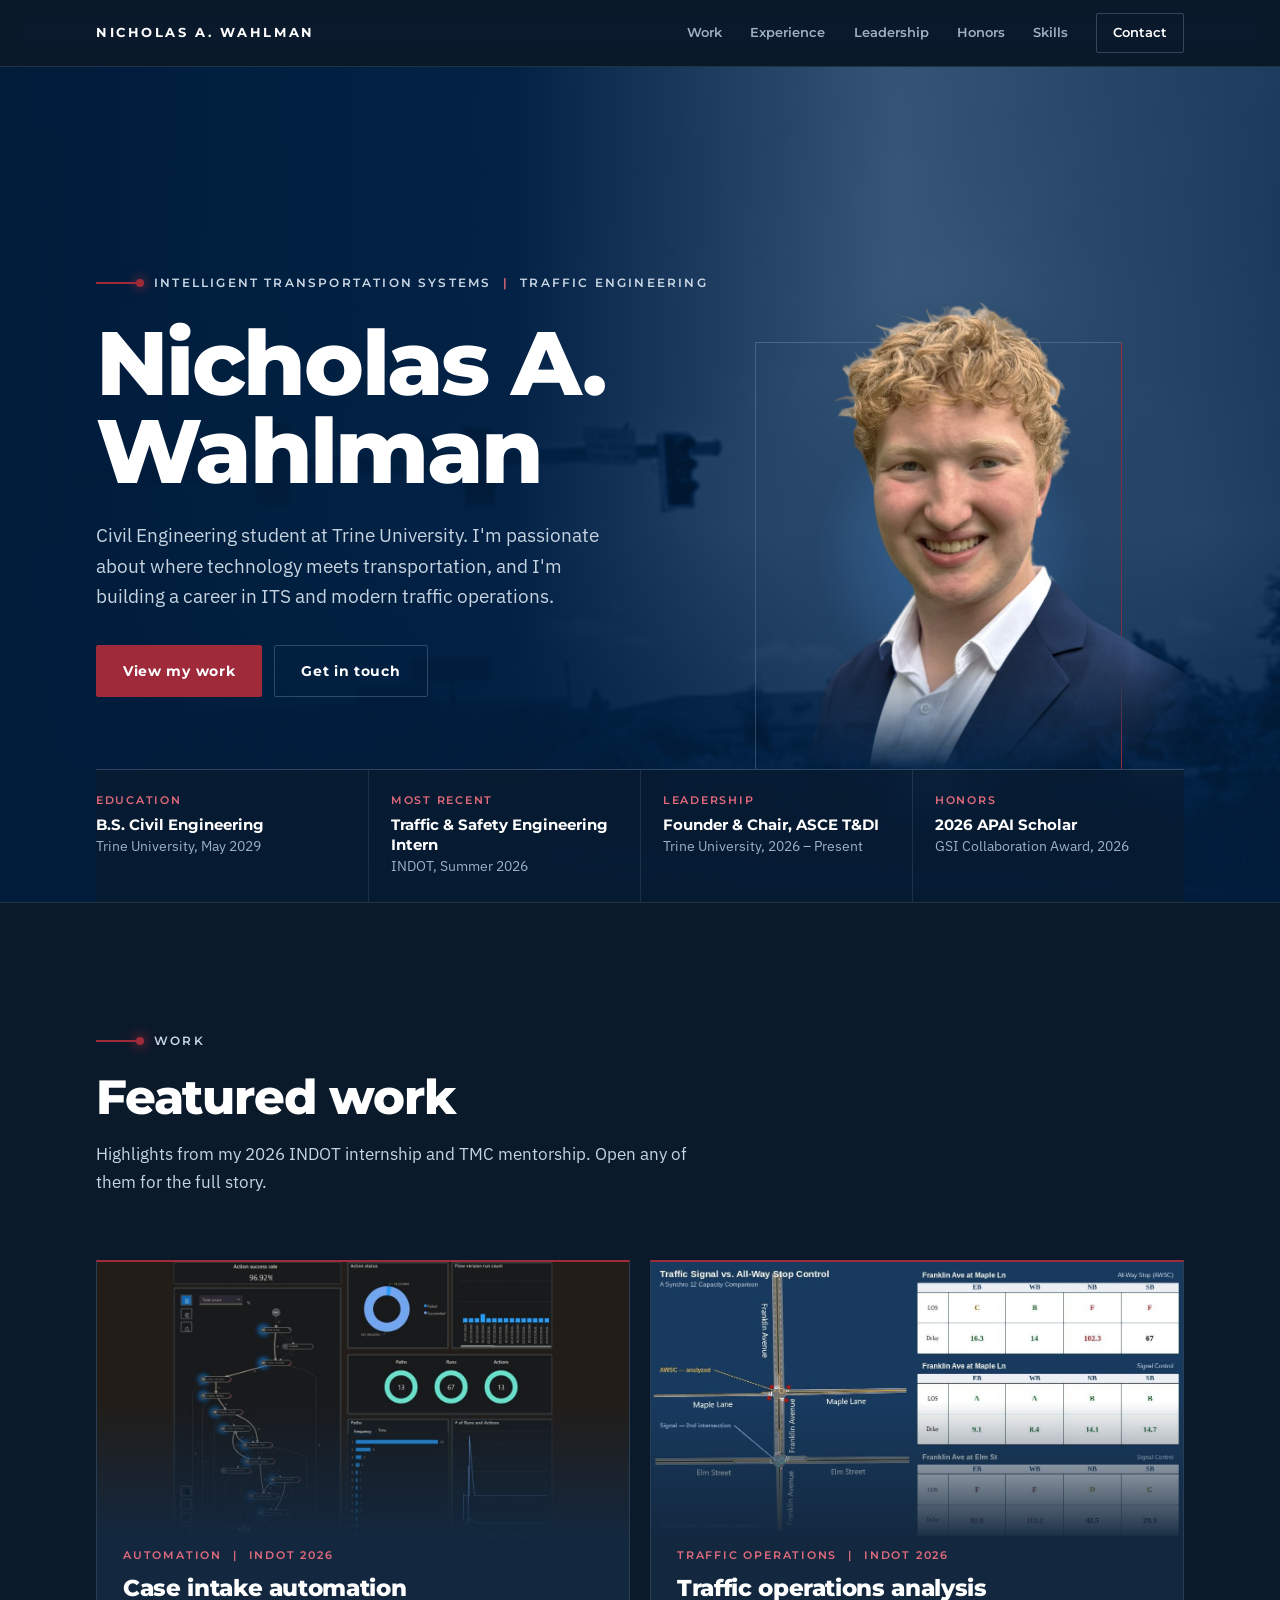
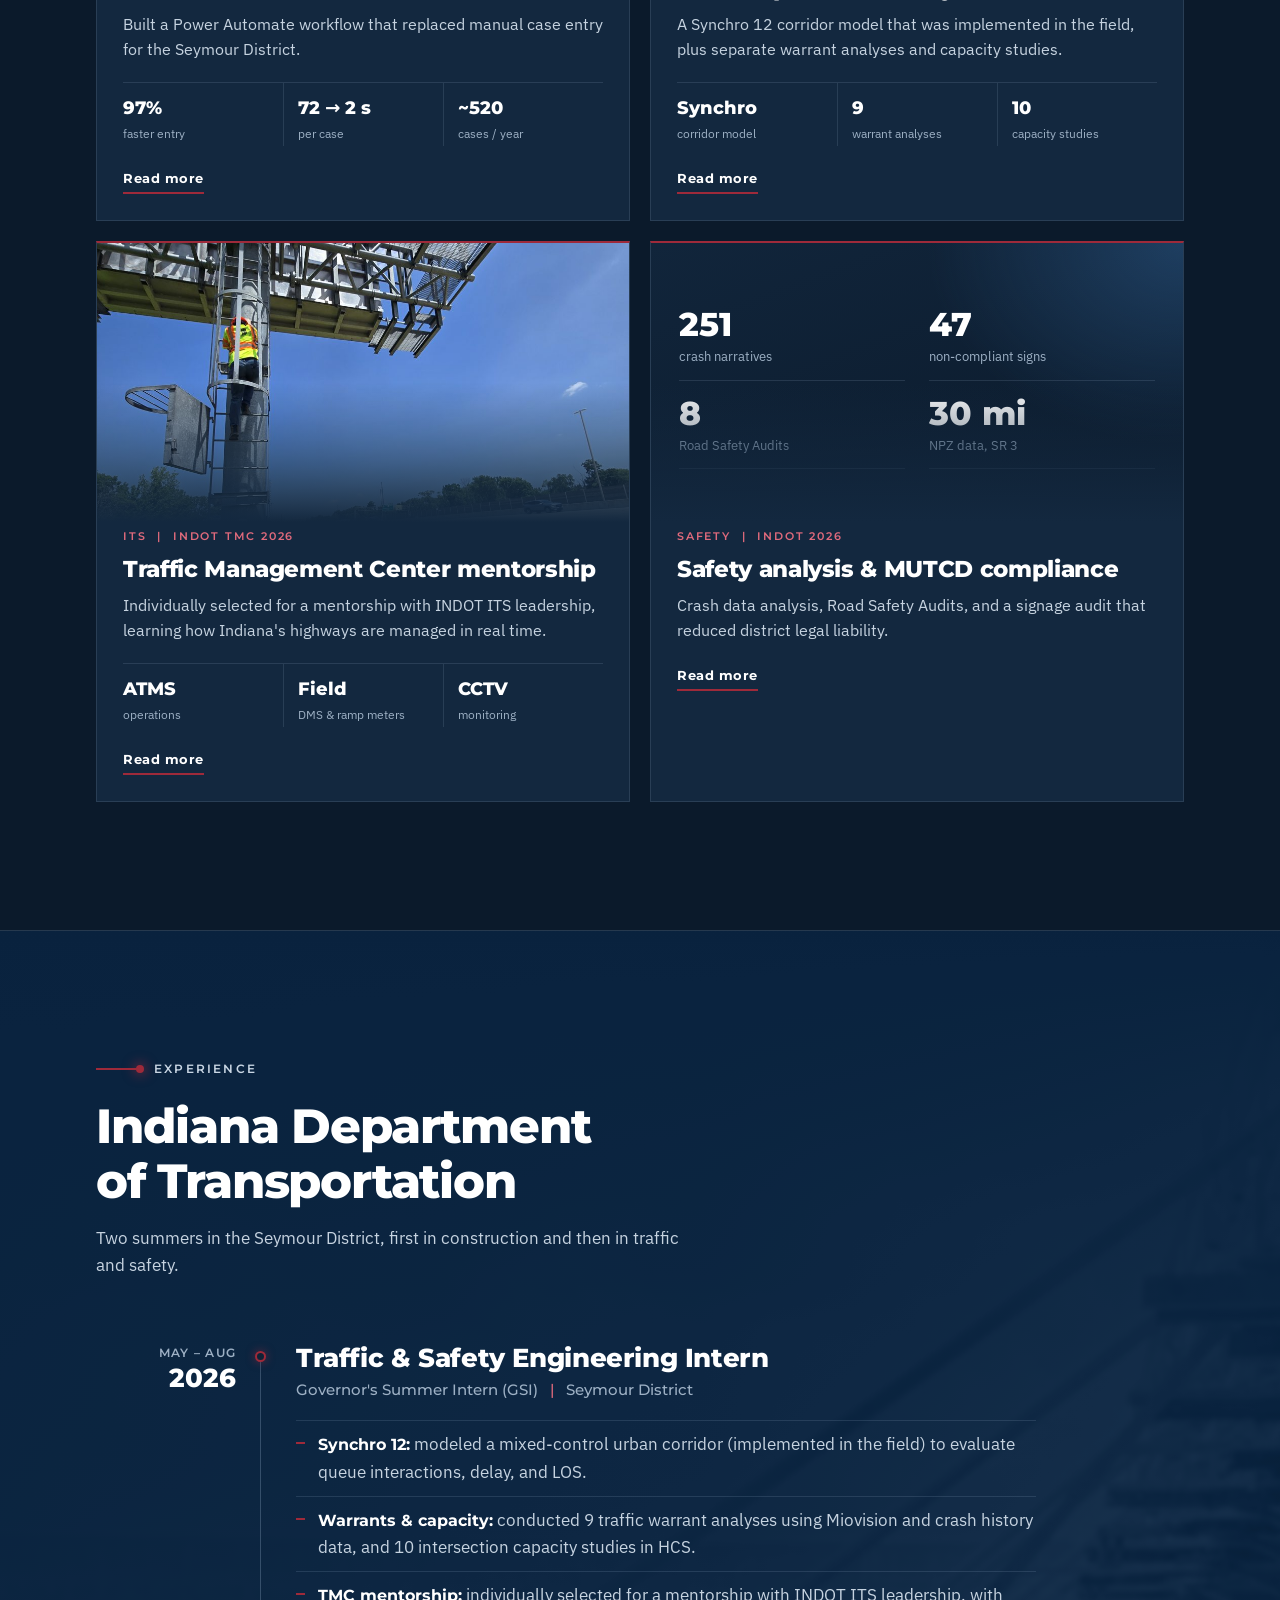
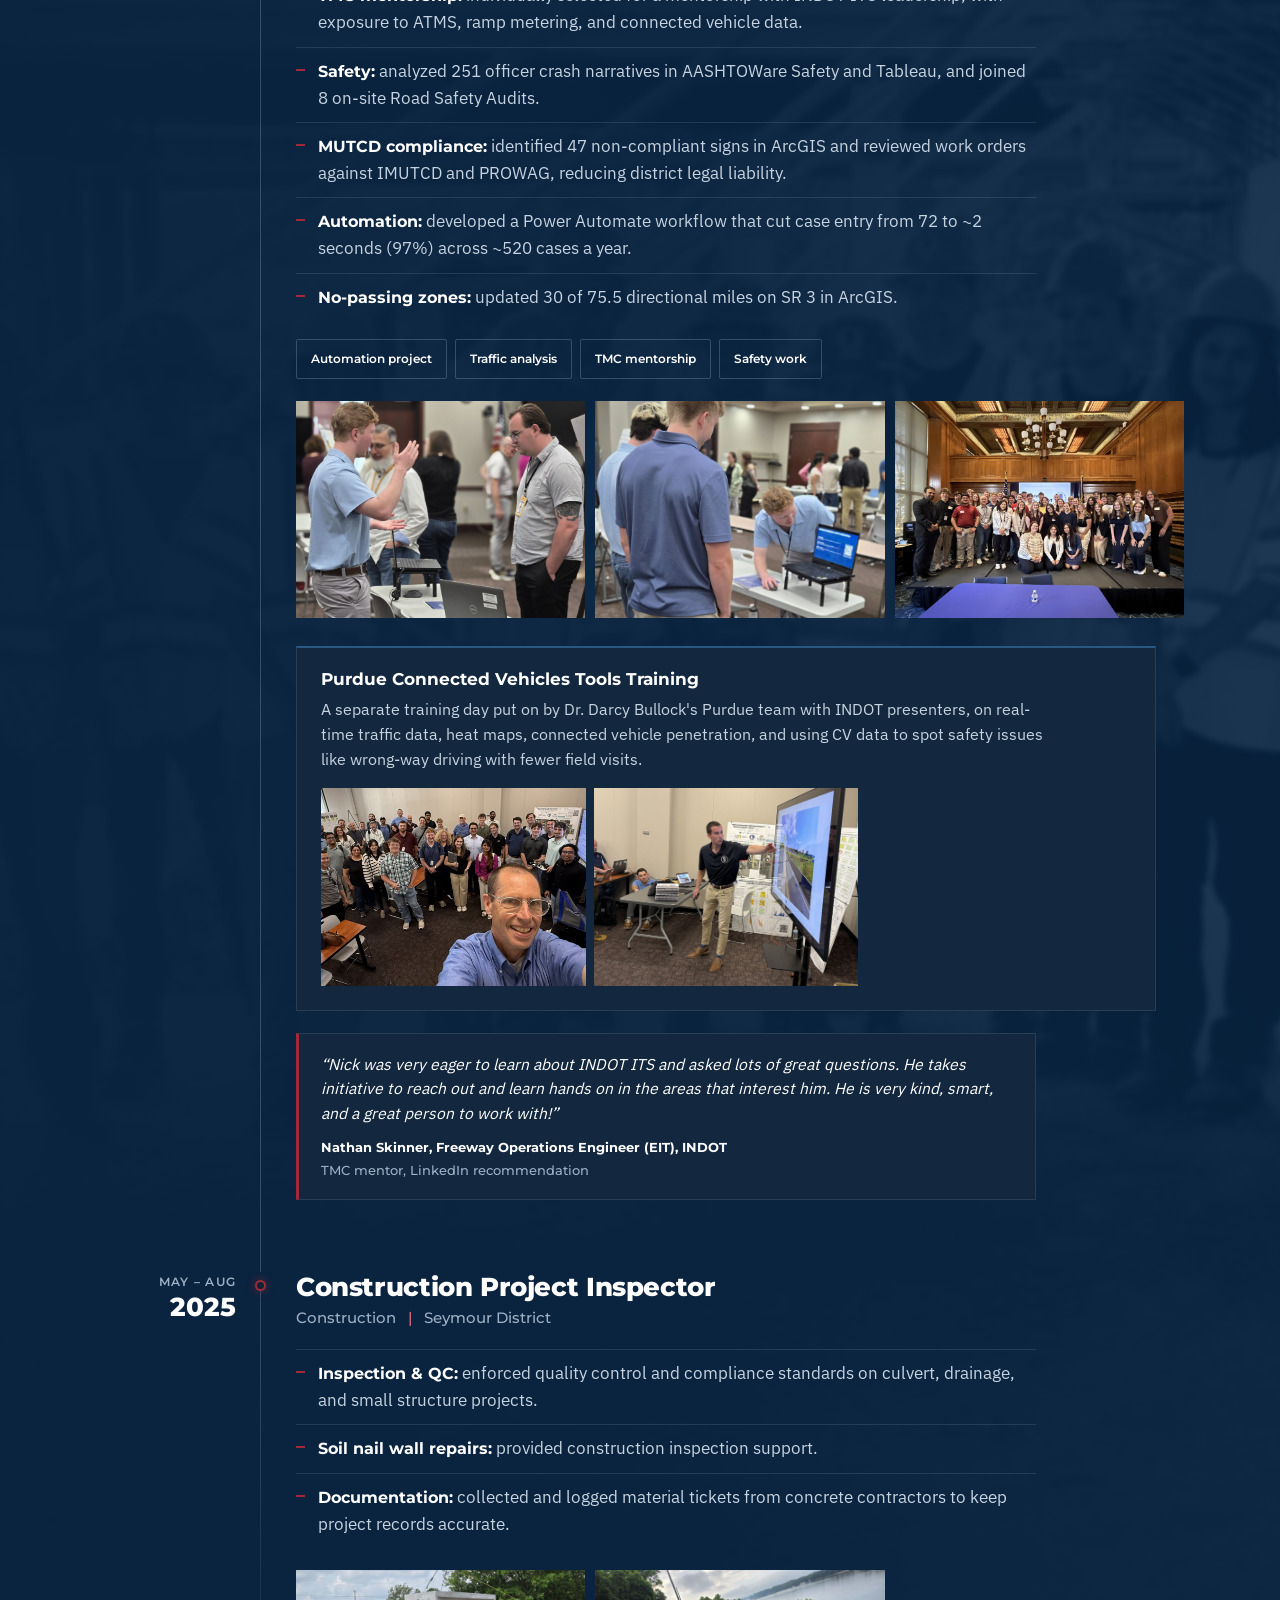
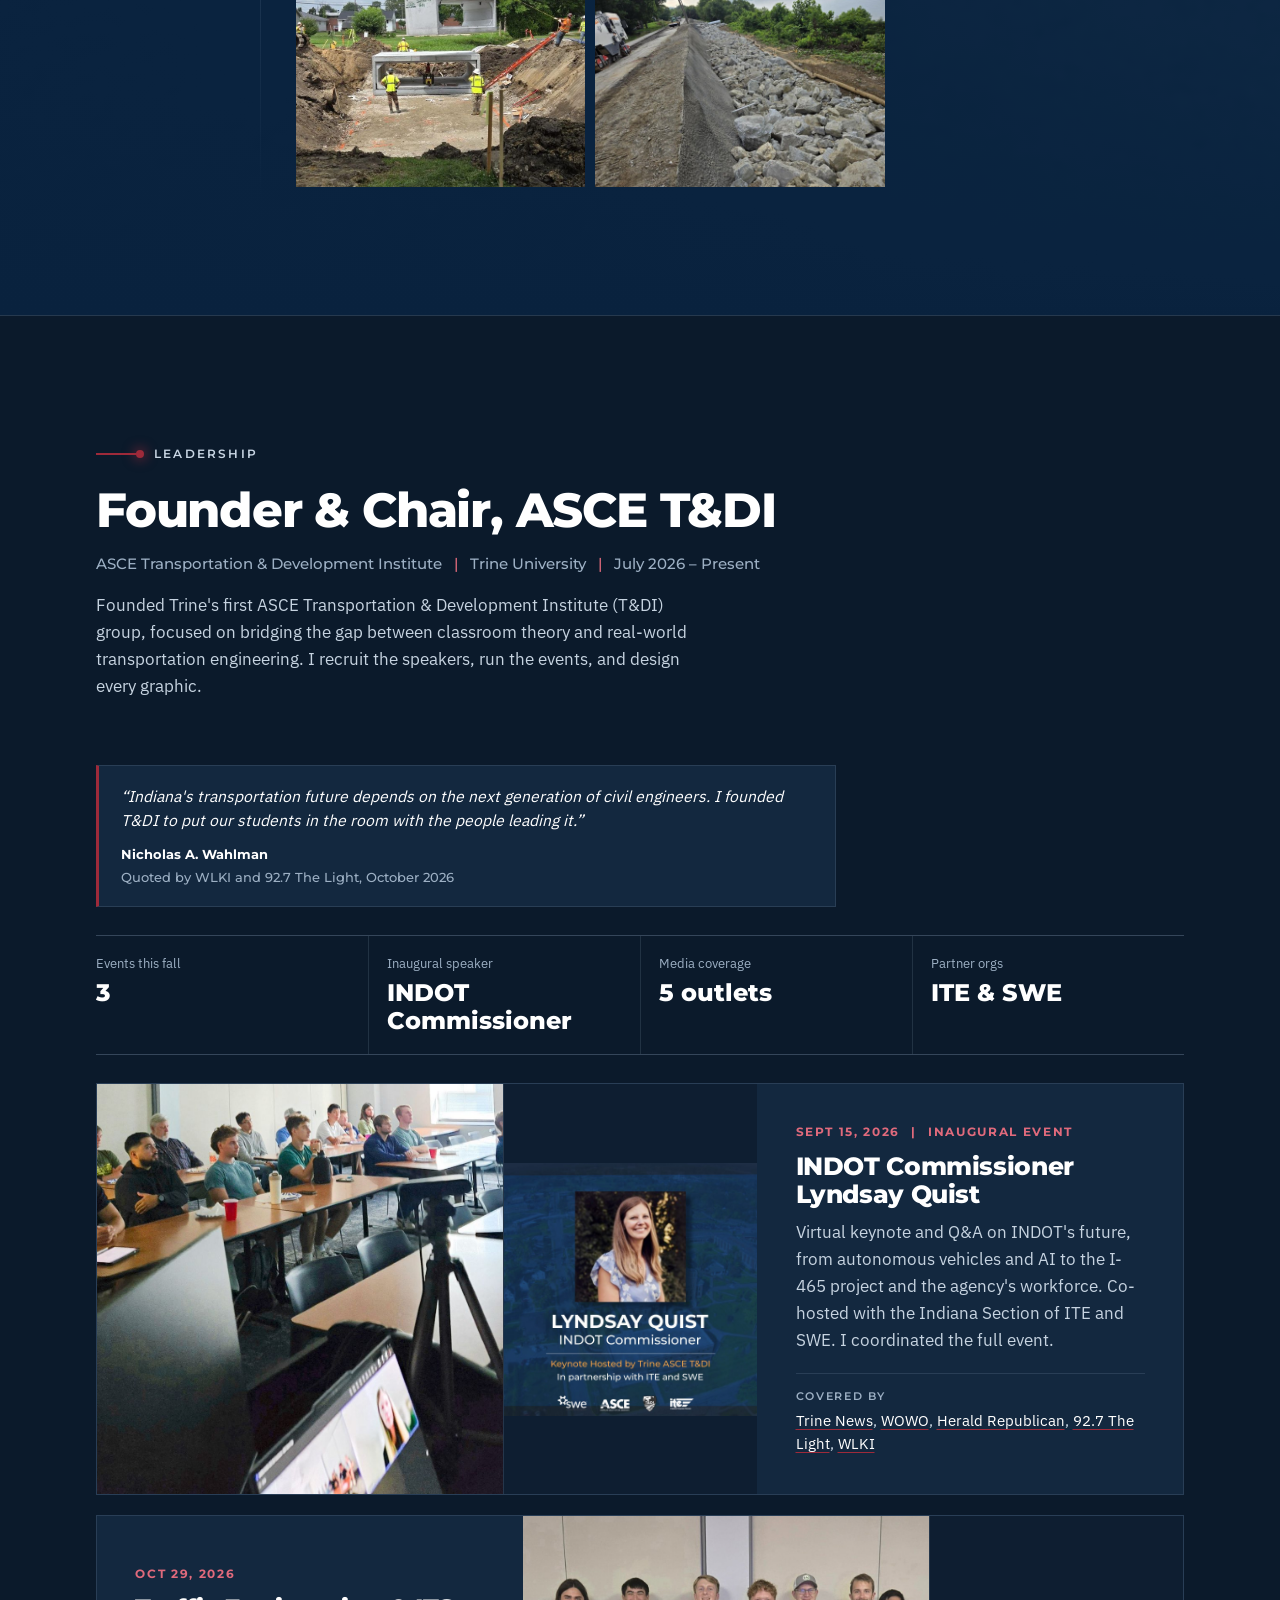
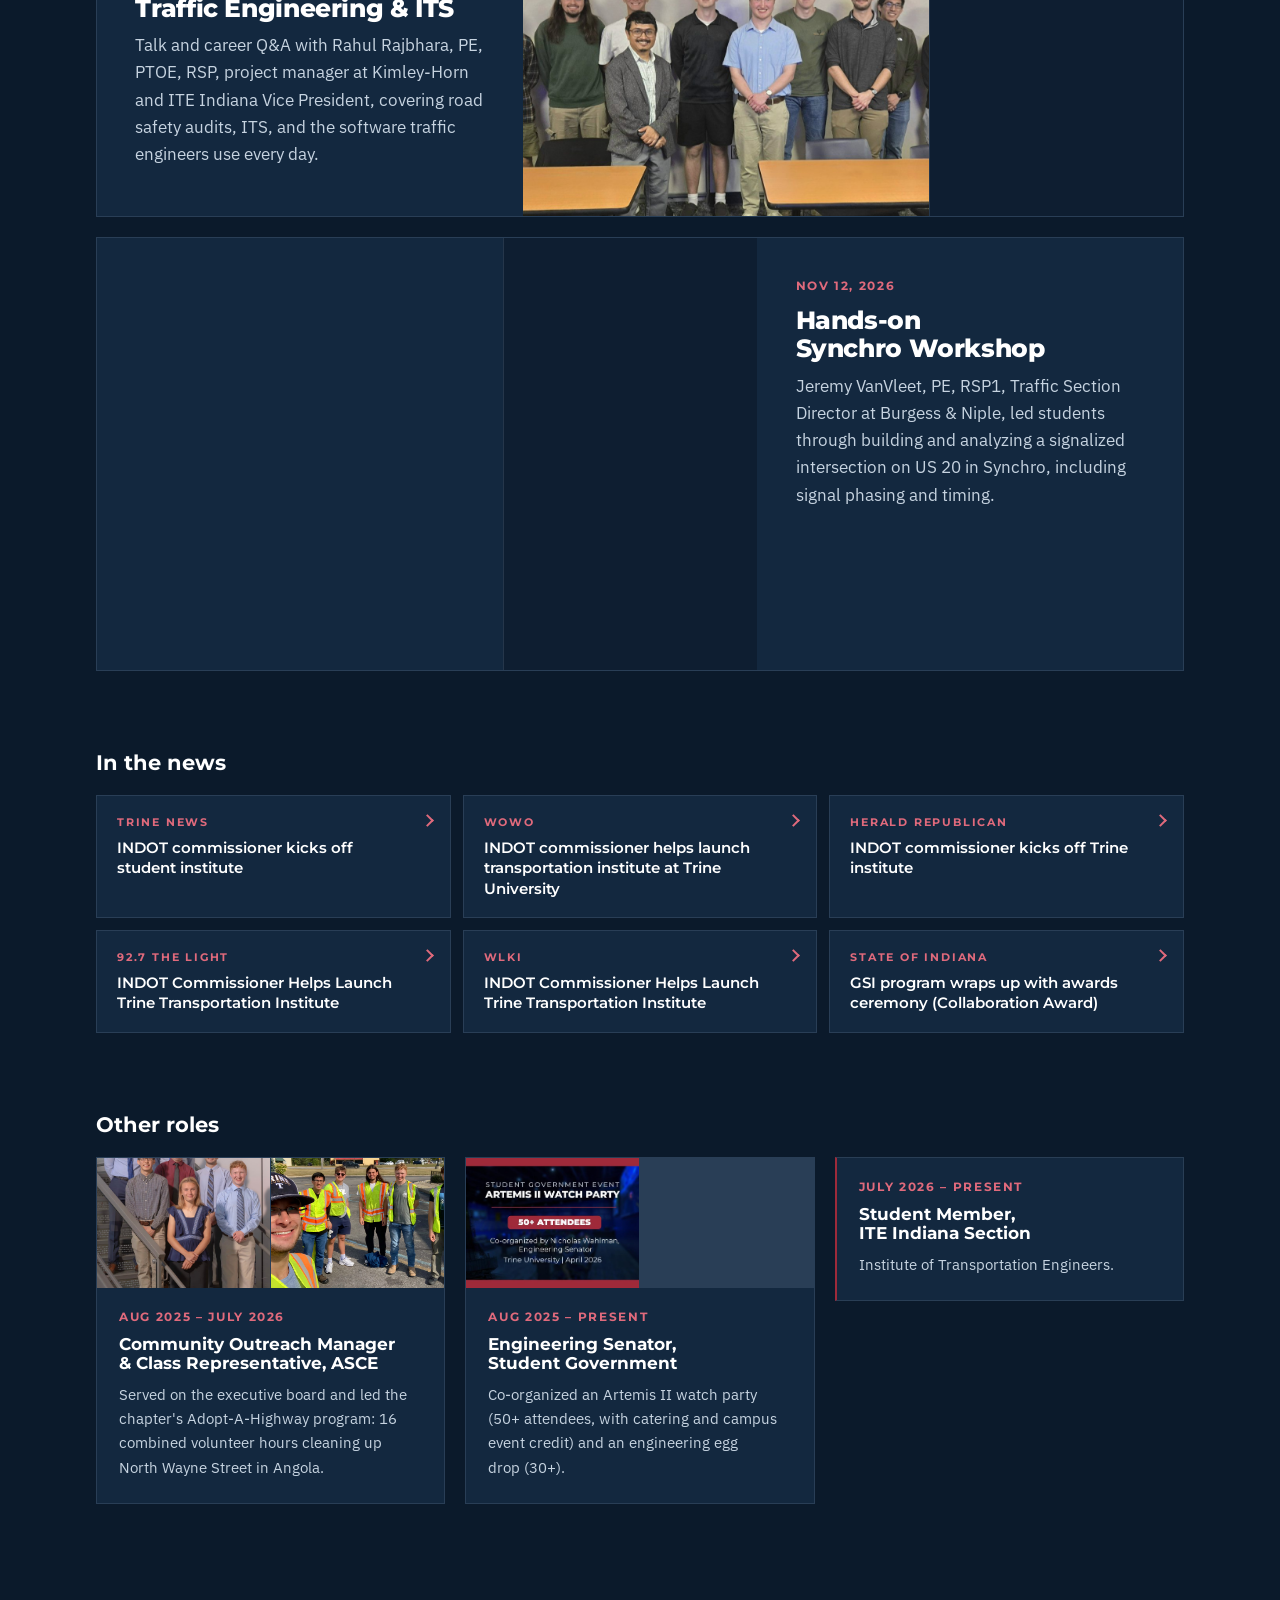
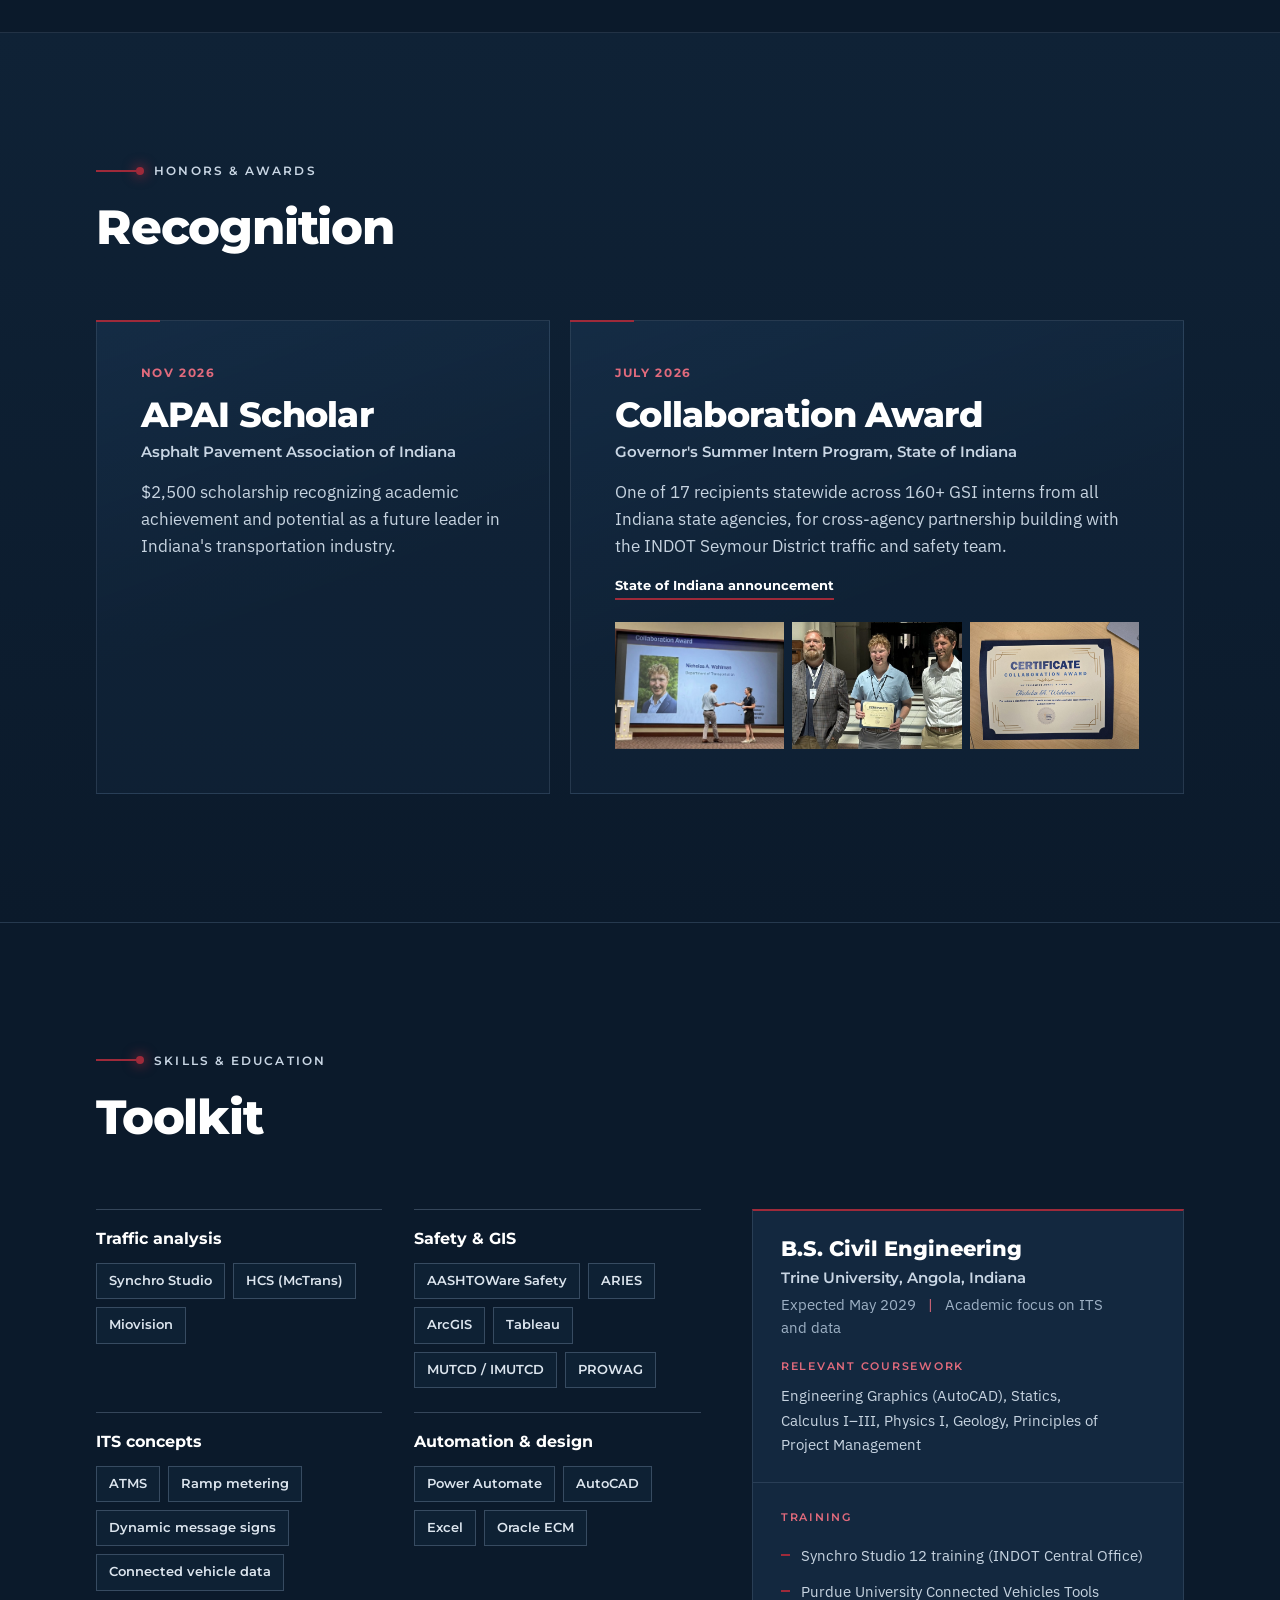
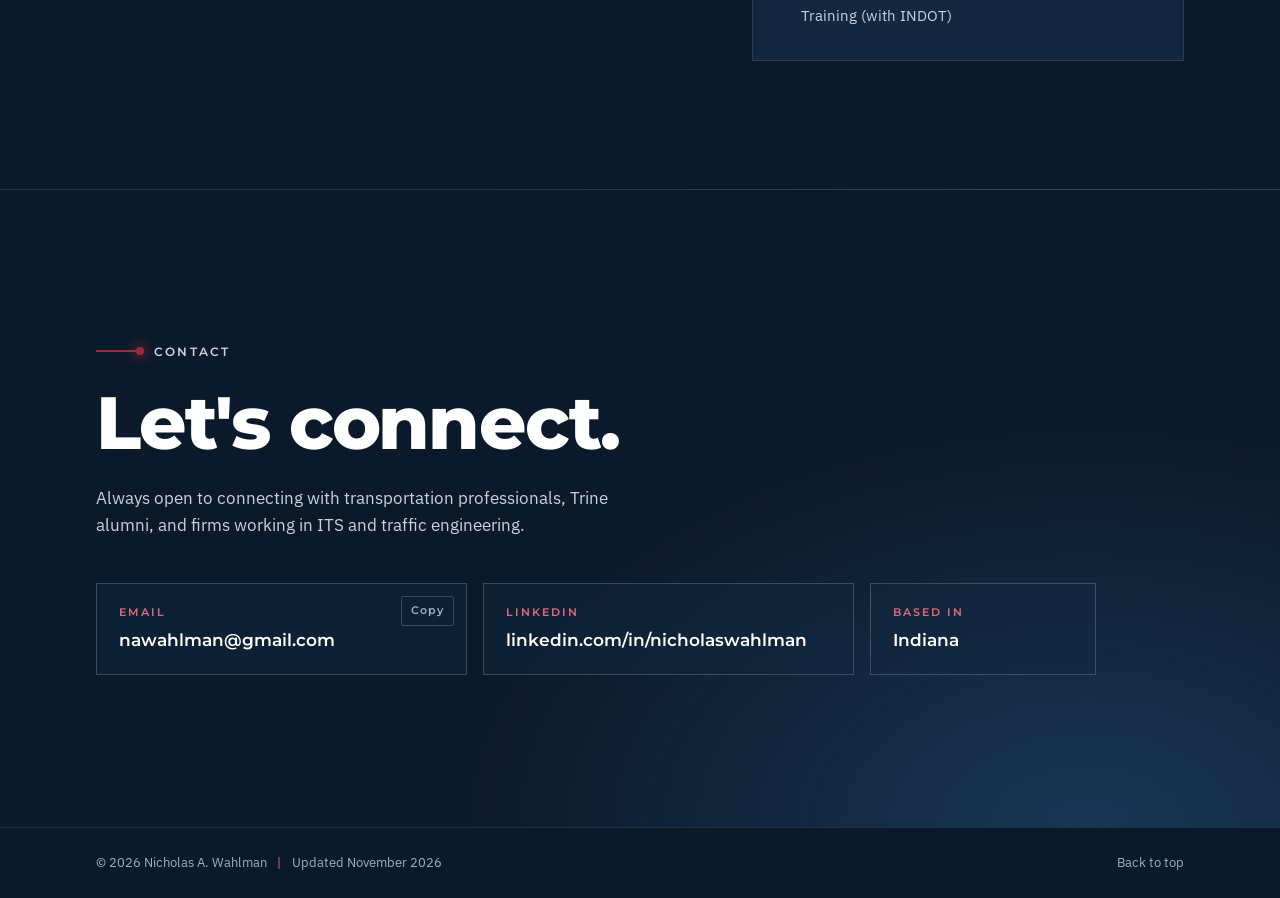
==== index.html @ faae8415 "Launch portfolio site" ====
<!DOCTYPE html>
<html lang="en">
<head>
<meta charset="utf-8">
<meta name="viewport" content="width=device-width, initial-scale=1">
<title>Nicholas A. Wahlman | ITS &amp; Traffic Engineering</title>
<meta name="description" content="Nicholas A. Wahlman: Civil Engineering student at Trine University focused on intelligent transportation systems and traffic engineering. Founder &amp; Chair of Trine ASCE T&amp;DI, former INDOT Traffic &amp; Safety GSI, 2026 APAI Scholar.">
<meta name="author" content="Nicholas A. Wahlman">
<link rel="canonical" href="https://nicholaswahlman.github.io/">
<meta property="og:type" content="profile">
<meta property="og:url" content="https://nicholaswahlman.github.io/">
<meta property="og:title" content="Nicholas A. Wahlman | ITS &amp; Traffic Engineering">
<meta property="og:description" content="Founder &amp; Chair, Trine ASCE T&amp;DI | Former INDOT Traffic &amp; Safety GSI | 2026 APAI Scholar">
<meta property="og:image" content="https://nicholaswahlman.github.io/img/og-image.jpg">
<meta property="og:image:width" content="1200">
<meta property="og:image:height" content="627">
<meta property="og:image:alt" content="Nicholas A. Wahlman, Intelligent Transportation Systems and Traffic Engineering">
<meta name="twitter:card" content="summary_large_image">
<meta name="theme-color" content="#0B1A2B">
<link rel="icon" href="favicon.svg" type="image/svg+xml">
<link rel="icon" href="favicon-32.png" sizes="32x32" type="image/png">
<link rel="apple-touch-icon" href="apple-touch-icon.png">
<link rel="preload" href="fonts/montserrat-latin-800-normal.woff2" as="font" type="font/woff2" crossorigin>
<link rel="preload" href="img/headshot-cutout.webp" as="image" fetchpriority="high">
<link rel="stylesheet" href="styles.css?v=9">
<script type="application/ld+json">
{
  "@context": "https://schema.org",
  "@type": "Person",
  "name": "Nicholas A. Wahlman",
  "jobTitle": "Civil Engineering Student",
  "alumniOf": { "@type": "CollegeOrUniversity", "name": "Trine University" },
  "knowsAbout": ["Intelligent Transportation Systems", "Traffic Engineering", "Traffic Signal Operations", "Transportation Safety"],
  "sameAs": ["https://www.linkedin.com/in/nicholaswahlman"]
}
</script>
</head>
<body>
<a class="skip" href="#main">Skip to content</a>

<header class="site-header">
  <div class="wrap header-inner">
    <a class="wordmark" href="#top" data-top>Nicholas A. Wahlman</a>
    <nav class="nav" id="site-nav" aria-label="Sections">
      <a href="#work">Work</a>
      <a href="#experience">Experience</a>
      <a href="#leadership">Leadership</a>
      <a href="#honors">Honors</a>
      <a href="#skills">Skills</a>
      <a href="#contact" class="nav-cta">Contact</a>
    </nav>
    <button class="menu-btn" type="button" aria-expanded="false" aria-controls="site-nav" aria-label="Open menu"><span></span><span></span></button>
  </div>
  <div class="progress" aria-hidden="true"><span></span></div>
</header>

<main id="main">
<span id="top" aria-hidden="true"></span>

<!-- ================= HERO ================= -->
<section class="hero" aria-label="Introduction">
  <div class="hero-bg" aria-hidden="true"></div>
  <div class="wrap hero-grid">
    <div class="hero-copy">
      <p class="kicker"><span class="rule" aria-hidden="true"></span><span>Intelligent Transportation Systems <span class="bar">|</span> Traffic Engineering</span></p>
      <h1>Nicholas A.<br>Wahlman</h1>
      <p class="hero-lead">Civil Engineering student at Trine University. I'm passionate about where technology meets transportation, and I'm building a career in ITS and modern traffic operations.</p>
      <div class="hero-actions">
        <a class="btn btn-solid" href="#work">View my work</a>
        <a class="btn btn-line" href="#contact">Get in touch</a>
      </div>
    </div>
    <div class="hero-portrait">
      <div class="glow" aria-hidden="true"></div>
      <img src="img/headshot-cutout.webp" alt="Nicholas A. Wahlman" fetchpriority="high" width="1000" height="1000">
    </div>
  </div>
  <div class="wrap">
    <dl class="snapshot">
      <div><dt>Education</dt><dd>B.S. Civil Engineering<span>Trine University, May 2029</span></dd></div>
      <div><dt>Most recent</dt><dd>Traffic &amp; Safety Engineering Intern<span>INDOT, Summer 2026</span></dd></div>
      <div><dt>Leadership</dt><dd>Founder &amp; Chair, ASCE T&amp;DI<span>Trine University, 2026 – Present</span></dd></div>
      <div><dt>Honors</dt><dd>2026 APAI Scholar<span>GSI Collaboration Award, 2026</span></dd></div>
    </dl>
  </div>
</section>

<!-- ================= FEATURED WORK ================= -->
<section id="work" class="section" aria-labelledby="work-title">
  <div class="wrap">
    <header class="sec-head">
      <p class="kicker"><span class="rule" aria-hidden="true"></span><span>Work</span></p>
      <h2 id="work-title">Featured work</h2>
      <p class="sec-lead">Highlights from my 2026 INDOT internship and TMC mentorship. Open any of them for the full story.</p>
    </header>

    <div class="projects">
      <article class="project">
        <button class="project-hit" type="button" data-case="case-automation" aria-label="Open: Case intake automation"></button>
        <div class="project-media"><img src="img/power-automate.jpg" alt="" loading="lazy" decoding="async" width="1280" height="670"></div>
        <div class="project-body">
          <p class="tag">Automation <span class="sep">|</span> INDOT 2026</p>
          <h3>Case intake automation</h3>
          <p>Built a Power Automate workflow that replaced manual case entry for the Seymour District.</p>
          <ul class="metrics">
            <li><b>97%</b><span>faster entry</span></li>
            <li><b>72 → 2 s</b><span>per case</span></li>
            <li><b>~520</b><span>cases / year</span></li>
          </ul>
          <span class="read">Read more</span>
        </div>
      </article>

      <article class="project">
        <button class="project-hit" type="button" data-case="case-synchro" aria-label="Open: Traffic operations analysis"></button>
        <div class="project-media"><img src="img/synchro-comparison.jpg" alt="" loading="lazy" decoding="async" width="1200" height="627"></div>
        <div class="project-body">
          <p class="tag">Traffic operations <span class="sep">|</span> INDOT 2026</p>
          <h3>Traffic operations analysis</h3>
          <p>A Synchro 12 corridor model that was implemented in the field, plus separate warrant analyses and capacity studies.</p>
          <ul class="metrics">
            <li><b>Synchro</b><span>corridor model</span></li>
            <li><b>9</b><span>warrant analyses</span></li>
            <li><b>10</b><span>capacity studies</span></li>
          </ul>
          <span class="read">Read more</span>
        </div>
      </article>

      <article class="project">
        <button class="project-hit" type="button" data-case="case-tmc" aria-label="Open: Traffic Management Center mentorship"></button>
        <div class="project-media"><img src="img/dms-climb.jpg" alt="" loading="lazy" decoding="async" style="object-position:50% 35%" width="1050" height="1400"></div>
        <div class="project-body">
          <p class="tag">ITS <span class="sep">|</span> INDOT TMC 2026</p>
          <h3>Traffic Management Center mentorship</h3>
          <p>Individually selected for a mentorship with INDOT ITS leadership, learning how Indiana's highways are managed in real time.</p>
          <ul class="metrics">
            <li><b>ATMS</b><span>operations</span></li>
            <li><b>Field</b><span>DMS &amp; ramp meters</span></li>
            <li><b>CCTV</b><span>monitoring</span></li>
          </ul>
          <span class="read">Read more</span>
        </div>
      </article>

      <article class="project">
        <button class="project-hit" type="button" data-case="case-safety" aria-label="Open: Safety analysis and MUTCD compliance"></button>
        <div class="project-media stat-media" aria-hidden="true">
          <div class="stat-grid">
            <div><b>251</b><span>crash narratives</span></div>
            <div><b>47</b><span>non-compliant signs</span></div>
            <div><b>8</b><span>Road Safety Audits</span></div>
            <div><b>30 mi</b><span>NPZ data, SR 3</span></div>
          </div>
        </div>
        <div class="project-body">
          <p class="tag">Safety <span class="sep">|</span> INDOT 2026</p>
          <h3>Safety analysis &amp; MUTCD compliance</h3>
          <p>Crash data analysis, Road Safety Audits, and a signage audit that reduced district legal liability.</p>
          <span class="read">Read more</span>
        </div>
      </article>
    </div>
  </div>
</section>

<!-- ================= EXPERIENCE ================= -->
<section id="experience" class="section band" aria-labelledby="exp-title">
  <div class="band-bg bg-construction" aria-hidden="true"></div>
  <div class="wrap">
    <header class="sec-head">
      <p class="kicker"><span class="rule" aria-hidden="true"></span><span>Experience</span></p>
      <h2 id="exp-title">Indiana Department of Transportation</h2>
      <p class="sec-lead">Two summers in the Seymour District, first in construction and then in traffic and safety.</p>
    </header>

    <ol class="timeline">
      <li class="job">
        <div class="job-when"><span>May – Aug</span><b>2026</b></div>
        <div class="job-body">
          <h3>Traffic &amp; Safety Engineering Intern</h3>
          <p class="job-org">Governor's Summer Intern (GSI) <span class="sep">|</span> Seymour District</p>
          <ul class="bullets">
            <li><strong>Synchro 12:</strong> modeled a mixed-control urban corridor (implemented in the field) to evaluate queue interactions, delay, and LOS.</li>
            <li><strong>Warrants &amp; capacity:</strong> conducted 9 traffic warrant analyses using Miovision and crash history data, and 10 intersection capacity studies in HCS.</li>
            <li><strong>TMC mentorship:</strong> individually selected for a mentorship with INDOT ITS leadership, with exposure to ATMS, ramp metering, and connected vehicle data.</li>
            <li><strong>Safety:</strong> analyzed 251 officer crash narratives in AASHTOWare Safety and Tableau, and joined 8 on-site Road Safety Audits.</li>
            <li><strong>MUTCD compliance:</strong> identified 47 non-compliant signs in ArcGIS and reviewed work orders against IMUTCD and PROWAG, reducing district legal liability.</li>
            <li><strong>Automation:</strong> developed a Power Automate workflow that cut case entry from 72 to ~2 seconds (97%) across ~520 cases a year.</li>
            <li><strong>No-passing zones:</strong> updated 30 of 75.5 directional miles on SR 3 in ArcGIS.</li>
          </ul>
          <div class="job-links">
            <button type="button" data-case="case-automation">Automation project</button>
            <button type="button" data-case="case-synchro">Traffic analysis</button>
            <button type="button" data-case="case-tmc">TMC mentorship</button>
            <button type="button" data-case="case-safety">Safety work</button>
          </div>
          <div class="gallery g3">
            <img data-zoom src="img/gsi-poster-talk.jpg" alt="Presenting my summer work at the 2026 GSI poster session" loading="lazy" decoding="async" width="1600" height="1308">
            <img data-zoom src="img/gsi-poster-booth.jpg" alt="Walking visitors through my work at the 2026 GSI poster session" loading="lazy" decoding="async" width="1379" height="1400">
            <img data-zoom src="img/gsi-intern-day.jpg" alt="State of Indiana GSI all-intern day, 2026" loading="lazy" decoding="async" width="1800" height="1350">
          </div>
          <div class="sub-item">
            <h4>Purdue Connected Vehicles Tools Training</h4>
            <p>A separate training day put on by Dr. Darcy Bullock's Purdue team with INDOT presenters, on real-time traffic data, heat maps, connected vehicle penetration, and using CV data to spot safety issues like wrong-way driving with fewer field visits.</p>
            <div class="gallery g3 tight">
              <img data-zoom src="img/cv-training-group.jpg" alt="Group photo at the Purdue Connected Vehicles Tools Training with INDOT" loading="lazy" decoding="async" width="1800" height="773">
              <img data-zoom src="img/cv-training-talk.jpg" alt="An INDOT presenter at the Connected Vehicles Tools Training" loading="lazy" decoding="async" width="1800" height="879">
              <img data-zoom src="img/cv-training-room.jpg" alt="Attendees at the Connected Vehicles Tools Training" loading="lazy" decoding="async" width="1800" height="961">
            </div>
          </div>
          <blockquote class="quote quote-wide"><p>Nick was very eager to learn about INDOT ITS and asked lots of great questions. He takes initiative to reach out and learn hands on in the areas that interest him. He is very kind, smart, and a great person to work with!</p><footer>Nathan Skinner, Freeway Operations Engineer (EIT), INDOT <span>TMC mentor, LinkedIn recommendation</span></footer></blockquote>
        </div>
      </li>
      <li class="job">
        <div class="job-when"><span>May – Aug</span><b>2025</b></div>
        <div class="job-body">
          <h3>Construction Project Inspector</h3>
          <p class="job-org">Construction <span class="sep">|</span> Seymour District</p>
          <ul class="bullets">
            <li><strong>Inspection &amp; QC:</strong> enforced quality control and compliance standards on culvert, drainage, and small structure projects.</li>
            <li><strong>Soil nail wall repairs:</strong> provided construction inspection support.</li>
            <li><strong>Documentation:</strong> collected and logged material tickets from concrete contractors to keep project records accurate.</li>
          </ul>
          <div class="gallery g3">
            <img data-zoom src="img/box-culvert.jpg" alt="Precast box culvert being set during a culvert replacement" loading="lazy" decoding="async" width="750" height="1000">
            <img data-zoom src="img/soil-nail-wall.jpg" alt="Soil nail wall repair site along the river" loading="lazy" decoding="async" width="1200" height="900">
            <img data-zoom src="img/intern-site-visit.jpg" alt="INDOT interns on a bridge construction site visit" loading="lazy" decoding="async" width="1200" height="889">
          </div>
        </div>
      </li>
    </ol>
  </div>
</section>

<!-- ================= LEADERSHIP ================= -->
<section id="leadership" class="section" aria-labelledby="lead-title">
  <div class="wrap">
    <header class="sec-head">
      <p class="kicker"><span class="rule" aria-hidden="true"></span><span>Leadership</span></p>
      <h2 id="lead-title">Founder &amp; Chair, ASCE T&amp;DI</h2>
      <p class="sec-meta">ASCE Transportation &amp; Development Institute <span class="sep">|</span> Trine University <span class="sep">|</span> <span class="nw">July 2026 – Present</span></p>
      <p class="sec-lead">Founded Trine's first ASCE Transportation &amp; Development Institute (T&amp;DI) group, focused on bridging the gap between classroom theory and real-world transportation engineering. I recruit the speakers, run the events, and design every graphic.</p>
    </header>

    <blockquote class="quote quote-wide tdi-quote"><p>Indiana's transportation future depends on the next generation of civil engineers. I founded T&amp;DI to put our students in the room with the people leading it.</p><footer>Nicholas A. Wahlman <span>Quoted by WLKI and 92.7 The Light, October 2026</span></footer></blockquote>

    <dl class="tdi-stats">
      <div><dt>Events this fall</dt><dd>3</dd></div>
      <div><dt>Inaugural speaker</dt><dd>INDOT Commissioner</dd></div>
      <div><dt>Media coverage</dt><dd>5 outlets</dd></div>
      <div><dt>Partner orgs</dt><dd>ITE &amp; SWE</dd></div>
    </dl>

    <ol class="events">
      <li class="ev">
        <div class="ev-media">
          <img data-zoom class="ev-photo" src="img/quist-keynote-room.jpg" alt="Students from ASCE, ITE, and SWE watching Commissioner Quist's virtual keynote" loading="lazy" decoding="async" width="1400" height="975">
          <img data-zoom class="ev-graphic" src="img/quist-keynote-graphic.jpg" alt="Event graphic I designed for the Commissioner Quist keynote" loading="lazy" decoding="async" width="1080" height="1080">
        </div>
        <div class="ev-body">
          <p class="ev-date">Sept 15, 2026 <span class="sep">|</span> Inaugural event</p>
          <h3>INDOT Commissioner Lyndsay Quist</h3>
          <p>Virtual keynote and Q&amp;A on INDOT's future, from autonomous vehicles and AI to the I-465 project and the agency's workforce. Co-hosted with the Indiana Section of ITE and SWE. I coordinated the full event.</p>
          <p class="press"><span>Covered by</span><a href="https://www.trine.edu/news/2026/tdi.aspx" target="_blank" rel="noopener">Trine News</a>, <a href="https://wowo.com/indot-commissioner-helps-launch-transportation-institute-at-trine-university/" target="_blank" rel="noopener">WOWO</a>, <a href="https://www.kpcnews.com/heraldrepublican/article_b4b8d0f8-5b84-4414-874f-38b83996ad5f.html" target="_blank" rel="noopener">Herald Republican</a>, <a href="http://www.927thelight.com/view_article.php?id=5484" target="_blank" rel="noopener">92.7 The Light</a>, <a href="https://www.wlki.com/view_article.php?id=5484" target="_blank" rel="noopener">WLKI</a></p>
        </div>
      </li>
      <li class="ev">
        <div class="ev-media">
          <img data-zoom class="ev-photo" src="img/kimley-horn-group.jpg" alt="Trine students with Rahul Rajbhara of Kimley-Horn after his talk" loading="lazy" decoding="async" width="1440" height="766">
          <img data-zoom class="ev-graphic" src="img/kimley-horn-graphic.jpg" alt="Event graphic I designed for Traffic Engineering &amp; ITS" loading="lazy" decoding="async" width="1080" height="1080">
        </div>
        <div class="ev-body">
          <p class="ev-date">Oct 29, 2026</p>
          <h3>Traffic Engineering &amp; ITS</h3>
          <p>Talk and career Q&amp;A with Rahul Rajbhara, PE, PTOE, RSP, project manager at Kimley-Horn and ITE Indiana Vice President, covering road safety audits, ITS, and the software traffic engineers use every day.</p>
        </div>
      </li>
      <li class="ev">
        <div class="ev-media">
          <img data-zoom class="ev-photo" src="img/synchro-workshop-teaching.jpg" alt="Jeremy VanVleet of Burgess &amp; Niple teaching traffic signal phasing in Trine's computer lab" loading="lazy" decoding="async" width="1237" height="920">
          <img data-zoom class="ev-graphic" src="img/synchro-workshop-graphic.jpg" alt="Event graphic I designed for the Synchro workshop" loading="lazy" decoding="async" width="1080" height="1080">
        </div>
        <div class="ev-body">
          <p class="ev-date">Nov 12, 2026</p>
          <h3>Hands-on Synchro Workshop</h3>
          <p>Jeremy VanVleet, PE, RSP1, Traffic Section Director at Burgess &amp; Niple, led students through building and analyzing a signalized intersection on US 20 in Synchro, including signal phasing and timing.</p>
          <div class="ev-more">
            <img data-zoom src="img/synchro-signal-heads.jpg" alt="Jeremy VanVleet explaining traffic signal head arrangements" loading="lazy" decoding="async" width="1340" height="726">
            <img data-zoom src="img/synchro-workshop-group.jpg" alt="Workshop attendees with Jeremy VanVleet" loading="lazy" decoding="async" width="1400" height="714">
          </div>
        </div>
      </li>
    </ol>

    <div class="news">
      <h3 class="sub-head">In the news</h3>
      <ul class="news-list">
        <li><a href="https://www.trine.edu/news/2026/tdi.aspx" target="_blank" rel="noopener"><span class="src">Trine News</span><span class="hl">INDOT commissioner kicks off student institute</span></a></li>
        <li><a href="https://wowo.com/indot-commissioner-helps-launch-transportation-institute-at-trine-university/" target="_blank" rel="noopener"><span class="src">WOWO</span><span class="hl">INDOT commissioner helps launch transportation institute at Trine University</span></a></li>
        <li><a href="https://www.kpcnews.com/heraldrepublican/article_b4b8d0f8-5b84-4414-874f-38b83996ad5f.html" target="_blank" rel="noopener"><span class="src">Herald Republican</span><span class="hl">INDOT commissioner kicks off Trine institute</span></a></li>
        <li><a href="http://www.927thelight.com/view_article.php?id=5484" target="_blank" rel="noopener"><span class="src">92.7 The Light</span><span class="hl">INDOT Commissioner Helps Launch Trine Transportation Institute</span></a></li>
        <li><a href="https://www.wlki.com/view_article.php?id=5484" target="_blank" rel="noopener"><span class="src">WLKI</span><span class="hl">INDOT Commissioner Helps Launch Trine Transportation Institute</span></a></li>
        <li><a href="https://www.in.gov/spd/employee-resources/the-torch/employee-central-home/gsi-program-wraps-up-with-awards-ceremony" target="_blank" rel="noopener"><span class="src">State of Indiana</span><span class="hl">GSI program wraps up with awards ceremony (Collaboration Award)</span></a></li>
      </ul>
    </div>

    <h3 class="sub-head">Other roles</h3>
    <div class="roles">
      <article class="role">
        <div class="role-media">
          <img data-zoom src="img/asce-eboard.jpg" alt="Trine ASCE executive board, 2025" loading="lazy" decoding="async" width="969" height="1400">
          <img data-zoom src="img/adopt-a-highway.jpg" alt="Trine ASCE members at an Adopt-A-Highway cleanup" loading="lazy" decoding="async" width="1600" height="957">
        </div>
        <div class="role-body">
          <p class="ev-date">Aug 2025 – July 2026</p>
          <h4>Community Outreach Manager &amp; Class Representative, ASCE</h4>
          <p>Served on the executive board and led the chapter's Adopt-A-Highway program: 16 combined volunteer hours cleaning up North Wayne Street in Angola.</p>
        </div>
      </article>
      <article class="role">
        <div class="role-media">
          <img data-zoom src="img/artemis-watch-party.jpg" alt="Artemis II watch party graphic, 50+ attendees" loading="lazy" decoding="async" width="1200" height="626">
          <img data-zoom src="img/egg-drop.jpg" alt="Students building entries at the engineering egg drop" loading="lazy" decoding="async" width="1600" height="900">
        </div>
        <div class="role-body">
          <p class="ev-date">Aug 2025 – Present</p>
          <h4>Engineering Senator, Student Government</h4>
          <p>Co-organized an Artemis II watch party (50+ attendees, with catering and campus event credit) and an engineering egg drop (30+).</p>
        </div>
      </article>
      <article class="role role-text">
        <div class="role-body">
          <p class="ev-date">July 2026 – Present</p>
          <h4>Student Member, ITE Indiana Section</h4>
          <p>Institute of Transportation Engineers.</p>
        </div>
      </article>
    </div>
  </div>
</section>

<!-- ================= HONORS ================= -->
<section id="honors" class="section band band-plain" aria-labelledby="honors-title">
  <div class="wrap">
    <header class="sec-head">
      <p class="kicker"><span class="rule" aria-hidden="true"></span><span>Honors &amp; Awards</span></p>
      <h2 id="honors-title">Recognition</h2>
    </header>
    <div class="honors">
      <article class="award">
        <p class="award-year">Nov 2026</p>
        <h3>APAI Scholar</h3>
        <p class="award-org">Asphalt Pavement Association of Indiana</p>
        <p>$2,500 scholarship recognizing academic achievement and potential as a future leader in Indiana's transportation industry.</p>
      </article>
      <article class="award">
        <p class="award-year">July 2026</p>
        <h3>Collaboration Award</h3>
        <p class="award-org">Governor's Summer Intern Program, State of Indiana</p>
        <p>One of 17 recipients statewide across 160+ GSI interns from all Indiana state agencies, for cross-agency partnership building with the INDOT Seymour District traffic and safety team.</p>
        <a class="ext" href="https://www.in.gov/spd/employee-resources/the-torch/employee-central-home/gsi-program-wraps-up-with-awards-ceremony" target="_blank" rel="noopener">State of Indiana announcement</a>
        <div class="gallery g3 tight">
          <img data-zoom src="img/collab-award-ceremony.jpg" alt="Accepting the Collaboration Award at the GSI ceremony" loading="lazy" decoding="async" width="1439" height="637">
          <img data-zoom src="img/collab-award-team.jpg" alt="With my INDOT Seymour District supervisors after the award" loading="lazy" decoding="async" width="1600" height="926">
          <img data-zoom src="img/collab-award-certificate.jpg" alt="Collaboration Award certificate" loading="lazy" decoding="async" width="1400" height="987">
        </div>
      </article>
    </div>
  </div>
</section>

<!-- ================= SKILLS + EDUCATION ================= -->
<section id="skills" class="section" aria-labelledby="skills-title">
  <div class="wrap">
    <header class="sec-head">
      <p class="kicker"><span class="rule" aria-hidden="true"></span><span>Skills &amp; Education</span></p>
      <h2 id="skills-title">Toolkit</h2>
    </header>
    <div class="skills-grid">
      <div class="skill-groups">
        <div class="sg"><h3>Traffic analysis</h3><ul class="chips"><li>Synchro Studio</li><li>HCS (McTrans)</li><li>Miovision</li></ul></div>
        <div class="sg"><h3>Safety &amp; GIS</h3><ul class="chips"><li>AASHTOWare Safety</li><li>ARIES</li><li>ArcGIS</li><li>Tableau</li><li>MUTCD / IMUTCD</li><li>PROWAG</li></ul></div>
        <div class="sg"><h3>ITS concepts</h3><ul class="chips"><li>ATMS</li><li>Ramp metering</li><li>Dynamic message signs</li><li>Connected vehicle data</li></ul></div>
        <div class="sg"><h3>Automation &amp; design</h3><ul class="chips"><li>Power Automate</li><li>AutoCAD</li><li>Excel</li><li>Oracle ECM</li></ul></div>
      </div>
      <aside class="edu">
        <div class="edu-block">
          <h3>B.S. Civil Engineering</h3>
          <p class="edu-org">Trine University, Angola, Indiana</p>
          <p class="edu-date">Expected May 2029 <span class="sep">|</span> Academic focus on ITS and data</p>
          <p class="edu-label">Relevant coursework</p>
          <p class="edu-list">Engineering Graphics (AutoCAD), Statics, Calculus I–III, Physics I, Geology, Principles of Project Management</p>
        </div>
        <div class="edu-block">
          <p class="edu-label">Training</p>
          <ul class="edu-train">
            <li>Synchro Studio 12 training (INDOT Central Office)</li>
            <li>Purdue University Connected Vehicles Tools Training (with INDOT)</li>
          </ul>
        </div>
      </aside>
    </div>
  </div>
</section>

<!-- ================= CONTACT ================= -->
<section id="contact" class="contact" aria-labelledby="contact-title">
  <div class="wrap">
    <p class="kicker"><span class="rule" aria-hidden="true"></span><span>Contact</span></p>
    <h2 id="contact-title">Let's connect.</h2>
    <p class="contact-lead">Always open to connecting with transportation professionals, Trine alumni, and firms working in ITS and traffic engineering.</p>
    <div class="contact-links">
      <div class="cl">
        <span class="cl-label">Email</span>
        <a href="mailto:nawahlman@gmail.com">nawahlman@gmail.com</a>
        <button type="button" class="copy" data-copy="nawahlman@gmail.com">Copy</button>
      </div>
      <div class="cl">
        <span class="cl-label">LinkedIn</span>
        <a href="https://www.linkedin.com/in/nicholaswahlman" target="_blank" rel="noopener">linkedin.com/in/nicholaswahlman</a>
      </div>
      <div class="cl">
        <span class="cl-label">Based in</span>
        <span class="cl-text">Indiana</span>
      </div>
    </div>
  </div>
</section>
</main>

<footer class="site-footer">
  <div class="wrap">
    <span>© 2026 Nicholas A. Wahlman <span class="sep">|</span> Updated November 2026</span>
    <a href="#top" data-top>Back to top</a>
  </div>
</footer>

<!-- ================= CASE STUDIES (open in a panel) ================= -->
<dialog class="case" id="case-automation" aria-labelledby="ca-title">
  <div class="case-inner">
    <button class="case-close" type="button" aria-label="Close">&times;</button>
    <p class="kicker"><span class="rule" aria-hidden="true"></span><span>Project <span class="bar">|</span> Automation</span></p>
    <h2 id="ca-title" tabindex="-1">Case intake automation</h2>
    <p class="case-meta">INDOT Seymour District <span class="sep">|</span> Traffic &amp; Safety GSI <span class="sep">|</span> Summer 2026</p>
    <figure class="case-hero"><img data-zoom src="img/power-automate.jpg" alt="Power Automate run analytics for my case intake workflow: 67 runs, 96.9% action success rate" loading="lazy" decoding="async" width="1280" height="670"><figcaption>Run analytics from the live workflow: 67 runs, 96.9% action success rate.</figcaption></figure>
    <div class="case-grid">
      <div class="case-text">
        <h3>The problem</h3>
        <p>Every incoming case had to be typed into the district's records by hand, field by field. At about 72 seconds a case and roughly 520 cases a year, that was a lot of repetitive work.</p>
        <h3>What I did</h3>
        <ul class="bullets">
          <li>Built a Microsoft Power Automate workflow that takes each incoming case, pulls out the key fields (requester, county, road, city, location, and dates), and adds it to the district's tracking table automatically.</li>
        </ul>
        <h3>The result</h3>
        <p>Entry time dropped from 72 seconds to about 2 seconds per case, a 97% reduction. The workflow has been live since July 24, 2026, and keeps running and gathering data as case volume grows. In the run analytics shown, it completed 67 runs with a 96.9% action success rate.</p>
      </div>
      <aside class="case-side">
        <dl>
          <div><dt>Before</dt><dd>72 sec / case</dd></div>
          <div><dt>After</dt><dd>~2 sec / case</dd></div>
          <div><dt>Reduction</dt><dd>97%</dd></div>
          <div><dt>Volume</dt><dd>~520 cases / yr</dd></div>
          <div><dt>Live since</dt><dd class="small">July 24, 2026</dd></div>
          <div><dt>Tools</dt><dd class="small">Microsoft Power Automate</dd></div>
        </dl>
      </aside>
    </div>
    <nav class="case-nav" aria-label="More projects"><button type="button" data-case="case-synchro">Next: Traffic operations analysis</button></nav>
  </div>
</dialog>

<dialog class="case" id="case-synchro" aria-labelledby="cs-title">
  <div class="case-inner">
    <button class="case-close" type="button" aria-label="Close">&times;</button>
    <p class="kicker"><span class="rule" aria-hidden="true"></span><span>Project <span class="bar">|</span> Traffic operations</span></p>
    <h2 id="cs-title" tabindex="-1">Traffic operations analysis</h2>
    <p class="case-meta">INDOT Seymour District <span class="sep">|</span> Traffic &amp; Safety GSI <span class="sep">|</span> Summer 2026</p>
    <figure class="case-hero"><img data-zoom src="img/synchro-comparison.jpg" alt="Example Synchro 12 model comparing signal and all-way stop control, LOS and delay by approach" loading="lazy" decoding="async" width="1200" height="627"><figcaption>Example model I built independently to show my approach. Street names, location, and volumes are changed for confidentiality, and it is not an actual project recommendation.</figcaption></figure>
    <div class="case-grid">
      <div class="case-text">
        <p class="case-intro">Three separate pieces of traffic operations work from my internship.</p>
        <h3>Corridor model in Synchro 12</h3>
        <p>An urban corridor in the district mixed signal and stop control, so delay and queues at one intersection affected the next. I modeled the corridor in Synchro 12 to evaluate queue interactions, delay, and level of service (LOS). The work was implemented in the field.</p>
        <h3>Traffic warrant analyses</h3>
        <p>Conducted 9 traffic warrant analyses using Miovision volume data and crash history.</p>
        <figure class="inline-fig"><img data-zoom src="img/miovision-unit.jpg" alt="A Miovision traffic data collection unit mounted at a study intersection" loading="lazy" decoding="async" width="1400" height="1050"><figcaption>A Miovision unit collecting traffic volumes at an intersection.</figcaption></figure>
        <h3>Intersection capacity studies</h3>
        <p>Completed 10 intersection capacity studies in HCS 2026 using Miovision data, including all-way stop conversions.</p>
        <h3>Training</h3>
        <p>Took the Synchro Studio 12 training put on by INDOT Central Office, covering model calibration, simulation evaluation, and innovative intersection modeling.</p>
        <h3>About the example above</h3>
        <p>Project data is confidential, so I built a separate example model on my own, coding the geometry, lane configurations, and signal timing myself. In it, all-way stop control left the critical approach at LOS F with 102 seconds of delay. Signal control cut that delay by 86% to 14 seconds (LOS B). It shows my analytical approach only.</p>
      </div>
      <aside class="case-side">
        <dl>
          <div><dt>Corridor model</dt><dd class="small">Implemented in the field</dd></div>
          <div><dt>Warrant analyses</dt><dd>9</dd></div>
          <div><dt>Capacity studies</dt><dd>10</dd></div>
          <div><dt>Example model</dt><dd class="small">86% less delay with signal control (LOS F to B)</dd></div>
          <div><dt>Tools</dt><dd class="small">Synchro 12, HCS 2026, Miovision</dd></div>
        </dl>
      </aside>
    </div>
    <nav class="case-nav" aria-label="More projects"><button type="button" data-case="case-tmc">Next: TMC mentorship</button></nav>
  </div>
</dialog>

<dialog class="case" id="case-tmc" aria-labelledby="ct-title">
  <div class="case-inner">
    <button class="case-close" type="button" aria-label="Close">&times;</button>
    <p class="kicker"><span class="rule" aria-hidden="true"></span><span>Mentorship <span class="bar">|</span> ITS</span></p>
    <h2 id="ct-title" tabindex="-1">Traffic Management Center mentorship</h2>
    <p class="case-meta">INDOT TMC <span class="sep">|</span> Alongside my GSI internship <span class="sep">|</span> Summer 2026</p>
    <div class="case-mosaic">
      <img data-zoom class="m1" src="img/dms-climb.jpg" alt="Climbing the ladder into a dynamic message sign over the interstate" loading="lazy" decoding="async" width="1050" height="1400">
      <img data-zoom class="m2" src="img/dms-inside.jpg" alt="Inside the walk-in housing of a dynamic message sign" loading="lazy" decoding="async" width="1050" height="1400">
      <img data-zoom class="m3" src="img/tmc-operators.jpg" alt="Operator workstations at INDOT's Traffic Management Center" loading="lazy" decoding="async" width="1600" height="955">
      <img data-zoom class="m4" src="img/ramp-meter.jpg" alt="A ramp meter in operation" loading="lazy" decoding="async" width="1600" height="1200">
    </div>
    <div class="case-grid">
      <div class="case-text">
        <h3>The opportunity</h3>
        <p>Separately from my internship, I was individually selected for a mentorship with senior ITS leadership at INDOT's Traffic Management Center (TMC) in Indianapolis, mentored by Hillary Lowther, Ed Cox, and Nathan Skinner.</p>
        <h3>What I learned</h3>
        <ul class="bullets">
          <li><strong>Real-time operations:</strong> saw how the TMC runs day to day, including ATMS platforms (Castle Rock CARS-X and Parsons iNET), CCTV monitoring, dynamic message signs, and ramp metering.</li>
          <li><strong>Field visits:</strong> climbed into a dynamic message sign, saw a ramp meter's vaults and wiring up close, and toured conduit and fiber optic networks.</li>
          <li><strong>Emerging tech:</strong> learned how Dynamic Shoulder Lanes work and about INDOT's plans for them on I-80/94 (80/94 FlexRoad).</li>
          <li><strong>CARS-Y:</strong> was given credentialed access to INDOT's construction and road closure platform and created a practice entry to learn how it works.</li>
        </ul>
        <h3>Why it matters</h3>
        <p>This mentorship is where I saw what ITS work looks like up close, and it's the direction I want to take my career: using data and roadside technology to keep traffic moving safely.</p>
      </div>
      <aside class="case-side">
        <dl>
          <div><dt>Format</dt><dd class="small">Mentorship alongside my GSI internship</dd></div>
          <div><dt>Exposure</dt><dd class="small">ATMS, CCTV, DMS, ramp metering</dd></div>
        </dl>
        <blockquote class="quote"><p>Nick was very eager to learn about INDOT ITS and asked lots of great questions. He takes initiative to reach out and learn hands on in the areas that interest him.</p><footer>Nathan Skinner, Freeway Operations Engineer (EIT), INDOT <span>Mentor, via LinkedIn</span></footer></blockquote>
        <figure class="side-photo"><img data-zoom src="img/tmc-mentorship.jpg" alt="With members of the INDOT TMC team" loading="lazy" decoding="async" width="1800" height="754"><figcaption>With the INDOT TMC team</figcaption></figure>
      </aside>
    </div>
    <nav class="case-nav" aria-label="More projects"><button type="button" data-case="case-safety">Next: Safety analysis &amp; MUTCD compliance</button></nav>
  </div>
</dialog>

<dialog class="case" id="case-safety" aria-labelledby="csa-title">
  <div class="case-inner">
    <button class="case-close" type="button" aria-label="Close">&times;</button>
    <p class="kicker"><span class="rule" aria-hidden="true"></span><span>Project <span class="bar">|</span> Safety</span></p>
    <h2 id="csa-title" tabindex="-1">Safety analysis &amp; MUTCD compliance</h2>
    <p class="case-meta">INDOT Seymour District <span class="sep">|</span> Traffic &amp; Safety GSI <span class="sep">|</span> Summer 2026</p>
    <div class="case-statband">
      <div><b>251</b><span>officer crash narratives analyzed</span></div>
      <div><b>8</b><span>on-site Road Safety Audits</span></div>
      <div><b>47</b><span>non-compliant signs identified</span></div>
      <div><b>30 mi</b><span>of SR 3 no-passing zone data updated (of 75.5)</span></div>
    </div>
    <div class="case-grid">
      <div class="case-text">
        <h3>The problem</h3>
        <p>Crash numbers alone don't explain why crashes happen, and signs that don't meet the MUTCD (the national standard for traffic signs and markings) create legal liability for the district. The district's no-passing zone data on SR 3 was also out of date.</p>
        <h3>What I did</h3>
        <ul class="bullets">
          <li><strong>Crash narratives:</strong> analyzed 251 officer crash narratives in AASHTOWare Safety and Tableau, alongside the ARIES crash database, to find crash patterns behind the numbers.</li>
          <li><strong>Road Safety Audits:</strong> participated in 8 on-site audits on high-priority corridors.</li>
          <li><strong>Signage audit:</strong> reviewed corridor signage in ArcGIS and identified 47 non-compliant signs, and performed quality reviews of local and consultant work orders against IMUTCD and PROWAG standards.</li>
          <li><strong>No-passing zones:</strong> updated 30 of 75.5 directional miles on SR 3 in ArcGIS Event Editor.</li>
        </ul>
        <h3>The result</h3>
        <p>A list of non-compliant signs for the district to correct, current no-passing zone data on SR 3, and crash patterns to back up audit findings.</p>
      </div>
      <aside class="case-side">
        <dl>
          <div><dt>Tools</dt><dd class="small">AASHTOWare Safety, ARIES, Tableau, ArcGIS, ArcGIS Event Editor</dd></div>
          <div><dt>Standards</dt><dd class="small">MUTCD, IMUTCD, PROWAG</dd></div>
        </dl>
      </aside>
    </div>
    <nav class="case-nav" aria-label="More projects"><button type="button" data-case="case-automation">Next: Case intake automation</button></nav>
  </div>
</dialog>

<script src="main.js?v=9" defer></script>
</body>
</html>
---- styles.css ----
/* =========================================================
   Nicholas A. Wahlman — portfolio
   Brand: navy #193A5F, burgundy #9E2A3A, Montserrat
   ========================================================= */

/* ---------- Fonts (self-hosted for speed and privacy) ---------- */
@font-face { font-family: "Montserrat"; font-weight: 500; font-display: swap; src: url(fonts/montserrat-latin-500-normal.woff2) format("woff2"); }
@font-face { font-family: "Montserrat"; font-weight: 600; font-display: swap; src: url(fonts/montserrat-latin-600-normal.woff2) format("woff2"); }
@font-face { font-family: "Montserrat"; font-weight: 700; font-display: swap; src: url(fonts/montserrat-latin-700-normal.woff2) format("woff2"); }
@font-face { font-family: "Montserrat"; font-weight: 800; font-display: swap; src: url(fonts/montserrat-latin-800-normal.woff2) format("woff2"); }
@font-face { font-family: "IBM Plex Sans"; font-weight: 400; font-display: swap; src: url(fonts/ibm-plex-sans-latin-400-normal.woff2) format("woff2"); }
@font-face { font-family: "IBM Plex Sans"; font-weight: 500; font-display: swap; src: url(fonts/ibm-plex-sans-latin-500-normal.woff2) format("woff2"); }
@font-face { font-family: "IBM Plex Sans"; font-weight: 600; font-display: swap; src: url(fonts/ibm-plex-sans-latin-600-normal.woff2) format("woff2"); }

/* ---------- Tokens ---------- */
:root {
  --bg:        #0B1A2B;
  --bg-2:      #0F2236;
  --panel:     #13283F;
  --panel-2:   #172F4A;
  --navy:      #193A5F;
  --navy-lit:  #2B5785;
  --line:      rgba(173, 196, 222, .14);
  --line-2:    rgba(173, 196, 222, .26);
  --text:      #E9EEF4;
  --text-2:    #C6D3E0;
  --muted:     #9DB0C4;
  --burgundy:  #9E2A3A;
  --burgundy-h:#B53447;
  --burgundy-t:#E06A7C;   /* readable burgundy for small text on dark */

  --display: "Montserrat", "Segoe UI", system-ui, sans-serif;
  --body:    "IBM Plex Sans", "Segoe UI", system-ui, sans-serif;

  --wrap: 1200px;
  --gutter: clamp(20px, 5vw, 56px);
  --section: clamp(84px, 10vw, 136px);
  --header-h: 66px;
}

/* ---------- Base ---------- */
*, *::before, *::after { box-sizing: border-box; }
html { scroll-behavior: smooth; scroll-padding-top: calc(var(--header-h) + 8px); -webkit-text-size-adjust: 100%; }
body { margin: 0; background: var(--bg); color: var(--text); font-family: var(--body); font-size: 17px; line-height: 1.6; -webkit-font-smoothing: antialiased; text-rendering: optimizeLegibility; }
img { display: block; max-width: 100%; height: auto; }
a { color: var(--text); }
button { font: inherit; color: inherit; }
:focus-visible { outline: 2px solid var(--burgundy-t); outline-offset: 3px; }
h1, h2, h3, h4 { font-family: var(--display); margin: 0; line-height: 1.15; color: #fff; text-wrap: balance; }
p, figure, ul, ol, dl, dd { margin: 0; }
p { text-wrap: pretty; }
.wrap { max-width: var(--wrap); margin: 0 auto; padding: 0 var(--gutter); position: relative; }
.sep { color: var(--burgundy-t); margin: 0 .55em; }
.nw { white-space: nowrap; }
.skip { position: absolute; left: -9999px; top: 8px; background: #fff; color: #000; padding: 10px 16px; z-index: 200; font-weight: 600; }
.skip:focus { left: 8px; }

/* Kicker: the banner motif (red line, dot, letterspaced label) */
.kicker { display: flex; align-items: center; gap: 14px; font-family: var(--display); font-weight: 600; font-size: .76rem; letter-spacing: .18em; text-transform: uppercase; color: #C9D6E4; }
.kicker .rule { position: relative; width: 44px; height: 2px; background: var(--burgundy); flex: none; }
.kicker .rule::after { content: ""; position: absolute; right: -4px; top: -3px; width: 8px; height: 8px; border-radius: 50%; background: var(--burgundy); box-shadow: 0 0 12px 2px rgba(158, 42, 58, .65); }
.kicker .bar { color: var(--burgundy-t); margin: 0 .5em; }

/* ---------- Header ---------- */
.site-header { position: sticky; top: 0; z-index: 60; border-bottom: 1px solid var(--line); isolation: isolate; }
.site-header::before { content: ""; position: absolute; inset: 0; z-index: -1; background: rgba(11, 26, 43, .86); backdrop-filter: blur(12px) saturate(1.3); -webkit-backdrop-filter: blur(12px) saturate(1.3); }
.header-inner { display: flex; align-items: center; justify-content: space-between; height: var(--header-h); }
.wordmark { font-family: var(--display); font-weight: 700; font-size: .8rem; letter-spacing: .2em; text-transform: uppercase; text-decoration: none; color: #fff; padding: 12px 0; }
.nav { display: flex; gap: clamp(14px, 2.2vw, 30px); align-items: center; }
.nav a { position: relative; font-family: var(--display); font-weight: 600; font-size: .84rem; color: var(--muted); text-decoration: none; padding: 8px 0; transition: color .15s; }
.nav a::after { content: ""; position: absolute; left: 0; right: 0; bottom: 0; height: 2px; background: var(--burgundy); transform: scaleX(0); transform-origin: left; transition: transform .25s ease; }
.nav a:hover { color: #fff; }
.nav a.is-active { color: #fff; }
.nav a.is-active::after { transform: scaleX(1); }
.nav .nav-cta { color: #fff; padding: 8px 16px; border: 1px solid var(--line-2); border-radius: 2px; }
.nav .nav-cta::after { display: none; }
.nav .nav-cta:hover, .nav .nav-cta.is-active { border-color: var(--burgundy); background: rgba(158, 42, 58, .18); }
.progress { position: absolute; left: 0; right: 0; bottom: -1px; height: 2px; }
.progress span { display: block; height: 100%; width: 100%; background: var(--burgundy); transform: scaleX(0); transform-origin: left; }
.menu-btn { display: none; }

/* ---------- Hero ---------- */
.hero { position: relative; overflow: hidden; background: var(--bg); border-bottom: 1px solid var(--line); }
.hero-bg { position: absolute; inset: 0;
  background:
    linear-gradient(90deg, var(--bg) 0%, rgba(11,26,43,.97) 40%, rgba(11,26,43,.62) 70%, rgba(11,26,43,.8) 100%),
    linear-gradient(0deg, var(--bg) 0%, rgba(11,26,43,0) 45%),
    url(img/bg-hero.jpg) 100% 42% / max(140%, 1700px) auto no-repeat; }
.hero-bg::after { content: ""; position: absolute; inset: 0; background: var(--navy); mix-blend-mode: color; opacity: .9; }
.hero-grid { position: relative; z-index: 1; display: grid; grid-template-columns: 1.4fr 1fr; gap: 24px; align-items: end; min-height: min(78vh, 720px); }
.hero-copy { padding: clamp(64px, 11vh, 128px) 0 clamp(48px, 8vh, 88px); }
.hero h1 { margin-top: 26px; font-weight: 800; font-size: clamp(2.9rem, 7vw, 5.6rem); letter-spacing: -.03em; line-height: .98; }
.hero-lead { margin-top: 26px; max-width: 46ch; font-size: clamp(1.04rem, 1.5vw, 1.18rem); color: var(--text-2); }
.hero-actions { display: flex; flex-wrap: wrap; gap: 12px; margin-top: 34px; }
.btn { display: inline-block; font-family: var(--display); font-weight: 700; font-size: .86rem; letter-spacing: .05em; padding: 14px 26px; text-decoration: none; border-radius: 2px; transition: background-color .15s, border-color .15s; }
.btn-solid { background: var(--burgundy); color: #fff; border: 1px solid var(--burgundy); }
.btn-solid:hover { background: var(--burgundy-h); border-color: var(--burgundy-h); }
.btn-line { color: #fff; border: 1px solid var(--line-2); }
.btn-line:hover { border-color: #fff; }

.hero-portrait { position: relative; align-self: end; justify-self: end; width: 112%; max-width: 600px; margin-right: -4%; pointer-events: none; }
.hero-portrait img { position: relative; z-index: 1; width: 100%;
  -webkit-mask-image: linear-gradient(to bottom, #000 80%, transparent 100%), linear-gradient(to left, transparent 0%, #000 14%); -webkit-mask-composite: source-in;
  mask-image: linear-gradient(to bottom, #000 80%, transparent 100%), linear-gradient(to left, transparent 0%, #000 14%); mask-composite: intersect; }
.glow { position: absolute; left: 0; right: 0; top: 4%; bottom: -10%; background: radial-gradient(closest-side, rgba(52, 104, 158, .75), rgba(25, 58, 95, .4) 55%, transparent 100%); }
.hero-portrait::before { content: ""; position: absolute; left: 10%; right: 16%; top: 14%; bottom: 0; border: 1px solid var(--line-2); border-bottom: 0; border-right-color: var(--burgundy); }

/* snapshot: the facts recruiters look for first */
.snapshot { position: relative; z-index: 2; display: grid; grid-template-columns: repeat(4, 1fr); border-top: 1px solid var(--line-2); background: rgba(11, 26, 43, .55); backdrop-filter: blur(6px); -webkit-backdrop-filter: blur(6px); }
.snapshot > div { padding: 22px 22px 26px 0; }
.snapshot > div + div { padding-left: 22px; border-left: 1px solid var(--line); }
.snapshot dt { font-family: var(--display); font-weight: 600; font-size: .68rem; letter-spacing: .16em; text-transform: uppercase; color: var(--burgundy-t); }
.snapshot dd { margin-top: 6px; font-family: var(--display); font-weight: 700; font-size: .95rem; color: #fff; line-height: 1.3; }
.snapshot dd span { display: block; margin-top: 3px; font-family: var(--body); font-weight: 400; font-size: .86rem; color: var(--muted); }

/* ---------- Sections ---------- */
.section { padding: var(--section) 0; position: relative; }
.band { background: var(--bg-2); border-top: 1px solid var(--line); border-bottom: 1px solid var(--line); overflow: hidden; }
.band-plain { background: linear-gradient(180deg, var(--bg-2), var(--bg)); }
.band-bg { position: absolute; inset: 0; opacity: .45; pointer-events: none; }
.band-bg::after { content: ""; position: absolute; inset: 0; background: var(--navy); mix-blend-mode: color; }
.bg-construction { background: linear-gradient(90deg, rgba(15,34,54,.97) 0%, rgba(15,34,54,.93) 55%, rgba(15,34,54,.8) 100%), linear-gradient(0deg, var(--bg-2) 0%, transparent 40%), linear-gradient(180deg, var(--bg-2) 0%, transparent 25%), url(img/bg-construction.jpg) center / cover; }
.sec-head { max-width: 780px; margin-bottom: clamp(40px, 5.5vw, 64px); }
.sec-head h2 { margin-top: 20px; font-weight: 800; font-size: clamp(2rem, 4.2vw, 3rem); letter-spacing: -.025em; }
.sec-meta { margin-top: 14px; font-family: var(--display); font-weight: 500; font-size: .92rem; color: var(--muted); }
.sec-lead { margin-top: 16px; font-size: 1.06rem; color: var(--text-2); max-width: 62ch; }
.sub-head { margin: clamp(56px, 7vw, 80px) 0 20px; font-size: 1.3rem; font-weight: 700; }

/* ---------- Featured projects ---------- */
.projects { display: grid; grid-template-columns: repeat(2, minmax(0, 1fr)); gap: 20px; }
.project { position: relative; display: flex; flex-direction: column; background: var(--panel); border: 1px solid var(--line); border-top: 2px solid var(--burgundy); transition: border-color .2s, transform .2s, background-color .2s; }
.project:hover { border-color: var(--line-2); border-top-color: var(--burgundy-h); background: var(--panel-2); }
.project-hit { position: absolute; inset: 0; z-index: 2; background: transparent; border: 0; cursor: pointer; }
.project-hit:focus-visible { outline-offset: -3px; }
.project-media { position: relative; aspect-ratio: 16 / 8.4; overflow: hidden; background: #0A1626; }
.project-media img { width: 100%; height: 100%; object-fit: cover; transition: transform .5s ease; }
.project:hover .project-media img { transform: scale(1.03); }
.project-media::after { content: ""; position: absolute; inset: 0; background: linear-gradient(0deg, var(--panel) 0%, transparent 50%); pointer-events: none; transition: opacity .2s; }
.project:hover .project-media::after { opacity: .85; }
.stat-media { background: radial-gradient(80% 120% at 100% 0%, rgba(43,87,133,.55), transparent 60%), linear-gradient(160deg, #11253B, #0B1A2B); display: flex; align-items: center; }
.stat-grid { width: 100%; display: grid; grid-template-columns: 1fr 1fr; padding: 22px 28px; gap: 4px 24px; }
.stat-grid div { padding: 10px 0; border-bottom: 1px solid var(--line); }
.stat-grid b { display: block; font-family: var(--display); font-weight: 800; font-size: clamp(1.6rem, 2.6vw, 2.2rem); color: #fff; line-height: 1.1; }
.stat-grid span { font-size: .8rem; color: var(--muted); }
.project-body { position: relative; padding: 6px 26px 26px; display: flex; flex-direction: column; flex: 1; }
.tag { font-family: var(--display); font-weight: 600; font-size: .7rem; letter-spacing: .16em; text-transform: uppercase; color: var(--burgundy-t); }
.project h3 { margin-top: 10px; font-size: clamp(1.25rem, 2vw, 1.45rem); font-weight: 800; letter-spacing: -.015em; }
.project-body > p:not(.tag) { margin-top: 10px; color: var(--text-2); font-size: .98rem; }
.metrics { list-style: none; padding: 0; margin-top: 20px; display: grid; grid-template-columns: repeat(3, 1fr); border-top: 1px solid var(--line); }
.metrics li { padding: 14px 10px 0 0; }
.metrics li + li { padding-left: 14px; border-left: 1px solid var(--line); }
.metrics b { display: block; overflow-wrap: anywhere; font-family: var(--display); font-weight: 800; font-size: 1.15rem; color: #fff; line-height: 1.2; }
.metrics span { font-size: .78rem; color: var(--muted); }
.read { margin-top: 22px; align-self: flex-start; font-family: var(--display); font-weight: 700; font-size: .82rem; letter-spacing: .04em; color: #fff; padding-bottom: 3px; border-bottom: 2px solid var(--burgundy); }
.project:hover .read { border-bottom-color: #fff; }

/* ---------- Experience timeline ---------- */
.timeline { list-style: none; padding: 0; position: relative; }
.job { display: grid; grid-template-columns: 140px 1fr; gap: clamp(20px, 4vw, 48px); padding-bottom: clamp(48px, 6vw, 72px); position: relative; }
.job:last-child { padding-bottom: 0; }
.job::before { content: ""; position: absolute; left: calc(140px + clamp(20px, 4vw, 48px) / 2); top: 12px; bottom: 0; width: 1px; background: var(--line-2); }
.job:last-child::before { bottom: auto; height: 100%; background: linear-gradient(var(--line-2), transparent); }
.job::after { content: ""; position: absolute; left: calc(140px + clamp(20px, 4vw, 48px) / 2 - 5px); top: 8px; width: 11px; height: 11px; border-radius: 50%; background: var(--bg-2); border: 2px solid var(--burgundy); box-shadow: 0 0 10px rgba(158,42,58,.6); }
.job-when { text-align: right; font-family: var(--display); padding-top: 0; }
.job-when span { display: block; font-weight: 600; font-size: .78rem; letter-spacing: .1em; text-transform: uppercase; color: var(--muted); }
.job-when b { display: block; font-weight: 800; font-size: 1.6rem; color: #fff; line-height: 1.2; }
.job-body { padding-left: clamp(4px, 1vw, 12px); }
.job h3 { font-size: clamp(1.3rem, 2.2vw, 1.6rem); font-weight: 800; letter-spacing: -.015em; }
.job-org { margin-top: 6px; font-family: var(--display); font-weight: 500; font-size: .92rem; color: var(--muted); }
.bullets { list-style: none; padding: 0; margin-top: 18px; }
.bullets li { position: relative; padding: 10px 0 10px 22px; border-top: 1px solid var(--line); color: var(--text-2); max-width: 74ch; }
.bullets li::before { content: ""; position: absolute; left: 0; top: 21px; width: 9px; height: 2px; background: var(--burgundy); }
.bullets strong { font-family: var(--display); font-weight: 700; color: #fff; font-size: .95em; }
.job-links { margin-top: 18px; display: flex; flex-wrap: wrap; gap: 8px; }
.job-links button { cursor: pointer; background: transparent; border: 1px solid var(--line-2); color: #fff; font-family: var(--display); font-weight: 600; font-size: .78rem; padding: 9px 14px; border-radius: 2px; transition: border-color .15s, background-color .15s; }
.job-links button:hover { border-color: var(--burgundy); background: rgba(158,42,58,.15); }
.gallery { display: grid; gap: 10px; margin-top: 22px; }
.gallery.g3 { grid-template-columns: repeat(3, 1fr); }
.gallery img { width: 100%; aspect-ratio: 4 / 3; object-fit: cover; }

/* ---------- T&DI ---------- */
.tdi-stats { display: grid; grid-template-columns: repeat(4, 1fr); border-top: 1px solid var(--line-2); border-bottom: 1px solid var(--line-2); margin-bottom: 28px; }
.tdi-stats div { padding: 18px 18px 18px 0; }
.tdi-stats div + div { padding-left: 18px; border-left: 1px solid var(--line); }
.tdi-stats dt { font-size: .8rem; color: var(--muted); }
.tdi-stats dd { margin-top: 4px; font-family: var(--display); font-weight: 800; font-size: clamp(1.1rem, 2vw, 1.5rem); color: #fff; line-height: 1.2; }
.events { list-style: none; padding: 0; display: grid; gap: 20px; }
.ev { display: grid; grid-template-columns: 1.55fr 1fr; background: var(--panel); border: 1px solid var(--line); }
.ev:nth-child(even) { grid-template-columns: 1fr 1.55fr; }
.ev:nth-child(even) .ev-media { order: 2; }
.ev-media { display: grid; grid-template-columns: 1.6fr 1fr; grid-template-rows: minmax(0,1fr); min-height: 300px; }
.ev-media img { min-height: 0; }
.ev-media img { width: 100%; height: 100%; object-fit: cover; }
.ev-graphic { border-left: 1px solid var(--line); object-fit: contain !important; background: #0E1E31; }
.ev-body { padding: clamp(24px, 3vw, 40px); display: flex; flex-direction: column; justify-content: center; }
.ev-date { font-family: var(--display); font-weight: 700; font-size: .74rem; letter-spacing: .14em; text-transform: uppercase; color: var(--burgundy-t); }
.ev h3 { margin-top: 10px; font-size: clamp(1.25rem, 2vw, 1.55rem); font-weight: 800; letter-spacing: -.015em; }
.ev-body > p:not(.ev-date) { margin-top: 10px; color: var(--text-2); }
.press { margin-top: 18px !important; padding-top: 14px; border-top: 1px solid var(--line); font-size: .92rem; }
.press span { display: block; font-family: var(--display); font-weight: 600; font-size: .68rem; letter-spacing: .16em; text-transform: uppercase; color: var(--muted); margin-bottom: 4px; }
.ev-more { margin-top: 16px; display: grid; grid-template-columns: 1fr 1fr; gap: 8px; }
.ev-more img { width: 100%; aspect-ratio: 16 / 10; object-fit: cover; }

.roles { display: grid; grid-template-columns: 1fr 1fr 1fr; gap: 20px; align-items: start; }
.role { background: var(--panel); border: 1px solid var(--line); }
.role-media { display: grid; grid-template-columns: 1fr 1fr; gap: 1px; background: var(--line); }
.role-media img { width: 100%; aspect-ratio: 4 / 3; object-fit: cover; }
.role-body { padding: 20px 22px 24px; }
.role h4 { margin-top: 8px; font-size: 1.06rem; font-weight: 700; }
.role-body p:not(.ev-date) { margin-top: 8px; color: var(--text-2); font-size: .95rem; }
.role-text { border-left: 2px solid var(--burgundy); }

/* ---------- Honors ---------- */
.honors { display: grid; grid-template-columns: 1fr 1.35fr; gap: 20px; align-items: stretch; }
.award { padding: clamp(28px, 3.4vw, 44px); border: 1px solid var(--line); background: linear-gradient(160deg, rgba(43,87,133,.22), rgba(19,40,63,.4) 55%); position: relative; }
.award::before { content: ""; position: absolute; left: -1px; top: -1px; width: 64px; height: 2px; background: var(--burgundy); }
.award-year { font-family: var(--display); font-weight: 700; font-size: .74rem; letter-spacing: .14em; text-transform: uppercase; color: var(--burgundy-t); }
.award h3 { margin-top: 12px; font-size: clamp(1.6rem, 3vw, 2.2rem); font-weight: 800; letter-spacing: -.02em; }
.award-org { margin-top: 6px; font-family: var(--display); font-weight: 600; font-size: .92rem; color: #C9D6E4; }
.award > p:not(.award-year):not(.award-org) { margin-top: 14px; color: var(--text-2); }
.gallery.tight { gap: 8px; margin-top: 22px; }

/* ---------- Skills ---------- */
.skills-grid { display: grid; grid-template-columns: 1.4fr 1fr; gap: clamp(28px, 4vw, 56px); align-items: start; }
.skill-groups { display: grid; grid-template-columns: 1fr 1fr; gap: 0 32px; }
.sg { padding: 20px 0 24px; border-top: 1px solid var(--line-2); }
.sg h3 { font-size: 1rem; font-weight: 700; }
.chips { list-style: none; padding: 0; margin-top: 14px; display: flex; flex-wrap: wrap; gap: 8px; }
.chips li { font-family: var(--display); font-weight: 600; font-size: .8rem; padding: 7px 12px; border: 1px solid var(--line-2); color: #DCE5EE; background: rgba(19,40,63,.5); }
.edu { background: var(--panel); border: 1px solid var(--line); border-top: 2px solid var(--burgundy); }
.edu-block { padding: 26px 28px; }
.edu-block + .edu-block { border-top: 1px solid var(--line); }
.edu h3 { font-size: 1.3rem; font-weight: 800; }
.edu-org { margin-top: 6px; font-family: var(--display); font-weight: 600; font-size: .92rem; color: #C9D6E4; }
.edu-date { margin-top: 2px; color: var(--muted); font-size: .92rem; }
.edu-label { margin-top: 18px; font-family: var(--display); font-weight: 600; font-size: .68rem; letter-spacing: .16em; text-transform: uppercase; color: var(--burgundy-t); }
.edu-block:not(:first-child) .edu-label { margin-top: 0; }
.edu-list { margin-top: 8px; color: var(--text-2); font-size: .95rem; }
.edu-train { list-style: none; padding: 0; margin-top: 10px; }
.edu-train li { position: relative; padding: 6px 0 6px 20px; color: var(--text-2); font-size: .95rem; }
.edu-train li::before { content: ""; position: absolute; left: 0; top: 17px; width: 9px; height: 2px; background: var(--burgundy); }

/* ---------- Contact ---------- */
.contact { padding: clamp(96px, 12vw, 152px) 0; background: radial-gradient(70% 90% at 85% 100%, rgba(43, 87, 133, .45), transparent 70%), var(--bg); border-top: 1px solid var(--line); }
.contact h2 { margin-top: 20px; font-weight: 800; font-size: clamp(2.6rem, 6.5vw, 4.6rem); letter-spacing: -.03em; }
.contact-lead { margin-top: 18px; max-width: 54ch; color: var(--text-2); font-size: 1.08rem; }
.contact-links { margin-top: 44px; display: grid; grid-template-columns: 1.15fr 1.15fr .7fr; gap: 16px; max-width: 1000px; }
.cl { position: relative; padding: 20px 22px; border: 1px solid var(--line-2); background: rgba(19,40,63,.45); }
.cl-label { display: block; font-family: var(--display); font-weight: 600; font-size: .68rem; letter-spacing: .18em; text-transform: uppercase; color: var(--burgundy-t); margin-bottom: 6px; }
.cl a, .cl-text { font-family: var(--display); font-weight: 600; font-size: clamp(.95rem, 1.5vw, 1.04rem); color: #fff; text-decoration: none; overflow-wrap: anywhere; }
.cl a::after { content: ""; position: absolute; inset: 0; }
.cl:has(a):hover { border-color: var(--burgundy); background: rgba(158, 42, 58, .1); }
.copy { position: absolute; z-index: 1; right: 12px; top: 12px; cursor: pointer; background: transparent; border: 1px solid var(--line-2); color: var(--muted); font-family: var(--display); font-weight: 600; font-size: .7rem; letter-spacing: .08em; padding: 5px 9px; border-radius: 2px; }
.copy:hover { color: #fff; border-color: #fff; }

.site-footer { border-top: 1px solid var(--line); color: var(--muted); font-size: .84rem; }
.site-footer .wrap { display: flex; justify-content: space-between; align-items: center; gap: 12px; padding-top: 14px; padding-bottom: 14px; }
.site-footer a { color: var(--muted); text-decoration: none; padding: 10px 0; }
.site-footer a:hover { color: #fff; }

/* ---------- Toast ---------- */
.toast { position: fixed; left: 50%; bottom: 28px; transform: translate(-50%, 20px); opacity: 0; z-index: 300; background: #fff; color: var(--bg); font-family: var(--display); font-weight: 700; font-size: .86rem; padding: 12px 18px; border-left: 4px solid var(--burgundy); transition: opacity .2s, transform .2s; pointer-events: none; }
.toast.show { opacity: 1; transform: translate(-50%, 0); }

/* ---------- Zoomable images + lightbox ---------- */
img[data-zoom] { cursor: zoom-in; transition: filter .2s; }
img[data-zoom]:hover { filter: brightness(1.1); }
img[data-zoom]:focus-visible { outline: 2px solid var(--burgundy-t); outline-offset: -2px; }
html.no-scroll { overflow: hidden; }
.lightbox { border: 0; padding: 0; margin: 0; width: 100vw; height: 100dvh; max-width: none; max-height: none; background: transparent; color: var(--text); }
.lightbox::backdrop { background: rgba(6, 13, 22, .94); backdrop-filter: blur(6px); }
.lightbox[open] { display: flex; align-items: center; justify-content: center; }
.lb-figure { max-width: min(1200px, 88vw); display: flex; flex-direction: column; align-items: center; }
.lb-img { max-width: 100%; max-height: 76dvh; width: auto; height: auto; object-fit: contain; box-shadow: 0 30px 80px rgba(0,0,0,.5); animation: pop-in .2s ease-out; }
.lb-cap { margin-top: 16px; width: 100%; display: flex; justify-content: space-between; gap: 24px; padding-top: 12px; border-top: 1px solid var(--line); }
.lb-text { font-size: .98rem; color: #DCE5EE; max-width: 70ch; }
.lb-count { font-family: var(--display); font-weight: 600; font-size: .78rem; letter-spacing: .14em; color: var(--muted); white-space: nowrap; padding-top: 3px; }
.lb-btn { position: fixed; background: rgba(19, 40, 63, .75); color: #fff; border: 1px solid var(--line-2); width: 48px; height: 48px; font-size: 1.6rem; line-height: 1; cursor: pointer; display: grid; place-items: center; transition: border-color .15s, background-color .15s; }
.lb-btn:hover { border-color: var(--burgundy); background: rgba(158, 42, 58, .3); }
.lb-close { top: 18px; right: 18px; }
.lb-prev { left: 18px; top: 50%; transform: translateY(-50%); }
.lb-next { right: 18px; top: 50%; transform: translateY(-50%); }
.lightbox.single .lb-prev, .lightbox.single .lb-next, .lightbox.single .lb-count { display: none; }

/* ---------- Case study panel ---------- */
dialog.case { border: 0; padding: 0; margin: 0 0 0 auto; height: 100dvh; max-height: none; width: min(980px, 100vw); max-width: 100vw; background: var(--bg); color: var(--text); border-left: 1px solid var(--line-2); box-shadow: -40px 0 80px rgba(0,0,0,.45); }
dialog.case[open] { animation: slide-in .28s cubic-bezier(.2,.7,.2,1); }
dialog.case::backdrop { background: rgba(6, 13, 22, .72); backdrop-filter: blur(3px); }
.case-inner { position: relative; padding: clamp(28px, 5vw, 56px); }
.case-close { position: sticky; top: 0; float: right; margin: -8px -8px 0 0; z-index: 3; width: 44px; height: 44px; cursor: pointer; background: rgba(19,40,63,.9); border: 1px solid var(--line-2); color: #fff; font-size: 1.5rem; line-height: 1; }
.case-close:hover { border-color: var(--burgundy); }
.case h2:focus { outline: none; }
.case h2 { margin-top: 18px; font-size: clamp(1.8rem, 4vw, 2.6rem); font-weight: 800; letter-spacing: -.025em; }
.case-meta { margin-top: 10px; font-family: var(--display); font-weight: 500; font-size: .9rem; color: var(--muted); }
.case-hero { margin-top: 28px; }
.case-hero img { width: 100%; border: 1px solid var(--line); }
.case-hero figcaption, .side-photo figcaption { margin-top: 10px; font-size: .84rem; color: var(--muted); }
.case-mosaic { margin-top: 28px; display: grid; grid-template-columns: 1fr 1fr 1.5fr; grid-template-rows: repeat(2, minmax(0, 1fr)); gap: 8px; height: clamp(320px, 46vw, 460px); }
.case-mosaic img { width: 100%; height: 100%; min-height: 0; object-fit: cover; }
.case-mosaic .m1 { grid-row: 1 / 3; } .case-mosaic .m2 { grid-row: 1 / 3; }
.case-statband { margin-top: 28px; display: grid; grid-template-columns: repeat(4, 1fr); background: linear-gradient(160deg, rgba(43,87,133,.3), rgba(19,40,63,.5)); border: 1px solid var(--line); border-top: 2px solid var(--burgundy); }
.case-statband div { padding: 22px 20px; }
.case-statband div + div { border-left: 1px solid var(--line); }
.case-statband b { display: block; font-family: var(--display); font-weight: 800; font-size: clamp(1.4rem, 3vw, 2.1rem); color: #fff; line-height: 1.1; }
.case-statband span { display: block; margin-top: 6px; font-size: .82rem; color: var(--muted); }
.case-grid { margin-top: 36px; display: grid; grid-template-columns: 1.6fr 1fr; gap: clamp(24px, 4vw, 48px); align-items: start; }
.case-text h3 { font-size: 1.1rem; font-weight: 800; margin-top: 30px; }
.case-text h3:first-child { margin-top: 0; }
.case-text > p { margin-top: 10px; color: var(--text-2); }
.case-text .bullets { margin-top: 12px; }
.case-side { position: sticky; top: 64px; }
.case-side dl { border-top: 2px solid var(--burgundy); background: var(--panel); border-left: 1px solid var(--line); border-right: 1px solid var(--line); border-bottom: 1px solid var(--line); }
.case-side dl div { padding: 14px 18px; }
.case-side dl div + div { border-top: 1px solid var(--line); }
.case-side dt { font-size: .76rem; color: var(--muted); }
.case-side dd { margin-top: 2px; font-family: var(--display); font-weight: 800; font-size: 1.15rem; color: #fff; }
.case-side dd.small { font-weight: 600; font-size: .92rem; }
.side-photo { margin-top: 16px; }
.side-photo img { width: 100%; aspect-ratio: 16 / 10; object-fit: cover; }
.case-nav { margin-top: 48px; padding-top: 22px; border-top: 1px solid var(--line); display: flex; justify-content: flex-end; }
.case-nav button { cursor: pointer; background: transparent; border: 0; border-bottom: 2px solid var(--burgundy); color: #fff; font-family: var(--display); font-weight: 700; font-size: .92rem; padding: 6px 0; }
.case-nav button:hover { border-bottom-color: #fff; }

@keyframes pop-in { from { opacity: 0; transform: scale(.985); } to { opacity: 1; transform: none; } }
@keyframes slide-in { from { transform: translateX(40px); opacity: 0; } to { transform: none; opacity: 1; } }

/* ---------- Responsive ---------- */
@media (max-width: 1040px) {
  .snapshot { grid-template-columns: 1fr 1fr; }
  .snapshot > div:nth-child(3) { padding-left: 0; border-left: 0; }
  .snapshot > div:nth-child(n+3) { border-top: 1px solid var(--line); }
  .ev, .ev:nth-child(even) { grid-template-columns: 1fr; }
  .ev:nth-child(even) .ev-media { order: 0; }
  .roles { grid-template-columns: 1fr 1fr; }
  .honors, .skills-grid { grid-template-columns: 1fr; }
}
@media (max-width: 860px) {
  .menu-btn { display: grid; place-content: center; gap: 6px; width: 44px; height: 44px; margin-right: -10px; background: transparent; border: 0; cursor: pointer; }
  .menu-btn span { display: block; width: 22px; height: 2px; background: #fff; transition: transform .2s; }
  .menu-btn[aria-expanded="true"] span:first-child { transform: translateY(4px) rotate(45deg); }
  .menu-btn[aria-expanded="true"] span:last-child { transform: translateY(-4px) rotate(-45deg); }
  .nav { position: fixed; top: calc(var(--header-h) + 1px); left: 0; right: 0; bottom: 0; overflow-y: auto; flex-direction: column; align-items: stretch; justify-content: flex-start; gap: 0; padding: 8px var(--gutter) 32px; background: var(--bg); border-bottom: 1px solid var(--line-2); transform: translateY(-8px); opacity: 0; visibility: hidden; transition: opacity .2s, transform .2s, visibility .2s; }
  .nav.open { transform: none; opacity: 1; visibility: visible; }
  .nav a { font-size: 1.05rem; padding: 15px 0; border-bottom: 1px solid var(--line); }
  .nav a::after { bottom: -1px; }
  .nav .nav-cta { margin-top: 16px; text-align: center; padding: 14px; border-bottom: 1px solid var(--line-2); }
  .projects { grid-template-columns: minmax(0, 1fr); }
  .case-grid { grid-template-columns: 1fr; }
  .case-side { position: static; }
  .case-statband { grid-template-columns: 1fr 1fr; }
  .case-statband div:nth-child(3) { border-left: 0; }
  .case-statband div:nth-child(n+3) { border-top: 1px solid var(--line); }
  .contact-links { grid-template-columns: 1fr; max-width: 520px; }
}
@media (max-width: 760px) {
  body { font-size: 16px; }
  .kicker { font-size: .68rem; letter-spacing: .14em; gap: 10px; }
  .kicker .rule { width: 28px; }
  .hero .kicker .bar { display: block; height: 0; overflow: hidden; margin: 0; }
  .hero-grid { grid-template-columns: 1fr; min-height: 0; }
  .hero-portrait { order: -1; width: 100%; max-width: 340px; margin: 20px auto 0; justify-self: center; }
  .hero-copy { padding: 4px 0 40px; }
  .snapshot { grid-template-columns: 1fr; margin: 0 calc(var(--gutter) * -1); padding: 0 var(--gutter); }
  .snapshot > div, .snapshot > div + div { padding: 14px 0; border-left: 0; }
  .snapshot > div + div { border-top: 1px solid var(--line); }
  .snapshot dd { display: flex; flex-wrap: wrap; justify-content: space-between; gap: 2px 12px; }
  .snapshot dd span { margin-top: 0; }
  .job { grid-template-columns: 1fr; gap: 10px; padding-left: 22px; }
  .job::before { left: 4px; top: 10px; }
  .job::after { left: -1px; top: 6px; }
  .job-when { text-align: left; display: flex; align-items: baseline; gap: 10px; }
  .job-when b { font-size: 1.2rem; }
  .job-body { padding-left: 0; }
  .gallery.g3 { grid-template-columns: 1fr 1fr; }
  .gallery.g3 img:first-child { grid-column: 1 / -1; aspect-ratio: 16 / 9; }
  .tdi-stats { grid-template-columns: 1fr 1fr; }
  .tdi-stats div:nth-child(3) { padding-left: 0; border-left: 0; }
  .tdi-stats div:nth-child(n+3) { border-top: 1px solid var(--line); }
  .ev-media { grid-template-columns: 1fr; min-height: 0; }
  .ev-media img { aspect-ratio: 16 / 10; height: auto; }
  .ev-graphic { display: none; }
  .roles, .skill-groups { grid-template-columns: 1fr; }
  .metrics b { font-size: .95rem; }
  .metrics li + li { padding-left: 10px; }
  .stat-grid { padding: 16px 20px; }
  .case-mosaic { grid-template-columns: 1fr 1fr; grid-template-rows: 220px 150px 150px; height: auto; }
  .case-mosaic .m1, .case-mosaic .m2 { grid-row: 1; }
  .case-mosaic .m3 { grid-column: 1 / -1; grid-row: 2; }
  .case-mosaic .m4 { grid-column: 1 / -1; grid-row: 3; }
  .sec-meta .sep, .job-org .sep, .case-meta .sep, .ev-date .sep, .site-footer .sep { display: block; height: 0; overflow: hidden; margin: 0; }
  .lb-figure { max-width: 94vw; }
  .lb-prev, .lb-next { top: auto; bottom: 16px; transform: none; }
  .lb-prev { left: 16px; } .lb-next { right: 16px; }
  .lb-close { top: 12px; right: 12px; }
  .site-footer .wrap { flex-direction: column; align-items: flex-start; gap: 0; }
}
@media (prefers-reduced-motion: reduce) {
  html { scroll-behavior: auto; }
  *, *::before, *::after { animation: none !important; transition: none !important; }
}

/* ---------- Print: clean, ink-friendly ---------- */
@media print {
  body { background: #fff; color: #000; font-size: 11pt; }
  .site-header, .hero-bg, .band-bg, .hero-portrait, .gallery, .ev-media, .role-media, .project-media, .hero-actions, .job-links, .copy, .site-footer a, dialog, .skip { display: none !important; }
  .hero, .band, .contact, .section { background: none !important; border: 0; padding: 18pt 0; }
  h1, h2, h3, h4, .snapshot dd, .metrics b, .stat-grid b, .tdi-stats dd, .bullets strong { color: #000 !important; }
  p, li, dd span, .sec-lead, .hero-lead, .bullets li { color: #222 !important; }
  .project, .ev, .role, .award, .edu, .cl { background: none !important; border: 1px solid #ccc; break-inside: avoid; }
}

.site-header:has(.nav.open)::before { background: var(--bg); }

/* ---------- Recommendation quote ---------- */
.quote { margin: 18px 0 0; padding: 18px 20px 18px 22px; background: var(--panel); border: 1px solid var(--line); border-left: 3px solid var(--burgundy); }
.quote p { font-size: .98rem; line-height: 1.55; color: #fff; font-style: italic; }
.quote p::before { content: "\201C"; } .quote p::after { content: "\201D"; }
.quote footer { margin-top: 12px; font-family: var(--display); font-weight: 700; font-size: .82rem; color: #fff; }
.quote footer span { display: block; margin-top: 2px; font-weight: 500; color: var(--muted); }
.quote-wide { margin-top: 22px; max-width: 74ch; }
.case-text .gallery { margin-top: 14px; }
.case-text .gallery img { aspect-ratio: 4 / 3; }
.press a { color: #fff; text-decoration-color: var(--burgundy); text-underline-offset: 3px; }
.press a:hover { text-decoration-color: #fff; }

/* ---------- In the news ---------- */
.news-list { list-style: none; padding: 0; display: grid; grid-template-columns: repeat(3, minmax(0, 1fr)); gap: 12px; }
.news-list a { position: relative; display: flex; flex-direction: column; gap: 6px; height: 100%; padding: 18px 44px 18px 20px; background: var(--panel); border: 1px solid var(--line); text-decoration: none; transition: border-color .15s, background-color .15s; }
.news-list a::after { content: ""; position: absolute; right: 18px; top: 20px; width: 9px; height: 9px; border-top: 2px solid var(--burgundy-t); border-right: 2px solid var(--burgundy-t); transform: rotate(45deg); transition: transform .15s; }
.news-list a:hover { border-color: var(--burgundy); background: var(--panel-2); }
.news-list a:hover::after { transform: translateX(3px) rotate(45deg); }
.news-list .src { font-family: var(--display); font-weight: 700; font-size: .7rem; letter-spacing: .16em; text-transform: uppercase; color: var(--burgundy-t); }
.news-list .hl { font-family: var(--display); font-weight: 600; font-size: .95rem; color: #fff; line-height: 1.35; }
.ext { display: inline-block; margin-top: 14px; font-family: var(--display); font-weight: 700; font-size: .84rem; color: #fff; text-decoration: none; border-bottom: 2px solid var(--burgundy); padding-bottom: 2px; }
.ext:hover { border-bottom-color: #fff; }
@media (max-width: 1040px) { .news-list { grid-template-columns: repeat(2, minmax(0, 1fr)); } }
@media (max-width: 640px) { .news-list { grid-template-columns: minmax(0, 1fr); } }

.tdi-quote { margin: 0 0 28px; }

.case-intro { margin-bottom: 4px; color: var(--muted) !important; font-style: italic; }
.sub-item { margin-top: 28px; padding: 22px 24px 24px; background: var(--panel); border: 1px solid var(--line); border-top: 2px solid var(--navy-lit); max-width: 860px; }
.sub-item h4 { font-size: 1.05rem; font-weight: 700; }
.sub-item > p { margin-top: 8px; color: var(--text-2); font-size: .97rem; max-width: 74ch; }
.sub-item .gallery { margin-top: 16px; }

.inline-fig { margin-top: 14px; max-width: 420px; }
.inline-fig img { width: 100%; aspect-ratio: 4 / 3; object-fit: cover; }
.inline-fig figcaption { margin-top: 8px; font-size: .84rem; color: var(--muted); }
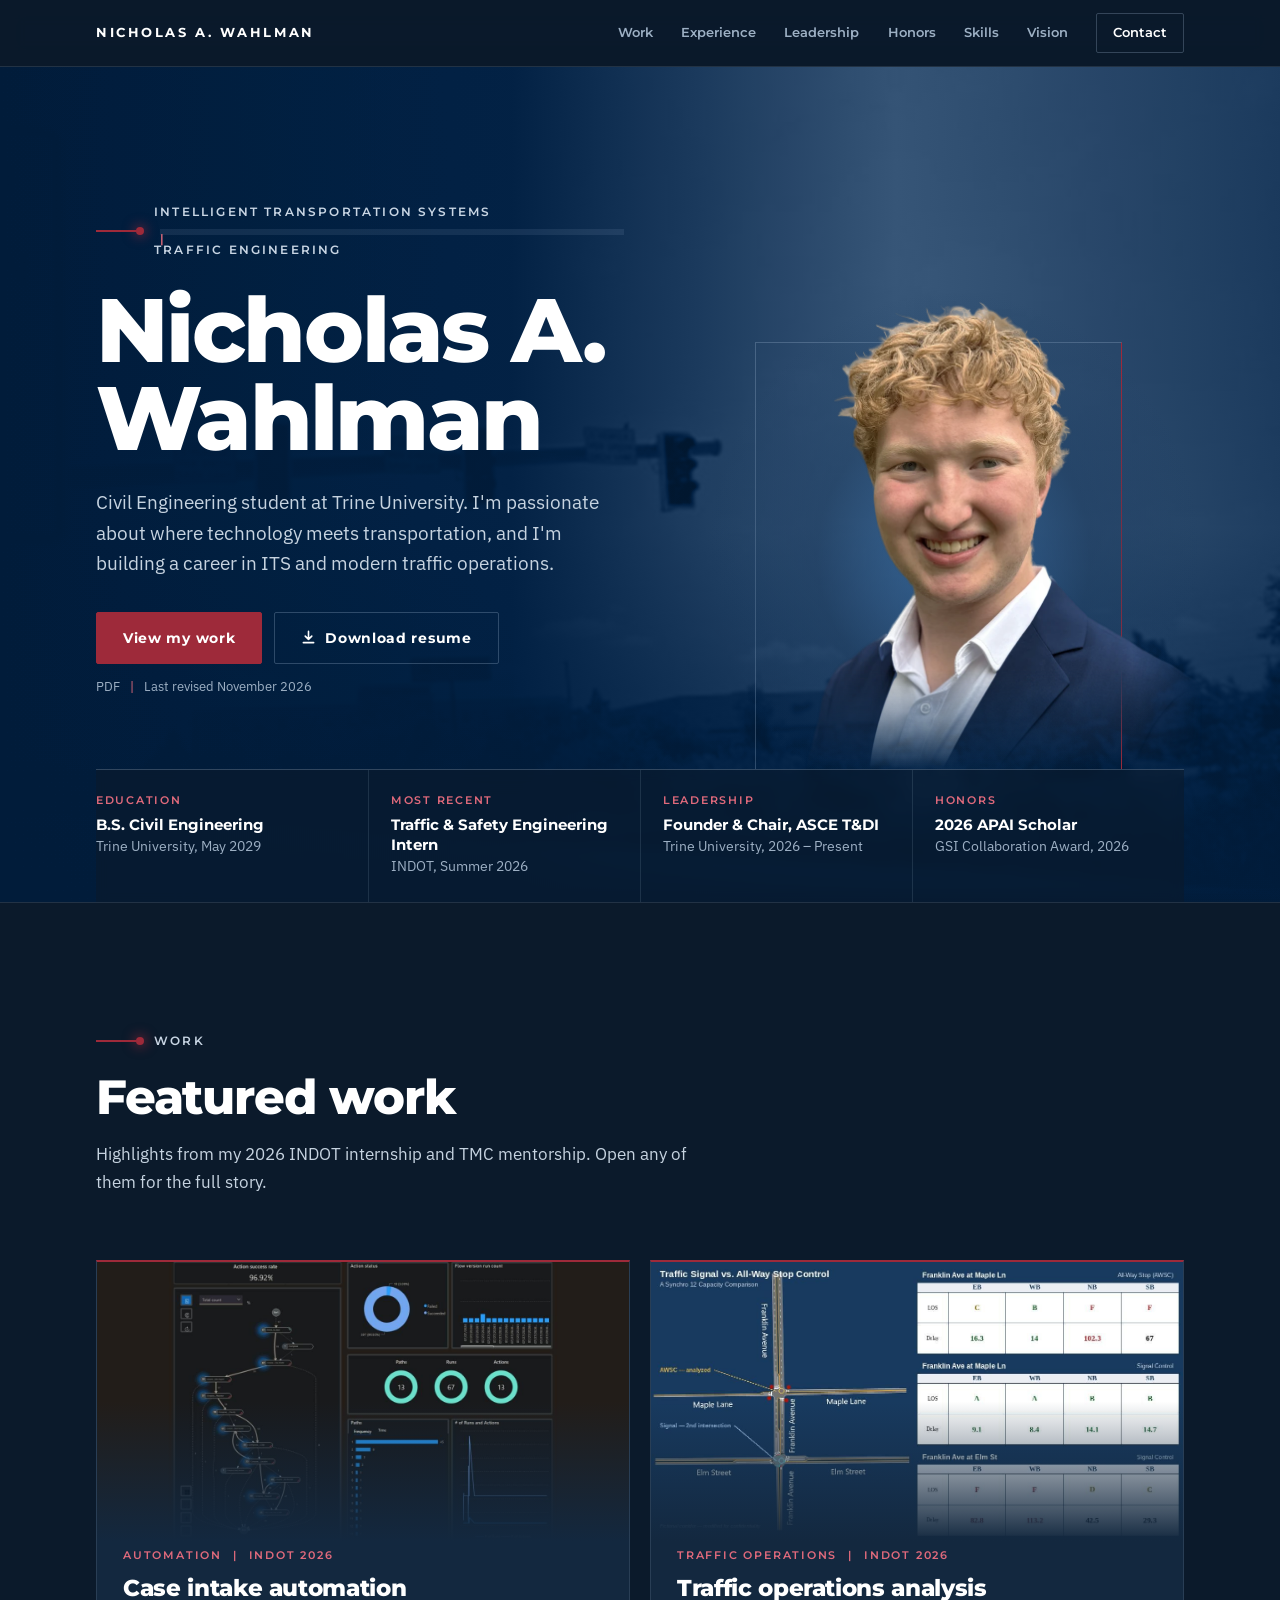
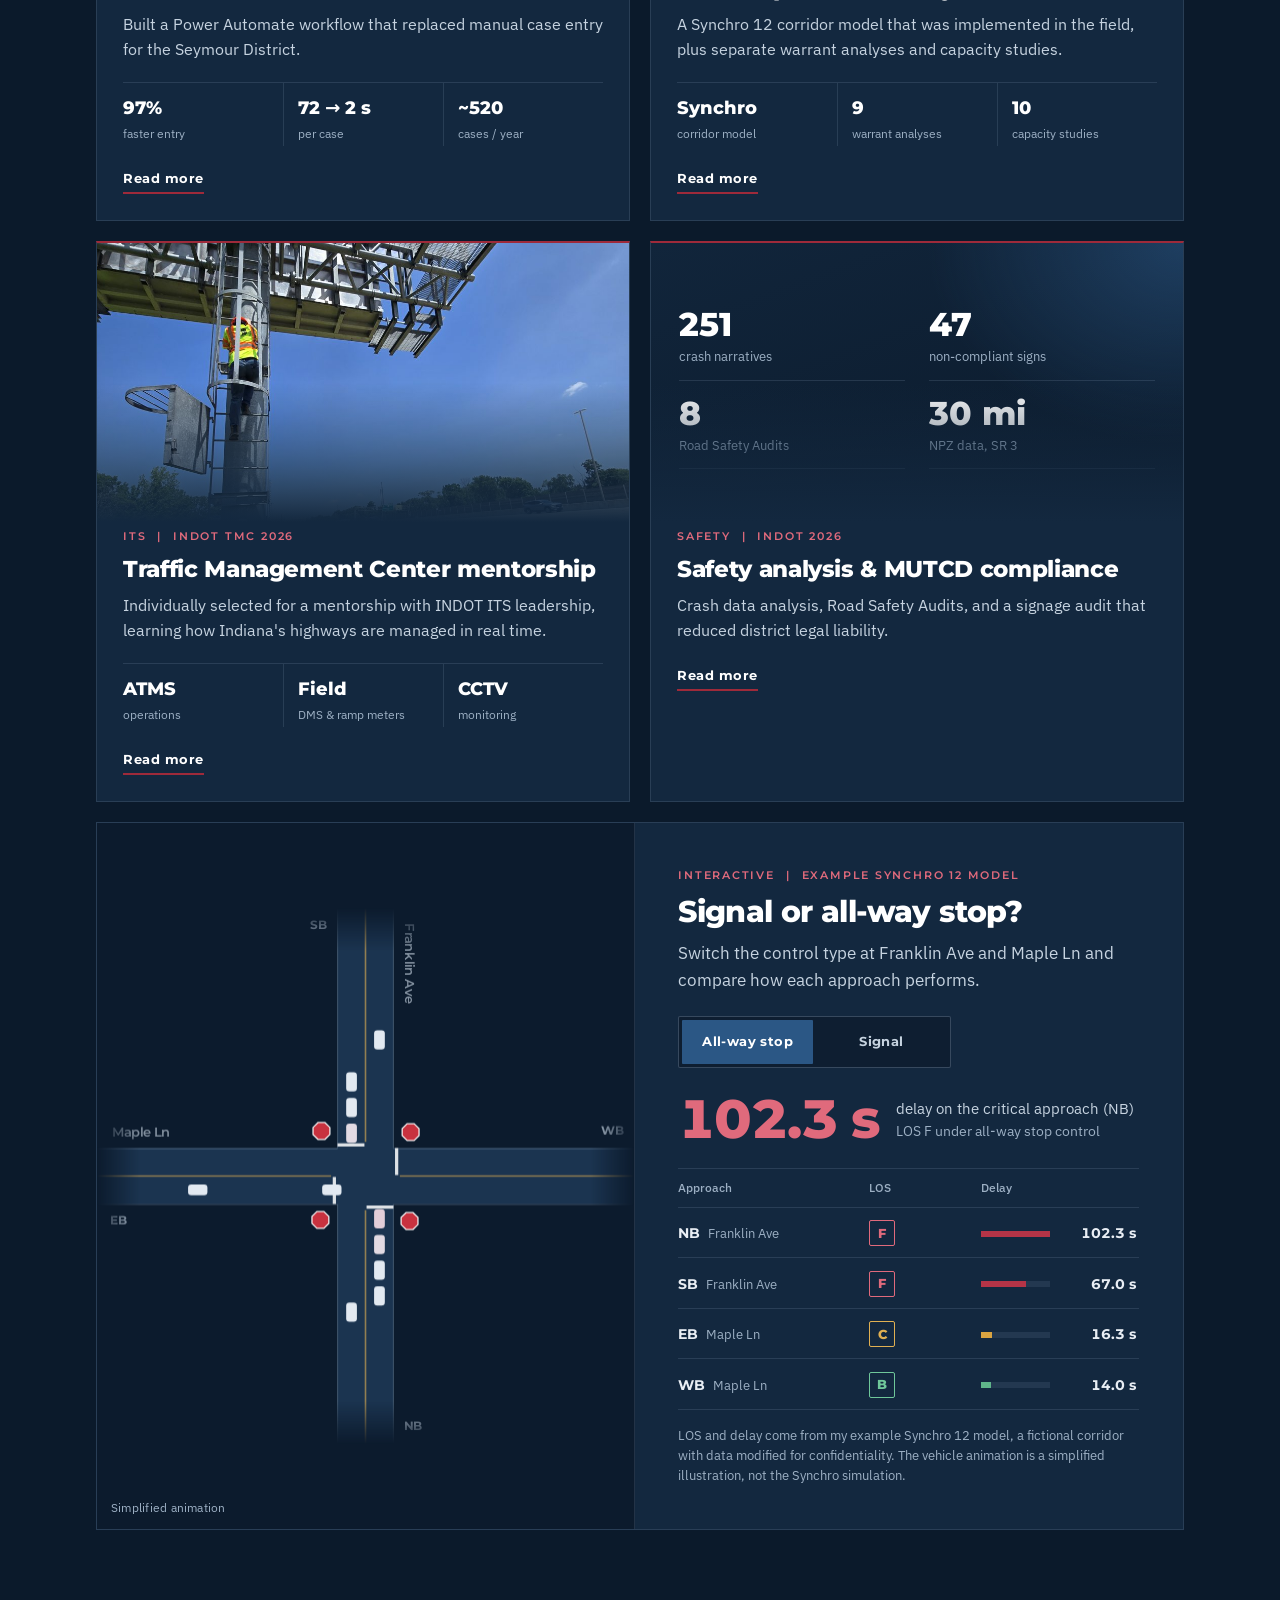
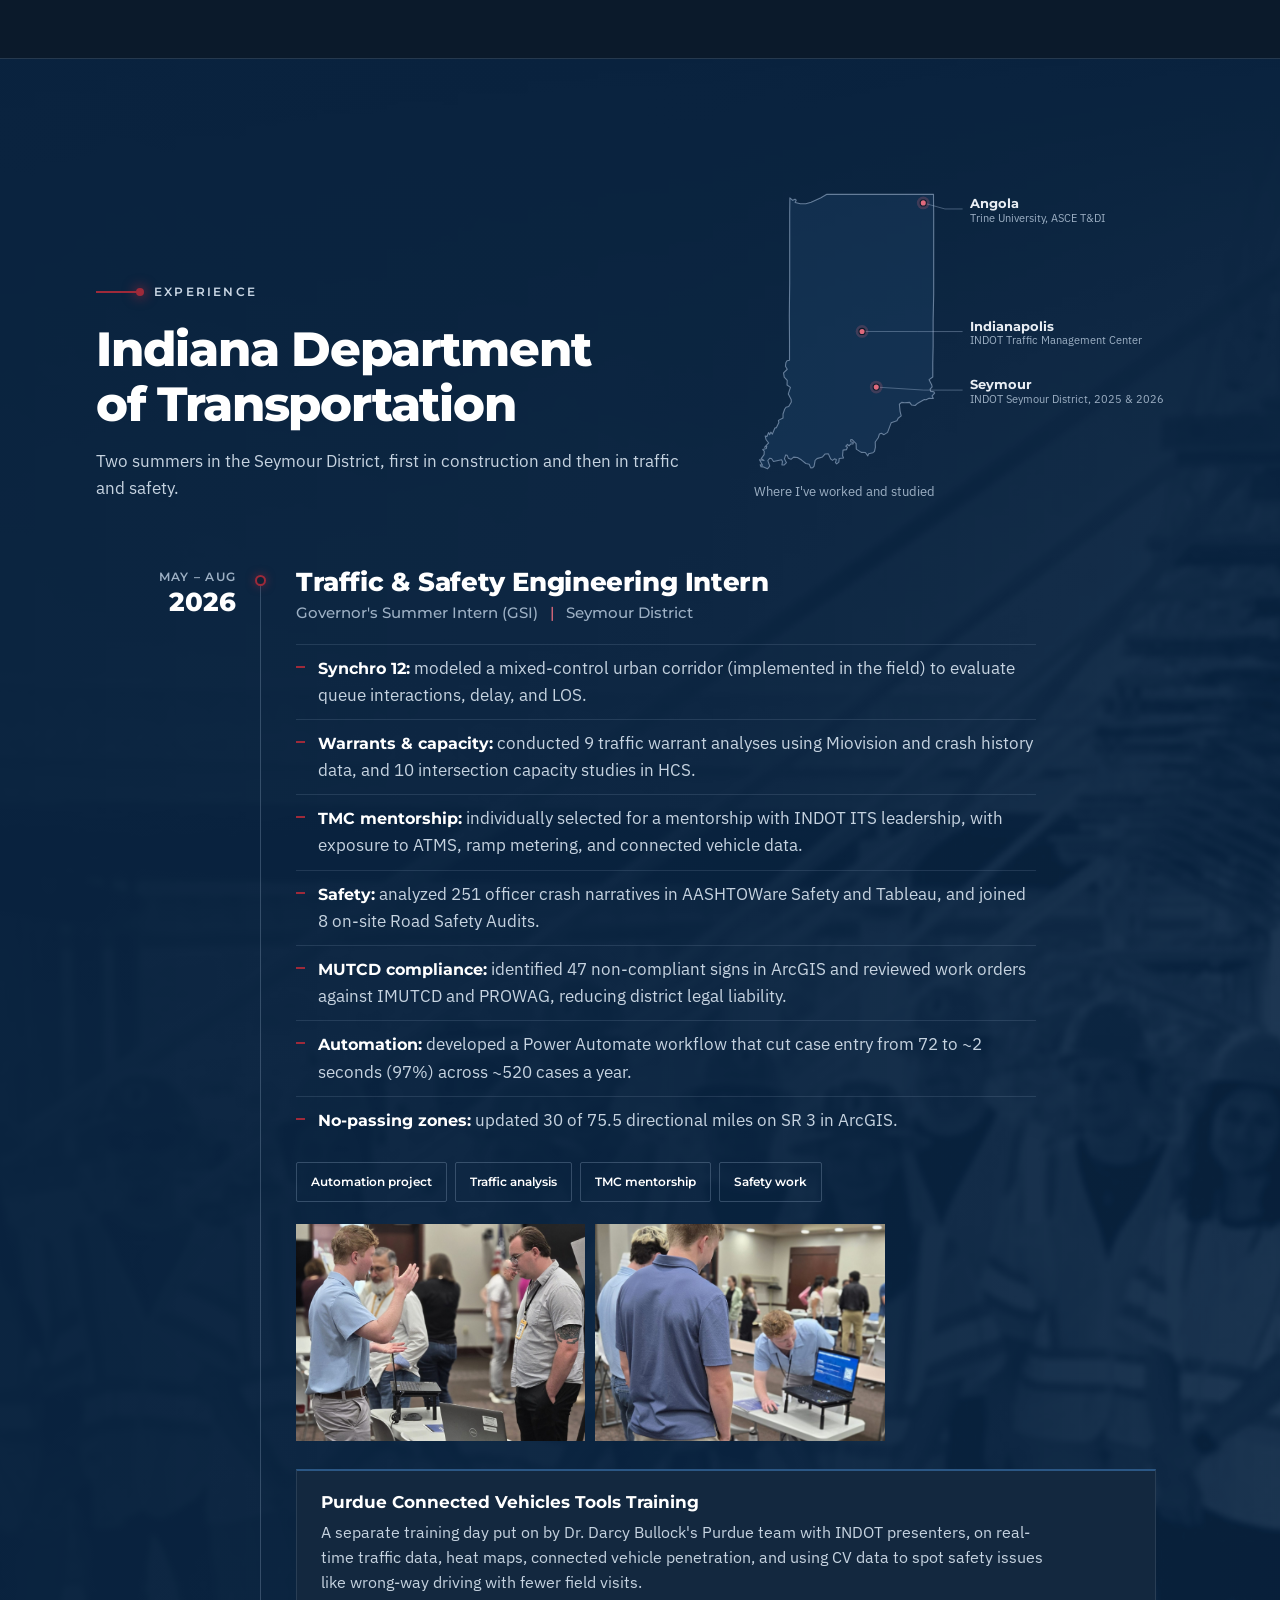
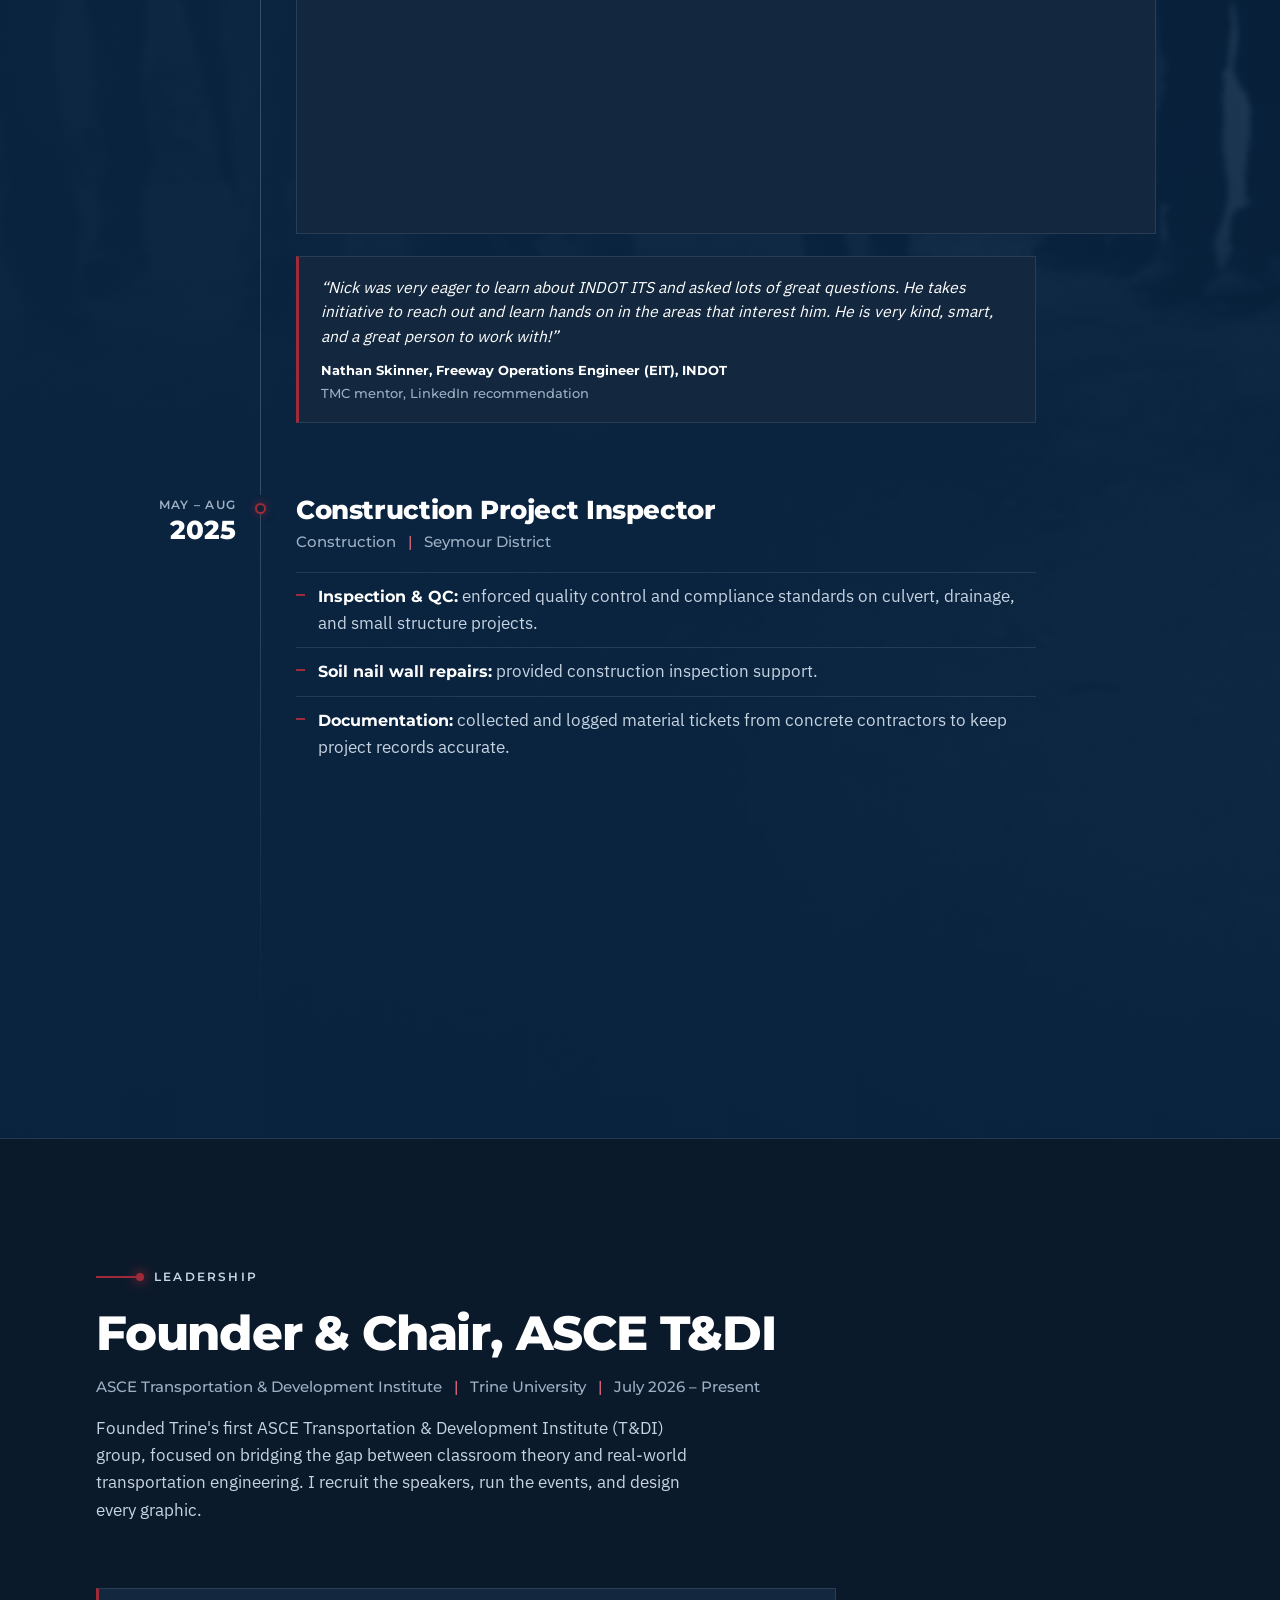
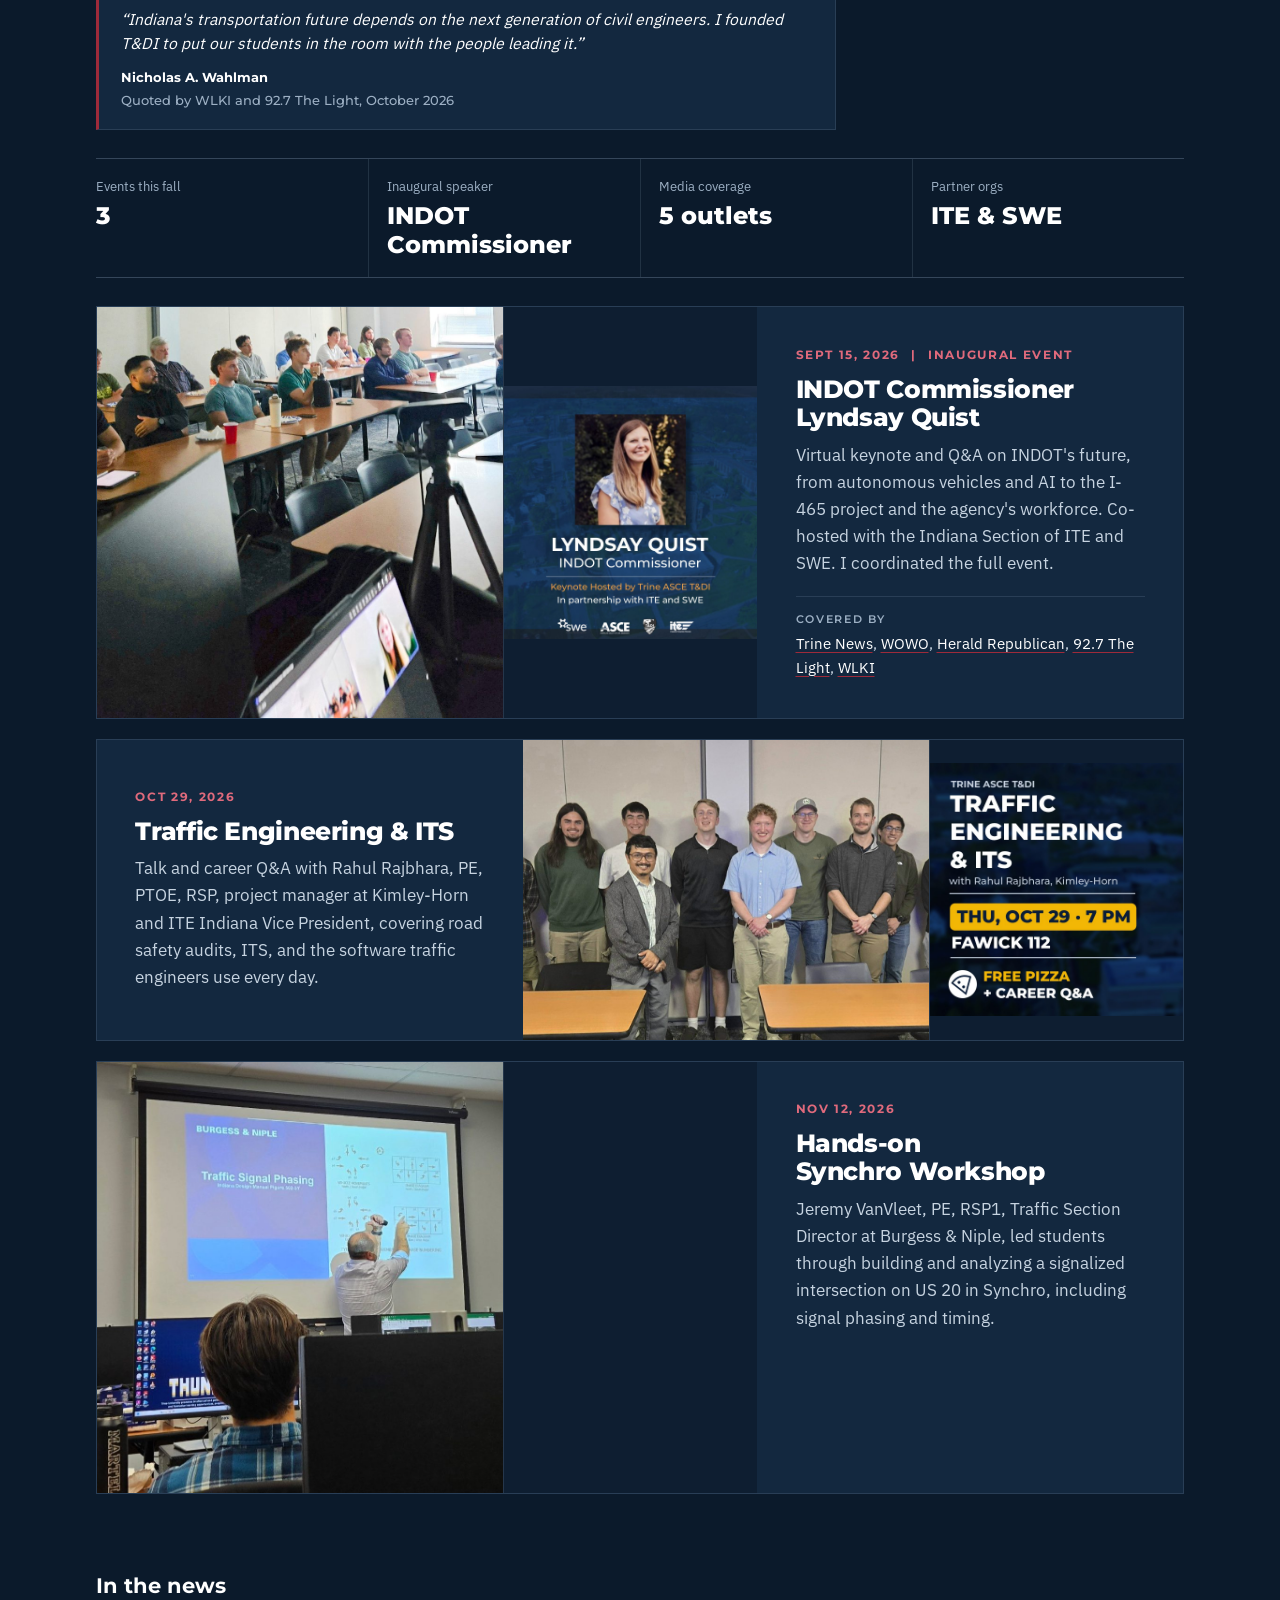
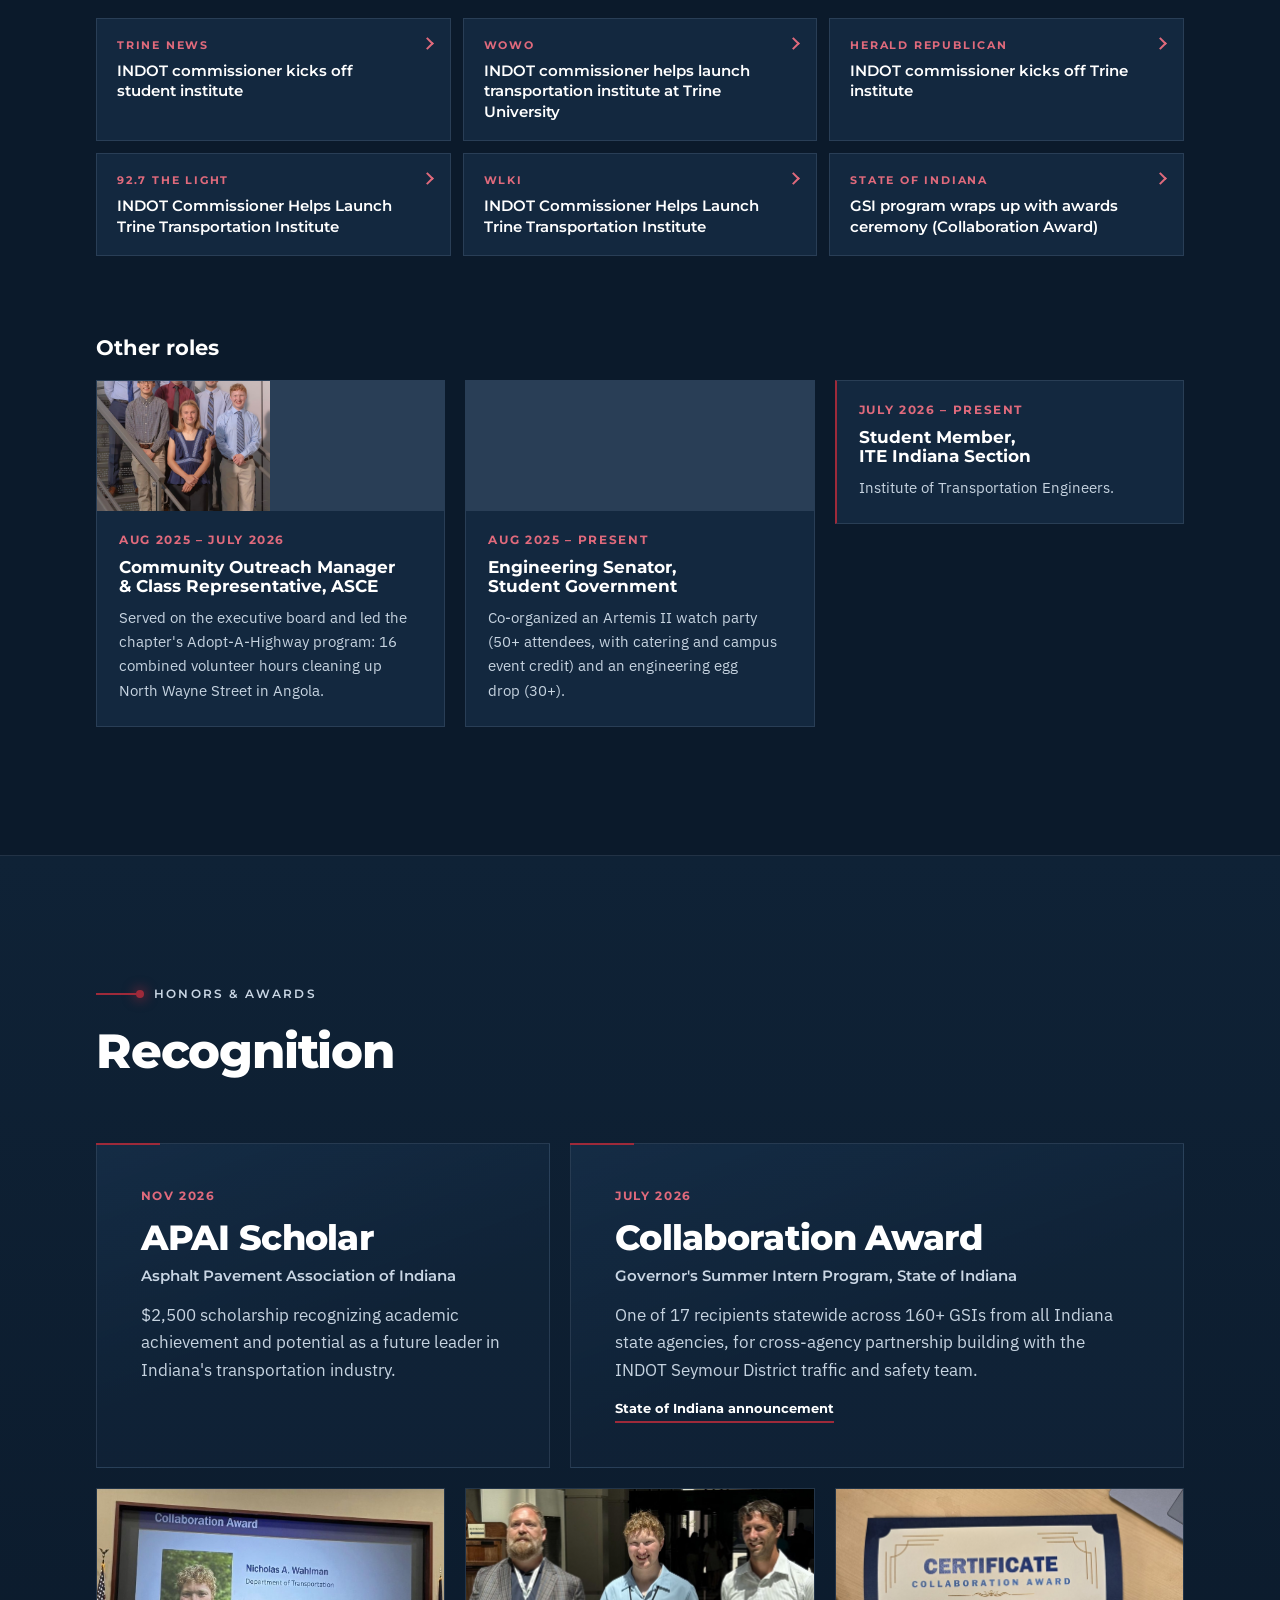
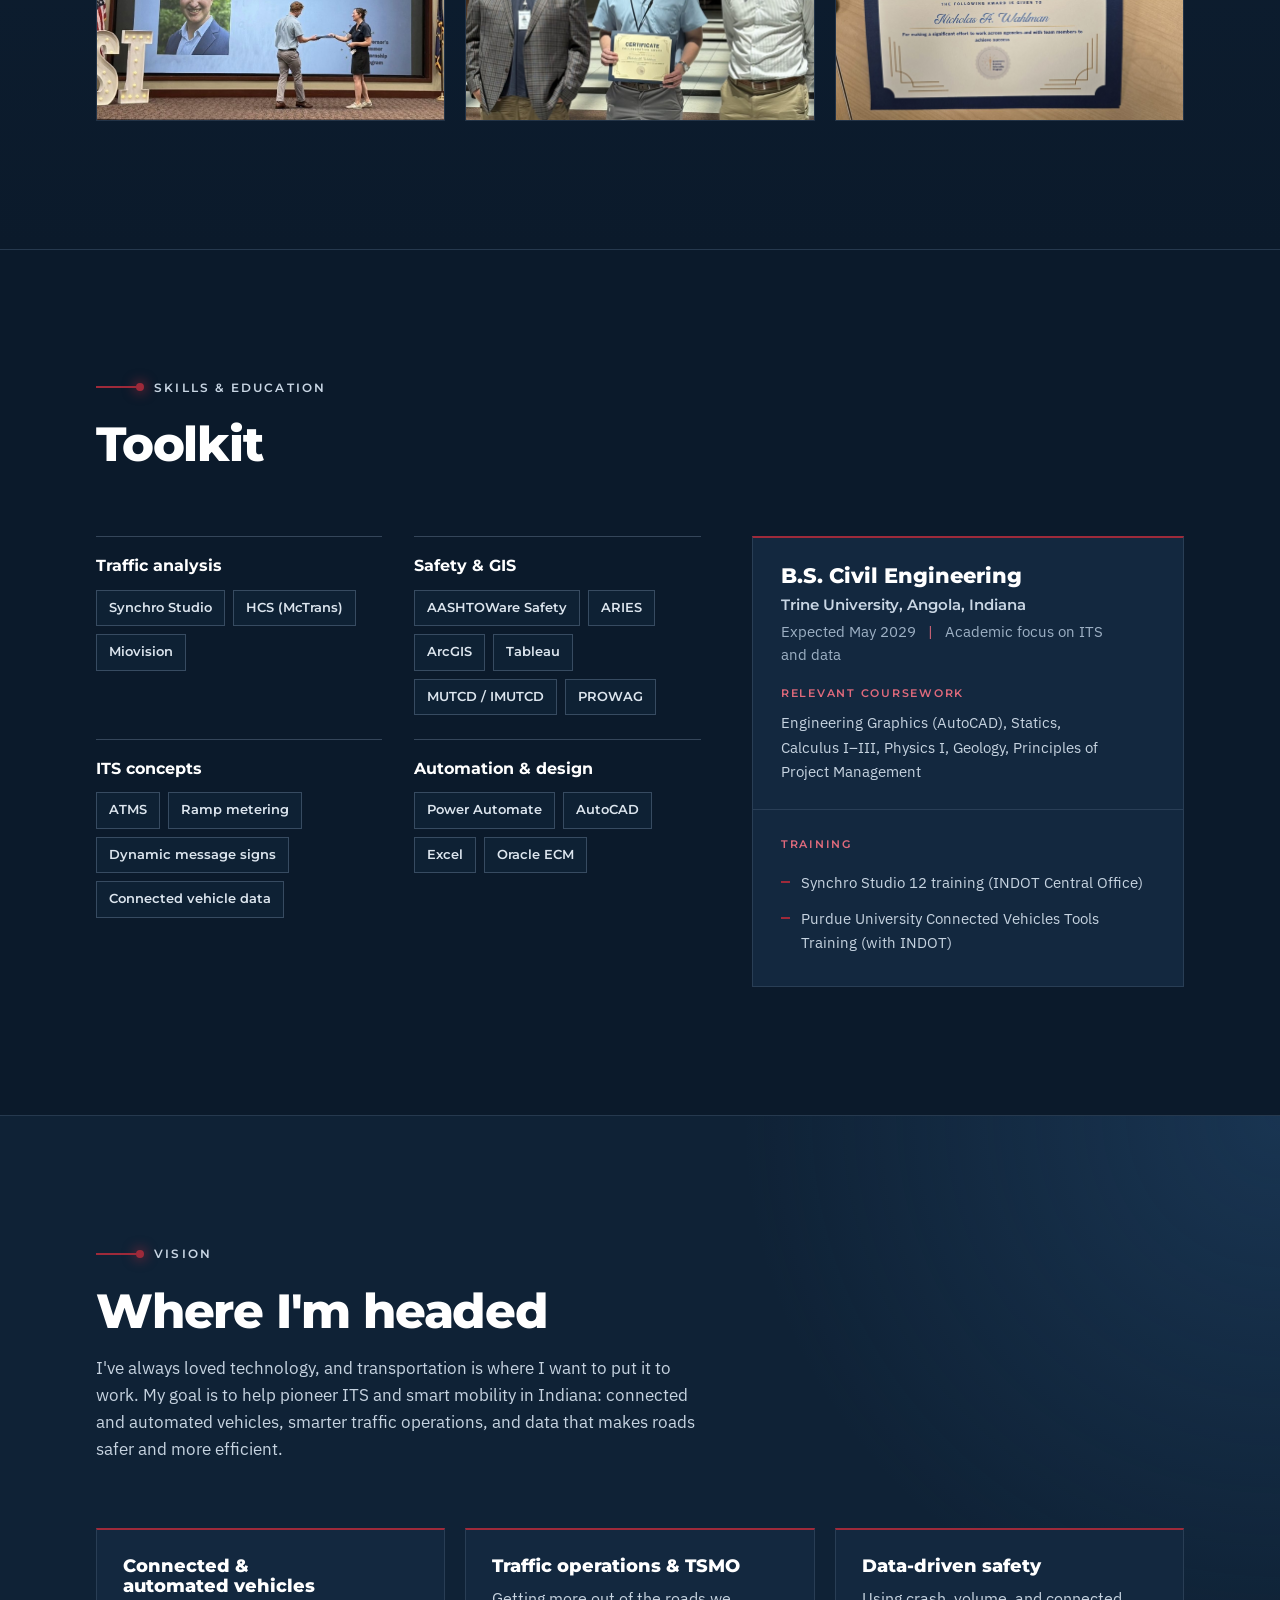
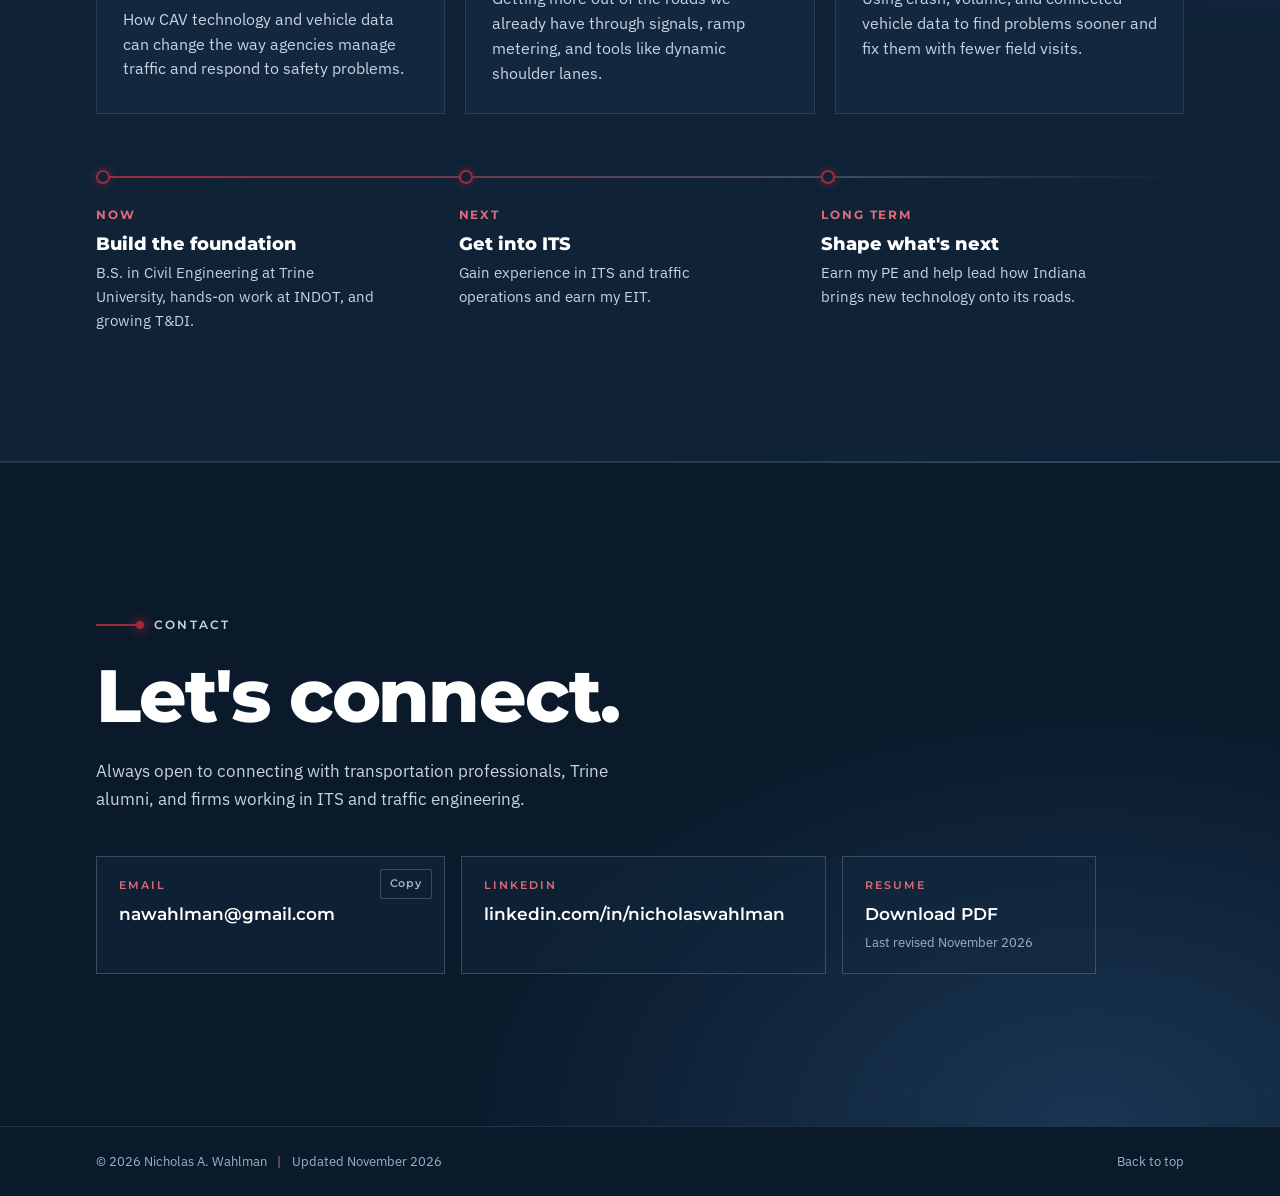
==== commit ab4e7924: "Add interactive demo, calculator, map and resume" ====
--- a/index.html
+++ b/index.html
@@ -22,7 +22,7 @@
 <link rel="apple-touch-icon" href="apple-touch-icon.png">
 <link rel="preload" href="fonts/montserrat-latin-800-normal.woff2" as="font" type="font/woff2" crossorigin>
 <link rel="preload" href="img/headshot-cutout.webp" as="image" fetchpriority="high">
-<link rel="stylesheet" href="styles.css?v=9">
+<link rel="stylesheet" href="styles.css?v=11">
 <script type="application/ld+json">
 {
   "@context": "https://schema.org",
@@ -47,6 +47,7 @@
       <a href="#leadership">Leadership</a>
       <a href="#honors">Honors</a>
       <a href="#skills">Skills</a>
+      <a href="#vision">Vision</a>
       <a href="#contact" class="nav-cta">Contact</a>
     </nav>
     <button class="menu-btn" type="button" aria-expanded="false" aria-controls="site-nav" aria-label="Open menu"><span></span><span></span></button>
@@ -67,8 +68,9 @@
       <p class="hero-lead">Civil Engineering student at Trine University. I'm passionate about where technology meets transportation, and I'm building a career in ITS and modern traffic operations.</p>
       <div class="hero-actions">
         <a class="btn btn-solid" href="#work">View my work</a>
-        <a class="btn btn-line" href="#contact">Get in touch</a>
-      </div>
+        <a class="btn btn-line btn-dl" href="Nicholas_Wahlman_Resume.pdf" download="Nicholas_Wahlman_Resume.pdf"><svg aria-hidden="true" viewBox="0 0 16 16"><path d="M8 1.5v8.5M4.5 6.5 8 10l3.5-3.5M2.5 13.5h11" fill="none" stroke="currentColor" stroke-width="1.7" stroke-linecap="round" stroke-linejoin="round"/></svg>Download resume</a>
+      </div>
+      <p class="rev">PDF <span class="sep">|</span> Last revised November 2026</p>
     </div>
     <div class="hero-portrait">
       <div class="glow" aria-hidden="true"></div>
@@ -161,6 +163,34 @@
         </div>
       </article>
     </div>
+
+    <div class="demo ix" id="signal-demo">
+      <div class="demo-stage">
+        <canvas width="600" height="600" role="img" aria-label="Animated top-down view of the example intersection of Franklin Ave and Maple Ln. Under all-way stop control, vehicles queue on Franklin Ave. Under signal control, the queues clear."></canvas>
+        <span class="demo-badge">Simplified animation</span>
+      </div>
+      <div class="demo-panel">
+        <p class="tag">Interactive <span class="sep">|</span> Example Synchro 12 model</p>
+        <h3>Signal or all-way stop?</h3>
+        <p class="demo-lead">Switch the control type at Franklin Ave and Maple Ln and compare how each approach performs.</p>
+        <div class="seg" role="group" aria-label="Intersection control type">
+          <button type="button" data-mode="awsc" aria-pressed="true">All-way stop</button>
+          <button type="button" data-mode="signal" aria-pressed="false">Signal</button>
+        </div>
+        <p class="crit" aria-live="polite"><b class="crit-num">102.3 s</b><span class="crit-label">delay on the critical approach (NB)</span><span class="crit-delta"></span></p>
+        <table class="appr">
+          <caption class="sr">Level of service and delay by approach</caption>
+          <thead><tr><th scope="col">Approach</th><th scope="col">LOS</th><th scope="col">Delay</th></tr></thead>
+          <tbody>
+            <tr data-app="NB"><th scope="row"><b>NB</b><span>Franklin Ave</span></th><td class="c-los"><i class="los"></i></td><td class="c-dly"><span class="bar" aria-hidden="true"><span></span></span><b class="dly"></b></td></tr>
+            <tr data-app="SB"><th scope="row"><b>SB</b><span>Franklin Ave</span></th><td class="c-los"><i class="los"></i></td><td class="c-dly"><span class="bar" aria-hidden="true"><span></span></span><b class="dly"></b></td></tr>
+            <tr data-app="EB"><th scope="row"><b>EB</b><span>Maple Ln</span></th><td class="c-los"><i class="los"></i></td><td class="c-dly"><span class="bar" aria-hidden="true"><span></span></span><b class="dly"></b></td></tr>
+            <tr data-app="WB"><th scope="row"><b>WB</b><span>Maple Ln</span></th><td class="c-los"><i class="los"></i></td><td class="c-dly"><span class="bar" aria-hidden="true"><span></span></span><b class="dly"></b></td></tr>
+          </tbody>
+        </table>
+        <p class="demo-note">LOS and delay come from my example Synchro 12 model, a fictional corridor with data modified for confidentiality. The vehicle animation is a simplified illustration, not the Synchro simulation.</p>
+      </div>
+    </div>
   </div>
 </section>
 
@@ -168,11 +198,22 @@
 <section id="experience" class="section band" aria-labelledby="exp-title">
   <div class="band-bg bg-construction" aria-hidden="true"></div>
   <div class="wrap">
+    <div class="exp-top">
     <header class="sec-head">
       <p class="kicker"><span class="rule" aria-hidden="true"></span><span>Experience</span></p>
       <h2 id="exp-title">Indiana Department of Transportation</h2>
       <p class="sec-lead">Two summers in the Seymour District, first in construction and then in traffic and safety.</p>
     </header>
+      <figure class="inmap">
+        <svg viewBox="-6 -8 470 316" role="img" aria-label="Map of Indiana marking Angola (Trine University), Indianapolis (INDOT Traffic Management Center) and Seymour (INDOT Seymour District)">
+          <path class="state" d="M33.2,3.9L36.3,6.6L38.8,5.3L40.2,6.3L39,8.9L44.6,10.3L50.6,10.3L56.4,8.7L67.2,3.8L73.6,0L92.3,0.1L133.4,0.1L172.2,0.1L190.2,0L190.2,4.8L190.4,20.5L190.4,109.6L189.8,137.9L189.8,166.4L189.4,184.3L189.4,199.7L185.4,202.6L188.3,208.5L188.7,210.5L186.5,213L187.1,215.4L190.6,215.8L191.4,217.4L188.7,220.4L190,223.2L185.4,223L182.1,224.5L180.2,224.2L173,228.3L170.1,230.8L166.1,230.2L164.1,227.4L158.7,227.8L155.4,227.4L152.9,229.5L153.7,237.6L154.9,242.2L151.6,244.8L150.2,247.6L143.9,249.8L140,260.2L136.1,262.7L133.2,261.2L131.1,262L129.8,266.1L126.5,270.7L126.7,276.4L125.7,280.9L124,282.4L119.3,283.6L118.4,285.9L115.7,282.2L111.2,282.1L105.8,278.5L105.6,272.5L101.2,268.1L99.6,268.3L99.8,270.5L102.5,271.2L102.3,272.9L99.6,273L97.9,274.9L96.2,273.4L94.4,275.3L96.2,276.4L95,279.1L91.3,279.6L90.8,285.7L91.9,288.2L87.1,288.8L86.7,292.8L84.4,294.7L83,293.2L84,289.9L81.9,289.2L79.9,290.8L77.8,289.4L75.3,283.7L71.8,283.8L68.9,287.1L62.8,288.9L60.8,290.8L59.7,297.1L58.3,298.8L56,299L54.3,295L50.6,294.2L46,290.5L41.5,287.7L37.3,287.3L34.4,289.7L31.5,288.4L30.3,285.3L28.6,284.9L27.2,289.1L29.5,293.3L26.8,295.9L24.5,295.7L25.1,292.1L24.1,290.1L15.3,292.1L13.1,288.8L11.2,288.5L9.1,291.1L11.2,297L8.7,300L3.9,297.9L1.7,297.8L0.8,295.6L3.3,296.2L0,290.2L5,290.8L1.9,288.9L5,284.6L5.2,280.7L3.5,279L7.5,277.8L7.9,275.3L5.4,276.5L10,271.8L7.1,268L6.2,264.1L8.1,264.8L10,260.4L11,262.7L12.4,260L14.1,262.1L16.8,255.5L18.5,255L21.2,249.5L20.7,247.1L25.7,244.4L25.7,240.1L27.6,234.7L29,232.7L31.9,231.9L34.8,227L34.6,224.3L31.5,218.2L33.8,211L30.1,208.4L30.3,203.3L27,199.8L26.3,195.1L30.3,191.2L28.4,188L28.8,184.1L30.1,182L32.8,181.4L32.8,159L32.6,133.4L32.8,113.6L33,97.6L33,20.4L33.2,3.9Z"/>
+          <g><path class="lead" d="M179.0,9.4L202.7,16L222,16"/><circle class="halo" cx="179.0" cy="9.4" r="7"/><circle class="pin" cx="179.0" cy="9.4" r="3.4"/><text class="mn" x="230" y="15">Angola</text><text class="ms" x="230" y="30">Trine University, ASCE T&amp;DI</text></g>
+          <g><path class="lead" d="M112.1,149.9L172.5,150L222,150"/><circle class="halo" cx="112.1" cy="149.9" r="7"/><circle class="pin" cx="112.1" cy="149.9" r="3.4"/><text class="mn" x="230" y="149">Indianapolis</text><text class="ms" x="230" y="164">INDOT Traffic Management Center</text></g>
+          <g><path class="lead" d="M127.6,210.7L179.5,214L222,214"/><circle class="halo" cx="127.6" cy="210.7" r="7"/><circle class="pin" cx="127.6" cy="210.7" r="3.4"/><text class="mn" x="230" y="213">Seymour</text><text class="ms" x="230" y="228">INDOT Seymour District, 2025 &amp; 2026</text></g>
+        </svg>
+        <figcaption>Where I've worked and studied</figcaption>
+      </figure>
+    </div>
 
     <ol class="timeline">
       <li class="job">
@@ -358,14 +399,14 @@
         <p class="award-year">July 2026</p>
         <h3>Collaboration Award</h3>
         <p class="award-org">Governor's Summer Intern Program, State of Indiana</p>
-        <p>One of 17 recipients statewide across 160+ GSI interns from all Indiana state agencies, for cross-agency partnership building with the INDOT Seymour District traffic and safety team.</p>
+        <p>One of 17 recipients statewide across 160+ GSIs from all Indiana state agencies, for cross-agency partnership building with the INDOT Seymour District traffic and safety team.</p>
         <a class="ext" href="https://www.in.gov/spd/employee-resources/the-torch/employee-central-home/gsi-program-wraps-up-with-awards-ceremony" target="_blank" rel="noopener">State of Indiana announcement</a>
-        <div class="gallery g3 tight">
-          <img data-zoom src="img/collab-award-ceremony.jpg" alt="Accepting the Collaboration Award at the GSI ceremony" loading="lazy" decoding="async" width="1439" height="637">
-          <img data-zoom src="img/collab-award-team.jpg" alt="With my INDOT Seymour District supervisors after the award" loading="lazy" decoding="async" width="1600" height="926">
-          <img data-zoom src="img/collab-award-certificate.jpg" alt="Collaboration Award certificate" loading="lazy" decoding="async" width="1400" height="987">
-        </div>
-      </article>
+      </article>
+    </div>
+    <div class="gallery g3 honor-photos">
+      <img data-zoom src="img/collab-award-ceremony.jpg" alt="Accepting the Collaboration Award at the GSI ceremony" loading="lazy" decoding="async" width="1439" height="637">
+      <img data-zoom src="img/collab-award-team.jpg" alt="With my INDOT Seymour District supervisors after the award" loading="lazy" decoding="async" width="1600" height="926">
+      <img data-zoom src="img/collab-award-certificate.jpg" alt="Collaboration Award certificate" loading="lazy" decoding="async" width="1400" height="987">
     </div>
   </div>
 </section>
@@ -405,6 +446,37 @@
 </section>
 
 <!-- ================= CONTACT ================= -->
+<section id="vision" class="section band band-vision" aria-labelledby="vision-title">
+  <div class="wrap">
+    <header class="sec-head">
+      <p class="kicker"><span class="rule" aria-hidden="true"></span><span>Vision</span></p>
+      <h2 id="vision-title">Where I'm headed</h2>
+      <p class="sec-lead">I've always loved technology, and transportation is where I want to put it to work. My goal is to help pioneer ITS and smart mobility in Indiana: connected and automated vehicles, smarter traffic operations, and data that makes roads safer and more efficient.</p>
+    </header>
+
+    <div class="focus">
+      <article class="focus-item">
+        <h3>Connected &amp; automated vehicles</h3>
+        <p>How CAV technology and vehicle data can change the way agencies manage traffic and respond to safety problems.</p>
+      </article>
+      <article class="focus-item">
+        <h3>Traffic operations &amp; TSMO</h3>
+        <p>Getting more out of the roads we already have through signals, ramp metering, and tools like dynamic shoulder lanes.</p>
+      </article>
+      <article class="focus-item">
+        <h3>Data-driven safety</h3>
+        <p>Using crash, volume, and connected vehicle data to find problems sooner and fix them with fewer field visits.</p>
+      </article>
+    </div>
+
+    <ol class="path">
+      <li><span class="path-when">Now</span><h4>Build the foundation</h4><p>B.S. in Civil Engineering at Trine University, hands-on work at INDOT, and growing T&amp;DI.</p></li>
+      <li><span class="path-when">Next</span><h4>Get into ITS</h4><p>Gain experience in ITS and traffic operations and earn my EIT.</p></li>
+      <li><span class="path-when">Long term</span><h4>Shape what's next</h4><p>Earn my PE and help lead how Indiana brings new technology onto its roads.</p></li>
+    </ol>
+  </div>
+</section>
+
 <section id="contact" class="contact" aria-labelledby="contact-title">
   <div class="wrap">
     <p class="kicker"><span class="rule" aria-hidden="true"></span><span>Contact</span></p>
@@ -420,9 +492,10 @@
         <span class="cl-label">LinkedIn</span>
         <a href="https://www.linkedin.com/in/nicholaswahlman" target="_blank" rel="noopener">linkedin.com/in/nicholaswahlman</a>
       </div>
-      <div class="cl">
-        <span class="cl-label">Based in</span>
-        <span class="cl-text">Indiana</span>
+      <div class="cl cl-resume">
+        <span class="cl-label">Resume</span>
+        <a href="Nicholas_Wahlman_Resume.pdf" download="Nicholas_Wahlman_Resume.pdf">Download PDF</a>
+        <span class="cl-sub">Last revised November 2026</span>
       </div>
     </div>
   </div>
@@ -454,6 +527,24 @@
         </ul>
         <h3>The result</h3>
         <p>Entry time dropped from 72 seconds to about 2 seconds per case, a 97% reduction. The workflow has been live since July 24, 2026, and keeps running and gathering data as case volume grows. In the run analytics shown, it completed 67 runs with a 96.9% action success rate.</p>
+        <h3>See the difference</h3>
+        <div class="calc">
+          <div class="race">
+            <div class="race-row"><span class="race-name">Manual entry</span><span class="race-track"><span class="race-fill" data-secs="72"></span></span><b class="race-time">72.0 s</b></div>
+            <div class="race-row"><span class="race-name">Workflow</span><span class="race-track"><span class="race-fill fast" data-secs="2"></span></span><b class="race-time">2.0 s</b></div>
+            <div class="race-ctl"><button type="button" class="race-btn">Run one case</button><span class="race-note">Played at 12&times; speed</span></div>
+          </div>
+          <div class="calc-in">
+            <label for="cases">Cases per year</label><output for="cases" id="cases-out">520</output>
+            <input type="range" id="cases" min="100" max="2000" step="10" value="520">
+          </div>
+          <dl class="calc-out">
+            <div><dt>Manual entry</dt><dd id="calc-manual">10.4 hr</dd></div>
+            <div><dt>With the workflow</dt><dd id="calc-auto">17 min</dd></div>
+            <div class="hl"><dt>Time saved per year</dt><dd id="calc-saved">10.1 hr</dd></div>
+          </dl>
+          <p class="calc-note">Uses 72 seconds per case before and about 2 seconds after. The district handled an estimated 520 cases a year.</p>
+        </div>
       </div>
       <aside class="case-side">
         <dl>
@@ -489,6 +580,7 @@
         <p>Completed 10 intersection capacity studies in HCS 2026 using Miovision data, including all-way stop conversions.</p>
         <h3>Training</h3>
         <p>Took the Synchro Studio 12 training put on by INDOT Central Office, covering model calibration, simulation evaluation, and innovative intersection modeling.</p>
+        <p><button type="button" class="linkbtn" data-goto="signal-demo">Try the interactive comparison</button></p>
         <h3>About the example above</h3>
         <p>Project data is confidential, so I built a separate example model on my own, coding the geometry, lane configurations, and signal timing myself. In it, all-way stop control left the critical approach at LOS F with 102 seconds of delay. Signal control cut that delay by 86% to 14 seconds (LOS B). It shows my analytical approach only.</p>
       </div>
@@ -582,6 +674,6 @@
   </div>
 </dialog>
 
-<script src="main.js?v=9" defer></script>
+<script src="main.js?v=11" defer></script>
 </body>
 </html>
--- a/styles.css
+++ b/styles.css
@@ -244,7 +244,7 @@
 .contact { padding: clamp(96px, 12vw, 152px) 0; background: radial-gradient(70% 90% at 85% 100%, rgba(43, 87, 133, .45), transparent 70%), var(--bg); border-top: 1px solid var(--line); }
 .contact h2 { margin-top: 20px; font-weight: 800; font-size: clamp(2.6rem, 6.5vw, 4.6rem); letter-spacing: -.03em; }
 .contact-lead { margin-top: 18px; max-width: 54ch; color: var(--text-2); font-size: 1.08rem; }
-.contact-links { margin-top: 44px; display: grid; grid-template-columns: 1.15fr 1.15fr .7fr; gap: 16px; max-width: 1000px; }
+.contact-links { margin-top: 44px; display: grid; grid-template-columns: 1.1fr 1.15fr .8fr; gap: 16px; max-width: 1000px; }
 .cl { position: relative; padding: 20px 22px; border: 1px solid var(--line-2); background: rgba(19,40,63,.45); }
 .cl-label { display: block; font-family: var(--display); font-weight: 600; font-size: .68rem; letter-spacing: .18em; text-transform: uppercase; color: var(--burgundy-t); margin-bottom: 6px; }
 .cl a, .cl-text { font-family: var(--display); font-weight: 600; font-size: clamp(.95rem, 1.5vw, 1.04rem); color: #fff; text-decoration: none; overflow-wrap: anywhere; }
@@ -447,3 +447,145 @@
 .inline-fig { margin-top: 14px; max-width: 420px; }
 .inline-fig img { width: 100%; aspect-ratio: 4 / 3; object-fit: cover; }
 .inline-fig figcaption { margin-top: 8px; font-size: .84rem; color: var(--muted); }
+
+/* ---------- Resume download ---------- */
+.btn-dl { display: inline-flex; align-items: center; gap: 9px; }
+.btn-dl svg { width: 15px; height: 15px; }
+.rev { margin-top: 12px; font-size: .82rem; color: var(--muted); }
+.cl-sub { display: block; margin-top: 4px; font-size: .82rem; color: var(--muted); }
+.contact-links .cl-resume a { color: #fff; }
+
+/* ---------- Vision ---------- */
+.band-vision { background: radial-gradient(60% 80% at 100% 0%, rgba(43,87,133,.35), transparent 70%), var(--bg-2); }
+.focus { display: grid; grid-template-columns: repeat(3, minmax(0, 1fr)); gap: 20px; }
+.focus-item { padding: 26px 26px 28px; background: var(--panel); border: 1px solid var(--line); border-top: 2px solid var(--burgundy); }
+.focus-item h3 { font-size: 1.12rem; font-weight: 800; }
+.focus-item p { margin-top: 10px; color: var(--text-2); font-size: .97rem; }
+.path { list-style: none; padding: 0; margin-top: clamp(40px, 5vw, 56px); display: grid; grid-template-columns: repeat(3, minmax(0, 1fr)); position: relative; }
+.path::before { content: ""; position: absolute; left: 0; right: 0; top: 6px; height: 2px; background: linear-gradient(90deg, var(--burgundy), var(--line-2) 70%, transparent); }
+.path li { position: relative; padding: 30px 24px 0 0; }
+.path li::before { content: ""; position: absolute; left: 0; top: 0; width: 14px; height: 14px; border-radius: 50%; background: var(--bg-2); border: 2px solid var(--burgundy); box-shadow: 0 0 10px rgba(158,42,58,.6); }
+.path-when { font-family: var(--display); font-weight: 700; font-size: .72rem; letter-spacing: .16em; text-transform: uppercase; color: var(--burgundy-t); }
+.path h4 { margin-top: 6px; font-size: 1.1rem; font-weight: 800; }
+.path p { margin-top: 6px; color: var(--text-2); font-size: .95rem; max-width: 32ch; }
+@media (max-width: 860px) {
+  .focus { grid-template-columns: minmax(0, 1fr); }
+  .path { grid-template-columns: minmax(0, 1fr); gap: 24px; padding-left: 26px; }
+  .path::before { left: 6px; right: auto; top: 0; bottom: 0; width: 2px; height: auto; background: linear-gradient(180deg, var(--burgundy), var(--line-2) 70%, transparent); }
+  .path li { padding: 0; }
+  .path li::before { left: -26px; top: 2px; }
+}
+
+/* ================= v11: interactive comparison, map, calculator ================= */
+.sr { position: absolute; width: 1px; height: 1px; overflow: hidden; clip: rect(0 0 0 0); clip-path: inset(50%); white-space: nowrap; }
+
+/* ---- Signal vs. all-way stop ---- */
+.demo { margin-top: 20px; display: grid; grid-template-columns: minmax(0, 1fr) minmax(0, 1.02fr); background: var(--panel); border: 1px solid var(--line); scroll-margin-top: 90px; }
+.demo-stage { position: relative; background: #0C1B2D; border-right: 1px solid var(--line); display: grid; place-items: center; }
+.demo-stage canvas { display: block; width: 100%; max-width: 620px; height: auto; aspect-ratio: 1; -webkit-mask-image: linear-gradient(to bottom, transparent, #000 8%, #000 92%, transparent), linear-gradient(to right, transparent, #000 8%, #000 92%, transparent); -webkit-mask-composite: source-in; mask-image: linear-gradient(to bottom, transparent, #000 8%, #000 92%, transparent), linear-gradient(to right, transparent, #000 8%, #000 92%, transparent); mask-composite: intersect; }
+.demo-badge { position: absolute; left: 14px; bottom: 12px; font-size: .72rem; color: var(--muted); letter-spacing: .02em; }
+.demo-panel { padding: clamp(24px, 3.4vw, 44px); display: flex; flex-direction: column; justify-content: center; min-width: 0; }
+.demo-panel h3 { margin-top: 10px; font-size: clamp(1.45rem, 2.4vw, 1.9rem); font-weight: 800; letter-spacing: -.02em; }
+.demo-lead { margin-top: 10px; color: var(--text-2); max-width: 52ch; }
+
+.seg { margin-top: 22px; display: inline-grid; grid-template-columns: 1fr 1fr; align-self: flex-start; border: 1px solid var(--line-2); border-radius: 2px; padding: 3px; gap: 3px; background: #0E1E31; }
+.seg button { font-family: var(--display); font-weight: 700; font-size: .84rem; letter-spacing: .03em; color: var(--text-2); background: none; border: 0; padding: 11px 20px; cursor: pointer; border-radius: 1px; transition: background-color .15s, color .15s; }
+.seg button:hover { color: #fff; }
+.seg button[aria-pressed="true"] { background: var(--navy-lit); color: #fff; }
+
+.crit { margin-top: 24px; display: grid; grid-template-columns: auto minmax(0, 1fr); column-gap: 16px; align-items: baseline; }
+.crit-num { grid-row: span 2; font-family: var(--display); font-weight: 800; font-size: clamp(2.4rem, 4.6vw, 3.4rem); letter-spacing: -.03em; line-height: 1; font-variant-numeric: tabular-nums; min-width: 4.6ch; transition: color .3s; }
+.crit-num.bad, .dly.bad { color: var(--burgundy-t); }
+.crit-num.ok { color: #6FC79A; }
+.crit-label { color: var(--text-2); font-size: .95rem; align-self: end; }
+.crit-delta { color: var(--muted); font-size: .86rem; }
+
+.appr { margin-top: 22px; width: 100%; border-collapse: collapse; border-top: 1px solid var(--line); }
+.appr th, .appr td { padding: 11px 0; border-bottom: 1px solid var(--line); text-align: left; vertical-align: middle; font-weight: 400; }
+.appr th { width: 1%; white-space: nowrap; padding-right: 18px; }
+.appr th b { font-family: var(--display); font-weight: 700; font-size: .9rem; margin-right: 8px; }
+.appr th span { color: var(--muted); font-size: .84rem; }
+.c-los { width: 1%; padding-right: 14px !important; }
+.los { display: inline-grid; place-items: center; width: 26px; height: 26px; font-style: normal; font-family: var(--display); font-weight: 800; font-size: .82rem; border: 1px solid currentColor; border-radius: 2px; }
+.los.ok { color: #6FC79A; } .los.mid { color: #E0B052; } .los.bad { color: var(--burgundy-t); }
+.c-dly { white-space: nowrap; }
+.bar { display: inline-block; vertical-align: middle; width: calc(100% - 5.6rem); height: 6px; background: rgba(173,196,222,.1); }
+.appr thead th { font-family: var(--body); font-size: .78rem; color: var(--muted); font-weight: 500; padding: 9px 0; }
+.bar span { display: block; height: 100%; width: 0; transition: width .5s cubic-bezier(.2,.7,.2,1), background-color .3s; }
+.bar .ok { background: #5FB58A; } .bar .mid { background: #D9A441; } .bar .bad { background: var(--burgundy-h); }
+.dly { display: inline-block; width: 5.4rem; font-family: var(--display); font-weight: 700; font-size: .9rem; text-align: right; font-variant-numeric: tabular-nums; }
+.demo-note { margin-top: 16px; color: var(--muted); font-size: .8rem; line-height: 1.55; }
+
+/* ---- Indiana map ---- */
+.exp-top { display: grid; grid-template-columns: minmax(0, 1fr) minmax(320px, 430px); gap: clamp(24px, 4vw, 56px); align-items: end; margin-bottom: clamp(40px, 5.5vw, 64px); }
+.exp-top .sec-head { margin-bottom: 0; }
+.inmap { margin: 0; }
+.inmap svg { display: block; width: 100%; height: auto; overflow: visible; }
+.inmap .state { fill: rgba(43,87,133,.22); stroke: rgba(173,196,222,.55); stroke-width: 1.2; stroke-linejoin: round; }
+.inmap .lead { fill: none; stroke: rgba(173,196,222,.4); stroke-width: 1; }
+.inmap .halo { fill: rgba(224,106,124,.22); }
+.inmap .pin { fill: var(--burgundy-t); stroke: #0B1A2B; stroke-width: 1.2; }
+.inmap .mn { fill: var(--text); font-family: var(--display); font-weight: 700; font-size: 14px; }
+.inmap .ms { fill: var(--muted); font-family: var(--body); font-size: 11.5px; }
+.inmap figcaption { margin-top: 6px; color: var(--muted); font-size: .8rem; }
+
+/* ---- Honors photo row ---- */
+.honor-photos { margin-top: 20px; gap: 20px; }
+.honor-photos img { aspect-ratio: 3 / 2; border: 1px solid var(--line); }
+
+/* ---- Automation calculator ---- */
+.calc { margin-top: 14px; border: 1px solid var(--line); background: #0E1E31; padding: clamp(18px, 2.6vw, 28px); }
+.race { display: grid; gap: 12px; }
+.race-row { display: grid; grid-template-columns: 108px minmax(0, 1fr) 64px; gap: 14px; align-items: center; }
+.race-name { color: var(--text-2); font-size: .9rem; }
+.race-track { height: 10px; background: rgba(173,196,222,.1); }
+.race-fill { display: block; height: 100%; background: var(--burgundy-h); min-width: 2px; }
+.race-fill.fast { background: #5FB58A; }
+.race-time { font-family: var(--display); font-weight: 700; font-size: .92rem; text-align: right; font-variant-numeric: tabular-nums; }
+.race-ctl { display: flex; flex-wrap: wrap; align-items: center; gap: 14px; margin-top: 4px; }
+.race-btn { font-family: var(--display); font-weight: 700; font-size: .82rem; letter-spacing: .04em; color: #fff; background: none; border: 1px solid var(--line-2); padding: 10px 18px; border-radius: 2px; cursor: pointer; transition: border-color .15s; }
+.race-btn:hover:not(:disabled) { border-color: #fff; }
+.race-btn:disabled { color: var(--muted); cursor: default; }
+.race-note { color: var(--muted); font-size: .8rem; }
+
+.calc-in { margin-top: 24px; padding-top: 22px; border-top: 1px solid var(--line); display: grid; grid-template-columns: 1fr auto; gap: 10px 16px; align-items: baseline; }
+.calc-in label { color: var(--text-2); font-size: .95rem; }
+.calc-in output { font-family: var(--display); font-weight: 800; font-size: 1.3rem; font-variant-numeric: tabular-nums; }
+.calc-in input { grid-column: 1 / -1; width: 100%; margin: 0; height: 28px; background: none; -webkit-appearance: none; appearance: none; cursor: pointer; --p: 22%; }
+.calc-in input::-webkit-slider-runnable-track { height: 4px; background: linear-gradient(to right, var(--burgundy-t) var(--p), rgba(173,196,222,.22) var(--p)); }
+.calc-in input::-moz-range-track { height: 4px; background: rgba(173,196,222,.22); }
+.calc-in input::-moz-range-progress { height: 4px; background: var(--burgundy-t); }
+.calc-in input::-webkit-slider-thumb { -webkit-appearance: none; width: 18px; height: 18px; margin-top: -7px; border-radius: 50%; background: #fff; border: 0; }
+.calc-in input::-moz-range-thumb { width: 18px; height: 18px; border-radius: 50%; background: #fff; border: 0; }
+.calc-out { margin: 18px 0 0; display: grid; grid-template-columns: repeat(3, minmax(0, 1fr)); gap: 0; border: 1px solid var(--line); }
+.calc-out > div { padding: 14px 16px; border-left: 1px solid var(--line); }
+.calc-out > div:first-child { border-left: 0; }
+.calc-out dt { color: var(--muted); font-size: .8rem; }
+.calc-out dd { margin: 4px 0 0; font-family: var(--display); font-weight: 800; font-size: 1.35rem; font-variant-numeric: tabular-nums; }
+.calc-out .hl { background: rgba(43,87,133,.28); }
+.calc-out .hl dd { color: #6FC79A; }
+.calc-note { margin-top: 14px; color: var(--muted); font-size: .8rem; }
+
+.linkbtn { font: inherit; font-weight: 600; color: var(--burgundy-t); background: none; border: 0; padding: 0; cursor: pointer; text-decoration: underline; text-underline-offset: 3px; }
+.linkbtn:hover { color: #fff; }
+
+@media (max-width: 1040px) {
+  .demo { grid-template-columns: minmax(0, 1fr); }
+  .demo-stage { border-right: 0; border-bottom: 1px solid var(--line); }
+  .demo-stage canvas { max-width: 460px; }
+  .exp-top { grid-template-columns: minmax(0, 1fr); align-items: start; }
+  .inmap { max-width: 430px; }
+}
+@media (max-width: 760px) {
+  .honor-photos { gap: 10px; }
+  .seg { align-self: stretch; }
+  .seg button { padding: 12px 10px; }
+  .appr th span { display: none; }
+  .appr th { padding-right: 12px; }
+  .race-row { grid-template-columns: 92px minmax(0, 1fr) 56px; gap: 10px; }
+  .calc-out { grid-template-columns: 1fr; }
+  .calc-out > div { border-left: 0; border-top: 1px solid var(--line); display: flex; justify-content: space-between; align-items: baseline; }
+  .calc-out > div:first-child { border-top: 0; }
+  .calc-out dd { margin: 0; font-size: 1.15rem; }
+}
+@media print { .demo, .inmap, .calc, .linkbtn { display: none !important; } }
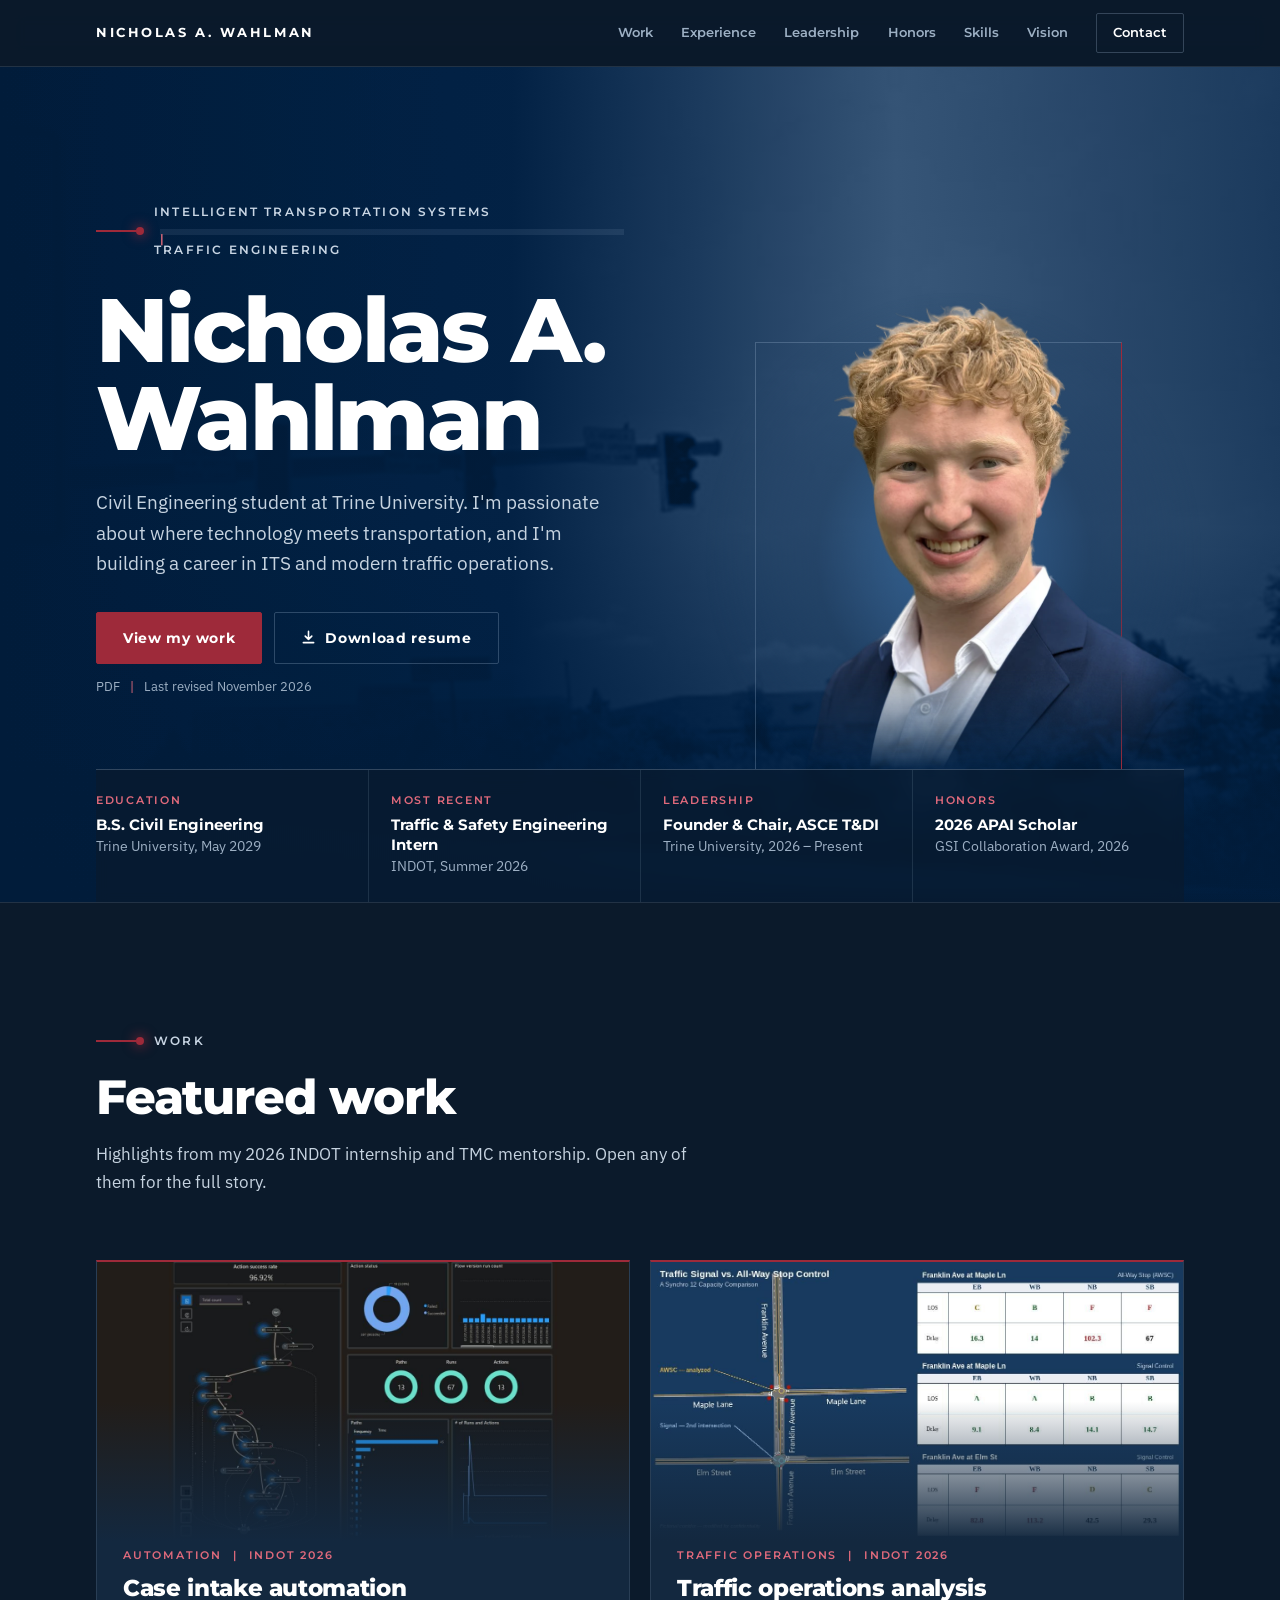
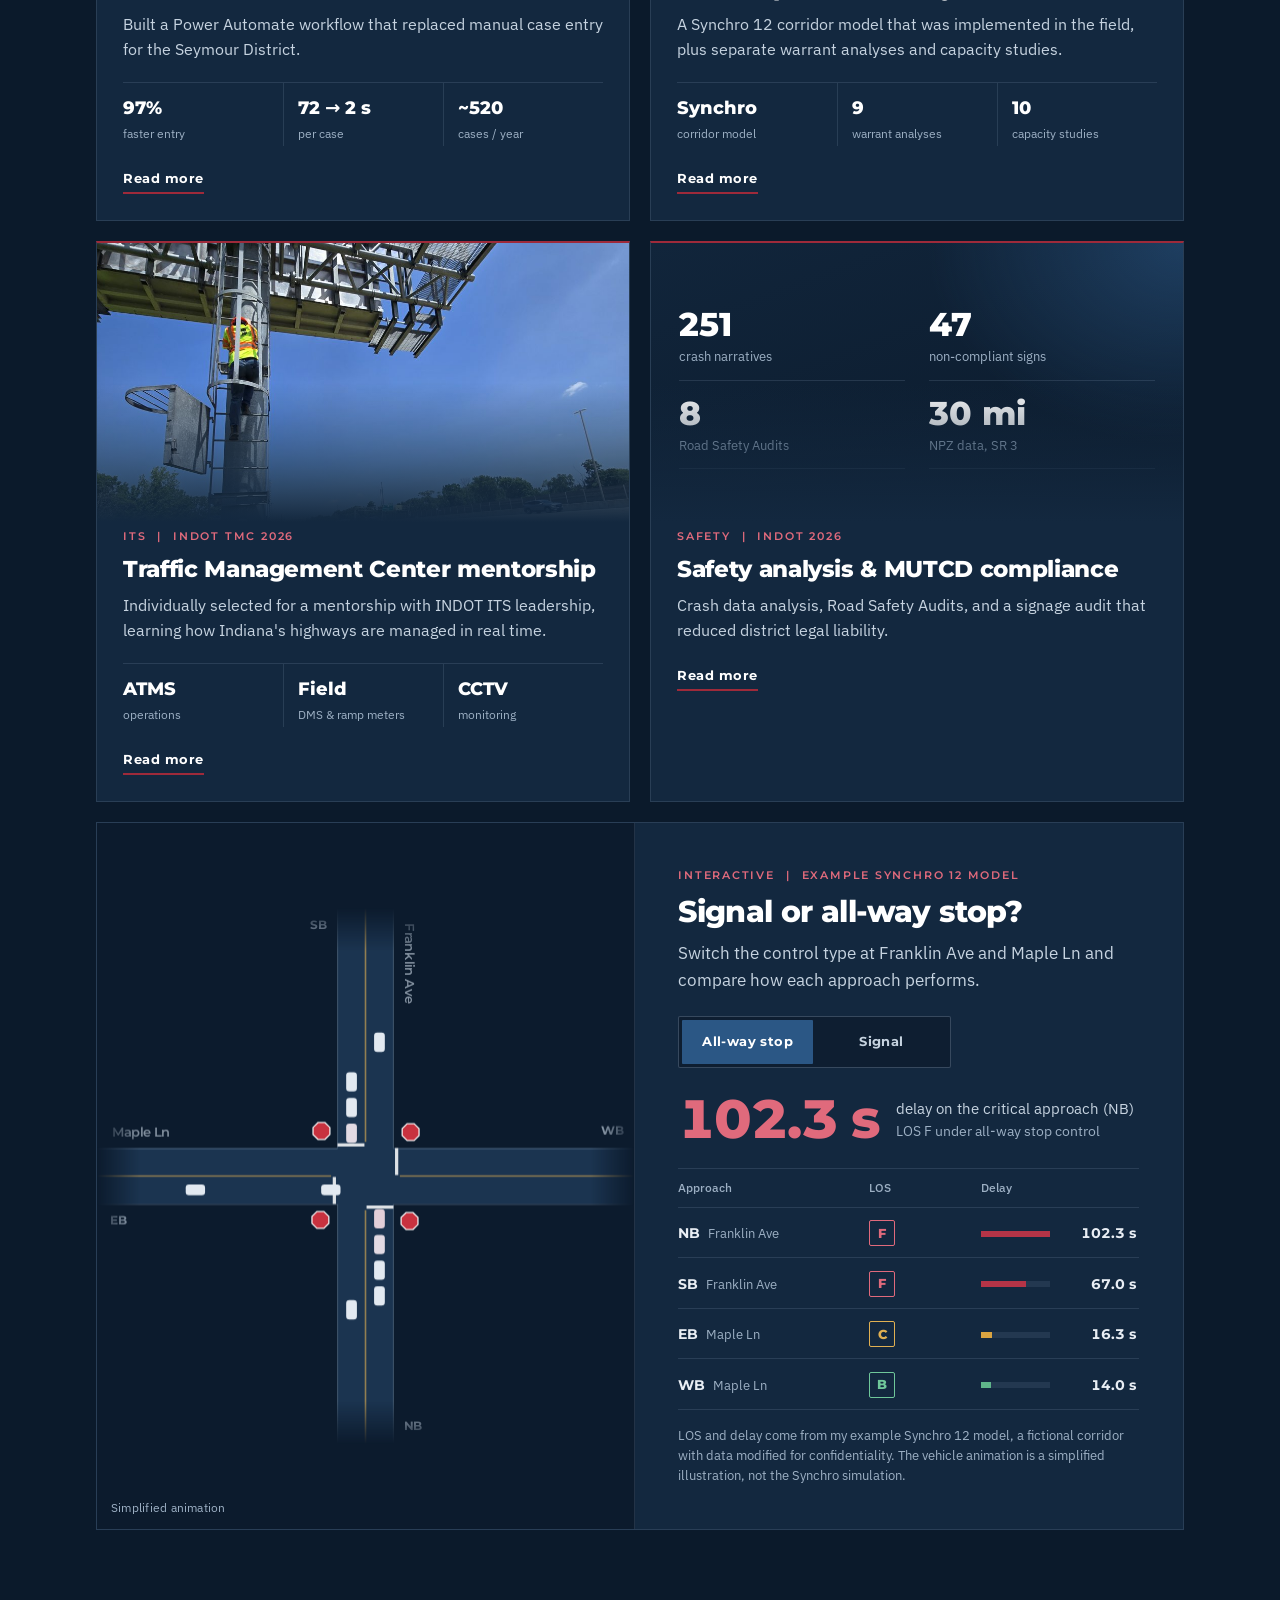
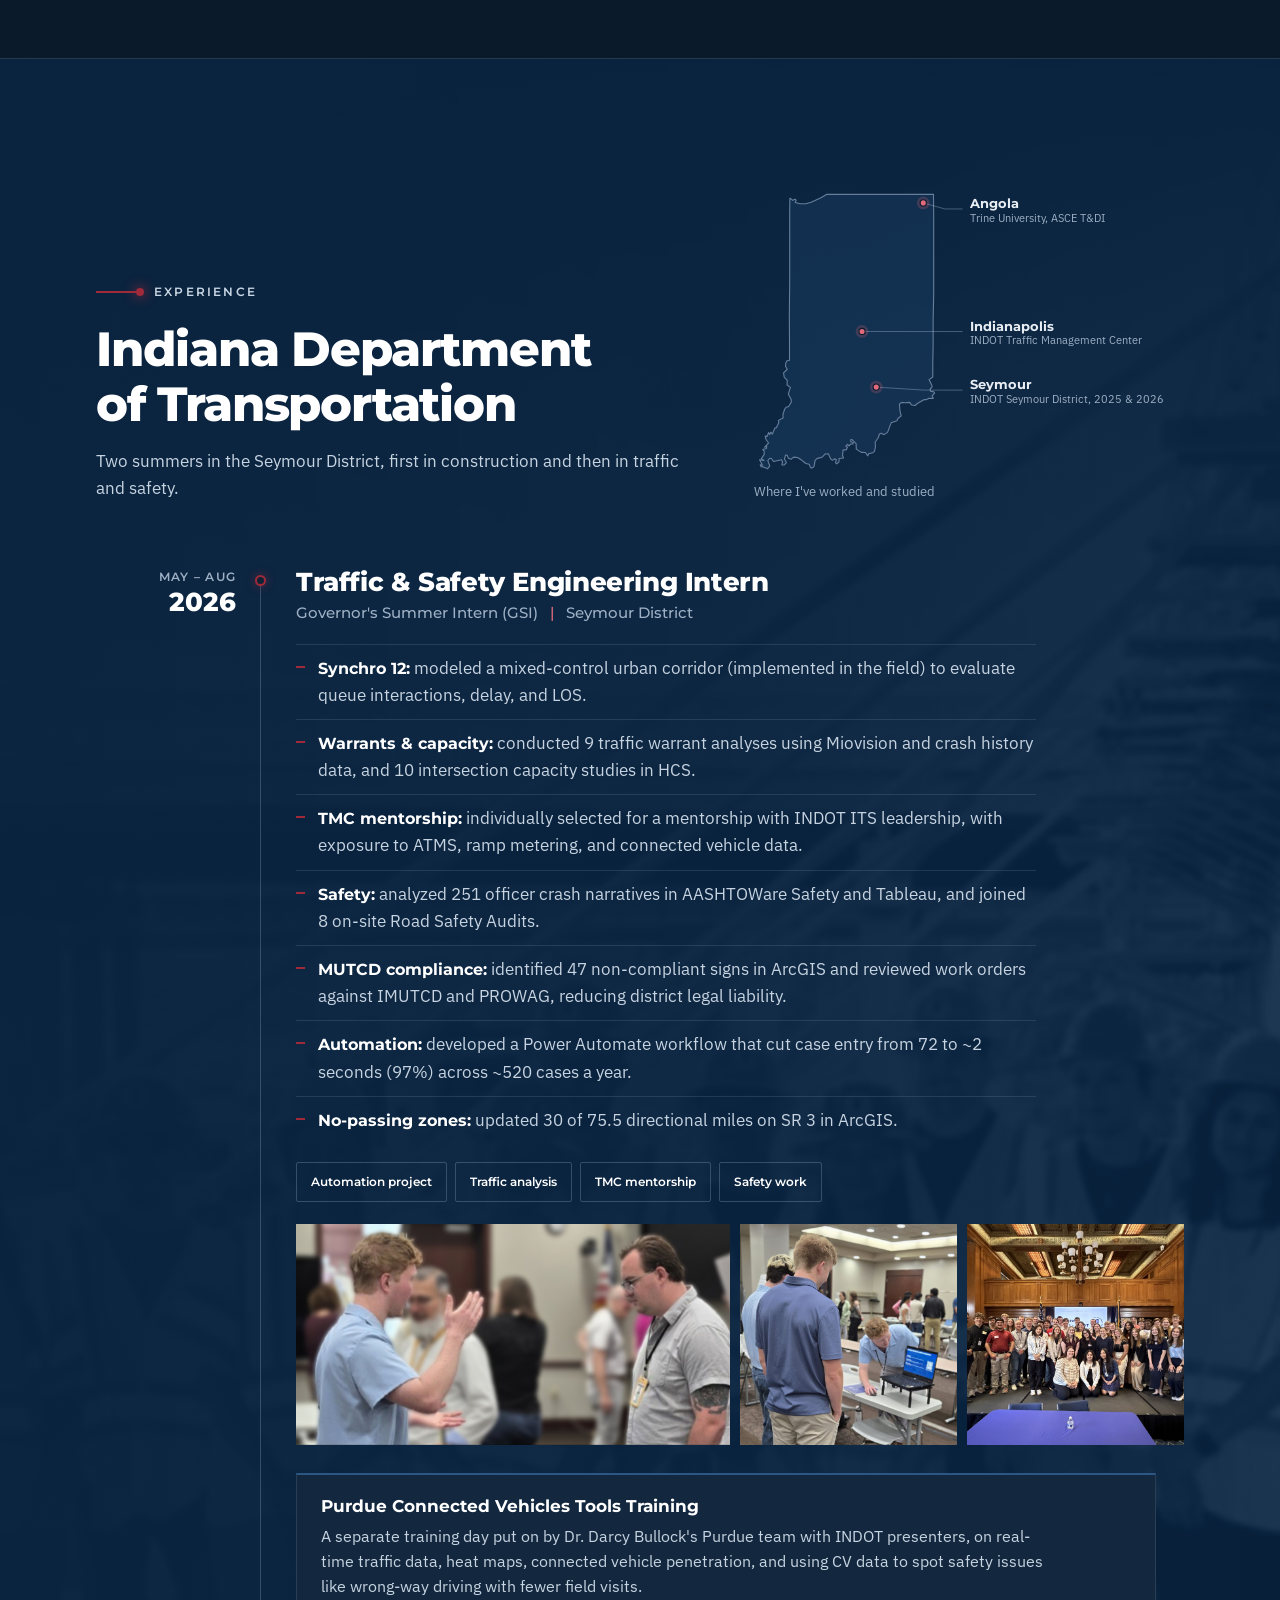
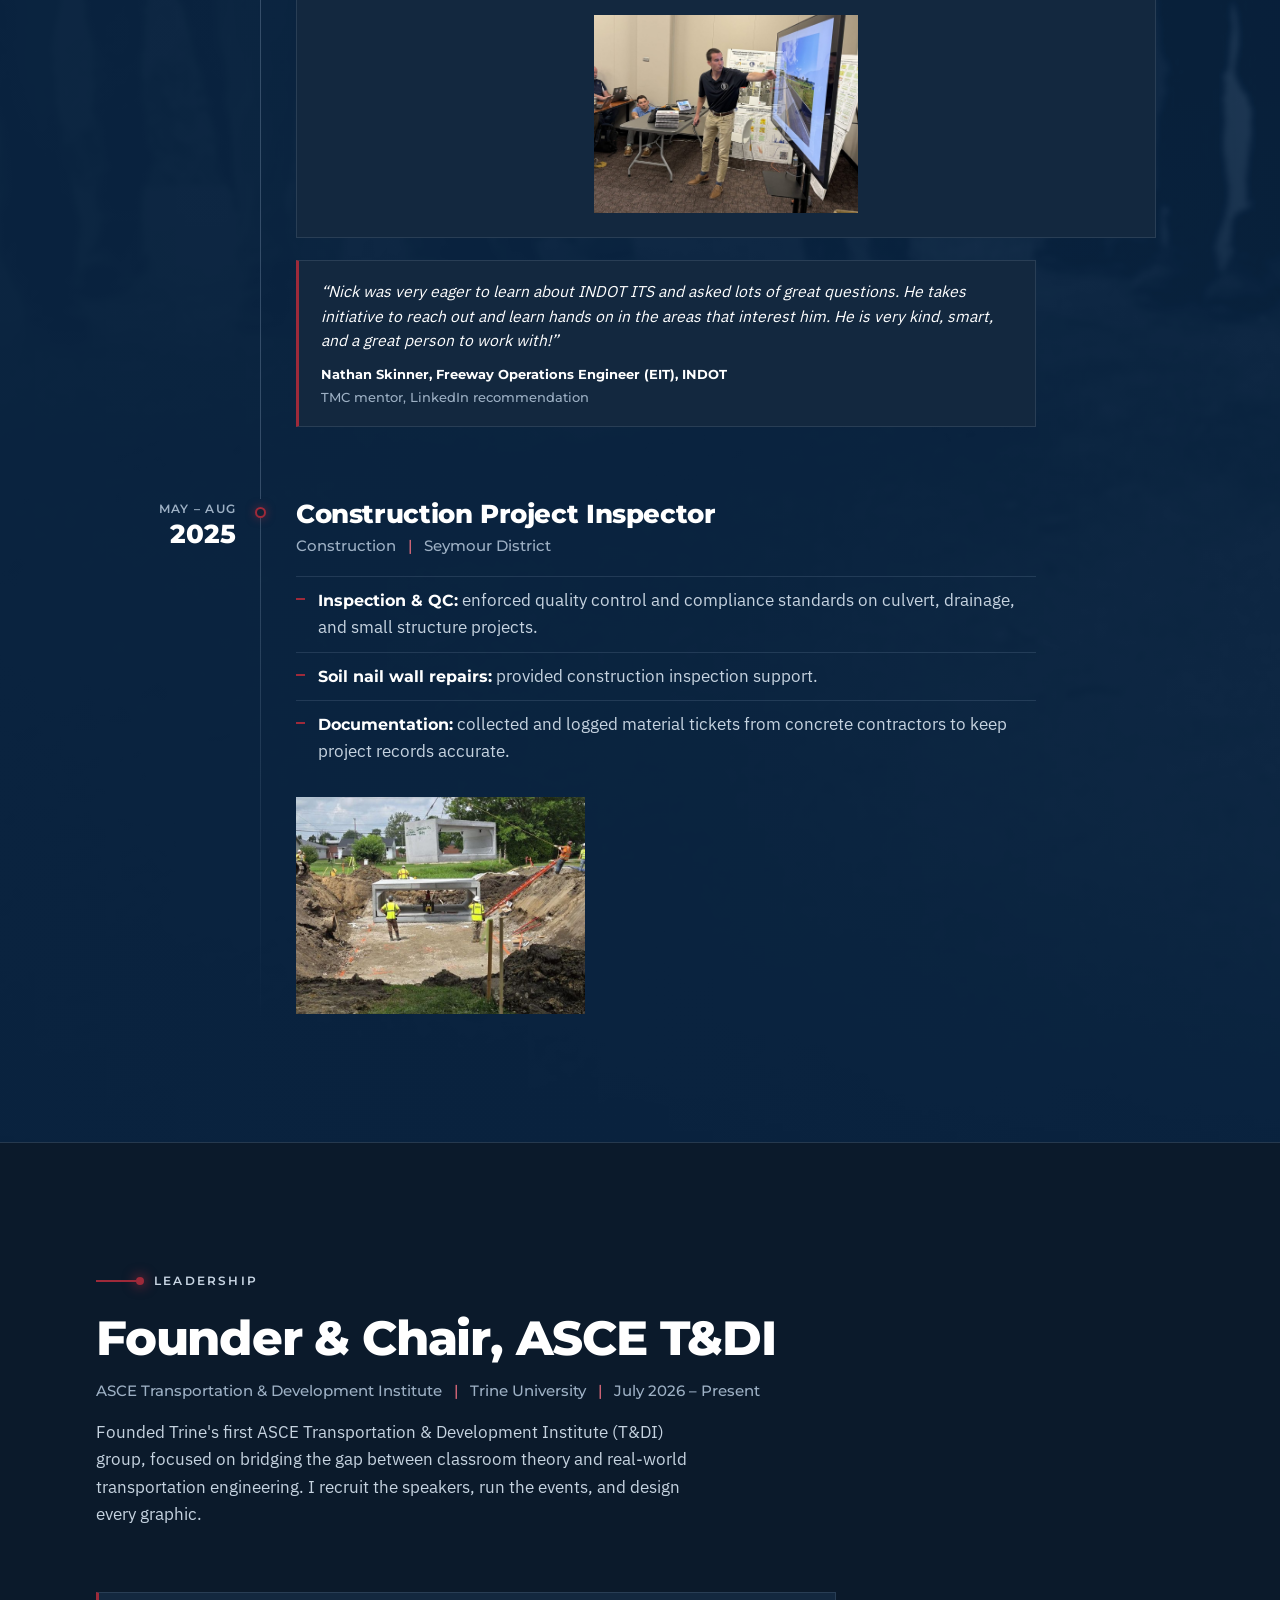
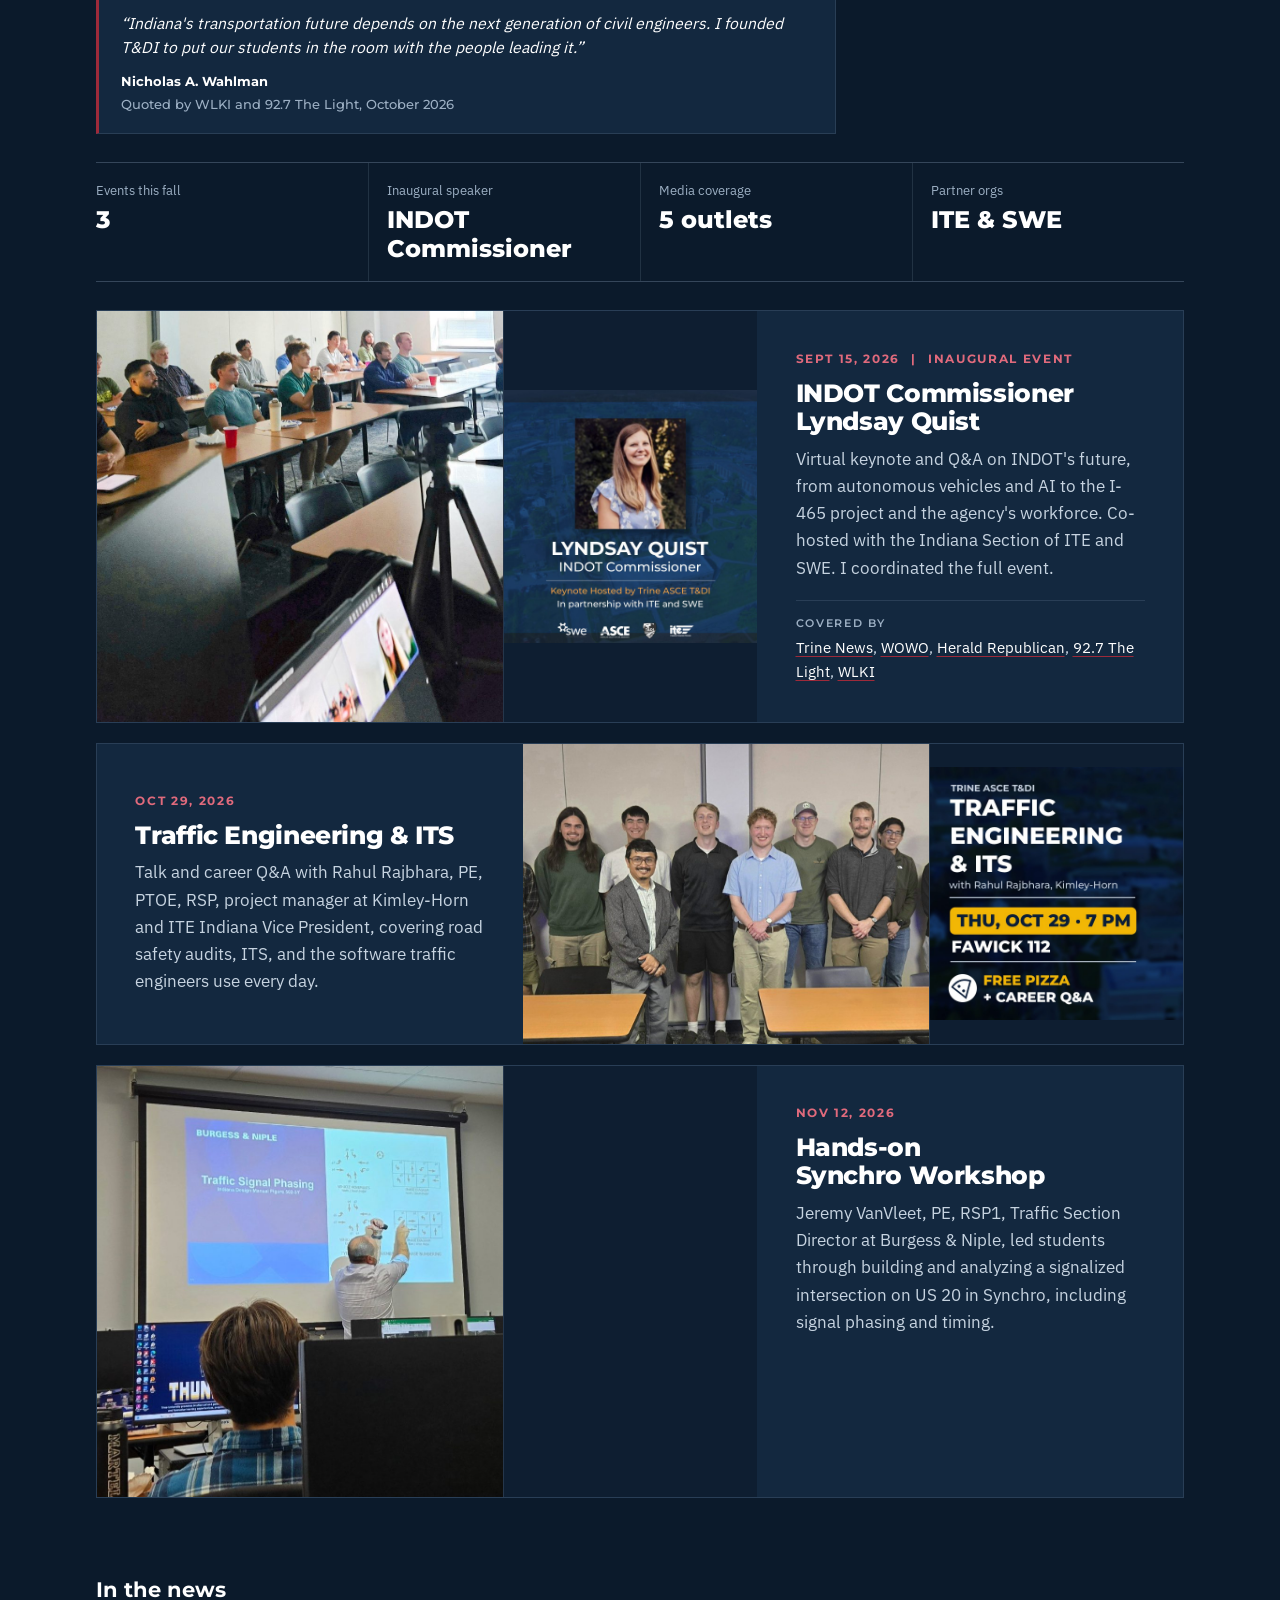
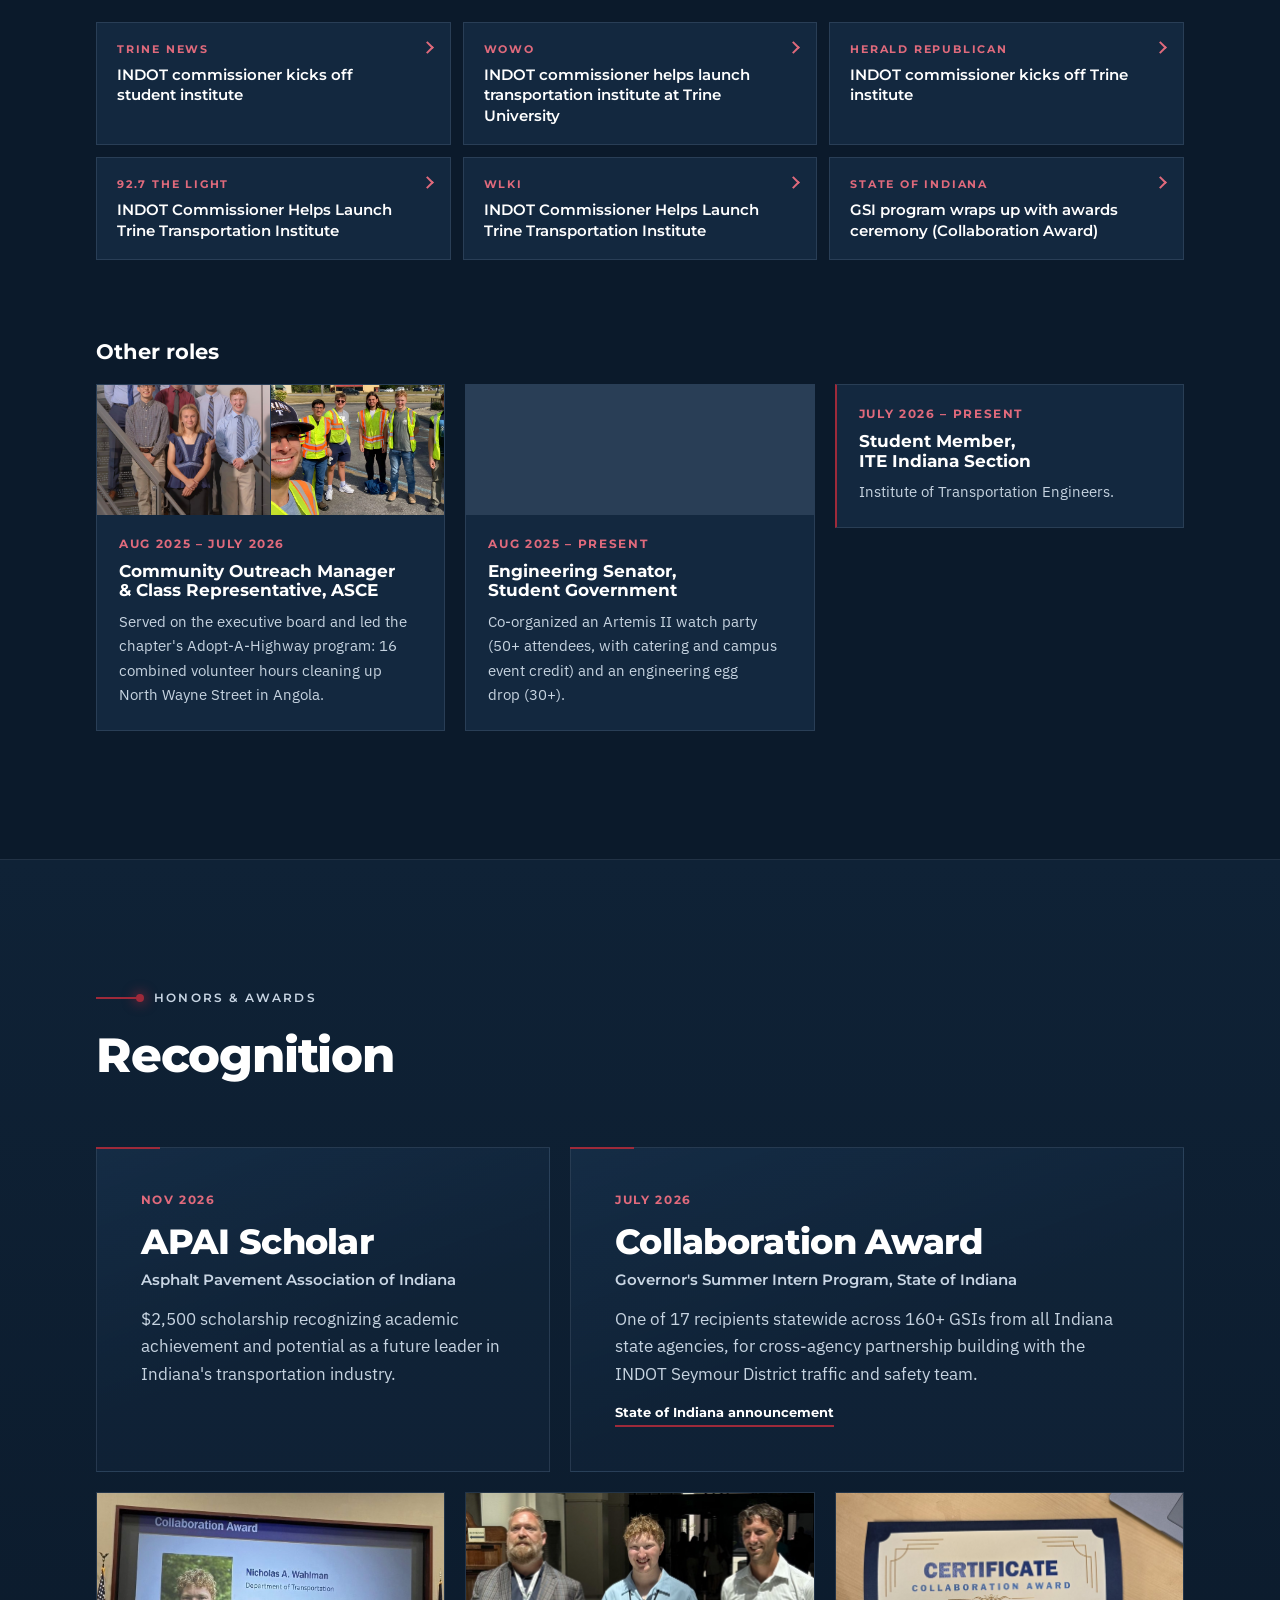
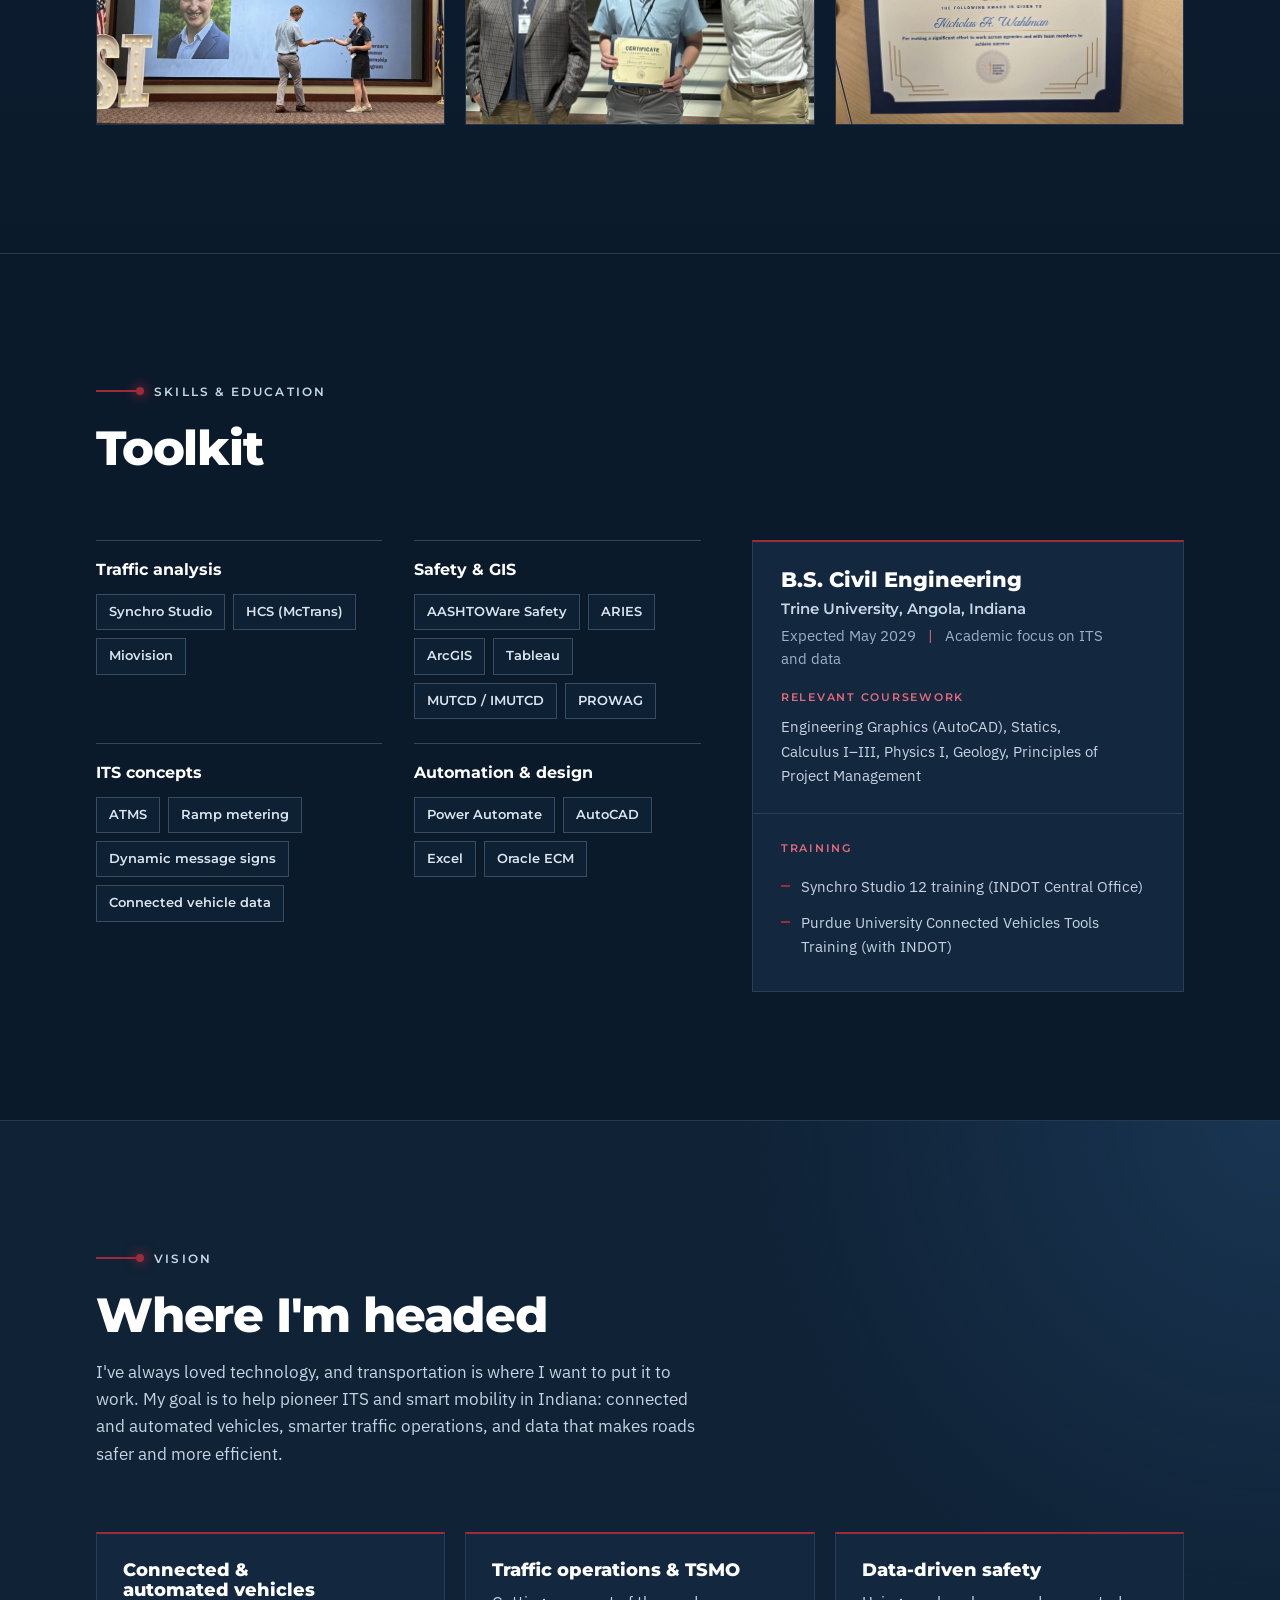
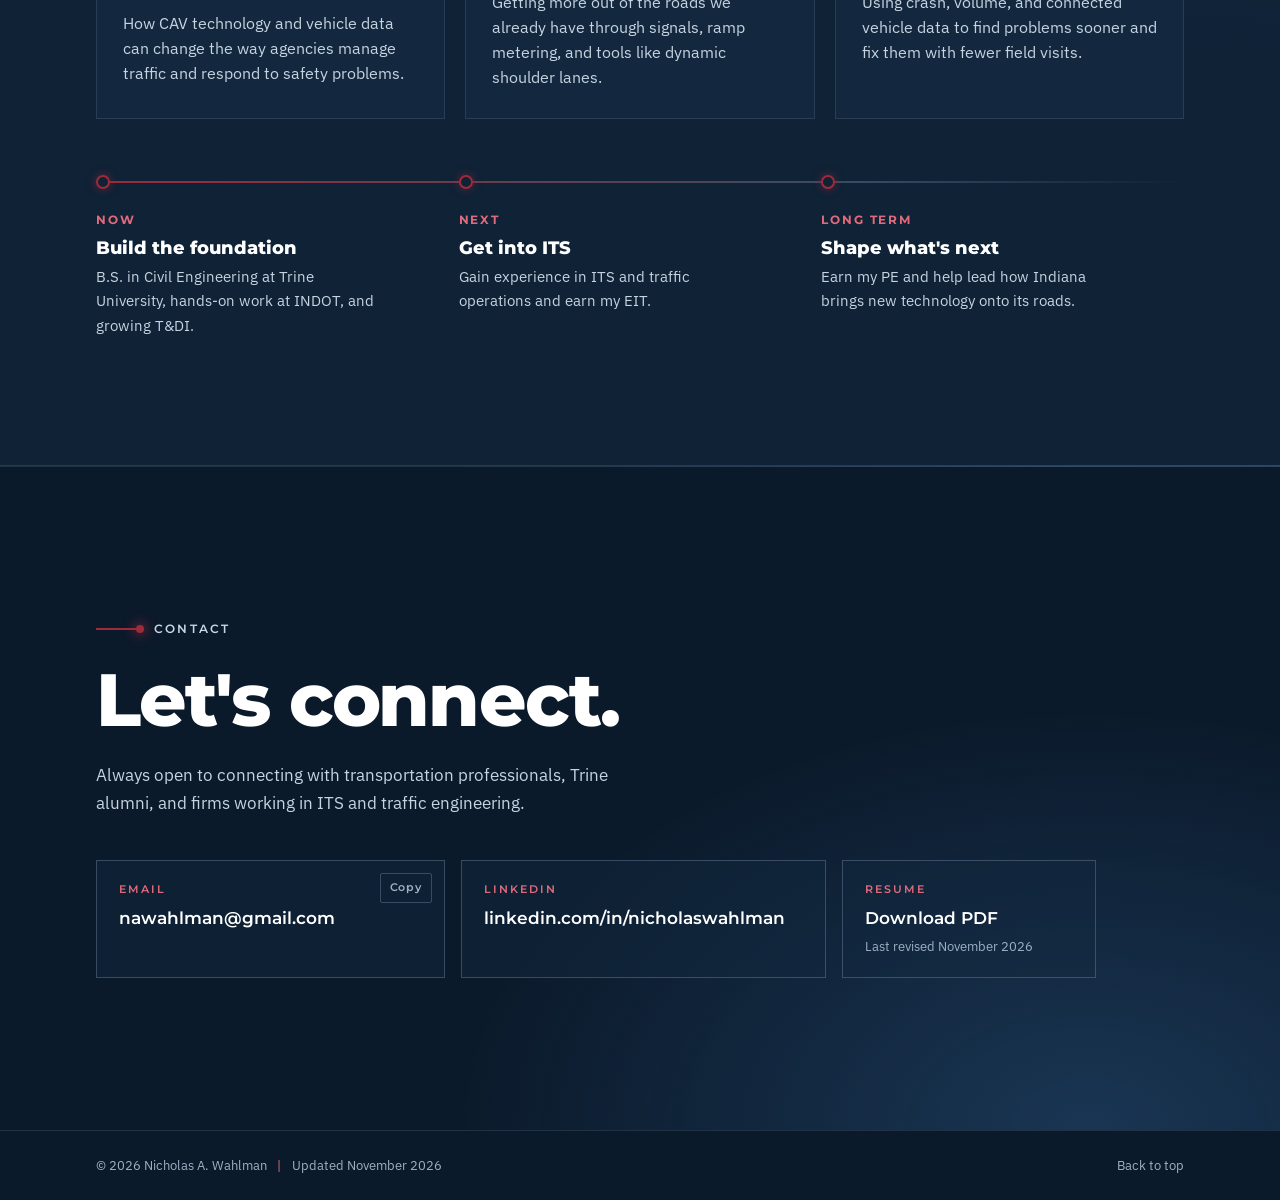
==== commit 1ab939e0: "Add files via upload" ====
--- a/index.html
+++ b/index.html
@@ -22,7 +22,7 @@
 <link rel="apple-touch-icon" href="apple-touch-icon.png">
 <link rel="preload" href="fonts/montserrat-latin-800-normal.woff2" as="font" type="font/woff2" crossorigin>
 <link rel="preload" href="img/headshot-cutout.webp" as="image" fetchpriority="high">
-<link rel="stylesheet" href="styles.css?v=11">
+<link rel="stylesheet" href="styles.css?v=12">
 <script type="application/ld+json">
 {
   "@context": "https://schema.org",
@@ -236,8 +236,8 @@
             <button type="button" data-case="case-tmc">TMC mentorship</button>
             <button type="button" data-case="case-safety">Safety work</button>
           </div>
-          <div class="gallery g3">
-            <img data-zoom src="img/gsi-poster-talk.jpg" alt="Presenting my summer work at the 2026 GSI poster session" loading="lazy" decoding="async" width="1600" height="1308">
+          <div class="gallery g3 poster">
+            <img data-zoom src="img/gsi-poster-talk.jpg?v=2" alt="Presenting my summer work at the 2026 GSI poster session" loading="lazy" decoding="async" width="1439" height="733">
             <img data-zoom src="img/gsi-poster-booth.jpg" alt="Walking visitors through my work at the 2026 GSI poster session" loading="lazy" decoding="async" width="1379" height="1400">
             <img data-zoom src="img/gsi-intern-day.jpg" alt="State of Indiana GSI all-intern day, 2026" loading="lazy" decoding="async" width="1800" height="1350">
           </div>
@@ -674,6 +674,6 @@
   </div>
 </dialog>
 
-<script src="main.js?v=11" defer></script>
+<script src="main.js?v=12" defer></script>
 </body>
 </html>
--- a/styles.css
+++ b/styles.css
@@ -589,3 +589,42 @@
   .calc-out dd { margin: 0; font-size: 1.15rem; }
 }
 @media print { .demo, .inmap, .calc, .linkbtn { display: none !important; } }
+
+/* ================= v12 ================= */
+/* poster-session row: wide photo gets two columns */
+.gallery.poster { grid-template-columns: 2fr 1fr 1fr; }
+.gallery.poster img { aspect-ratio: auto; height: 0; min-height: 100%; }
+.gallery.poster img:first-child { height: auto; min-height: 0; aspect-ratio: 1439 / 733; }
+@media (max-width: 760px) {
+  .gallery.poster { grid-template-columns: 1fr 1fr; }
+  .gallery.poster img { height: auto; min-height: 0; aspect-ratio: 4 / 3; }
+  .gallery.poster img:first-child { aspect-ratio: 1439 / 733; }
+}
+
+@media (prefers-reduced-motion: no-preference) {
+  /* one load sequence for the hero */
+  .hero-copy > *, .hero-portrait { animation: rise .8s cubic-bezier(.2,.7,.2,1) both; }
+  .hero-copy > :nth-child(2) { animation-delay: .08s; }
+  .hero-copy > :nth-child(3) { animation-delay: .16s; }
+  .hero-copy > :nth-child(4) { animation-delay: .24s; }
+  .hero-copy > :nth-child(n+5) { animation-delay: .32s; }
+  .hero-portrait { animation-name: fadein; animation-duration: 1.4s; }
+  .hero .kicker .rule { transform-origin: left; animation: draw .7s .2s cubic-bezier(.2,.7,.2,1) both; }
+
+  /* map draws in when it reaches the screen */
+  .js .inmap .state { stroke-dasharray: 1400; stroke-dashoffset: 1400; transition: stroke-dashoffset 1.8s cubic-bezier(.4,.1,.2,1), fill .8s 1.2s; fill: rgba(43,87,133,0); }
+  .js .inmap .lead { stroke-dasharray: 120; stroke-dashoffset: 120; transition: stroke-dashoffset .6s; }
+  .js .inmap .pin, .js .inmap .halo, .js .inmap text { opacity: 0; transition: opacity .5s; }
+  .js .inmap g:nth-of-type(2) * { transition-delay: .2s; } .js .inmap g:nth-of-type(3) * { transition-delay: .4s; }
+  .js .inmap.in .state { stroke-dashoffset: 0; fill: rgba(43,87,133,.22); }
+  .js .inmap.in .lead { stroke-dashoffset: 0; transition-delay: 1.3s; }
+  .js .inmap.in .pin, .js .inmap.in .halo { opacity: 1; transition-delay: 1.1s; }
+  .js .inmap.in text { opacity: 1; transition-delay: 1.6s; }
+  .js .inmap.in g:nth-of-type(2) .lead, .js .inmap.in g:nth-of-type(2) text { transition-delay: 1.5s; }
+  .js .inmap.in g:nth-of-type(3) .lead, .js .inmap.in g:nth-of-type(3) text { transition-delay: 1.7s; }
+  .inmap.in .halo { animation: ping 2.6s 2.2s ease-out infinite; transform-box: fill-box; transform-origin: center; }
+}
+@keyframes rise { from { opacity: 0; transform: translateY(14px); } to { opacity: 1; transform: none; } }
+@keyframes fadein { from { opacity: 0; } to { opacity: 1; } }
+@keyframes draw { from { transform: scaleX(0); } to { transform: none; } }
+@keyframes ping { 0% { transform: scale(1); opacity: .9; } 70%, 100% { transform: scale(2.4); opacity: 0; } }
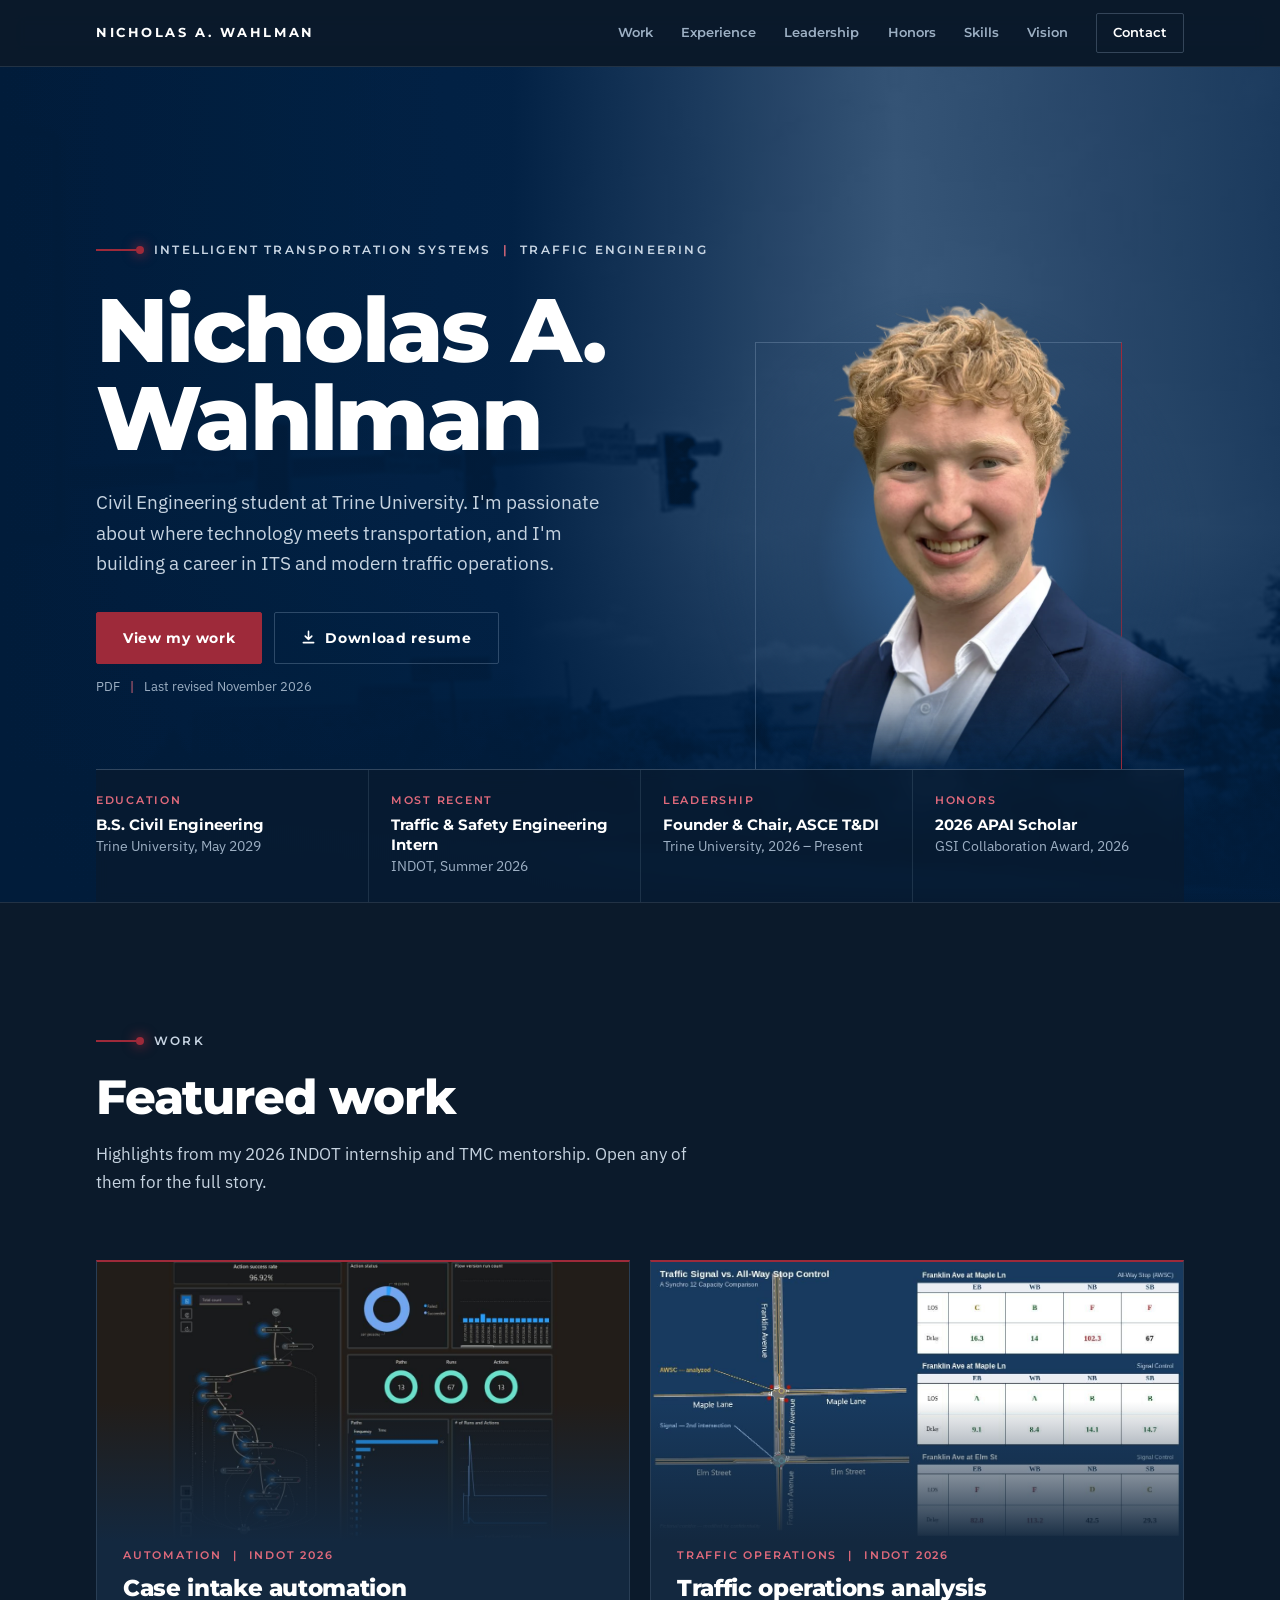
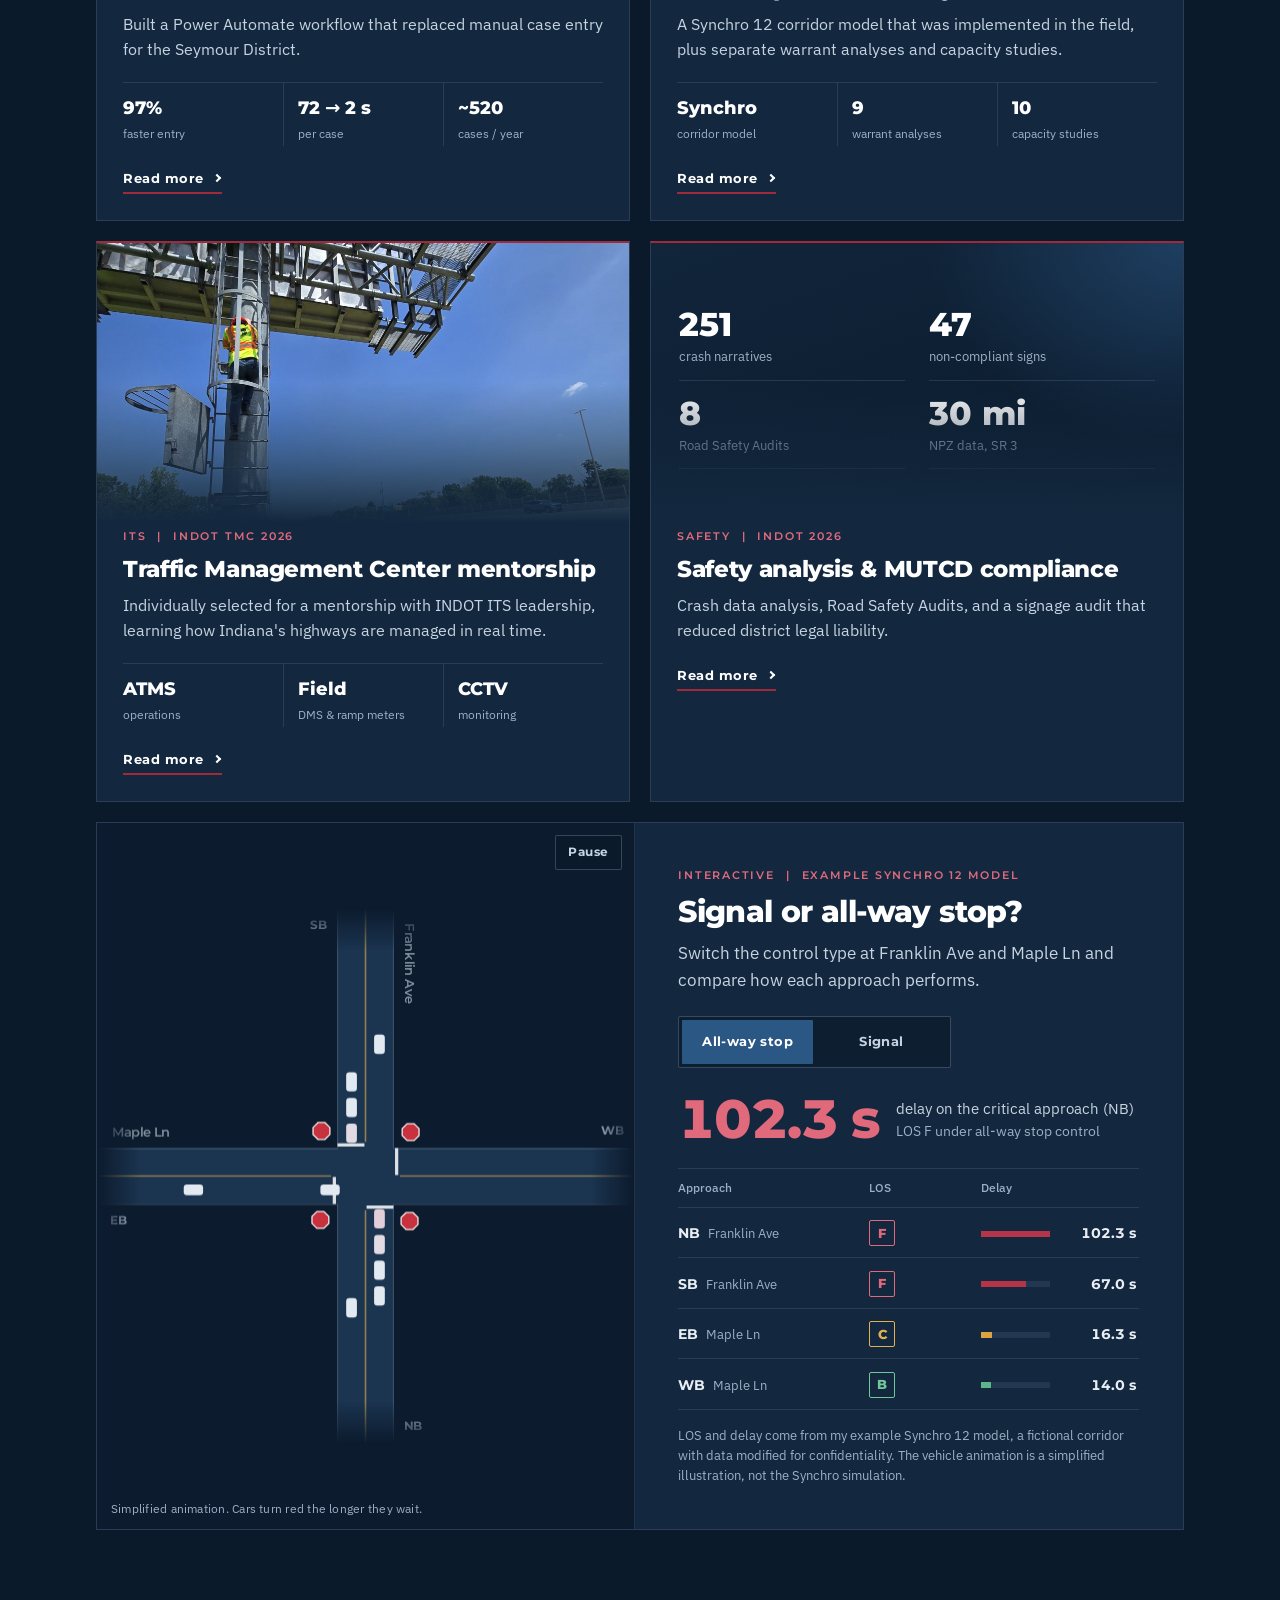
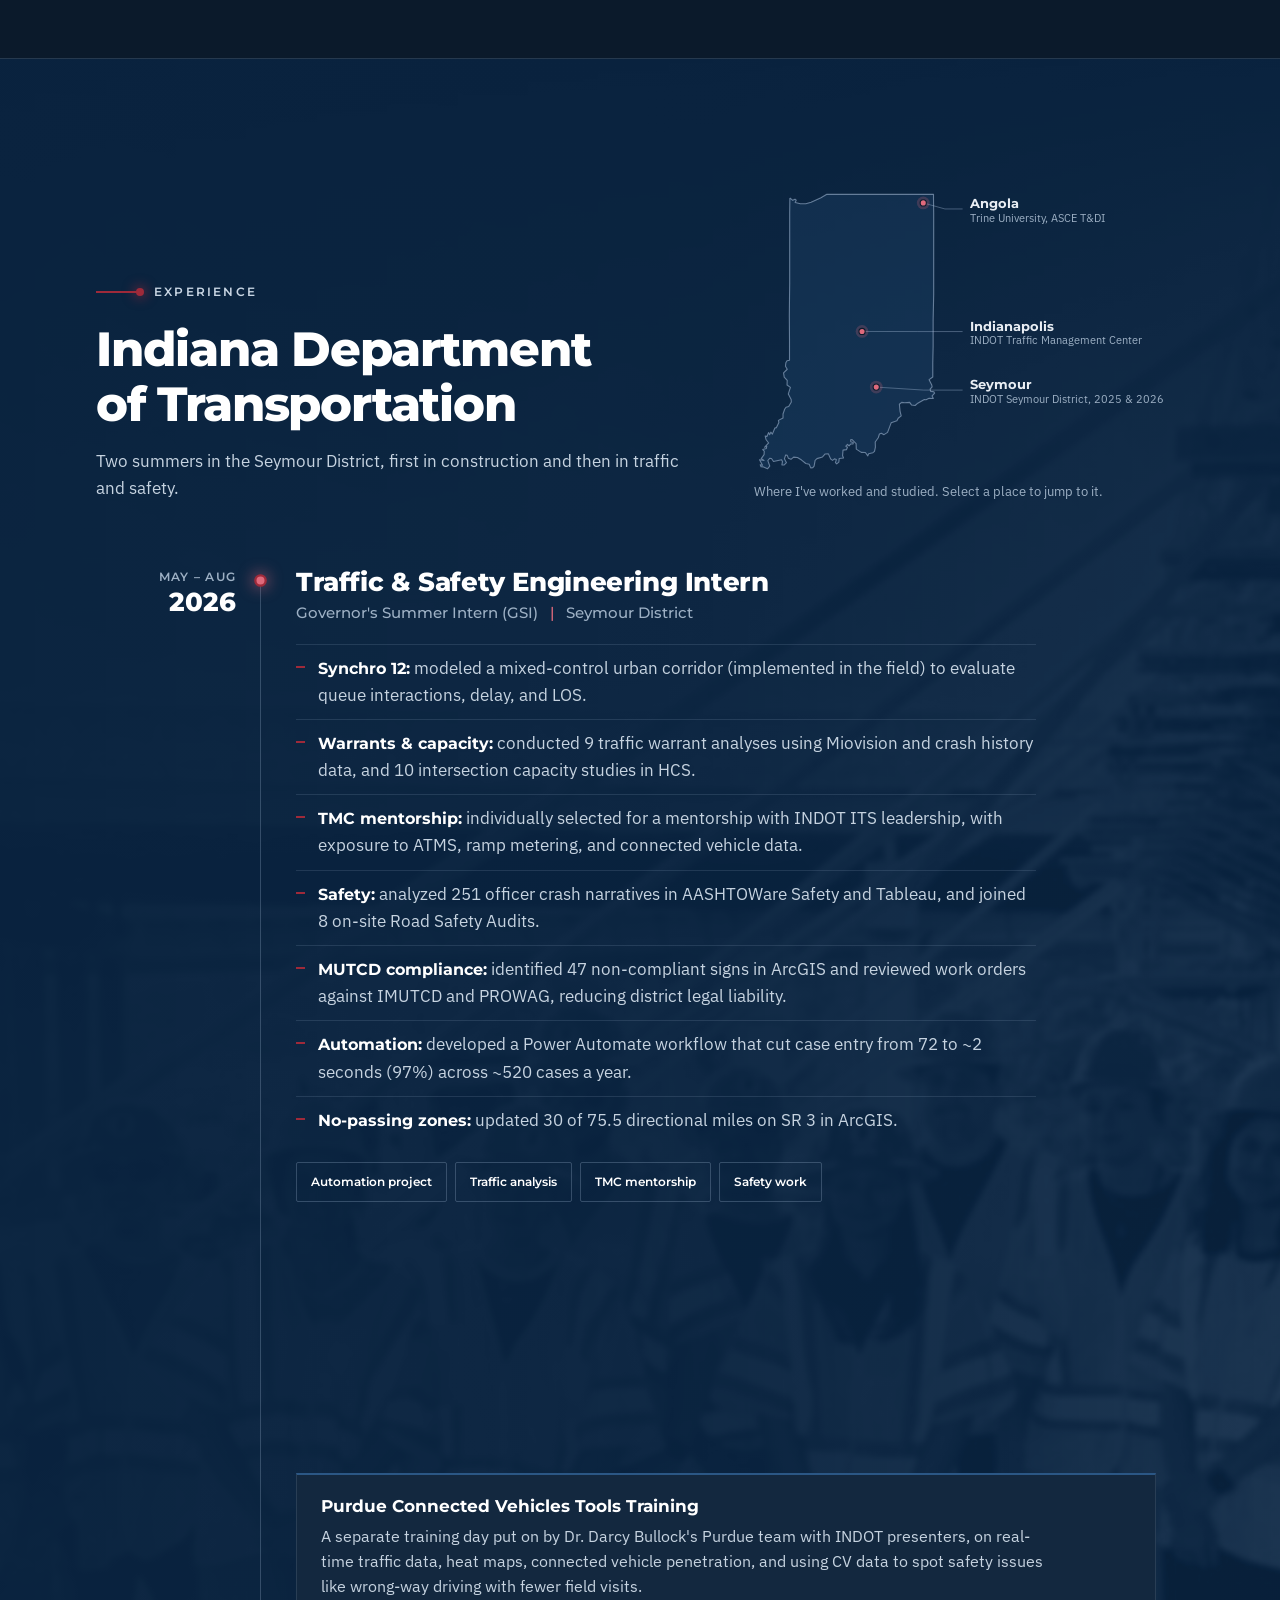
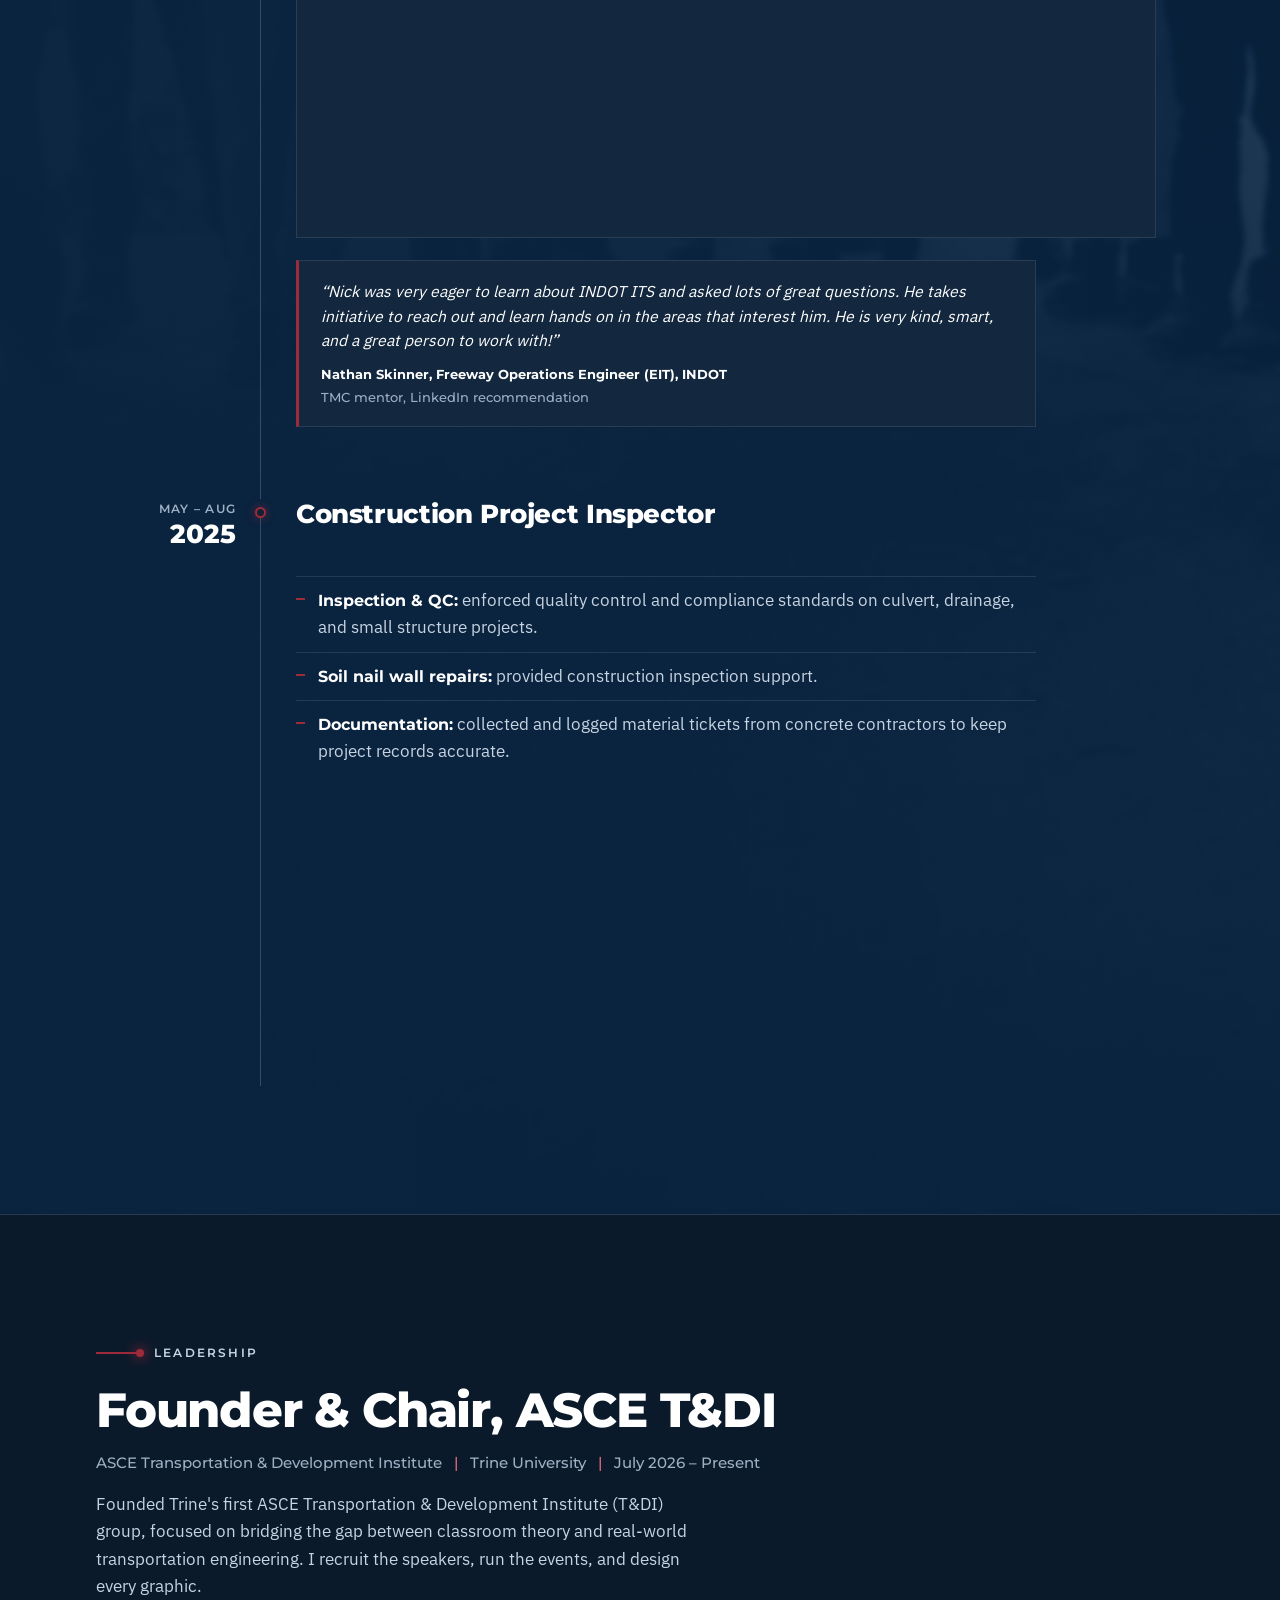
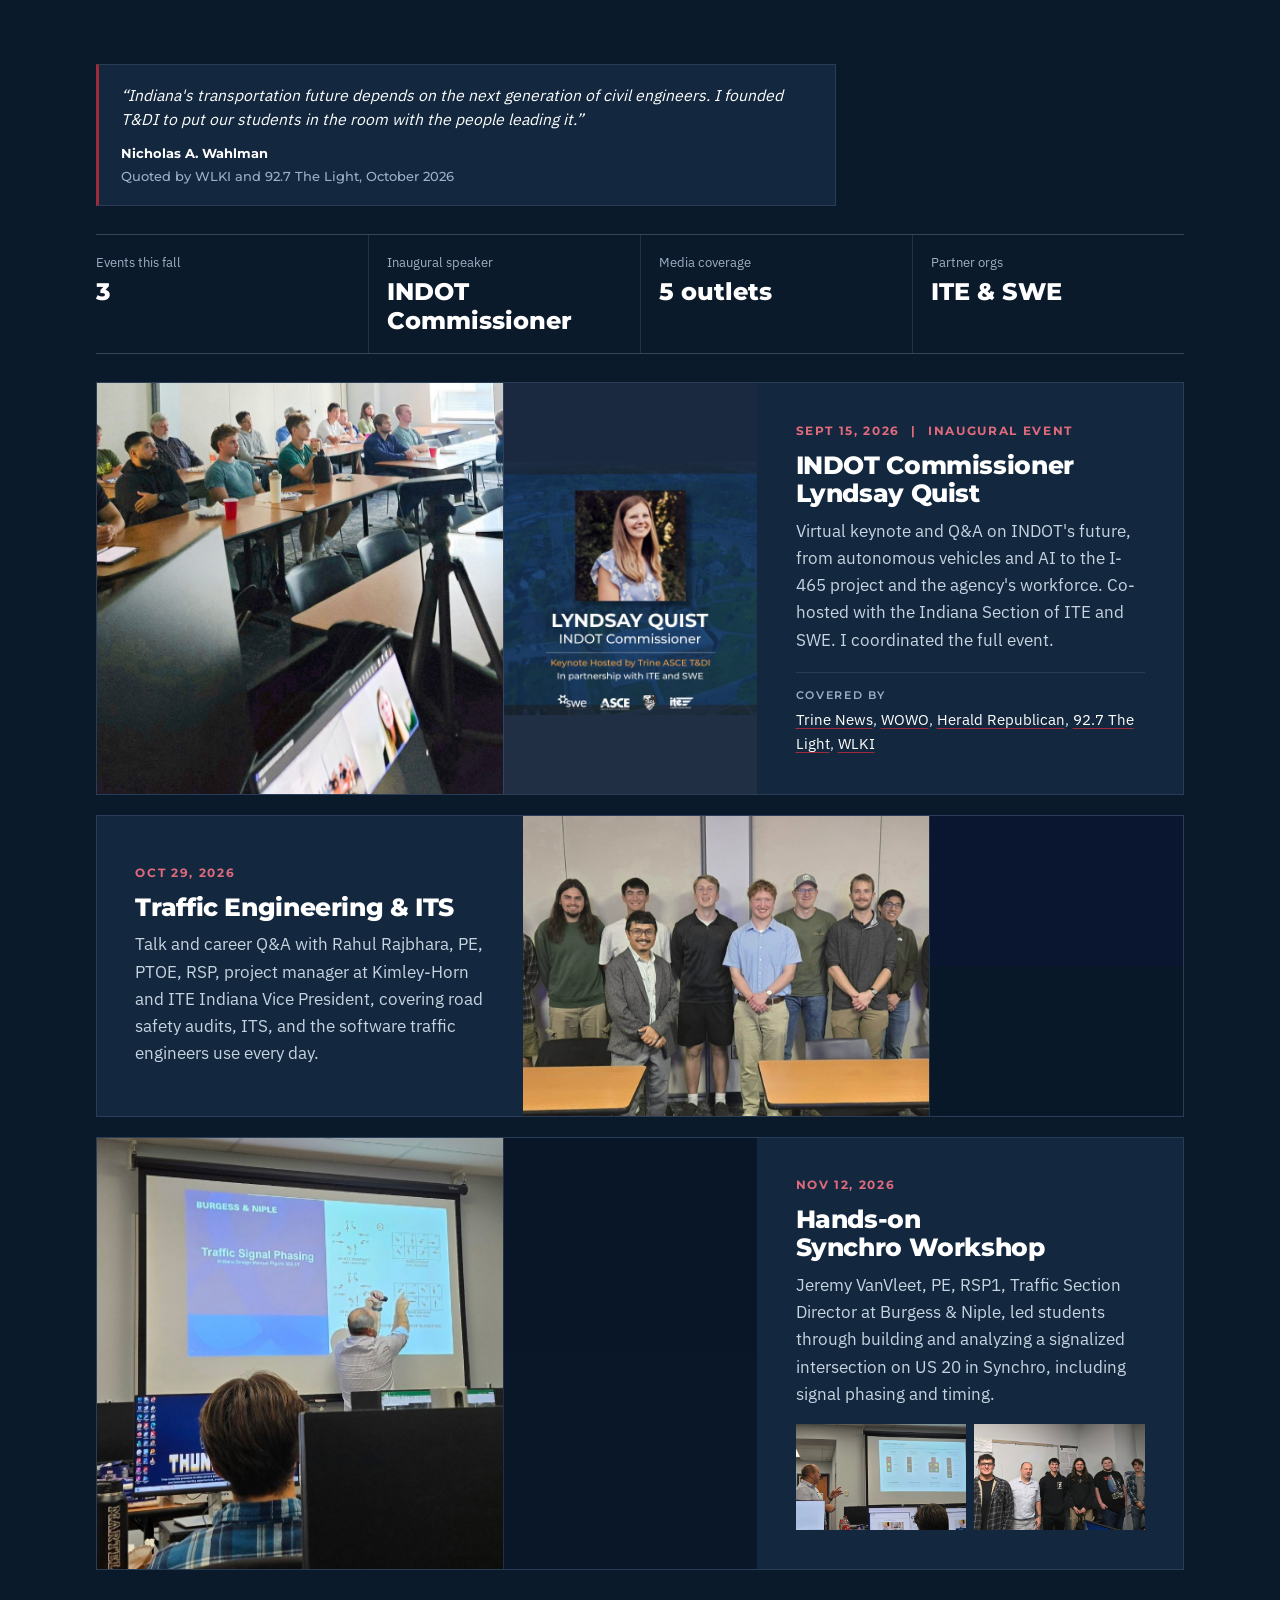
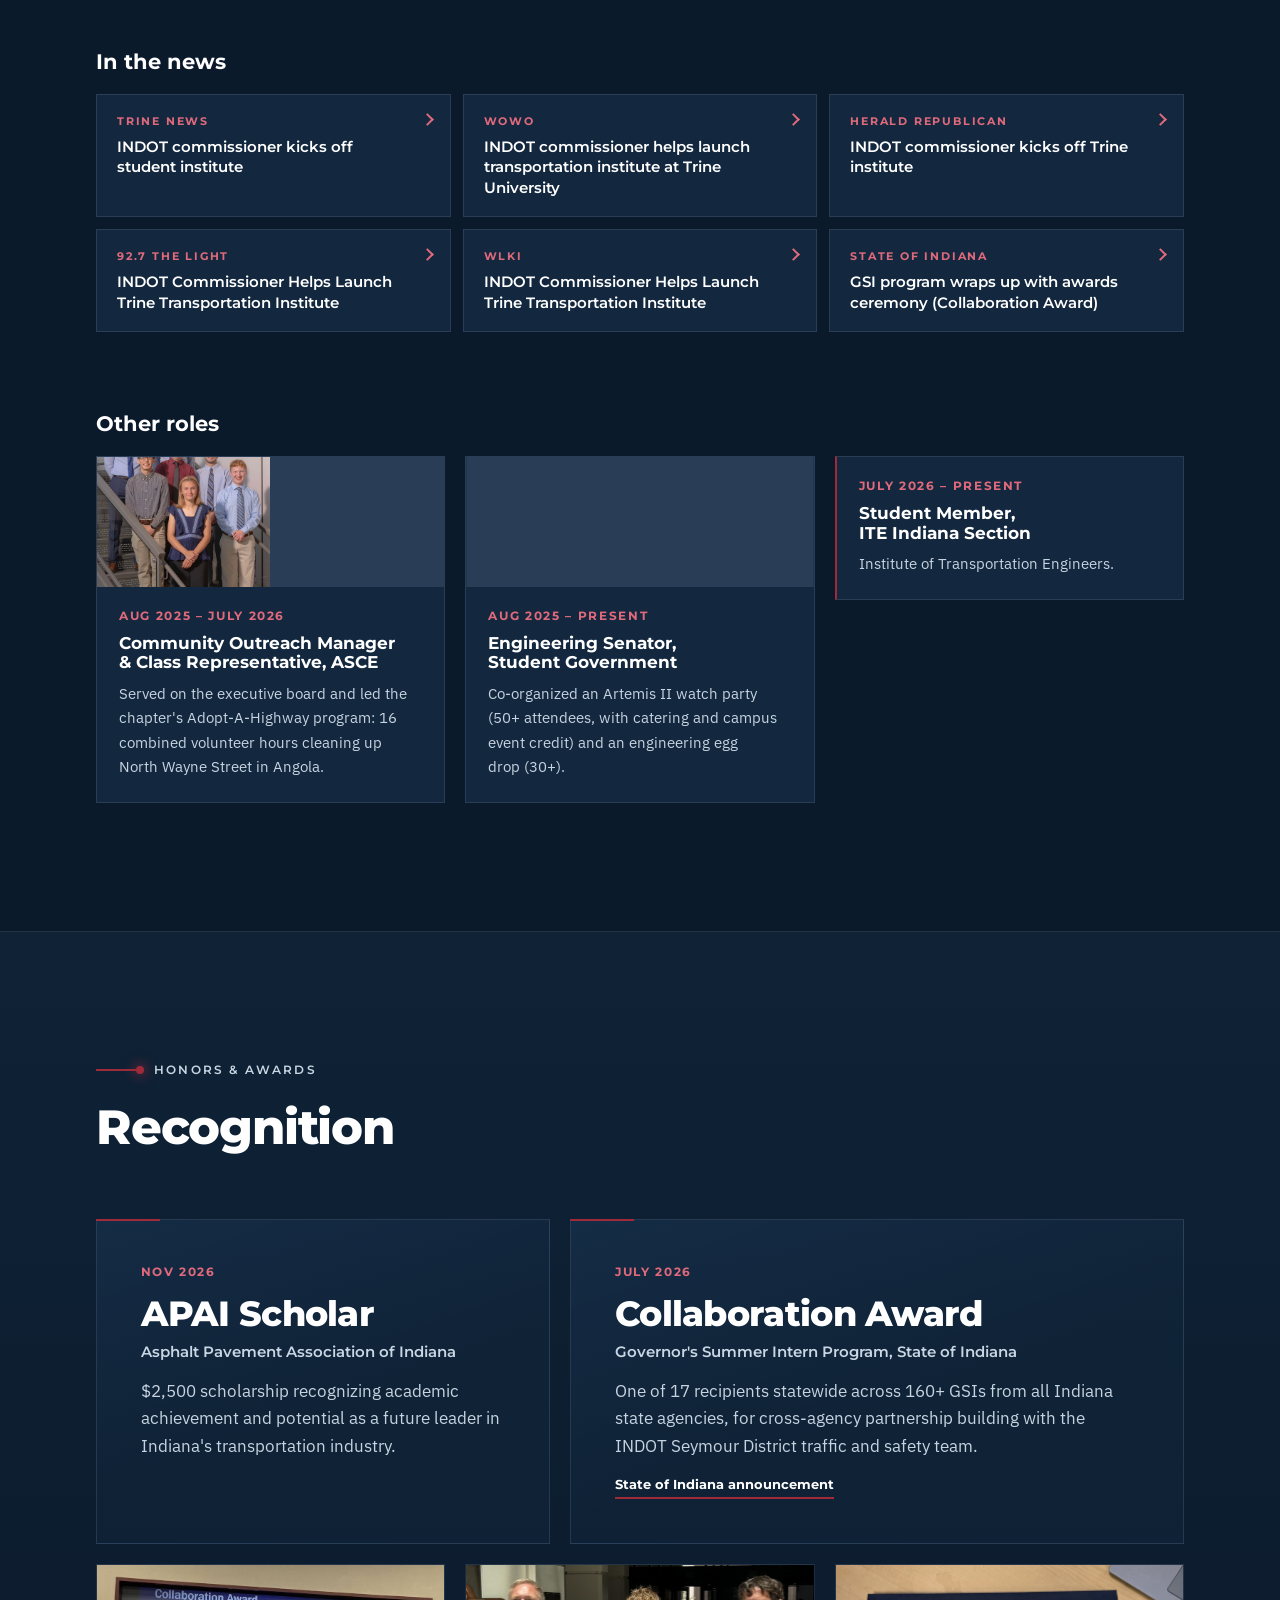
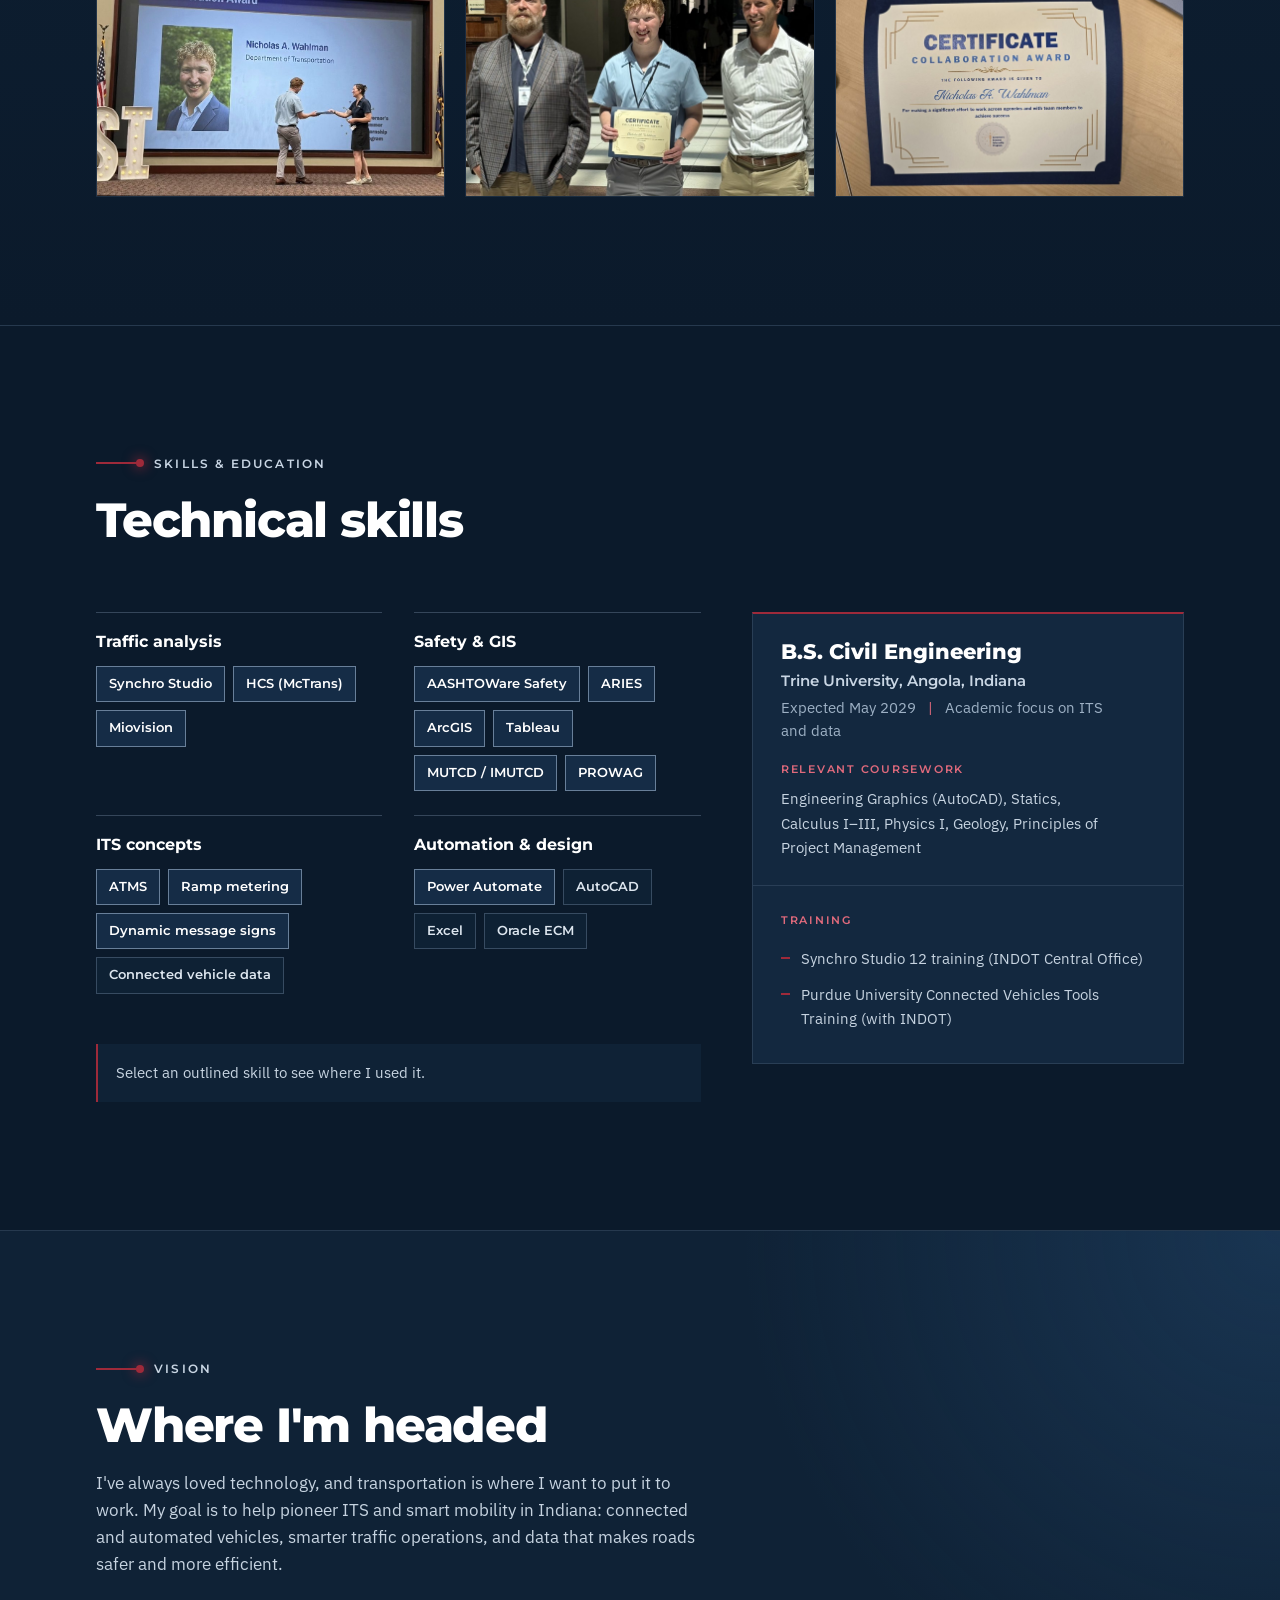
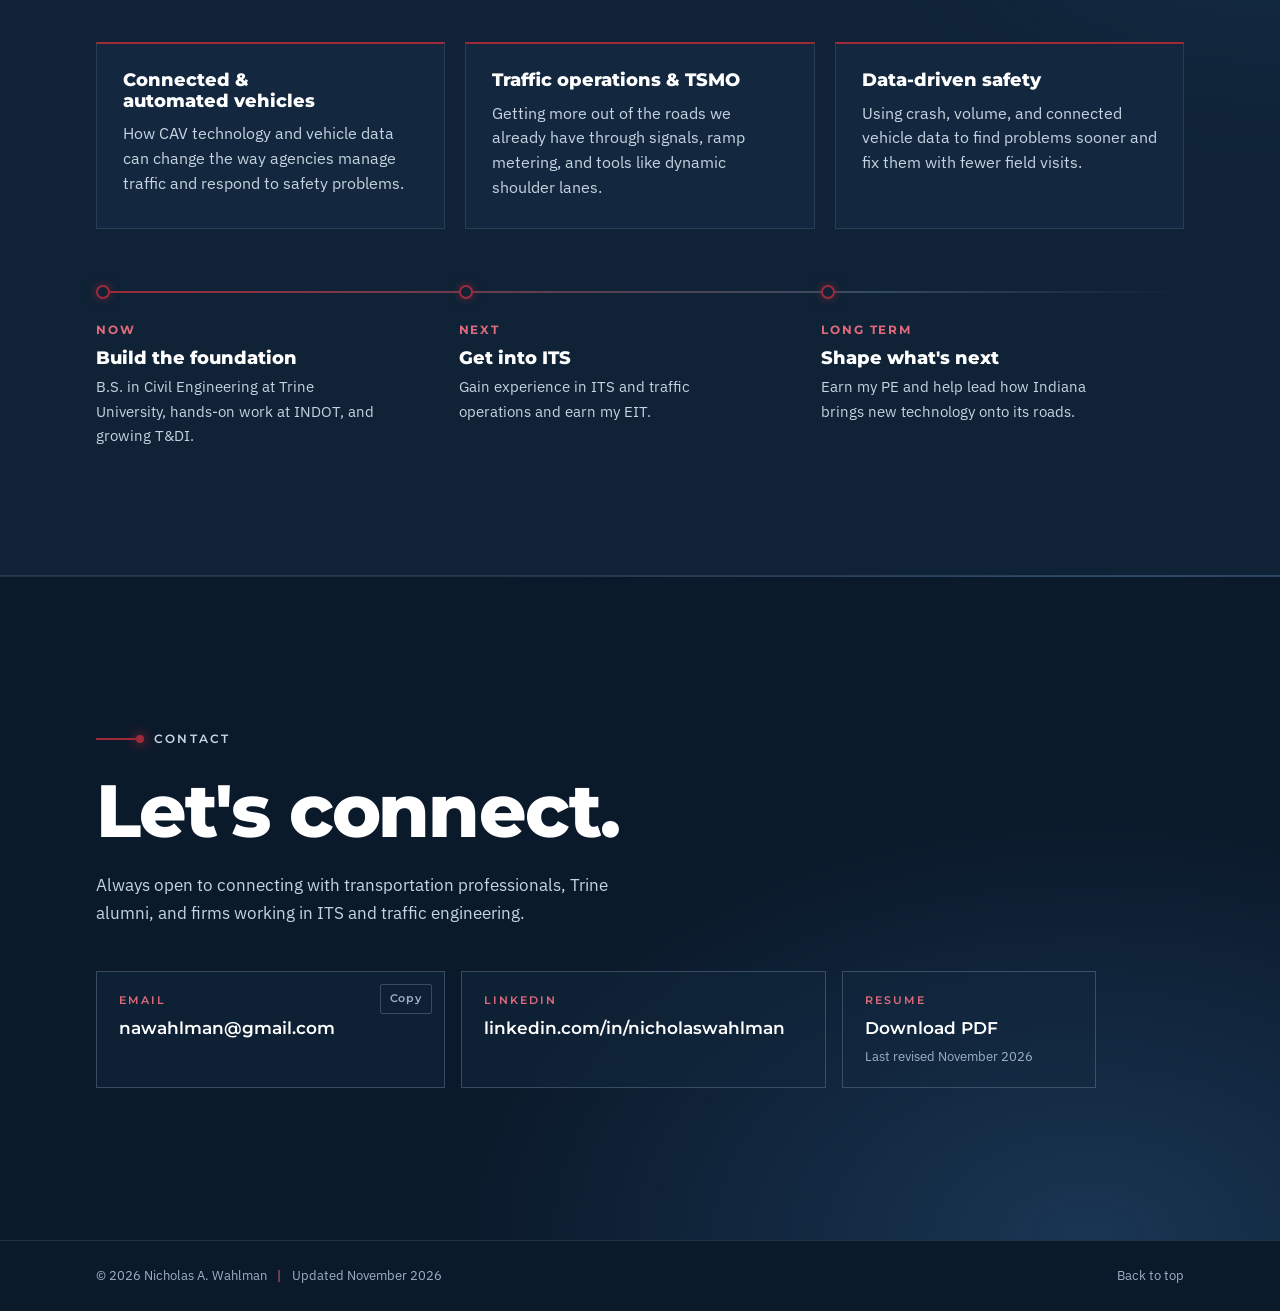
==== commit 96ee1fd5: "Add files via upload" ====
--- a/index.html
+++ b/index.html
@@ -22,7 +22,7 @@
 <link rel="apple-touch-icon" href="apple-touch-icon.png">
 <link rel="preload" href="fonts/montserrat-latin-800-normal.woff2" as="font" type="font/woff2" crossorigin>
 <link rel="preload" href="img/headshot-cutout.webp" as="image" fetchpriority="high">
-<link rel="stylesheet" href="styles.css?v=12">
+<link rel="stylesheet" href="styles.css?v=14">
 <script type="application/ld+json">
 {
   "@context": "https://schema.org",
@@ -64,7 +64,7 @@
   <div class="wrap hero-grid">
     <div class="hero-copy">
       <p class="kicker"><span class="rule" aria-hidden="true"></span><span>Intelligent Transportation Systems <span class="bar">|</span> Traffic Engineering</span></p>
-      <h1>Nicholas A.<br>Wahlman</h1>
+      <h1><span class="ln"><span>Nicholas A.</span></span> <span class="ln"><span>Wahlman</span></span></h1>
       <p class="hero-lead">Civil Engineering student at Trine University. I'm passionate about where technology meets transportation, and I'm building a career in ITS and modern traffic operations.</p>
       <div class="hero-actions">
         <a class="btn btn-solid" href="#work">View my work</a>
@@ -167,7 +167,8 @@
     <div class="demo ix" id="signal-demo">
       <div class="demo-stage">
         <canvas width="600" height="600" role="img" aria-label="Animated top-down view of the example intersection of Franklin Ave and Maple Ln. Under all-way stop control, vehicles queue on Franklin Ave. Under signal control, the queues clear."></canvas>
-        <span class="demo-badge">Simplified animation</span>
+        <span class="demo-badge">Simplified animation. Cars turn red the longer they wait.</span>
+        <button type="button" class="demo-pause" aria-pressed="false">Pause</button>
       </div>
       <div class="demo-panel">
         <p class="tag">Interactive <span class="sep">|</span> Example Synchro 12 model</p>
@@ -205,13 +206,13 @@
       <p class="sec-lead">Two summers in the Seymour District, first in construction and then in traffic and safety.</p>
     </header>
       <figure class="inmap">
-        <svg viewBox="-6 -8 470 316" role="img" aria-label="Map of Indiana marking Angola (Trine University), Indianapolis (INDOT Traffic Management Center) and Seymour (INDOT Seymour District)">
+        <svg viewBox="-6 -8 470 316" role="group" aria-label="Map of Indiana with three places marked">
           <path class="state" d="M33.2,3.9L36.3,6.6L38.8,5.3L40.2,6.3L39,8.9L44.6,10.3L50.6,10.3L56.4,8.7L67.2,3.8L73.6,0L92.3,0.1L133.4,0.1L172.2,0.1L190.2,0L190.2,4.8L190.4,20.5L190.4,109.6L189.8,137.9L189.8,166.4L189.4,184.3L189.4,199.7L185.4,202.6L188.3,208.5L188.7,210.5L186.5,213L187.1,215.4L190.6,215.8L191.4,217.4L188.7,220.4L190,223.2L185.4,223L182.1,224.5L180.2,224.2L173,228.3L170.1,230.8L166.1,230.2L164.1,227.4L158.7,227.8L155.4,227.4L152.9,229.5L153.7,237.6L154.9,242.2L151.6,244.8L150.2,247.6L143.9,249.8L140,260.2L136.1,262.7L133.2,261.2L131.1,262L129.8,266.1L126.5,270.7L126.7,276.4L125.7,280.9L124,282.4L119.3,283.6L118.4,285.9L115.7,282.2L111.2,282.1L105.8,278.5L105.6,272.5L101.2,268.1L99.6,268.3L99.8,270.5L102.5,271.2L102.3,272.9L99.6,273L97.9,274.9L96.2,273.4L94.4,275.3L96.2,276.4L95,279.1L91.3,279.6L90.8,285.7L91.9,288.2L87.1,288.8L86.7,292.8L84.4,294.7L83,293.2L84,289.9L81.9,289.2L79.9,290.8L77.8,289.4L75.3,283.7L71.8,283.8L68.9,287.1L62.8,288.9L60.8,290.8L59.7,297.1L58.3,298.8L56,299L54.3,295L50.6,294.2L46,290.5L41.5,287.7L37.3,287.3L34.4,289.7L31.5,288.4L30.3,285.3L28.6,284.9L27.2,289.1L29.5,293.3L26.8,295.9L24.5,295.7L25.1,292.1L24.1,290.1L15.3,292.1L13.1,288.8L11.2,288.5L9.1,291.1L11.2,297L8.7,300L3.9,297.9L1.7,297.8L0.8,295.6L3.3,296.2L0,290.2L5,290.8L1.9,288.9L5,284.6L5.2,280.7L3.5,279L7.5,277.8L7.9,275.3L5.4,276.5L10,271.8L7.1,268L6.2,264.1L8.1,264.8L10,260.4L11,262.7L12.4,260L14.1,262.1L16.8,255.5L18.5,255L21.2,249.5L20.7,247.1L25.7,244.4L25.7,240.1L27.6,234.7L29,232.7L31.9,231.9L34.8,227L34.6,224.3L31.5,218.2L33.8,211L30.1,208.4L30.3,203.3L27,199.8L26.3,195.1L30.3,191.2L28.4,188L28.8,184.1L30.1,182L32.8,181.4L32.8,159L32.6,133.4L32.8,113.6L33,97.6L33,20.4L33.2,3.9Z"/>
-          <g><path class="lead" d="M179.0,9.4L202.7,16L222,16"/><circle class="halo" cx="179.0" cy="9.4" r="7"/><circle class="pin" cx="179.0" cy="9.4" r="3.4"/><text class="mn" x="230" y="15">Angola</text><text class="ms" x="230" y="30">Trine University, ASCE T&amp;DI</text></g>
-          <g><path class="lead" d="M112.1,149.9L172.5,150L222,150"/><circle class="halo" cx="112.1" cy="149.9" r="7"/><circle class="pin" cx="112.1" cy="149.9" r="3.4"/><text class="mn" x="230" y="149">Indianapolis</text><text class="ms" x="230" y="164">INDOT Traffic Management Center</text></g>
-          <g><path class="lead" d="M127.6,210.7L179.5,214L222,214"/><circle class="halo" cx="127.6" cy="210.7" r="7"/><circle class="pin" cx="127.6" cy="210.7" r="3.4"/><text class="mn" x="230" y="213">Seymour</text><text class="ms" x="230" y="228">INDOT Seymour District, 2025 &amp; 2026</text></g>
+          <a href="#leadership" aria-label="Angola: Trine University and ASCE T&amp;DI. Go to Leadership."><path class="lead" d="M179.0,9.4L202.7,16L222,16"/><circle class="halo" cx="179.0" cy="9.4" r="7"/><circle class="pin" cx="179.0" cy="9.4" r="3.4"/><text class="mn" x="230" y="15">Angola</text><text class="ms" x="230" y="30">Trine University, ASCE T&amp;DI</text></a>
+          <a href="#case-tmc" aria-label="Indianapolis: INDOT Traffic Management Center. Open the mentorship write-up."><path class="lead" d="M112.1,149.9L172.5,150L222,150"/><circle class="halo" cx="112.1" cy="149.9" r="7"/><circle class="pin" cx="112.1" cy="149.9" r="3.4"/><text class="mn" x="230" y="149">Indianapolis</text><text class="ms" x="230" y="164">INDOT Traffic Management Center</text></a>
+          <a href="#work" aria-label="Seymour: INDOT Seymour District, 2025 and 2026. Go to Featured work."><path class="lead" d="M127.6,210.7L179.5,214L222,214"/><circle class="halo" cx="127.6" cy="210.7" r="7"/><circle class="pin" cx="127.6" cy="210.7" r="3.4"/><text class="mn" x="230" y="213">Seymour</text><text class="ms" x="230" y="228">INDOT Seymour District, 2025 &amp; 2026</text></a>
         </svg>
-        <figcaption>Where I've worked and studied</figcaption>
+        <figcaption>Where I've worked and studied. Select a place to jump to it.</figcaption>
       </figure>
     </div>
 
@@ -297,7 +298,7 @@
       <li class="ev">
         <div class="ev-media">
           <img data-zoom class="ev-photo" src="img/quist-keynote-room.jpg" alt="Students from ASCE, ITE, and SWE watching Commissioner Quist's virtual keynote" loading="lazy" decoding="async" width="1400" height="975">
-          <img data-zoom class="ev-graphic" src="img/quist-keynote-graphic.jpg" alt="Event graphic I designed for the Commissioner Quist keynote" loading="lazy" decoding="async" width="1080" height="1080">
+          <img style="background:linear-gradient(#1a2940 50%,#202f44 50%)" data-zoom class="ev-graphic" src="img/quist-keynote-graphic.jpg" alt="Event graphic I designed for the Commissioner Quist keynote" loading="lazy" decoding="async" width="1080" height="1080">
         </div>
         <div class="ev-body">
           <p class="ev-date">Sept 15, 2026 <span class="sep">|</span> Inaugural event</p>
@@ -309,7 +310,7 @@
       <li class="ev">
         <div class="ev-media">
           <img data-zoom class="ev-photo" src="img/kimley-horn-group.jpg" alt="Trine students with Rahul Rajbhara of Kimley-Horn after his talk" loading="lazy" decoding="async" width="1440" height="766">
-          <img data-zoom class="ev-graphic" src="img/kimley-horn-graphic.jpg" alt="Event graphic I designed for Traffic Engineering &amp; ITS" loading="lazy" decoding="async" width="1080" height="1080">
+          <img style="background:linear-gradient(#0a1630 50%,#081828 50%)" data-zoom class="ev-graphic" src="img/kimley-horn-graphic.jpg" alt="Event graphic I designed for Traffic Engineering &amp; ITS" loading="lazy" decoding="async" width="1080" height="1080">
         </div>
         <div class="ev-body">
           <p class="ev-date">Oct 29, 2026</p>
@@ -320,7 +321,7 @@
       <li class="ev">
         <div class="ev-media">
           <img data-zoom class="ev-photo" src="img/synchro-workshop-teaching.jpg" alt="Jeremy VanVleet of Burgess &amp; Niple teaching traffic signal phasing in Trine's computer lab" loading="lazy" decoding="async" width="1237" height="920">
-          <img data-zoom class="ev-graphic" src="img/synchro-workshop-graphic.jpg" alt="Event graphic I designed for the Synchro workshop" loading="lazy" decoding="async" width="1080" height="1080">
+          <img style="background:linear-gradient(#091627 50%,#0a1728 50%)" data-zoom class="ev-graphic" src="img/synchro-workshop-graphic.jpg" alt="Event graphic I designed for the Synchro workshop" loading="lazy" decoding="async" width="1080" height="1080">
         </div>
         <div class="ev-body">
           <p class="ev-date">Nov 12, 2026</p>
@@ -416,14 +417,15 @@
   <div class="wrap">
     <header class="sec-head">
       <p class="kicker"><span class="rule" aria-hidden="true"></span><span>Skills &amp; Education</span></p>
-      <h2 id="skills-title">Toolkit</h2>
+      <h2 id="skills-title">Technical skills</h2>
     </header>
     <div class="skills-grid">
       <div class="skill-groups">
-        <div class="sg"><h3>Traffic analysis</h3><ul class="chips"><li>Synchro Studio</li><li>HCS (McTrans)</li><li>Miovision</li></ul></div>
-        <div class="sg"><h3>Safety &amp; GIS</h3><ul class="chips"><li>AASHTOWare Safety</li><li>ARIES</li><li>ArcGIS</li><li>Tableau</li><li>MUTCD / IMUTCD</li><li>PROWAG</li></ul></div>
-        <div class="sg"><h3>ITS concepts</h3><ul class="chips"><li>ATMS</li><li>Ramp metering</li><li>Dynamic message signs</li><li>Connected vehicle data</li></ul></div>
-        <div class="sg"><h3>Automation &amp; design</h3><ul class="chips"><li>Power Automate</li><li>AutoCAD</li><li>Excel</li><li>Oracle ECM</li></ul></div>
+        <div class="sg"><h3>Traffic analysis</h3><ul class="chips"><li><button type="button" class="chip-btn" data-open="case-synchro" data-note="Used for the corridor model that was implemented in the field.">Synchro Studio</button></li><li><button type="button" class="chip-btn" data-open="case-synchro" data-note="Used for 10 intersection capacity studies in HCS 2026.">HCS (McTrans)</button></li><li><button type="button" class="chip-btn" data-open="case-synchro" data-note="Volume data behind 9 warrant analyses and the capacity studies.">Miovision</button></li></ul></div>
+        <div class="sg"><h3>Safety &amp; GIS</h3><ul class="chips"><li><button type="button" class="chip-btn" data-open="case-safety" data-note="Used with Tableau to analyze 251 officer crash narratives.">AASHTOWare Safety</button></li><li><button type="button" class="chip-btn" data-open="case-safety" data-note="The crash database I worked from during the crash narrative analysis.">ARIES</button></li><li><button type="button" class="chip-btn" data-open="case-safety" data-note="Used to review corridor signage, where I identified 47 non-compliant signs.">ArcGIS</button></li><li><button type="button" class="chip-btn" data-open="case-safety" data-note="Used with AASHTOWare Safety to analyze 251 officer crash narratives.">Tableau</button></li><li><button type="button" class="chip-btn" data-open="case-safety" data-note="The standard I reviewed signs and work orders against.">MUTCD / IMUTCD</button></li><li><button type="button" class="chip-btn" data-open="case-safety" data-note="Used with the IMUTCD for quality reviews of work orders.">PROWAG</button></li></ul></div>
+        <div class="sg"><h3>ITS concepts</h3><ul class="chips"><li><button type="button" class="chip-btn" data-open="case-tmc" data-note="Seen in day-to-day use during my TMC mentorship. Concept-level knowledge.">ATMS</button></li><li><button type="button" class="chip-btn" data-open="case-tmc" data-note="Saw a ramp meter&#39;s vaults and wiring up close during my TMC mentorship. Concept-level knowledge.">Ramp metering</button></li><li><button type="button" class="chip-btn" data-open="case-tmc" data-note="Climbed into one during my TMC mentorship. Concept-level knowledge.">Dynamic message signs</button></li><li>Connected vehicle data</li></ul></div>
+        <div class="sg"><h3>Automation &amp; design</h3><ul class="chips"><li><button type="button" class="chip-btn" data-open="case-automation" data-note="Used to build the case intake workflow for the Seymour District.">Power Automate</button></li><li>AutoCAD</li><li>Excel</li><li>Oracle ECM</li></ul></div>
+        <div class="skill-note" aria-live="polite"><p class="skill-note-text">Select an outlined skill to see where I used it.</p><button type="button" class="linkbtn skill-note-open" hidden>Open the project</button></div>
       </div>
       <aside class="edu">
         <div class="edu-block">
@@ -529,6 +531,11 @@
         <p>Entry time dropped from 72 seconds to about 2 seconds per case, a 97% reduction. The workflow has been live since July 24, 2026, and keeps running and gathering data as case volume grows. In the run analytics shown, it completed 67 runs with a 96.9% action success rate.</p>
         <h3>See the difference</h3>
         <div class="calc">
+          <ol class="flow" aria-label="What the workflow does with each case">
+            <li>Case arrives</li>
+            <li>Key fields pulled out</li>
+            <li>Row added to the tracking table</li>
+          </ol>
           <div class="race">
             <div class="race-row"><span class="race-name">Manual entry</span><span class="race-track"><span class="race-fill" data-secs="72"></span></span><b class="race-time">72.0 s</b></div>
             <div class="race-row"><span class="race-name">Workflow</span><span class="race-track"><span class="race-fill fast" data-secs="2"></span></span><b class="race-time">2.0 s</b></div>
@@ -621,6 +628,21 @@
           <li><strong>Emerging tech:</strong> learned how Dynamic Shoulder Lanes work and about INDOT's plans for them on I-80/94 (80/94 FlexRoad).</li>
           <li><strong>CARS-Y:</strong> was given credentialed access to INDOT's construction and road closure platform and created a practice entry to learn how it works.</li>
         </ul>
+        <h3>Try a message sign</h3>
+        <div class="dms" id="dms-demo">
+          <div class="dms-sign"><canvas role="img" aria-label="Dynamic message sign display"></canvas></div>
+          <div class="dms-presets" role="group" aria-label="Example messages">
+            <button type="button" data-msg="CRASH AHEAD|RIGHT LANE CLOSED|MERGE LEFT" aria-pressed="true">Crash</button>
+            <button type="button" data-msg="ROAD WORK|NEXT 5 MILES|EXPECT DELAYS" aria-pressed="false">Work zone</button>
+            <button type="button" data-msg="DOWNTOWN|8 MILES|10 MIN" aria-pressed="false">Travel time</button>
+          </div>
+          <div class="dms-lines">
+            <label><span>Line 1</span><input type="text" maxlength="18" autocomplete="off" autocapitalize="characters" spellcheck="false"></label>
+            <label><span>Line 2</span><input type="text" maxlength="18" autocomplete="off" autocapitalize="characters" spellcheck="false"></label>
+            <label><span>Line 3</span><input type="text" maxlength="18" autocomplete="off" autocapitalize="characters" spellcheck="false"></label>
+          </div>
+          <p class="calc-note">Write your own, up to 18 characters a line. The MUTCD limits a message to two phases of three lines each, so operators have to keep it short. The example messages are generic, not INDOT's.</p>
+        </div>
         <h3>Why it matters</h3>
         <p>This mentorship is where I saw what ITS work looks like up close, and it's the direction I want to take my career: using data and roadside technology to keep traffic moving safely.</p>
       </div>
@@ -674,6 +696,7 @@
   </div>
 </dialog>
 
-<script src="main.js?v=12" defer></script>
+<script src="dms.js?v=1" defer></script>
+<script src="main.js?v=14" defer></script>
 </body>
 </html>
--- a/styles.css
+++ b/styles.css
@@ -509,10 +509,10 @@
 .los { display: inline-grid; place-items: center; width: 26px; height: 26px; font-style: normal; font-family: var(--display); font-weight: 800; font-size: .82rem; border: 1px solid currentColor; border-radius: 2px; }
 .los.ok { color: #6FC79A; } .los.mid { color: #E0B052; } .los.bad { color: var(--burgundy-t); }
 .c-dly { white-space: nowrap; }
-.bar { display: inline-block; vertical-align: middle; width: calc(100% - 5.6rem); height: 6px; background: rgba(173,196,222,.1); }
+.appr .bar { display: inline-block; vertical-align: middle; width: calc(100% - 5.6rem); height: 6px; background: rgba(173,196,222,.1); }
 .appr thead th { font-family: var(--body); font-size: .78rem; color: var(--muted); font-weight: 500; padding: 9px 0; }
-.bar span { display: block; height: 100%; width: 0; transition: width .5s cubic-bezier(.2,.7,.2,1), background-color .3s; }
-.bar .ok { background: #5FB58A; } .bar .mid { background: #D9A441; } .bar .bad { background: var(--burgundy-h); }
+.appr .bar span { display: block; height: 100%; width: 0; transition: width .5s cubic-bezier(.2,.7,.2,1), background-color .3s; }
+.appr .bar .ok { background: #5FB58A; } .appr .bar .mid { background: #D9A441; } .appr .bar .bad { background: var(--burgundy-h); }
 .dly { display: inline-block; width: 5.4rem; font-family: var(--display); font-weight: 700; font-size: .9rem; text-align: right; font-variant-numeric: tabular-nums; }
 .demo-note { margin-top: 16px; color: var(--muted); font-size: .8rem; line-height: 1.55; }
 
@@ -628,3 +628,131 @@
 @keyframes fadein { from { opacity: 0; } to { opacity: 1; } }
 @keyframes draw { from { transform: scaleX(0); } to { transform: none; } }
 @keyframes ping { 0% { transform: scale(1); opacity: .9; } 70%, 100% { transform: scale(2.4); opacity: 0; } }
+
+/* ================= v13: message sign, skill links ================= */
+.dms { margin-top: 14px; }
+.dms-sign { background: #05080C; border: 1px solid #2A3644; border-radius: 3px; padding: clamp(8px, 1.6vw, 14px); box-shadow: inset 0 0 0 3px #0C1219, 0 14px 30px -18px rgba(0,0,0,.9); }
+.dms-sign canvas { display: block; width: 100%; height: auto; aspect-ratio: 111 / 29; }
+.dms-presets { margin-top: 14px; display: flex; flex-wrap: wrap; gap: 8px; }
+.dms-presets button { font-family: var(--display); font-weight: 700; font-size: .8rem; letter-spacing: .03em; color: var(--text-2); background: none; border: 1px solid var(--line-2); padding: 9px 14px; border-radius: 2px; cursor: pointer; transition: border-color .15s, color .15s, background-color .15s; }
+.dms-presets button:hover { color: #fff; border-color: #fff; }
+.dms-presets button[aria-pressed="true"] { background: var(--navy-lit); border-color: var(--navy-lit); color: #fff; }
+.dms-lines { margin-top: 14px; display: grid; grid-template-columns: minmax(0, 1fr); gap: 8px; }
+.dms-lines label { display: grid; grid-template-columns: 52px minmax(0, 1fr); align-items: center; }
+.dms-lines label span { margin: 0 !important; }
+.dms-lines label span { display: block; color: var(--muted); font-size: .78rem; margin-bottom: 5px; }
+.dms-lines input { width: 100%; font-family: var(--display); font-weight: 600; font-size: .9rem; letter-spacing: .06em; text-transform: uppercase; color: #fff; background: #0E1E31; border: 1px solid var(--line-2); border-radius: 2px; padding: 10px 11px; }
+.dms-lines input:focus-visible { outline: 2px solid var(--burgundy-t); outline-offset: 1px; }
+
+.chips li:has(.chip-btn) { padding: 0; border: 0; background: none; }
+.chip-btn { font: inherit; color: #fff; padding: 7px 12px; border: 1px solid rgba(173,196,222,.55); background: rgba(43,87,133,.3); cursor: pointer; transition: border-color .15s, background-color .15s; }
+.chip-btn:hover { border-color: #fff; }
+.chip-btn[aria-pressed="true"] { background: var(--navy-lit); border-color: var(--navy-lit); }
+.skill-note { margin-top: 26px; padding: 16px 18px; border-left: 2px solid var(--burgundy); background: rgba(19,40,63,.6); display: flex; flex-wrap: wrap; align-items: baseline; gap: 6px 18px; min-height: 58px; }
+.skill-note-text { color: var(--text-2); font-size: .95rem; }
+.skill-note-text strong { color: #fff; font-family: var(--display); font-weight: 700; }
+@media print { .dms, .skill-note { display: none !important; } }
+.skill-note { grid-column: 1 / -1; }
+
+/* ================= v14: motion ================= */
+/* hero name: each line rises out of a mask */
+.hero h1 .ln { display: block; overflow: hidden; padding-bottom: .06em; margin-bottom: -.06em; }
+.hero h1 .ln > span { display: block; }
+.demo-pause { position: absolute; right: 12px; top: 12px; font-family: var(--display); font-weight: 700; font-size: .74rem; letter-spacing: .04em; color: var(--text-2); background: rgba(11,26,43,.7); border: 1px solid var(--line-2); border-radius: 2px; padding: 7px 12px; cursor: pointer; }
+.demo-pause:hover { color: #fff; border-color: #fff; }
+.demo-badge { right: 14px; line-height: 1.4; }
+
+/* workflow steps */
+.flow { list-style: none; padding: 0; margin: 0 0 22px; display: grid; grid-template-columns: repeat(3, minmax(0, 1fr)); gap: 22px; counter-reset: flow; }
+.flow li { position: relative; counter-increment: flow; padding: 12px 14px; border: 1px solid var(--line-2); background: rgba(19,40,63,.7); font-size: .86rem; color: var(--text-2); line-height: 1.35; }
+.flow li::before { content: counter(flow); display: block; font-family: var(--display); font-weight: 800; font-size: .78rem; color: var(--burgundy-t); margin-bottom: 4px; }
+.flow li + li::after { content: ""; position: absolute; left: -22px; top: 50%; width: 22px; height: 1px; background: var(--line-2); }
+.flow.run li { animation: flow-on .5s ease both; }
+.flow.run li:nth-child(2) { animation-delay: .3s; } .flow.run li:nth-child(3) { animation-delay: .6s; }
+@keyframes flow-on { 0% { border-color: var(--line-2); } 40% { border-color: #6FC79A; background: rgba(95,181,138,.16); color: #fff; } 100% { border-color: rgba(111,199,154,.55); color: #fff; } }
+@media (max-width: 640px) { .flow { grid-template-columns: minmax(0, 1fr); gap: 14px; } .flow li + li::after { left: 18px; top: -14px; width: 1px; height: 14px; } }
+
+/* map places are links */
+.inmap a { cursor: pointer; outline: none; }
+.inmap a .pin { transition: r .2s, fill .2s; }
+.inmap a .mn { transition: fill .2s; }
+.inmap a:hover .pin, .inmap a:focus-visible .pin { r: 5.2; fill: #fff; }
+.inmap a:hover .mn, .inmap a:focus-visible .mn { fill: var(--burgundy-t); }
+.inmap a:hover .lead, .inmap a:focus-visible .lead { stroke: rgba(224,106,124,.8); }
+.inmap a:focus-visible .mn { text-decoration: underline; }
+
+/* small hover details */
+.btn-dl svg { transition: transform .2s; }
+.btn-dl:hover svg { transform: translateY(2px); }
+.read { position: relative; padding-right: 18px; }
+.read::after { content: ""; position: absolute; right: 2px; top: 50%; width: 6px; height: 6px; margin-top: -5px; border-top: 2px solid currentColor; border-right: 2px solid currentColor; transform: rotate(45deg); transition: transform .2s; }
+.project:hover .read::after { transform: translateX(4px) rotate(45deg); }
+
+/* pointer light */
+.spot { position: relative; }
+.spot::before { content: ""; position: absolute; inset: 0; z-index: 1; pointer-events: none; opacity: 0; transition: opacity .35s; background: radial-gradient(380px circle at var(--mx, 50%) var(--my, 50%), rgba(132,176,224,.14), transparent 62%); }
+.spot:hover::before { opacity: 1; }
+.project.spot { transition: border-color .2s, background-color .2s, transform .35s cubic-bezier(.2,.7,.2,1), box-shadow .35s; }
+.project.spot:hover { transform: translateY(-4px); box-shadow: 0 22px 40px -28px rgba(0,0,0,.9); }
+
+/* menu indicator */
+.nav-ink { display: none; }
+@media (min-width: 861px) {
+  .has-ink .nav { position: relative; }
+  .has-ink .nav a:not(.nav-cta)::after { display: none; }
+  .has-ink .nav-ink { display: block; position: absolute; left: 0; bottom: 0; height: 2px; width: 0; background: var(--burgundy); box-shadow: 0 0 10px rgba(158,42,58,.7); transition: transform .45s cubic-bezier(.3,.8,.2,1), width .45s cubic-bezier(.3,.8,.2,1), opacity .25s; pointer-events: none; }
+}
+
+/* timeline */
+.timeline { --tlx: calc(140px + clamp(20px, 4vw, 48px) / 2); }
+.tl-fill { position: absolute; left: var(--tlx); top: 12px; width: 2px; margin-left: -.5px; height: calc((100% - 12px) * var(--tl, 0)); background: linear-gradient(180deg, var(--burgundy), var(--burgundy-t)); box-shadow: 0 0 10px rgba(224,106,124,.5); pointer-events: none; }
+.job::after { transition: background-color .35s, box-shadow .35s, transform .35s; z-index: 1; }
+.job.on::after { background: var(--burgundy-t); box-shadow: 0 0 14px rgba(224,106,124,.9); transform: scale(1.15); }
+@media (max-width: 760px) { .timeline { --tlx: 4px; } }
+
+@media (prefers-reduced-motion: no-preference) {
+  .hero h1 .ln > span { animation: line-up .95s cubic-bezier(.2,.75,.15,1) both; }
+  .hero h1 .ln:nth-child(2) > span { animation-delay: .1s; }
+  .hero-copy > h1 { animation: none; }
+  @keyframes line-up { from { transform: translateY(105%); } to { transform: none; } }
+
+  @supports (animation-timeline: scroll()) {
+    .hero-bg { animation: hero-drift linear both; animation-timeline: scroll(root); animation-range: 0 110vh; }
+  }
+  @keyframes hero-drift { to { background-position: 0 0, 0 0, 100% 78%; } }
+
+  /* case panels: contents arrive in order */
+  dialog.case[open] .case-inner > :not(.case-close) { animation: rise .6s cubic-bezier(.2,.7,.2,1) both; }
+  dialog.case[open] .case-inner > :nth-child(3) { animation-delay: .05s; }
+  dialog.case[open] .case-inner > :nth-child(4) { animation-delay: .1s; }
+  dialog.case[open] .case-inner > :nth-child(5) { animation-delay: .16s; }
+  dialog.case[open] .case-inner > :nth-child(n+6) { animation-delay: .24s; }
+  dialog.case[open]::backdrop, .lightbox[open]::backdrop { animation: fadein .3s both; }
+  .lb-anim { animation: lb-in .4s cubic-bezier(.2,.7,.2,1) both; }
+  @keyframes lb-in { from { opacity: 0; transform: scale(.965); } to { opacity: 1; transform: none; } }
+
+  /* reveal on scroll */
+  .rvj .rv-up { opacity: 0; transform: translateY(26px); transition: opacity .8s cubic-bezier(.2,.7,.2,1) var(--d, 0ms), transform .8s cubic-bezier(.2,.7,.2,1) var(--d, 0ms); }
+  .rvj .rv-up.in { opacity: 1; transform: none; }
+  .rvj .rv-wipe { clip-path: inset(0 100% 0 0); transition: clip-path 1s cubic-bezier(.7,0,.15,1) var(--d, 0ms); }
+  .rvj .rv-wipe.in { clip-path: inset(0 0 0 0); }
+
+  .h-mask { overflow: hidden; padding-bottom: .14em; margin-bottom: -.14em; }
+  .h-in { display: block; }
+  .rvj .rv-head .h-in { transform: translateY(110%); transition: transform .95s cubic-bezier(.2,.75,.15,1) .08s; }
+  .rvj .rv-head .kicker .rule { transform: scaleX(0); transform-origin: left; transition: transform .7s cubic-bezier(.2,.7,.2,1); }
+  .rvj .rv-head .kicker > span:last-child, .rvj .rv-head > :not(.kicker):not(h2):not(.contact-links) { opacity: 0; transform: translateY(14px); transition: opacity .8s .25s, transform .8s cubic-bezier(.2,.7,.2,1) .25s; }
+  .rvj .rv-head.in .h-in, .rvj .rv-head.in .kicker .rule { transform: none; }
+  .rvj .rv-head.in .kicker > span:last-child, .rvj .rv-head.in > :not(.kicker):not(h2):not(.contact-links) { opacity: 1; transform: none; }
+
+  .rvj .rv-path::before { transform: scaleX(0); transform-origin: left; transition: transform 1.4s cubic-bezier(.4,.1,.2,1); }
+  .rvj .rv-path li { opacity: 0; transform: translateY(14px); transition: opacity .7s, transform .7s cubic-bezier(.2,.7,.2,1); }
+  .rvj .rv-path li::before { transform: scale(0); transition: transform .45s cubic-bezier(.3,1.6,.5,1); }
+  .rvj .rv-path.in::before, .rvj .rv-path.in li::before { transform: none; }
+  .rvj .rv-path.in li { opacity: 1; transform: none; }
+  .rvj .rv-path li:nth-child(1), .rvj .rv-path li:nth-child(1)::before { transition-delay: .15s; }
+  .rvj .rv-path li:nth-child(2), .rvj .rv-path li:nth-child(2)::before { transition-delay: .55s; }
+  .rvj .rv-path li:nth-child(3), .rvj .rv-path li:nth-child(3)::before { transition-delay: .95s; }
+}
+@media (prefers-reduced-motion: no-preference) and (max-width: 860px) { .rvj .rv-path::before { transform: scaleY(0); transform-origin: top; } }
+@media print { .rv, .rv *, .h-in { opacity: 1 !important; transform: none !important; clip-path: none !important; } .tl-fill, .demo-pause, .flow { display: none !important; } }
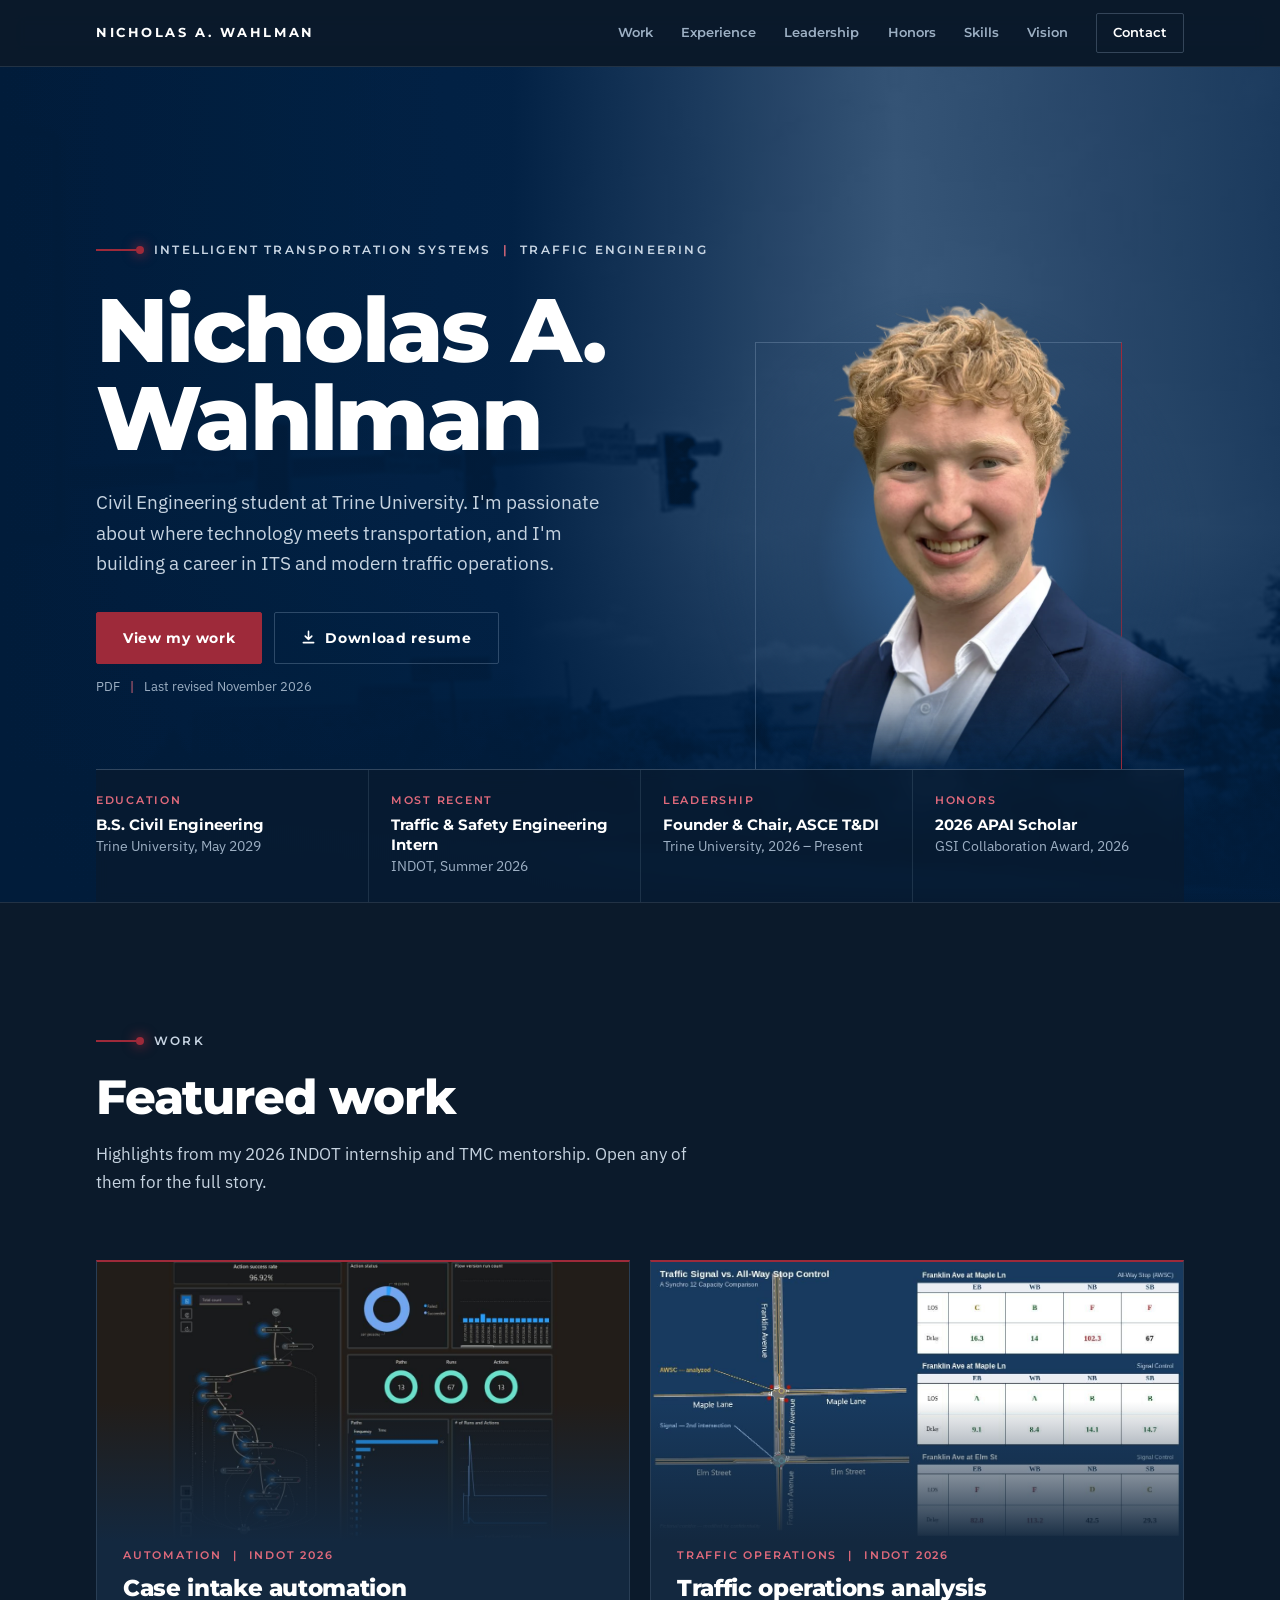
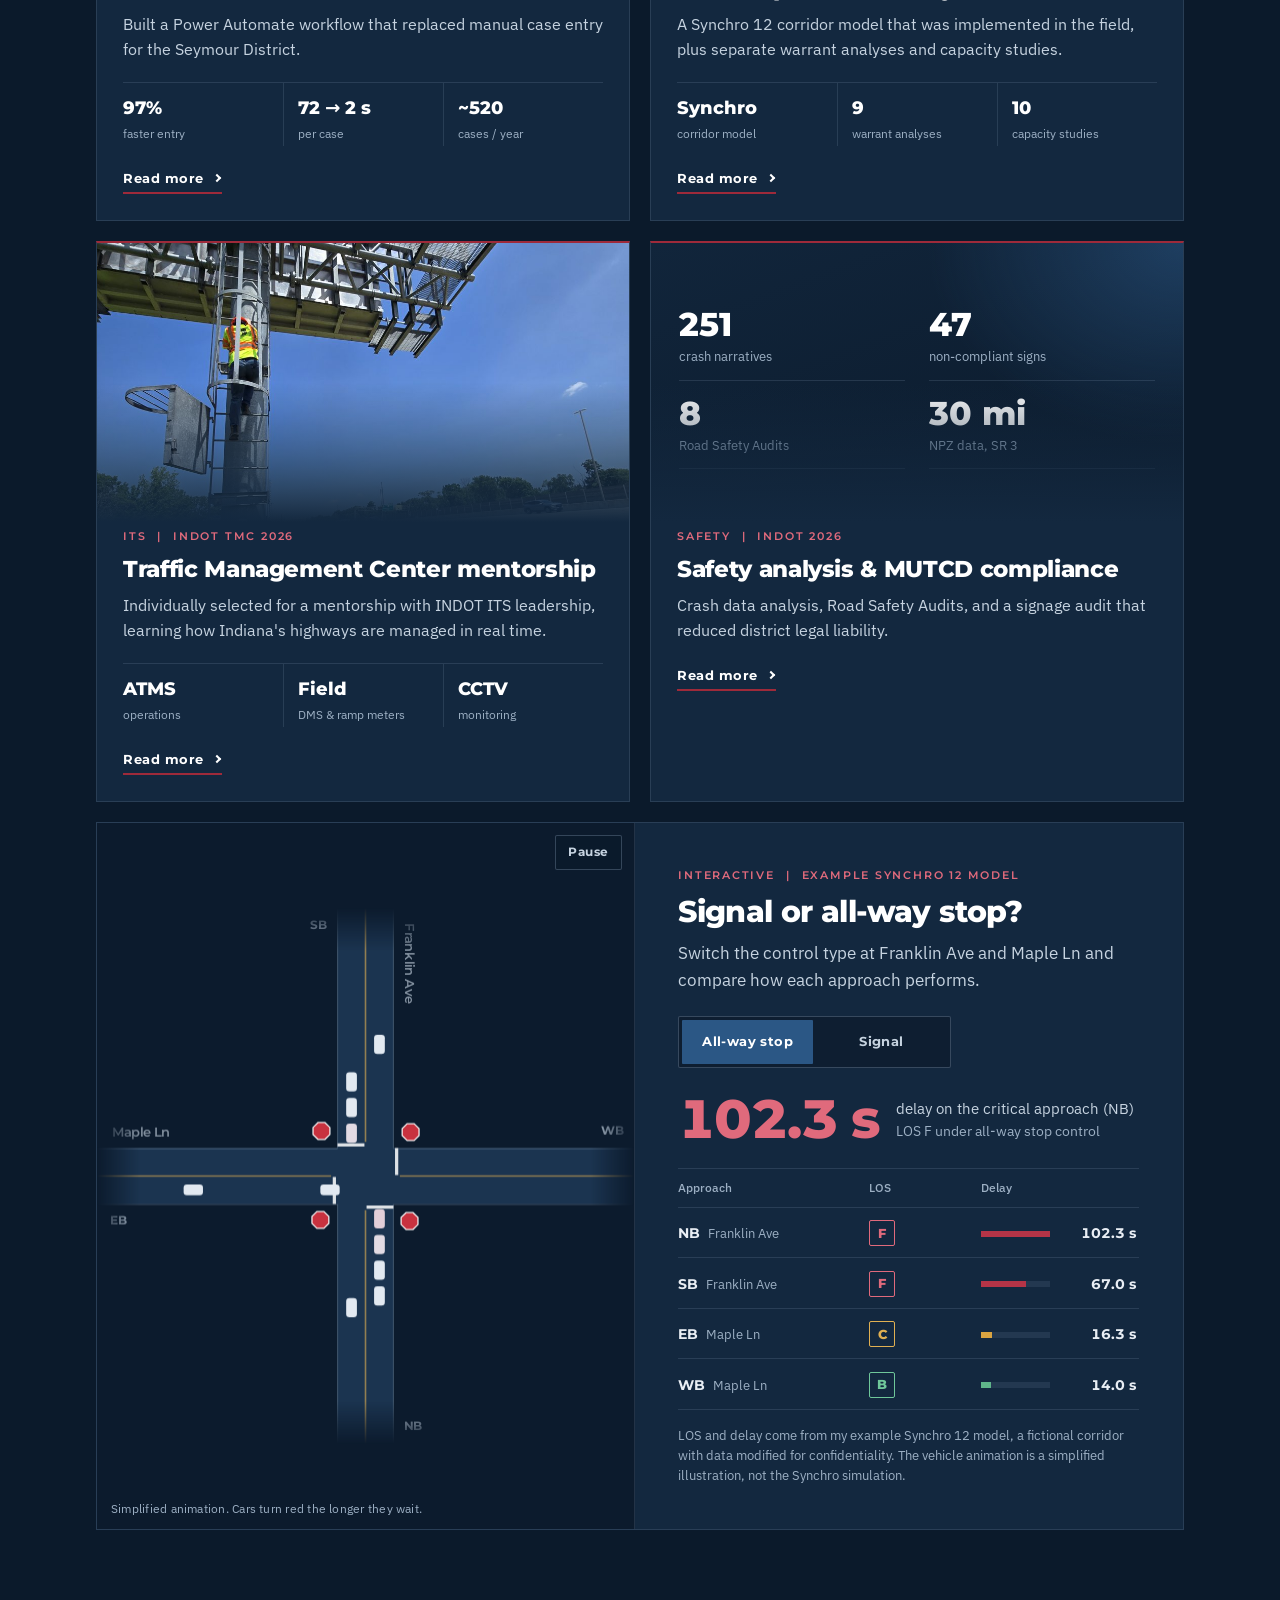
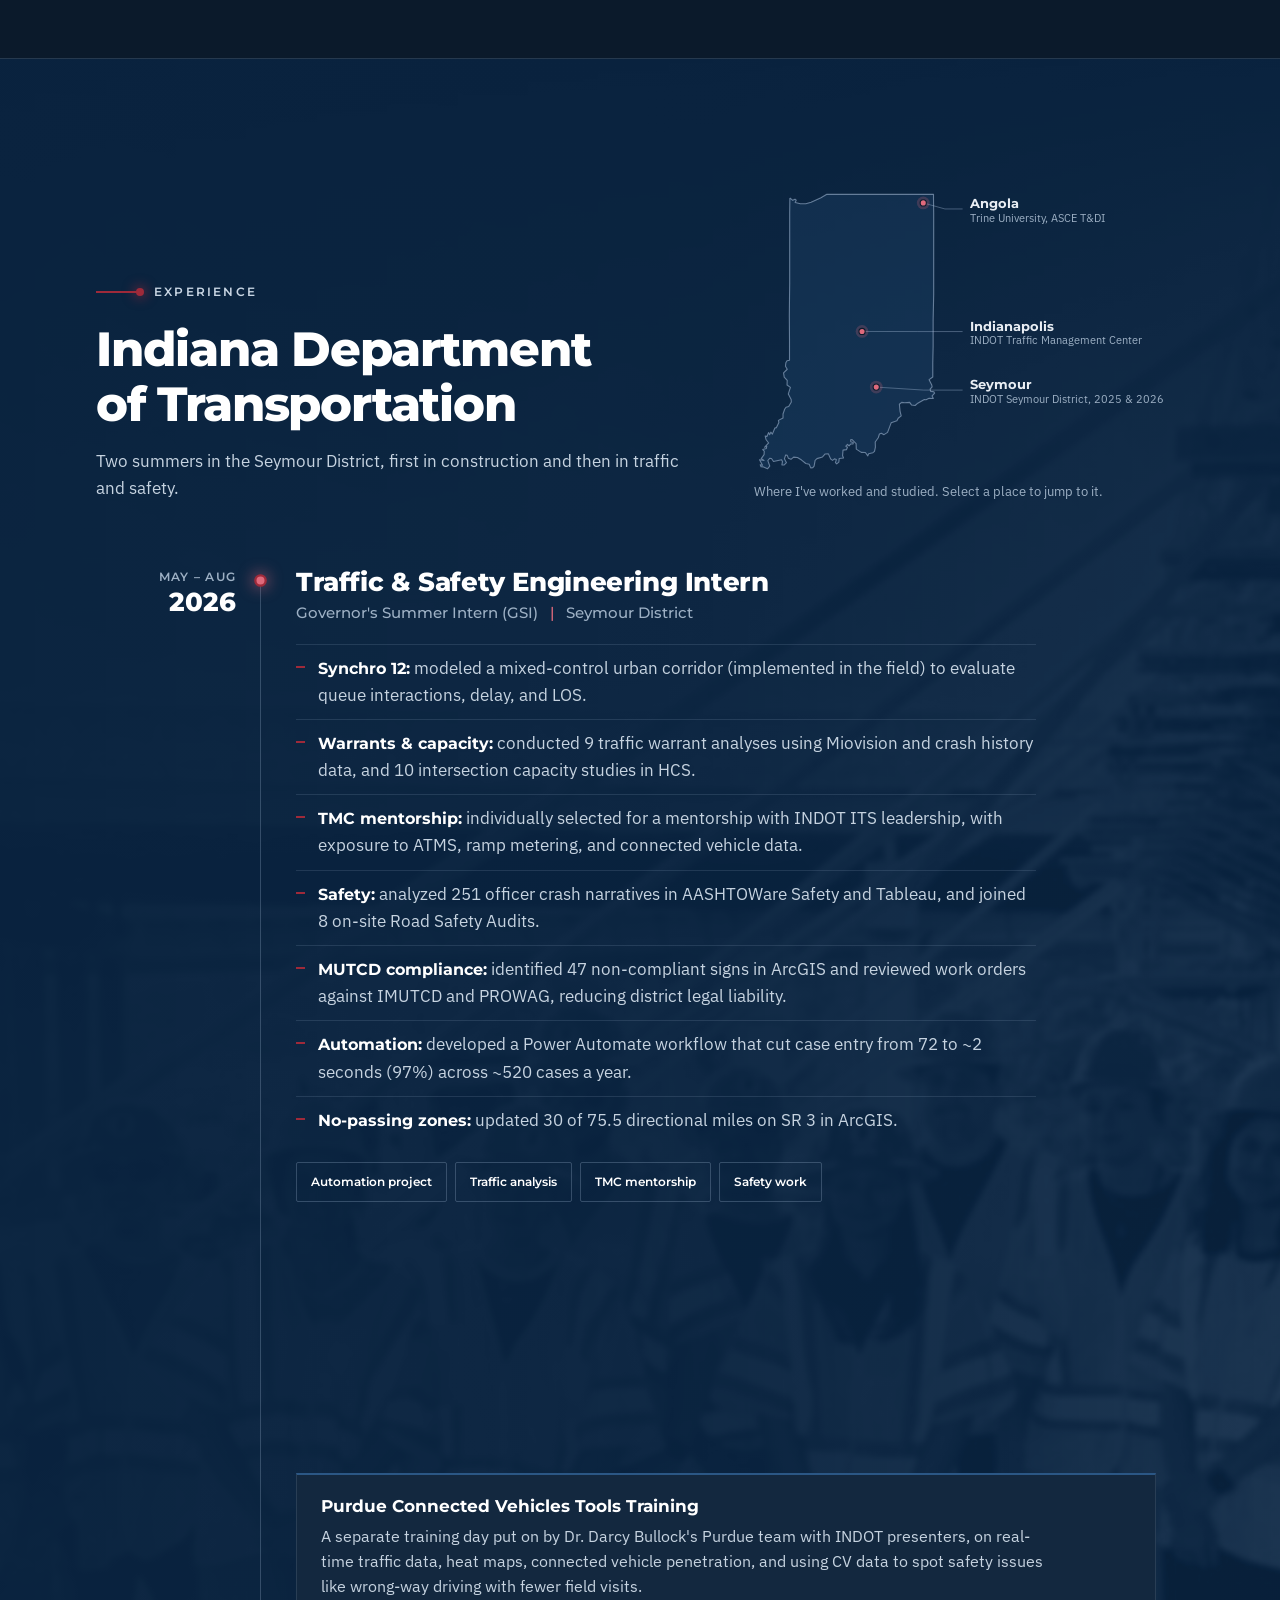
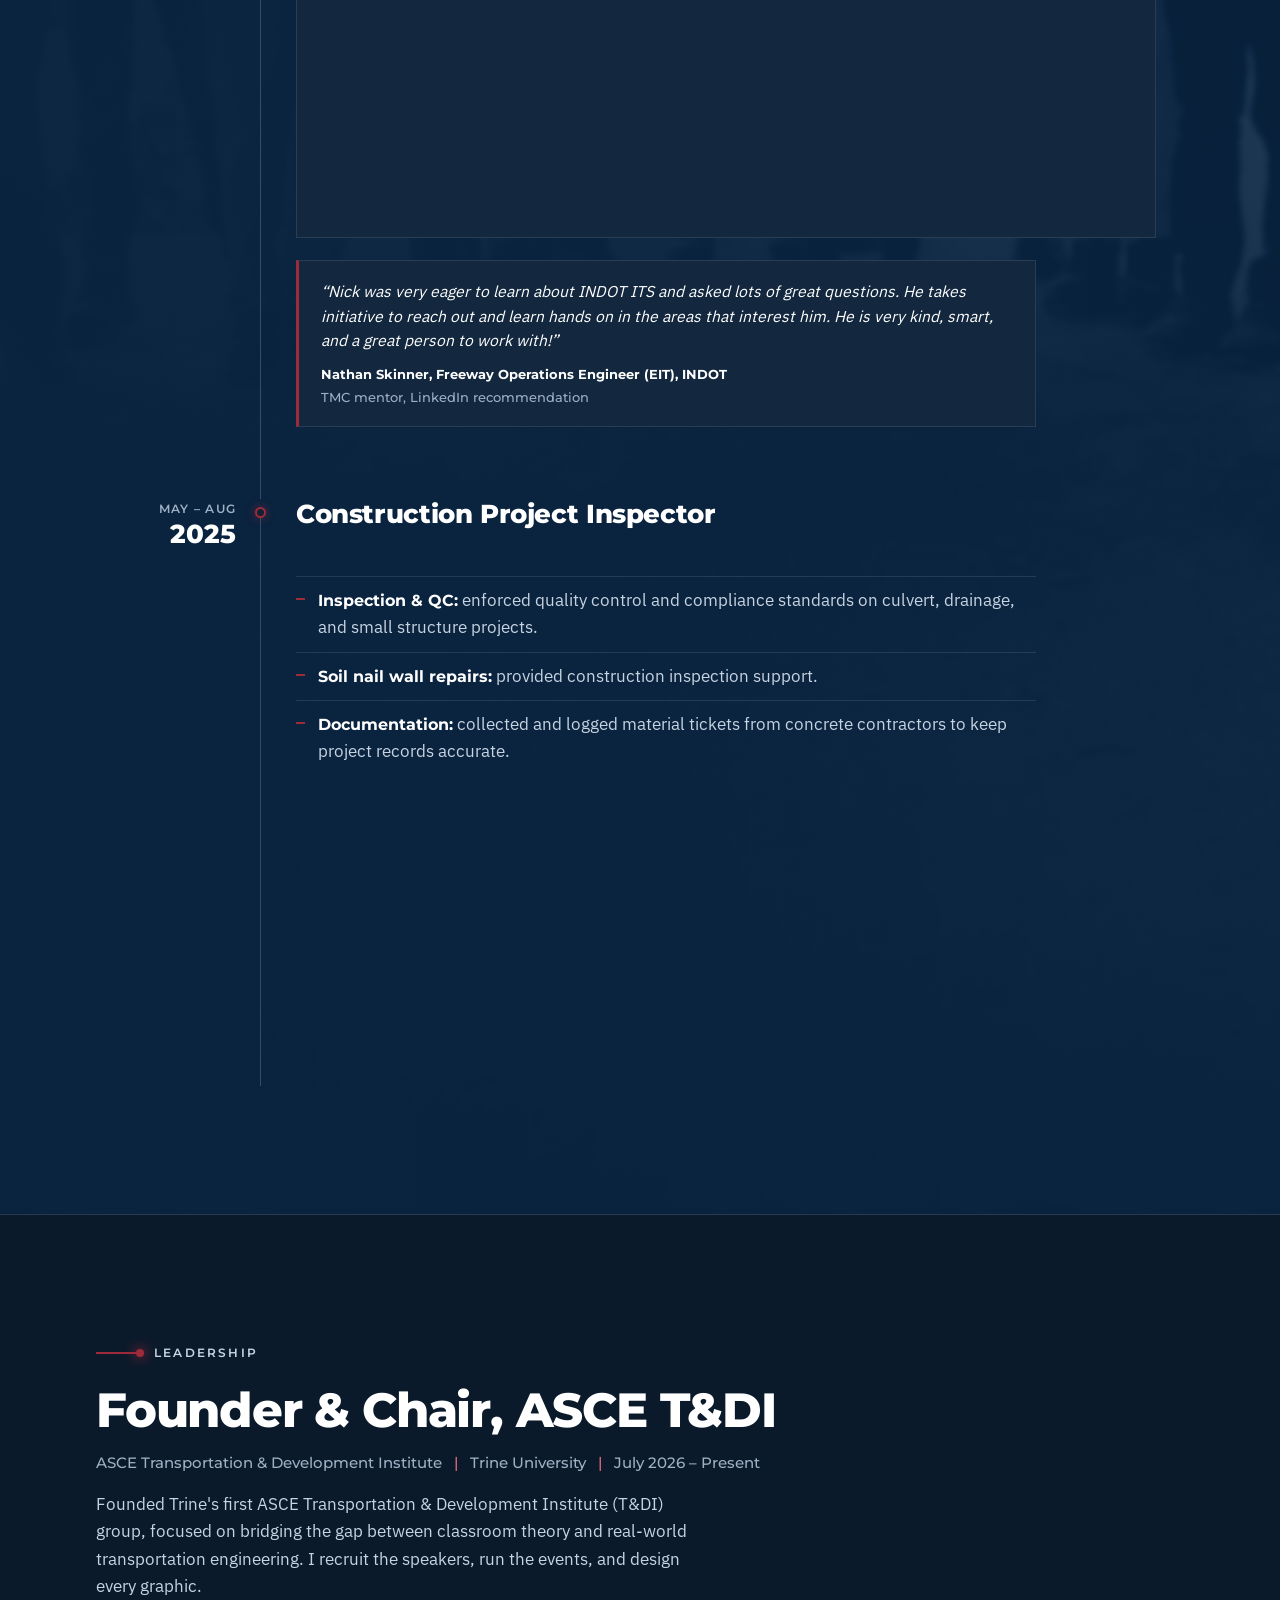
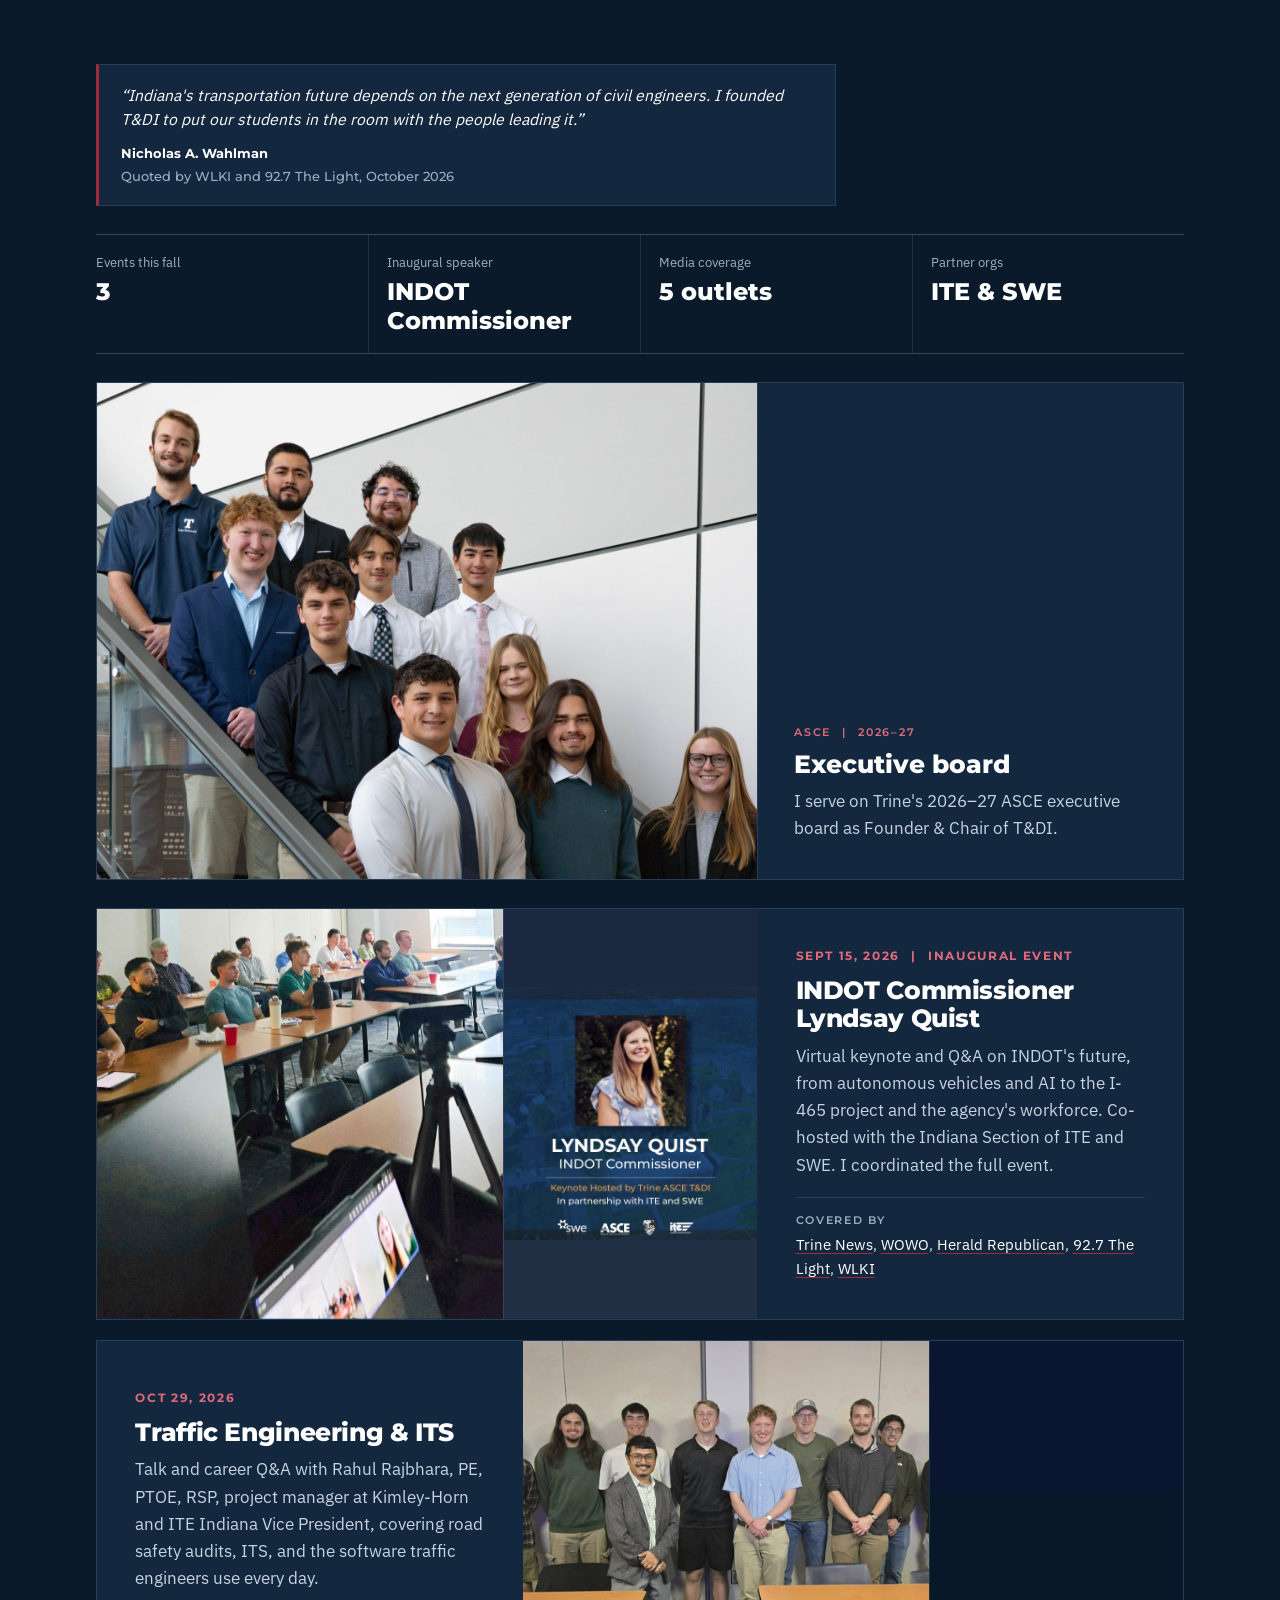
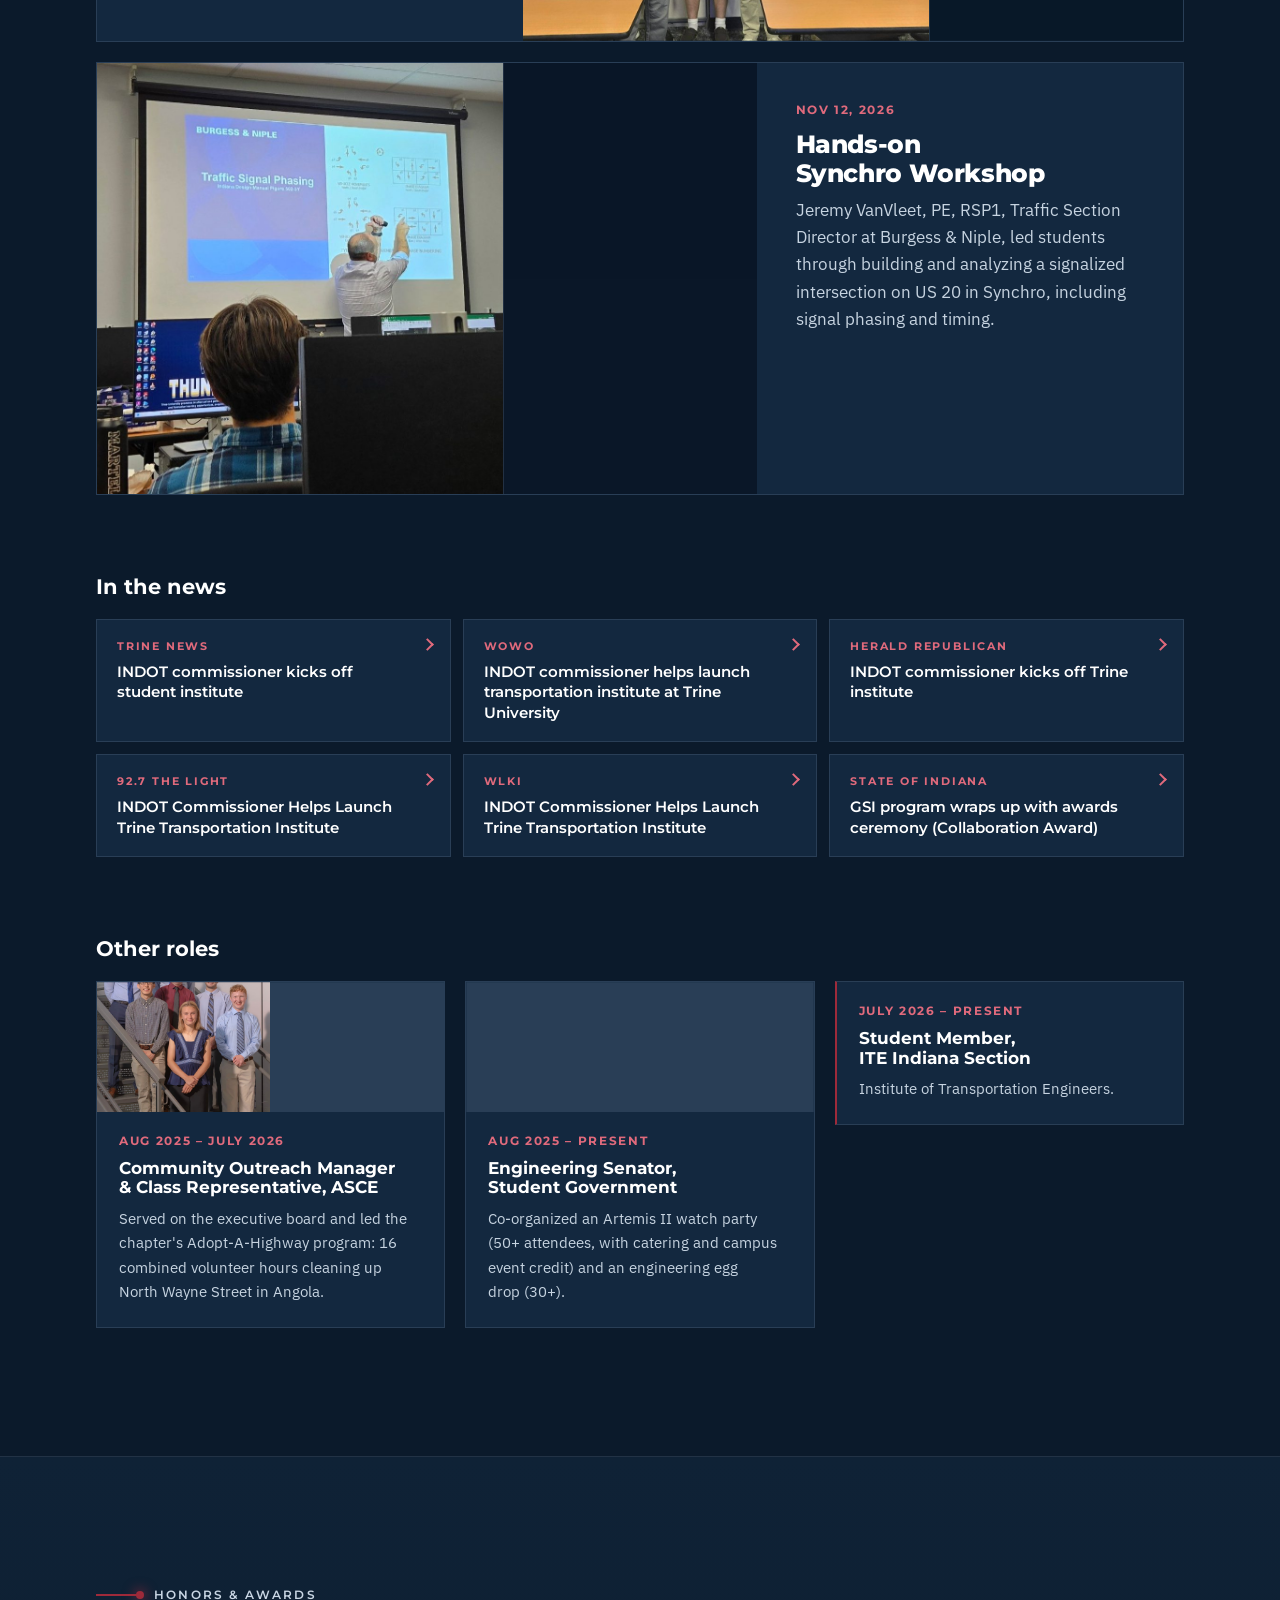
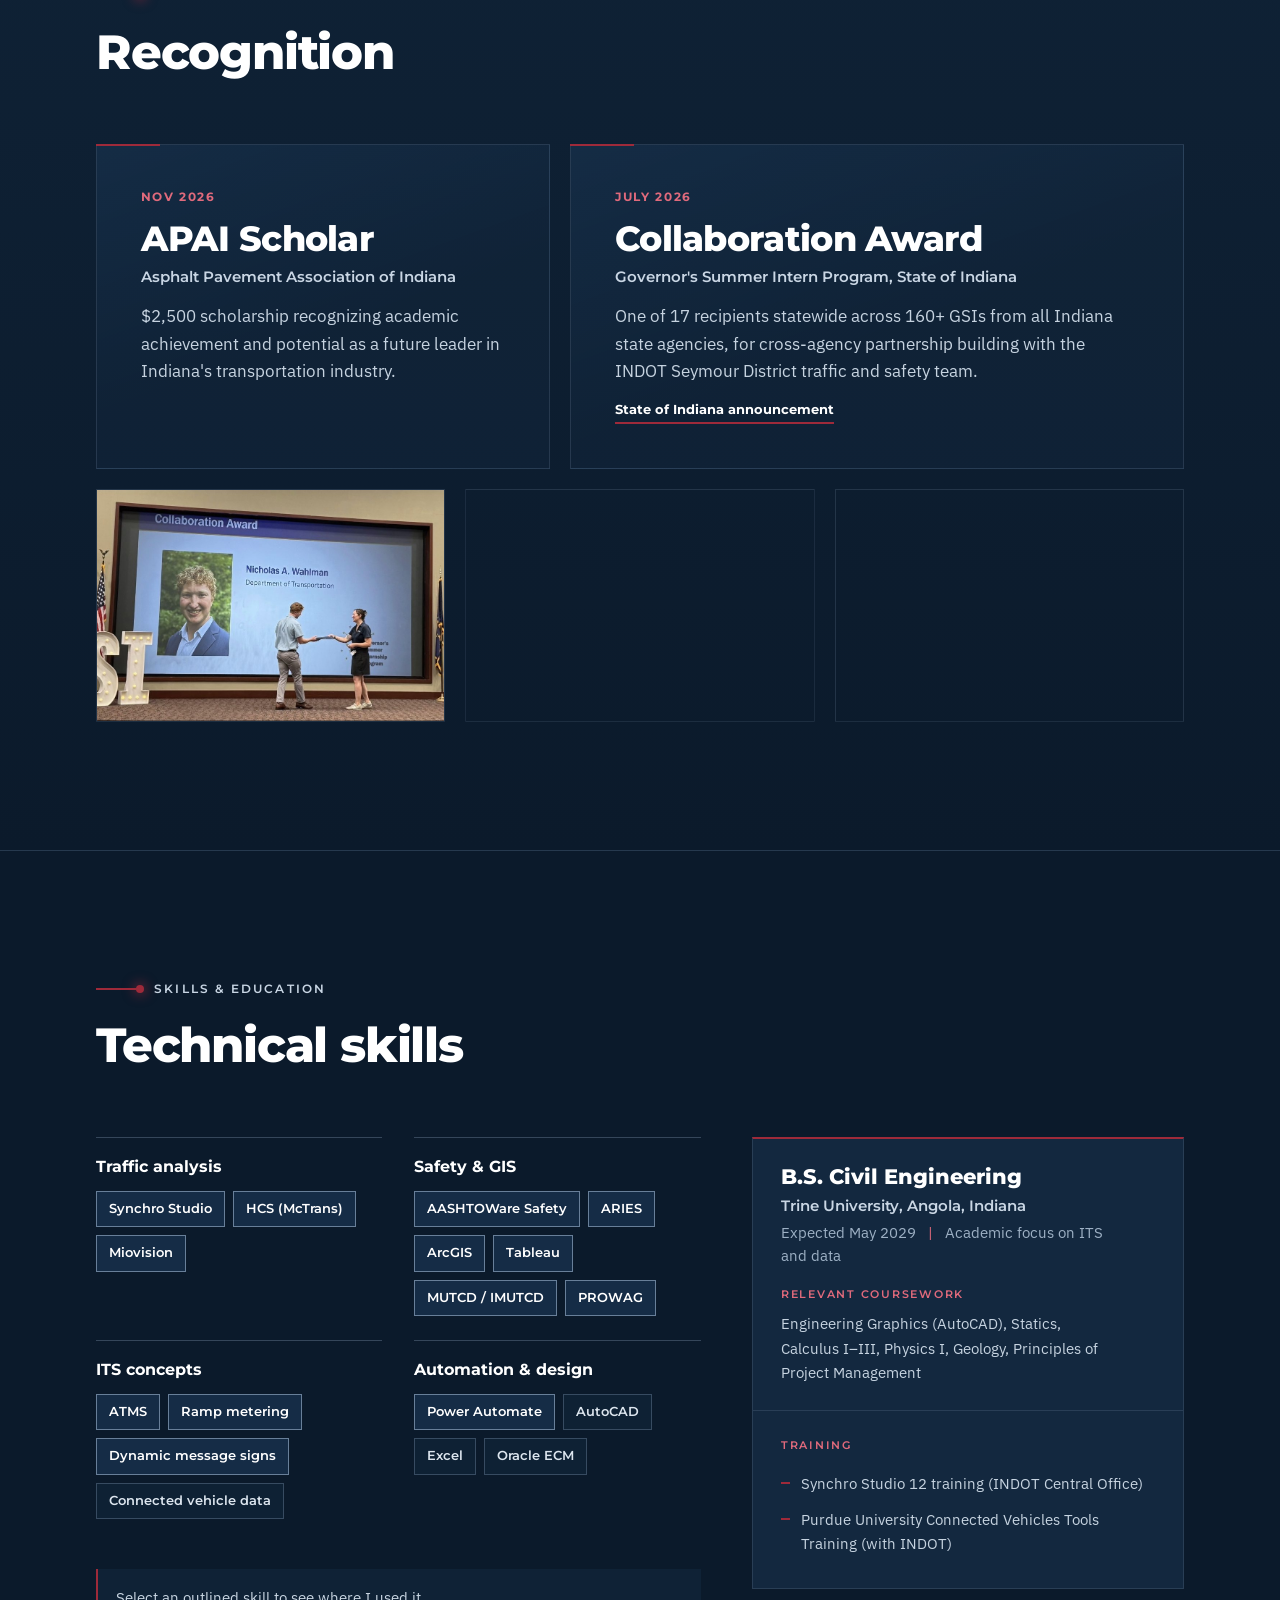
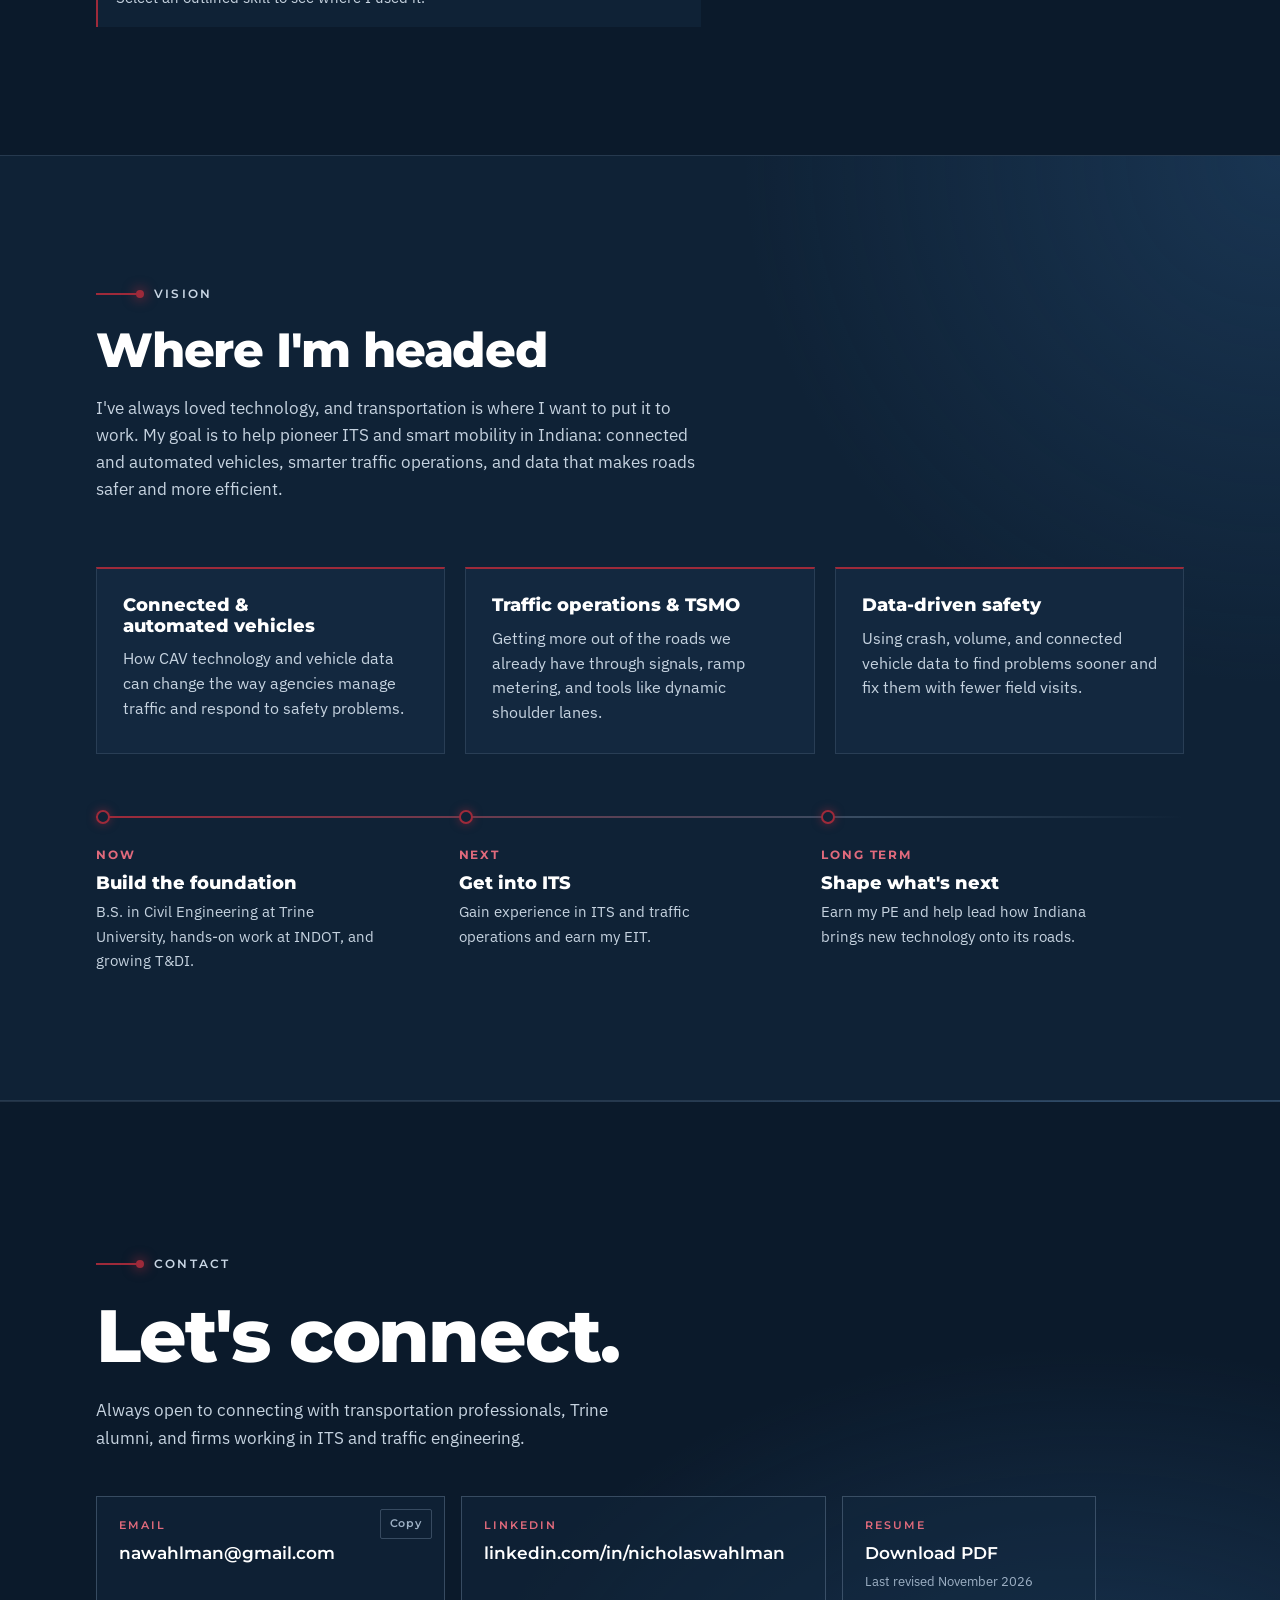
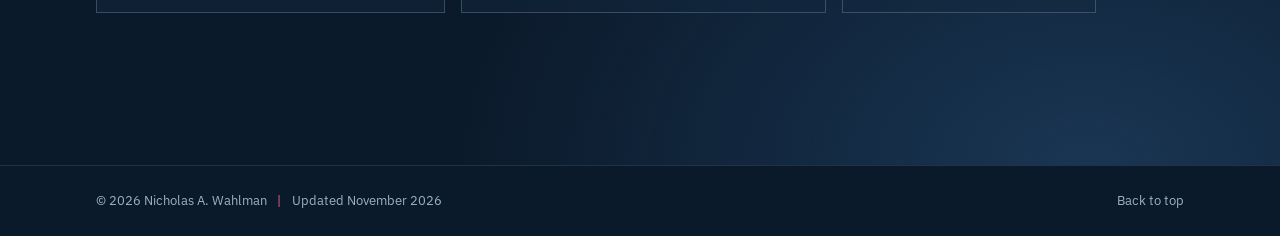
==== commit f9852fe3: "Add files via upload" ====
--- a/index.html
+++ b/index.html
@@ -22,7 +22,7 @@
 <link rel="apple-touch-icon" href="apple-touch-icon.png">
 <link rel="preload" href="fonts/montserrat-latin-800-normal.woff2" as="font" type="font/woff2" crossorigin>
 <link rel="preload" href="img/headshot-cutout.webp" as="image" fetchpriority="high">
-<link rel="stylesheet" href="styles.css?v=14">
+<link rel="stylesheet" href="styles.css?v=15">
 <script type="application/ld+json">
 {
   "@context": "https://schema.org",
@@ -293,6 +293,15 @@
       <div><dt>Media coverage</dt><dd>5 outlets</dd></div>
       <div><dt>Partner orgs</dt><dd>ITE &amp; SWE</dd></div>
     </dl>
+
+    <figure class="board">
+      <img data-zoom src="img/asce-board-2026.jpg" alt="Trine University ASCE executive board for 2026–27, posed on a staircase" width="1600" height="1200" loading="lazy" decoding="async">
+      <figcaption>
+        <p class="tag">ASCE <span class="sep">|</span> 2026–27</p>
+        <h3>Executive board</h3>
+        <p>I serve on Trine's 2026–27 ASCE executive board as Founder &amp; Chair of T&amp;DI.</p>
+      </figcaption>
+    </figure>
 
     <ol class="events">
       <li class="ev">
@@ -697,6 +706,6 @@
 </dialog>
 
 <script src="dms.js?v=1" defer></script>
-<script src="main.js?v=14" defer></script>
+<script src="main.js?v=15" defer></script>
 </body>
 </html>
--- a/styles.css
+++ b/styles.css
@@ -756,3 +756,14 @@
 }
 @media (prefers-reduced-motion: no-preference) and (max-width: 860px) { .rvj .rv-path::before { transform: scaleY(0); transform-origin: top; } }
 @media print { .rv, .rv *, .h-in { opacity: 1 !important; transform: none !important; clip-path: none !important; } .tl-fill, .demo-pause, .flow { display: none !important; } }
+
+/* ================= v15: ASCE executive board ================= */
+.board { margin: 0 0 28px; display: grid; grid-template-columns: minmax(0, 1.55fr) minmax(0, 1fr); background: var(--panel); border: 1px solid var(--line); }
+.board img { display: block; width: 100%; height: auto; aspect-ratio: 4 / 3; object-fit: cover; cursor: zoom-in; }
+.board figcaption { padding: clamp(22px, 3vw, 36px); display: flex; flex-direction: column; justify-content: flex-end; border-left: 1px solid var(--line); }
+.board h3 { margin-top: 8px; font-size: clamp(1.25rem, 2vw, 1.55rem); font-weight: 800; }
+.board figcaption > p:last-child { margin-top: 10px; color: var(--text-2); max-width: 36ch; }
+@media (max-width: 760px) {
+  .board { grid-template-columns: minmax(0, 1fr); }
+  .board figcaption { border-left: 0; border-top: 1px solid var(--line); }
+}
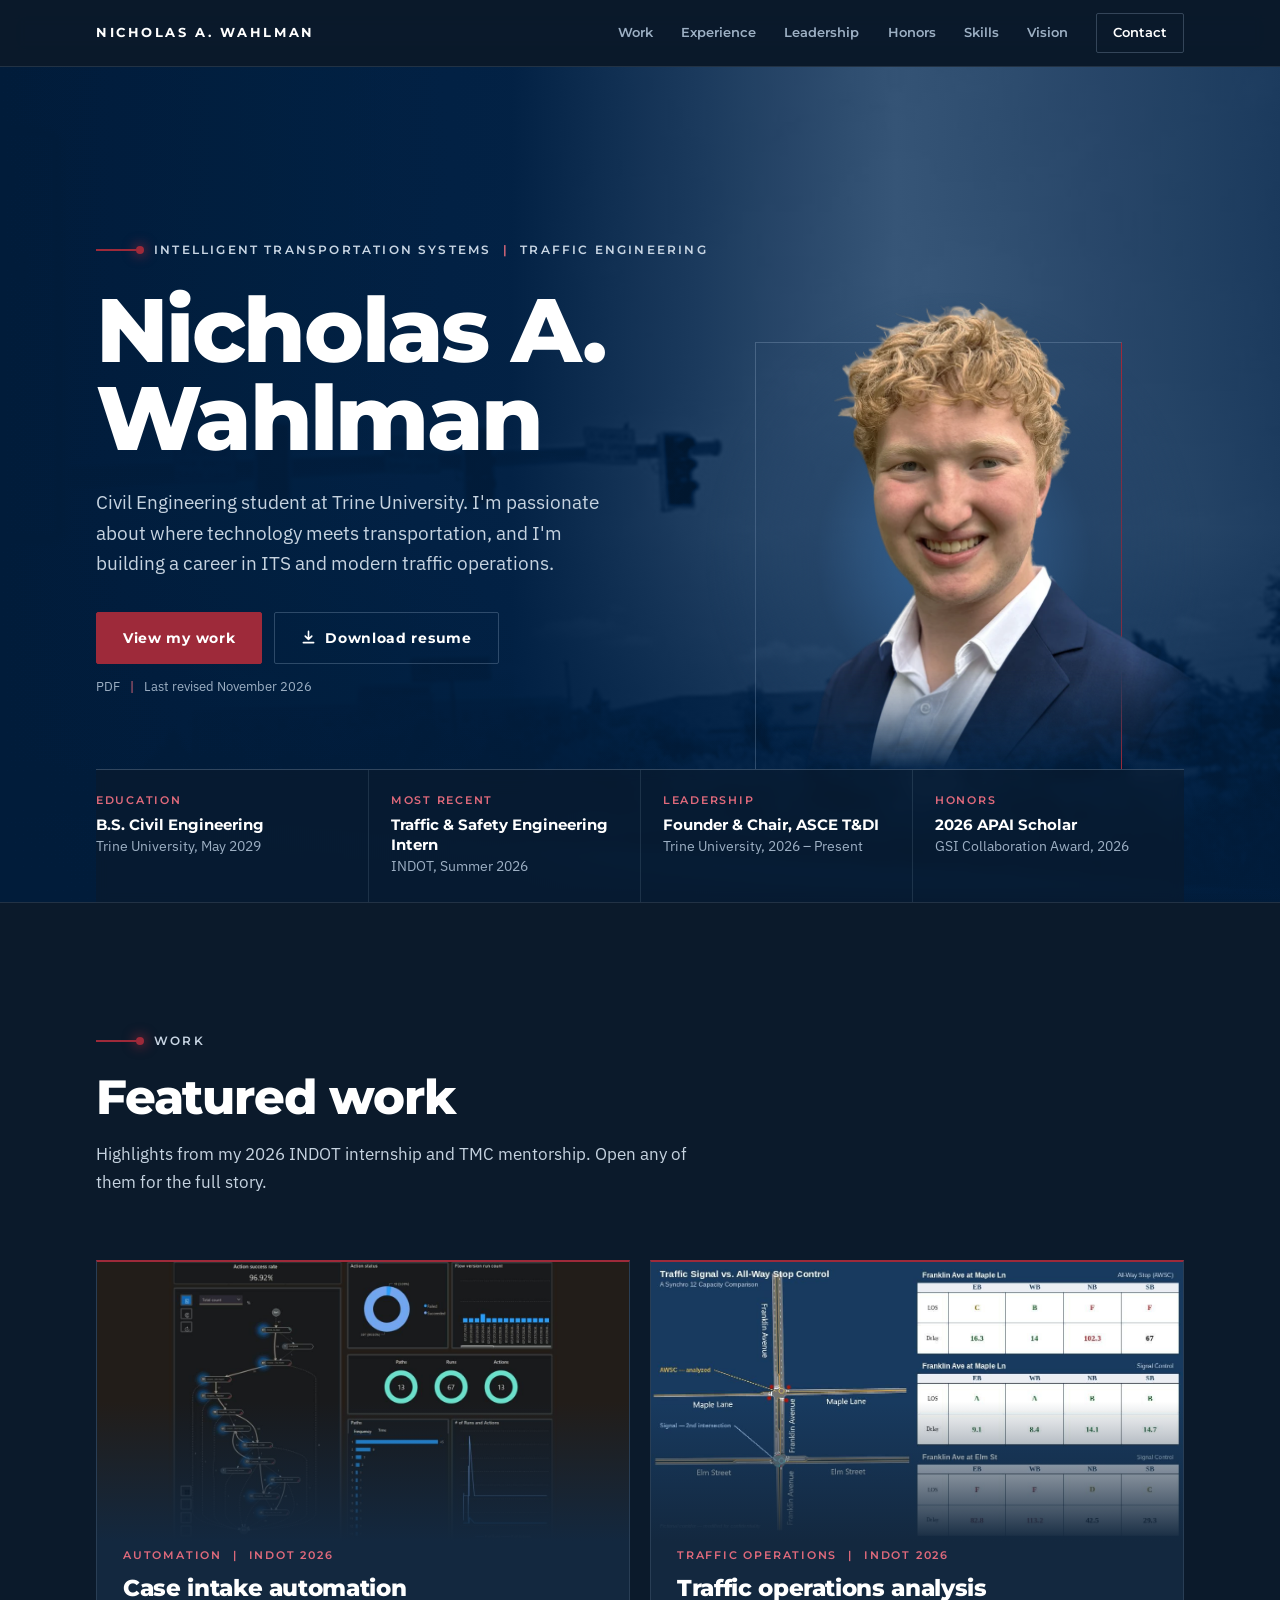
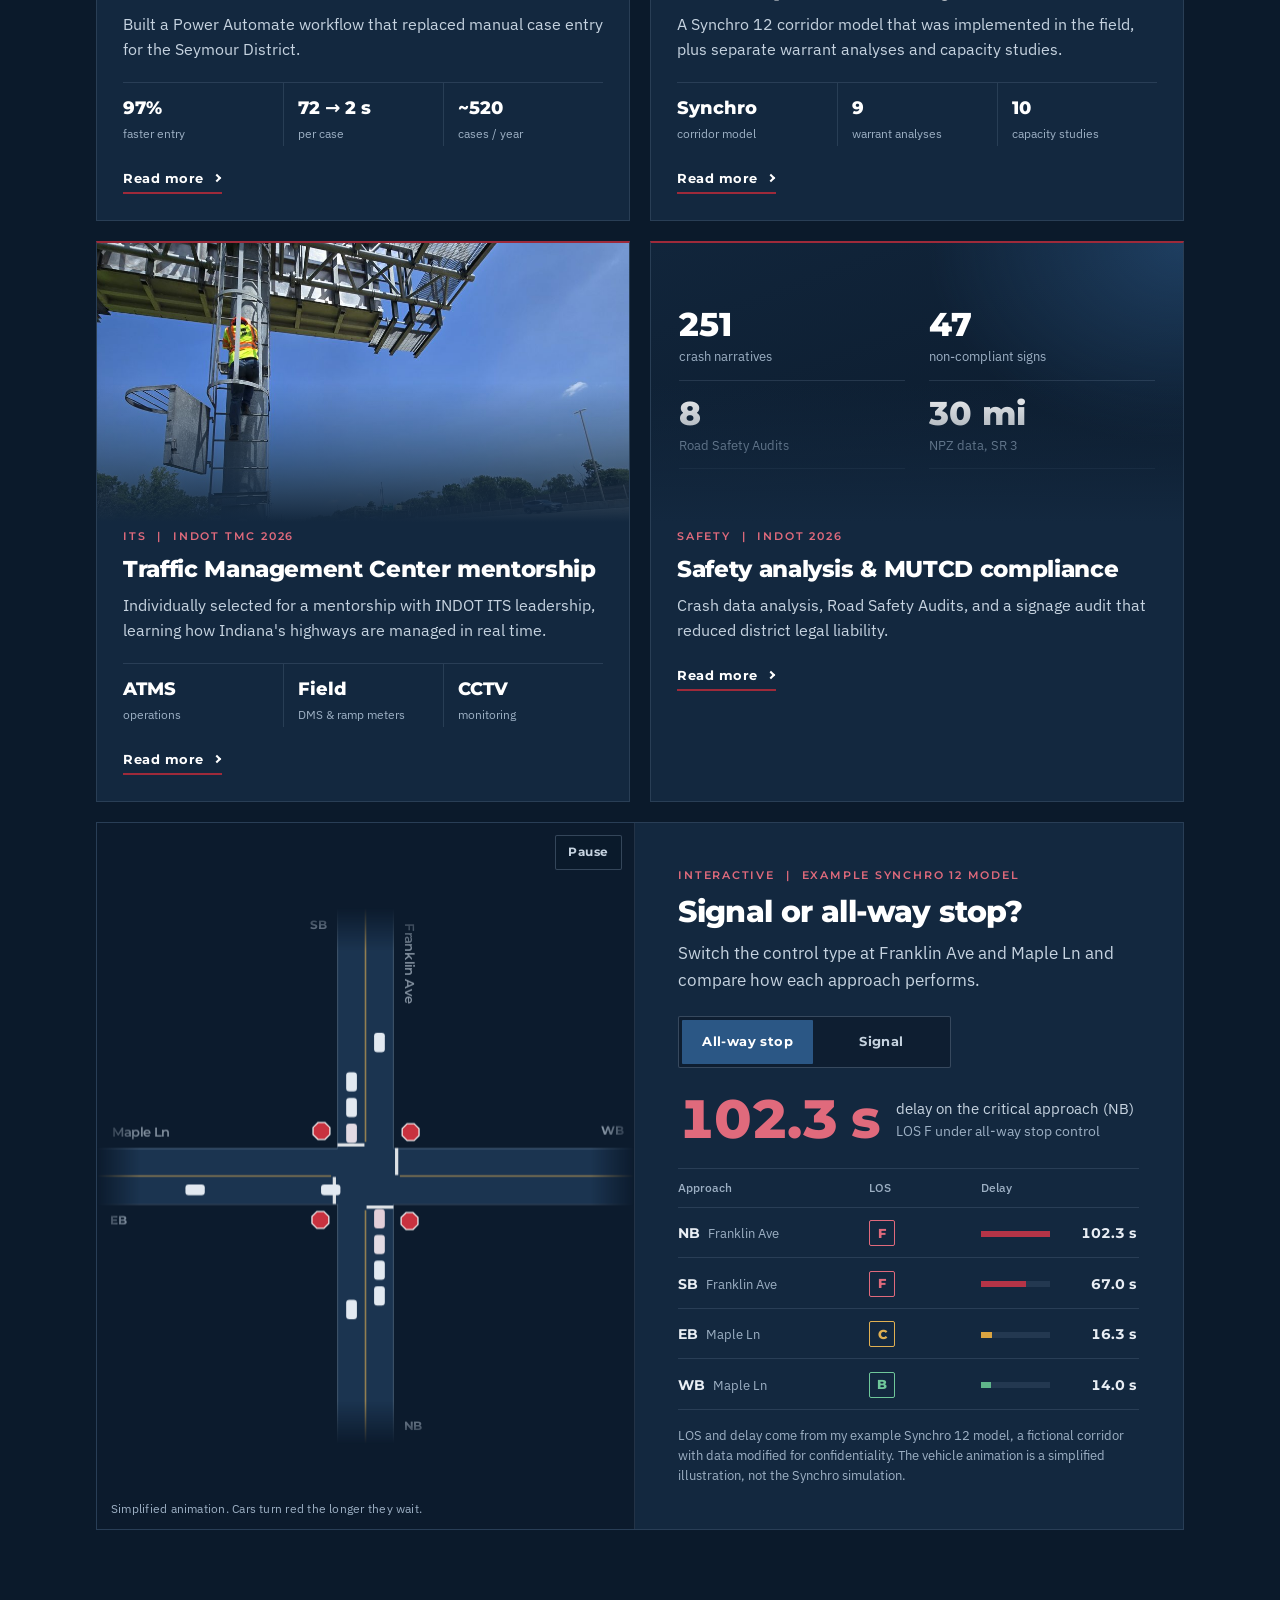
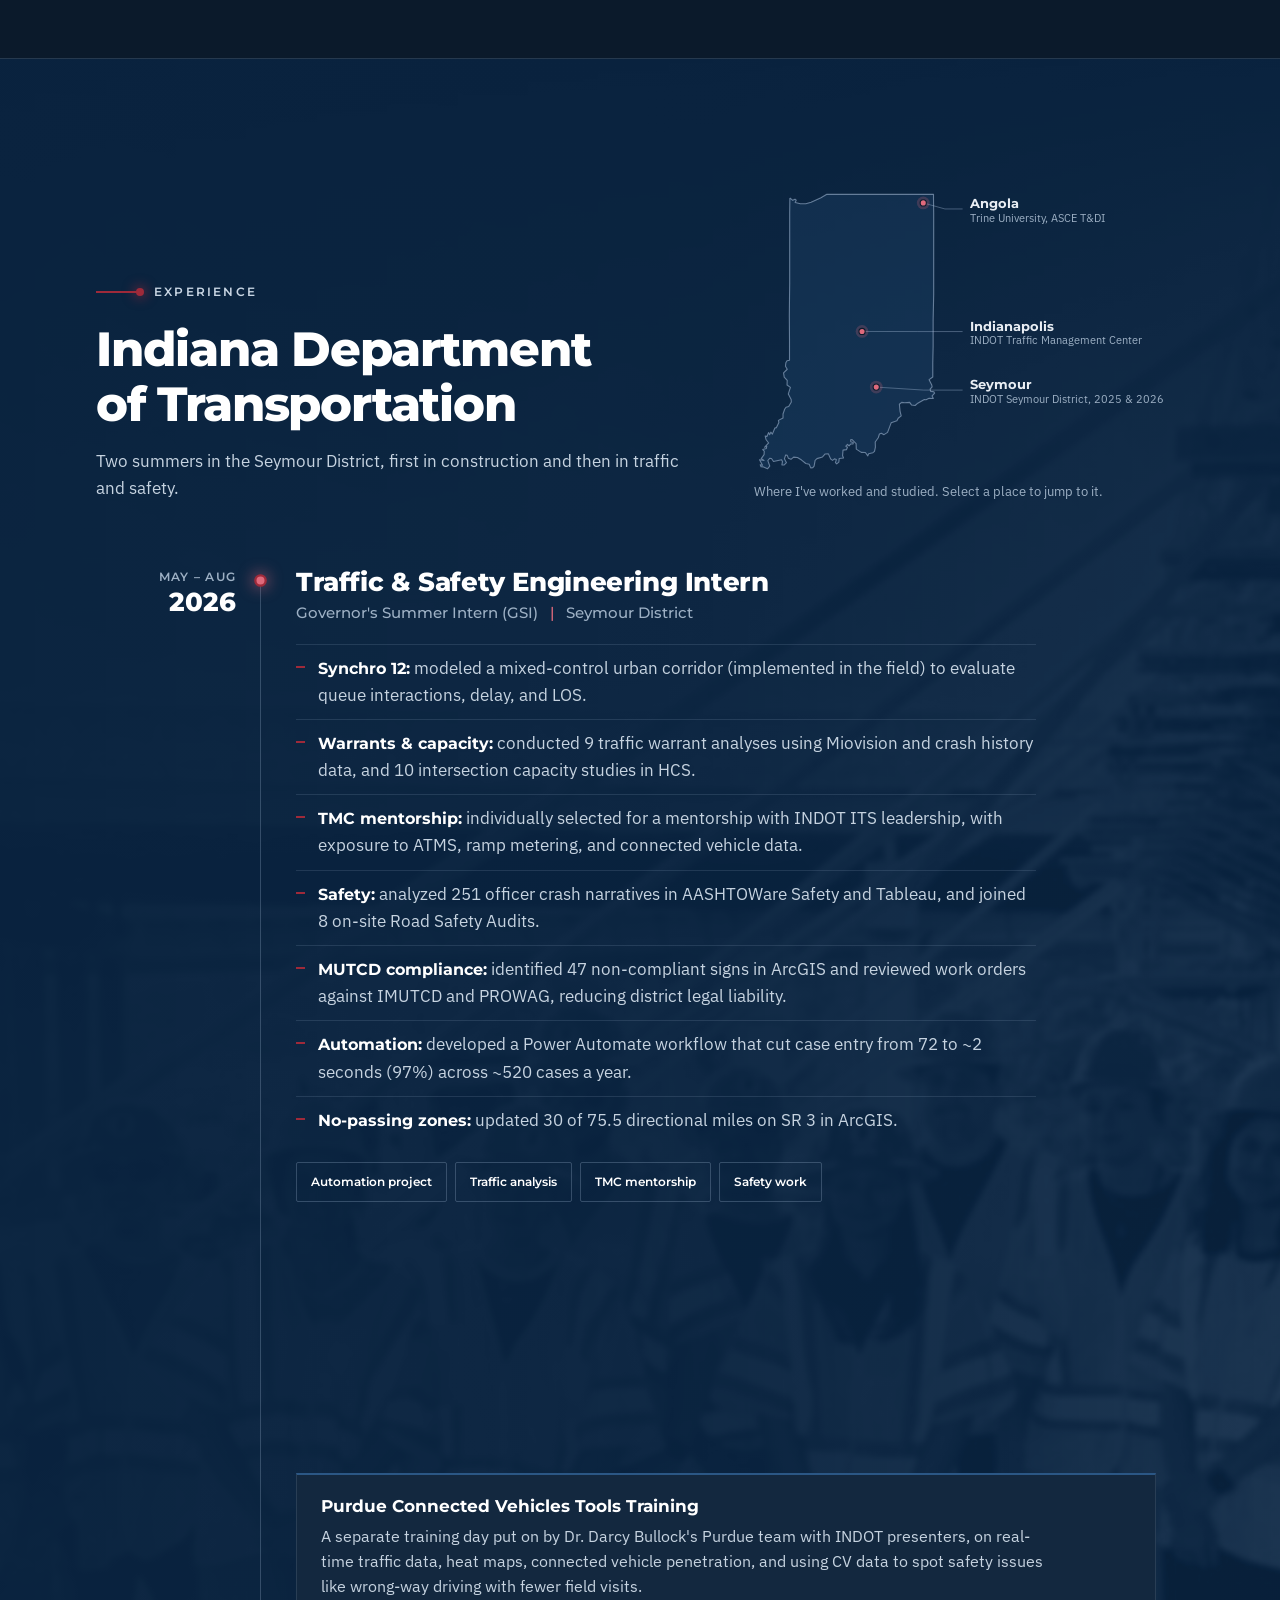
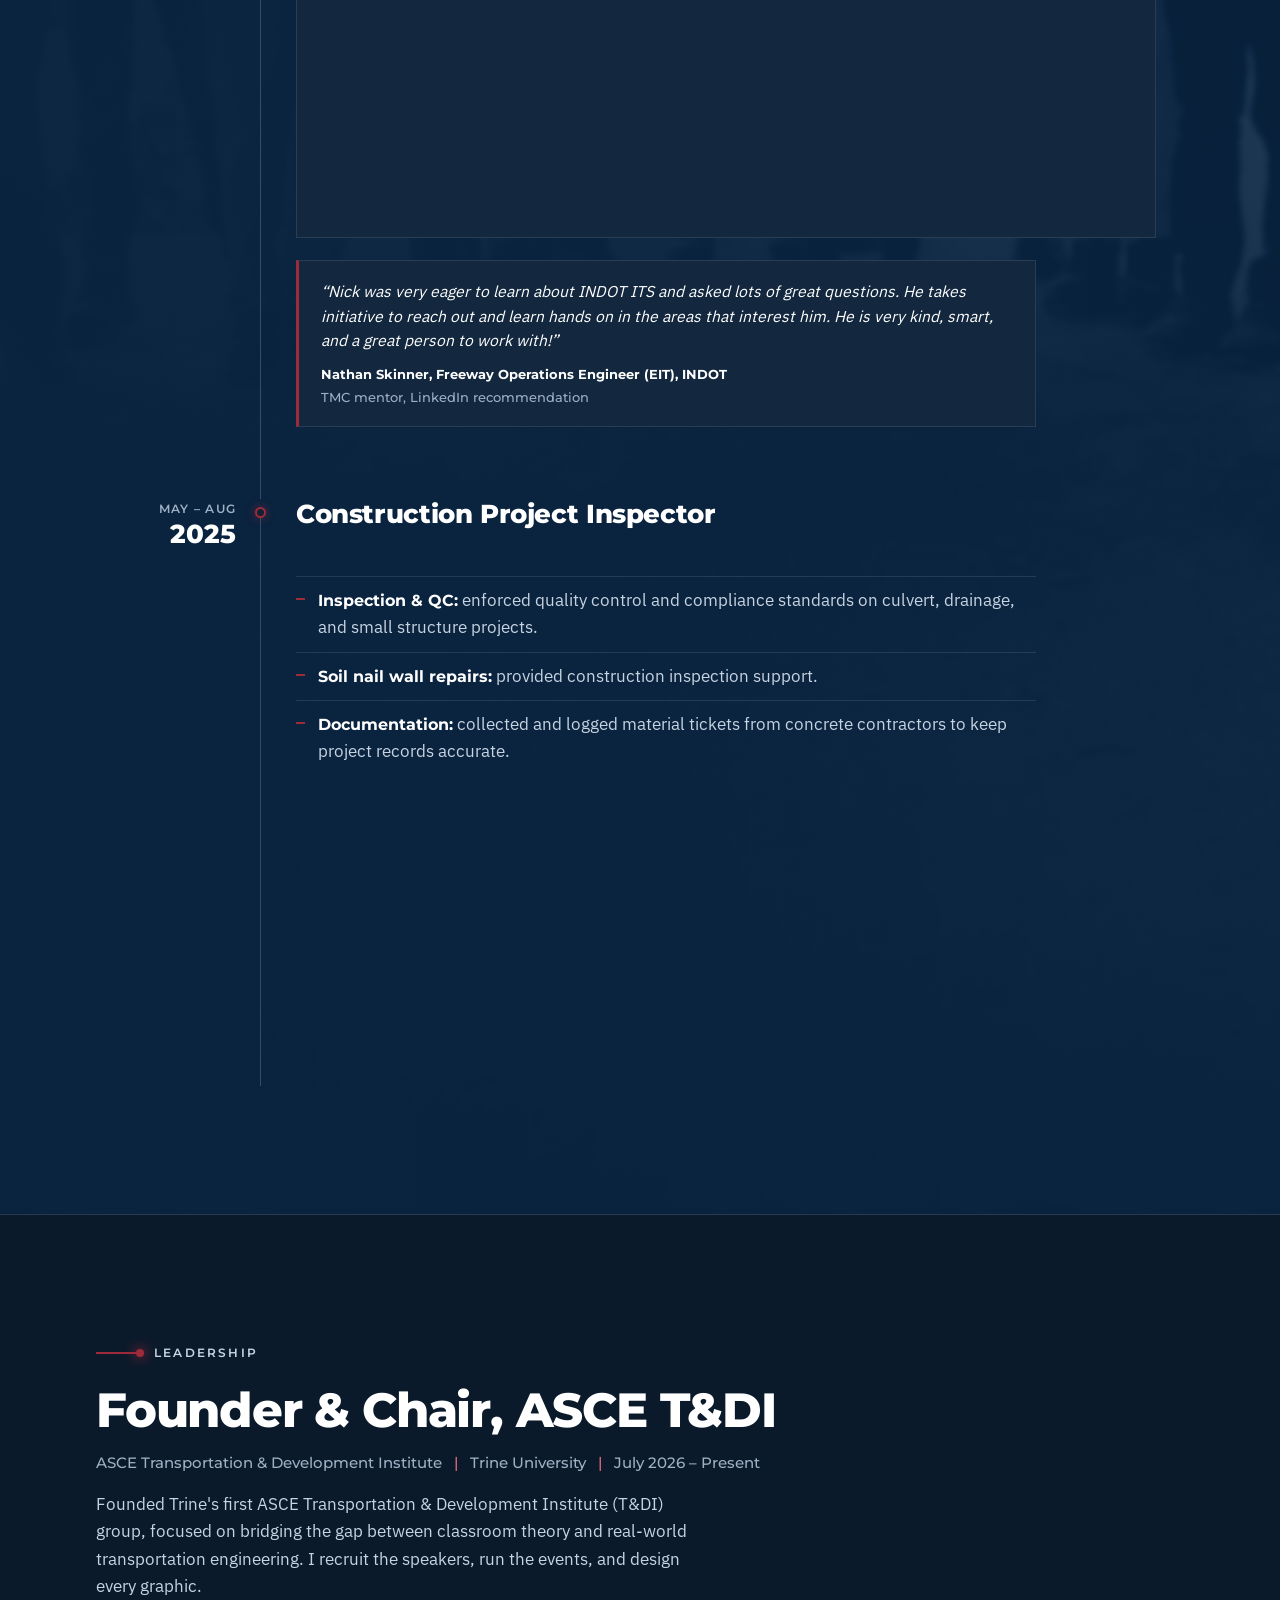
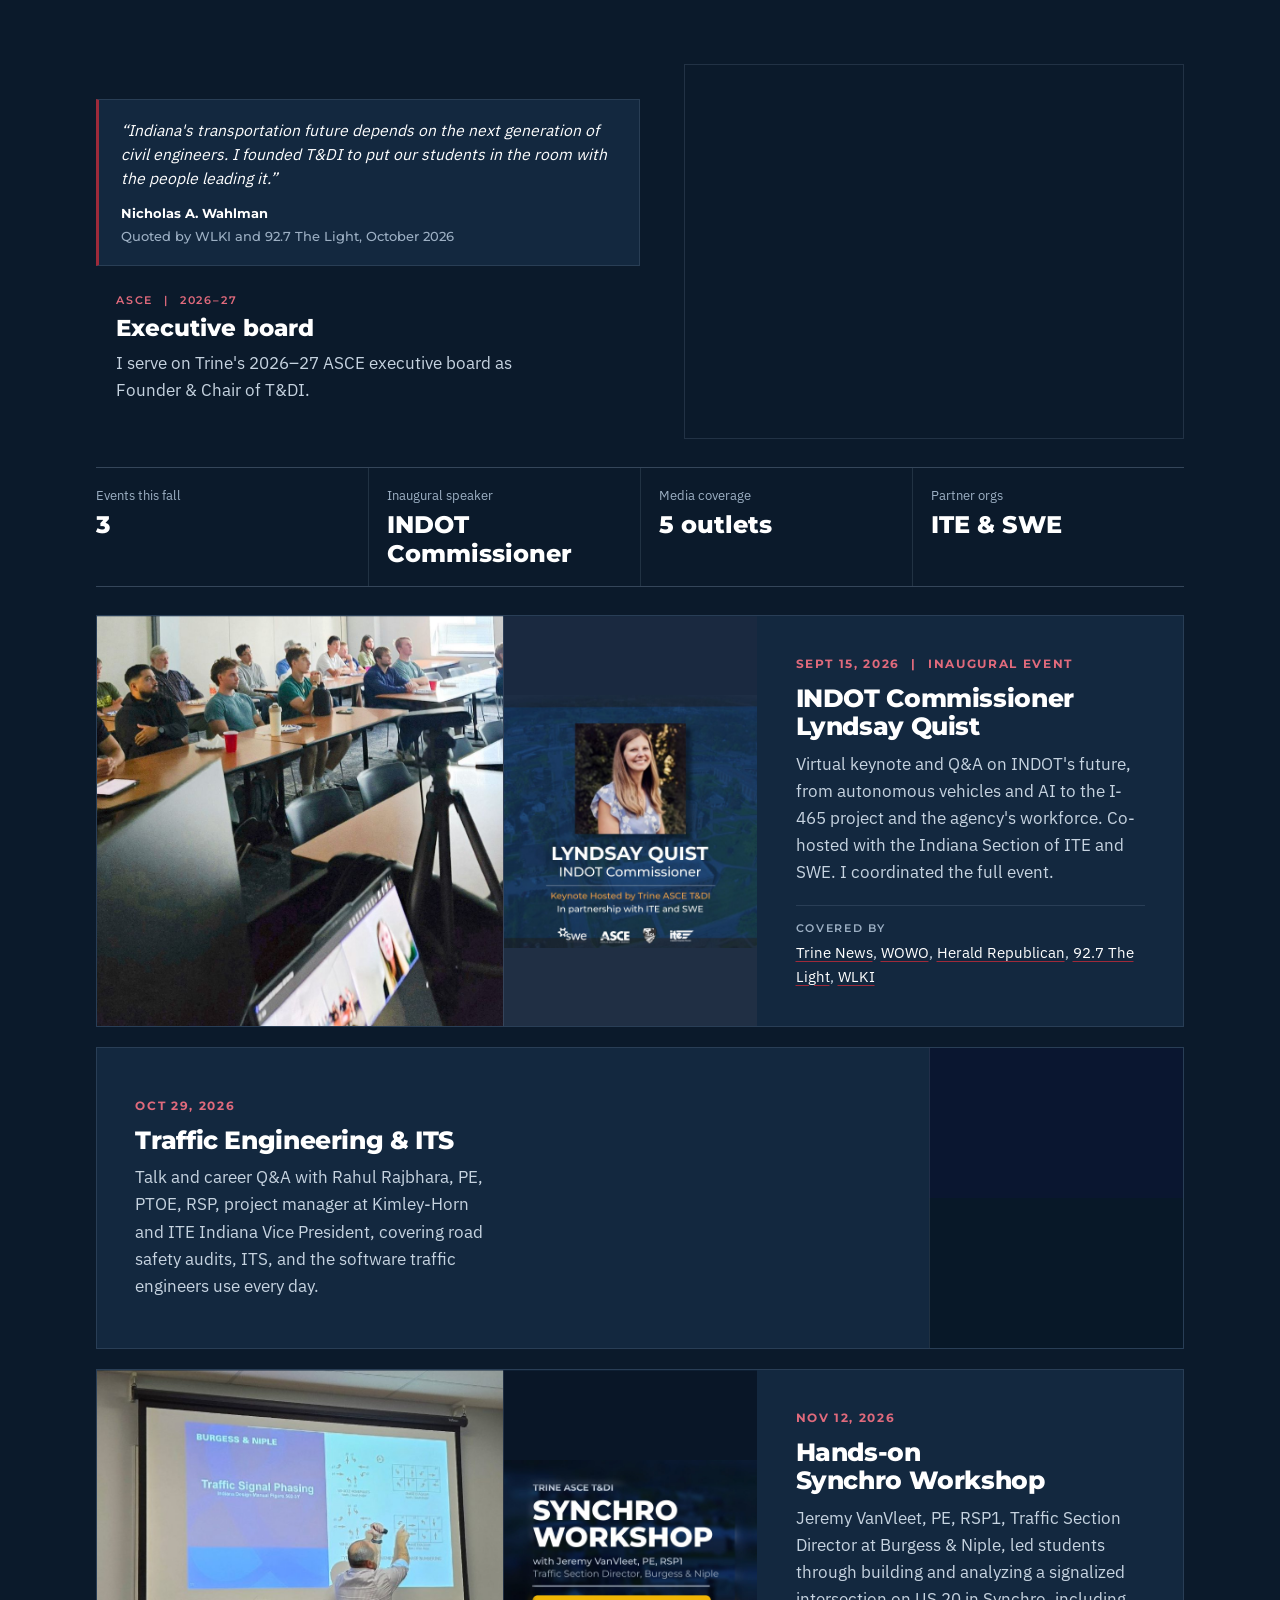
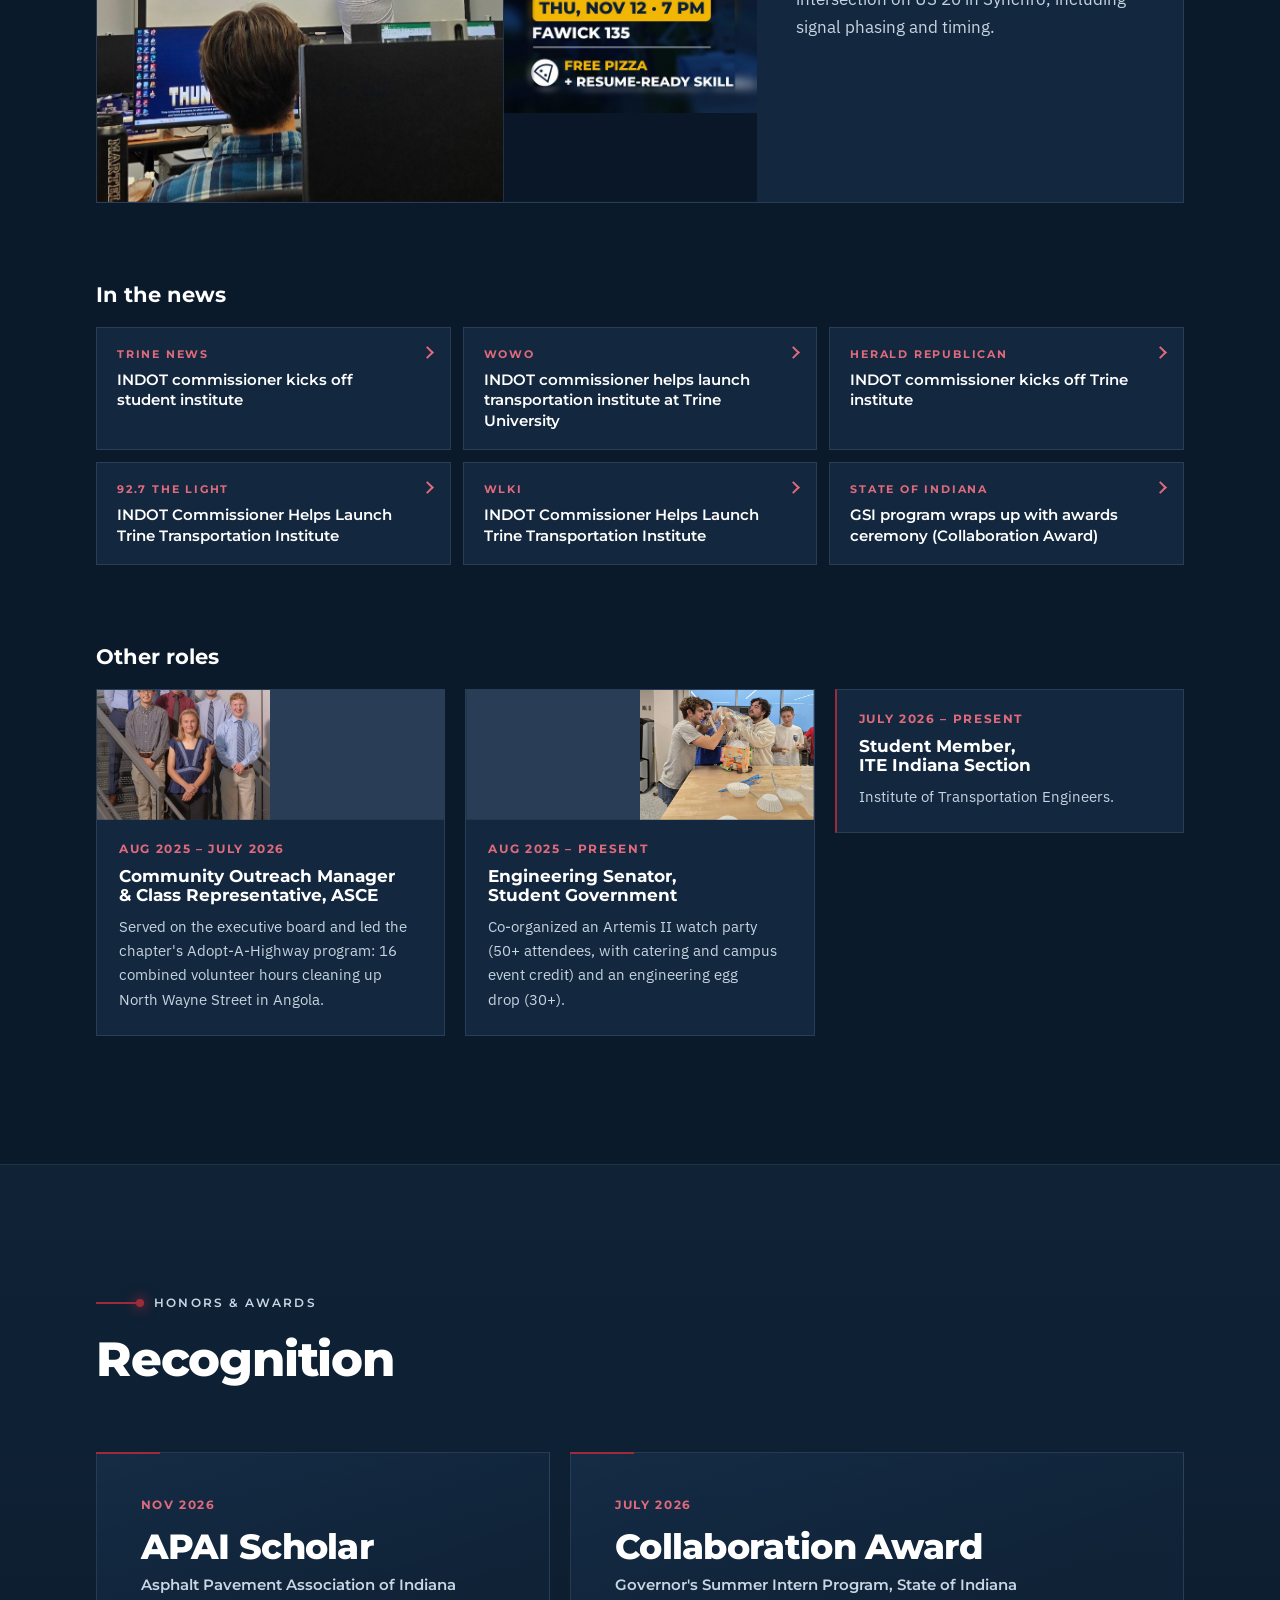
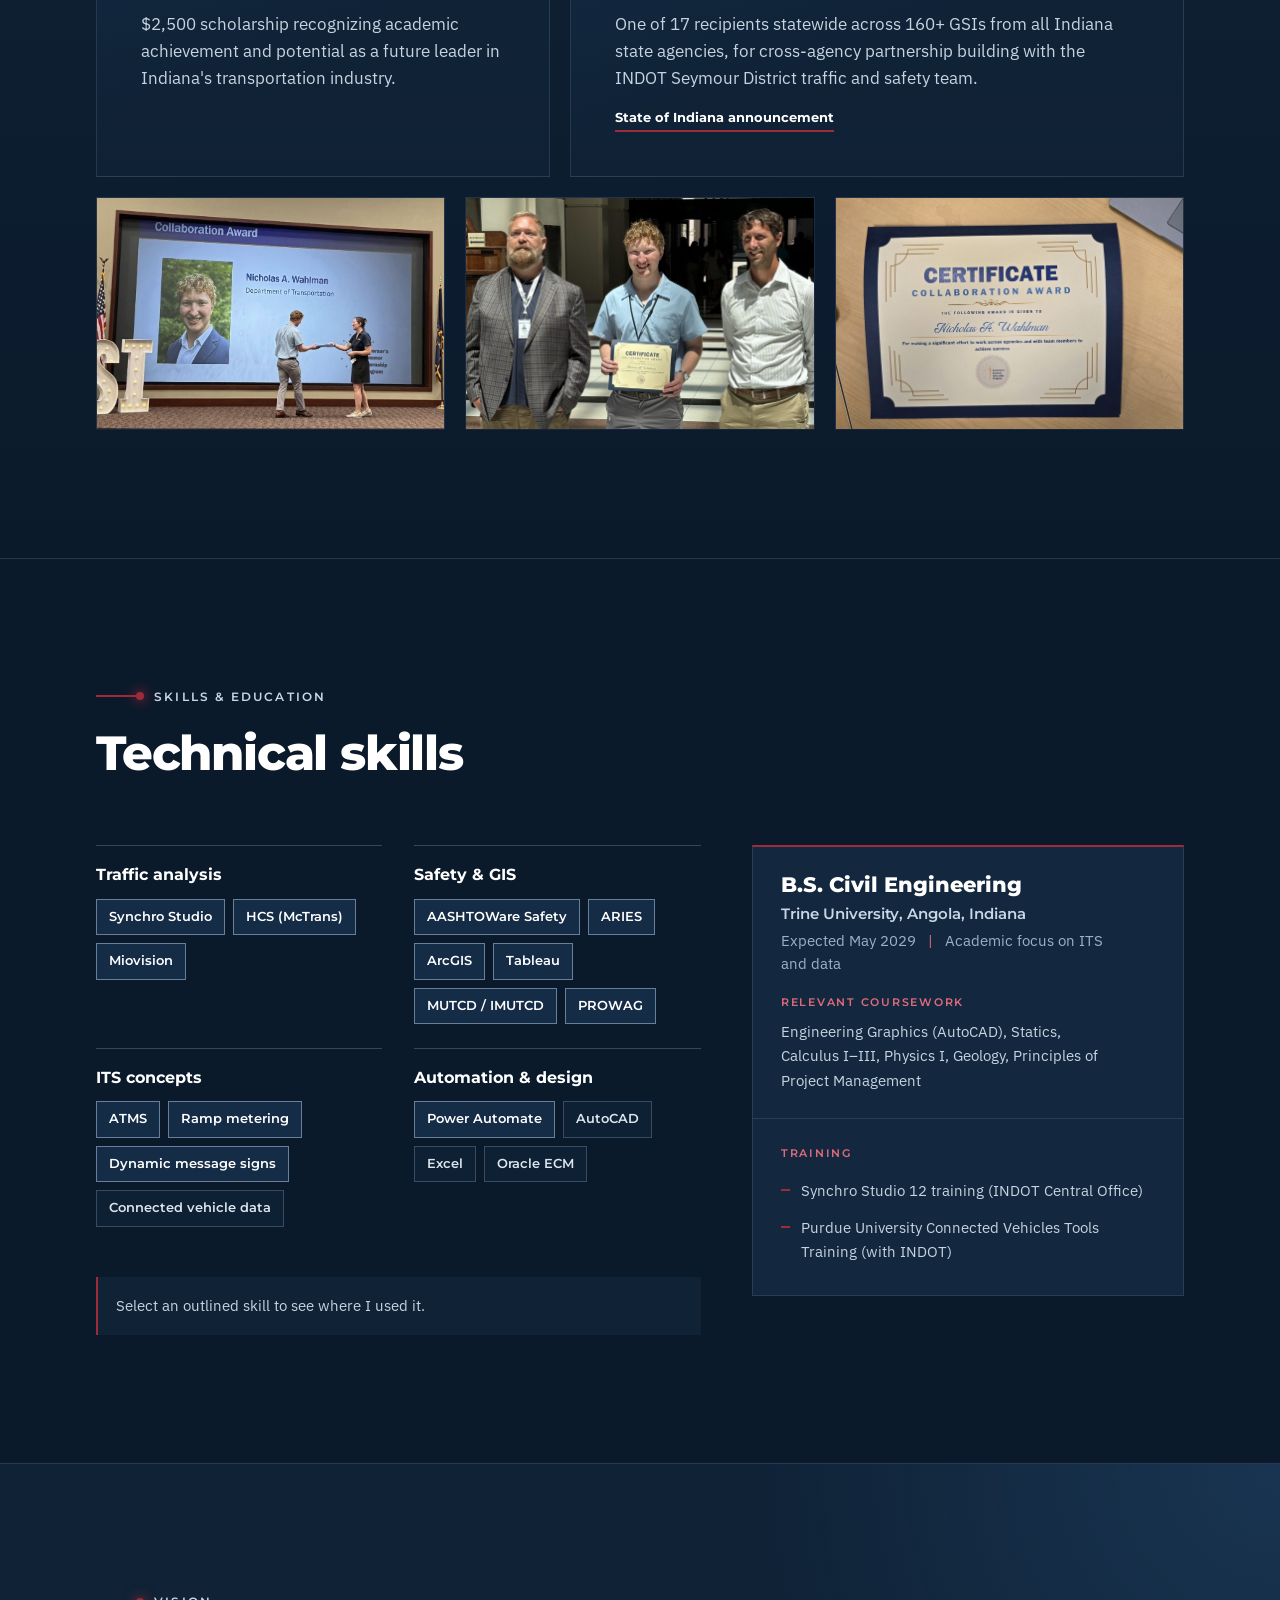
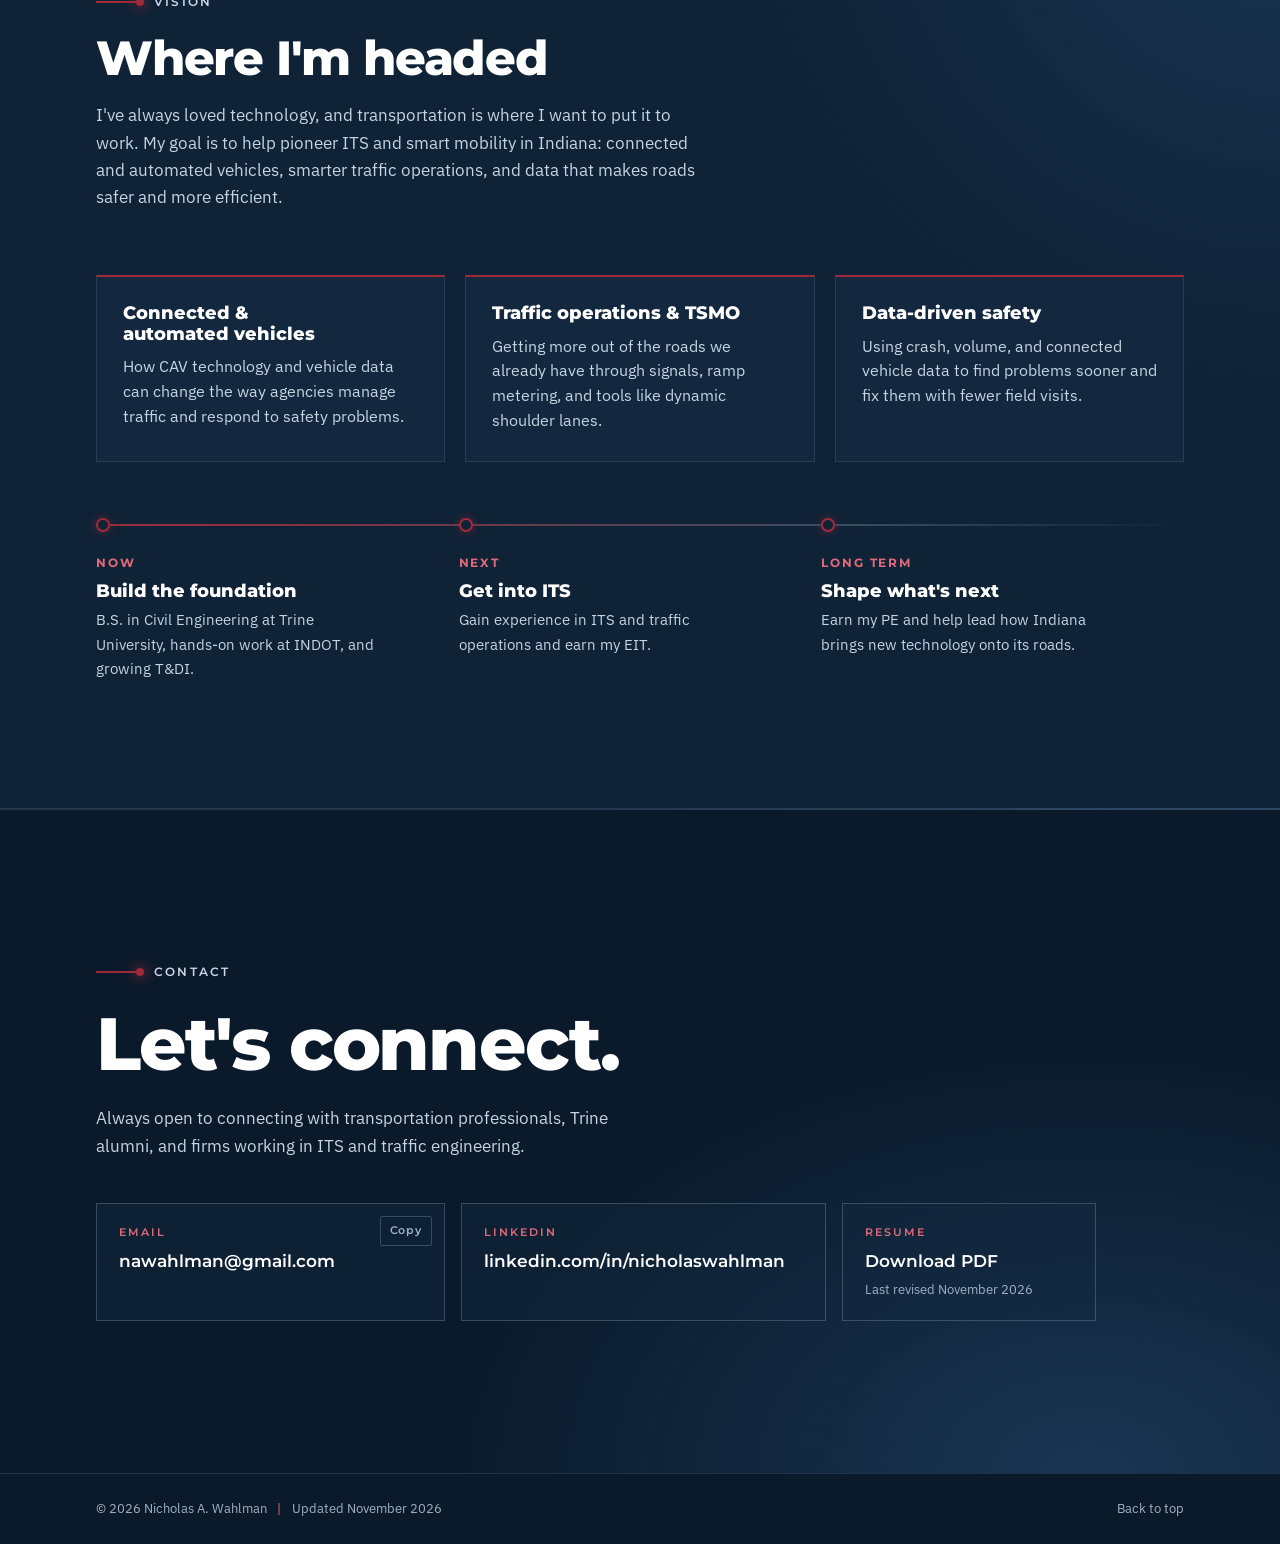
==== commit 8ba0238b: "Add files via upload" ====
--- a/index.html
+++ b/index.html
@@ -22,7 +22,7 @@
 <link rel="apple-touch-icon" href="apple-touch-icon.png">
 <link rel="preload" href="fonts/montserrat-latin-800-normal.woff2" as="font" type="font/woff2" crossorigin>
 <link rel="preload" href="img/headshot-cutout.webp" as="image" fetchpriority="high">
-<link rel="stylesheet" href="styles.css?v=15">
+<link rel="stylesheet" href="styles.css?v=16">
 <script type="application/ld+json">
 {
   "@context": "https://schema.org",
@@ -285,7 +285,17 @@
       <p class="sec-lead">Founded Trine's first ASCE Transportation &amp; Development Institute (T&amp;DI) group, focused on bridging the gap between classroom theory and real-world transportation engineering. I recruit the speakers, run the events, and design every graphic.</p>
     </header>
 
-    <blockquote class="quote quote-wide tdi-quote"><p>Indiana's transportation future depends on the next generation of civil engineers. I founded T&amp;DI to put our students in the room with the people leading it.</p><footer>Nicholas A. Wahlman <span>Quoted by WLKI and 92.7 The Light, October 2026</span></footer></blockquote>
+    <div class="tdi-intro">
+      <div class="tdi-left">
+        <blockquote class="quote quote-wide tdi-quote"><p>Indiana's transportation future depends on the next generation of civil engineers. I founded T&amp;DI to put our students in the room with the people leading it.</p><footer>Nicholas A. Wahlman <span>Quoted by WLKI and 92.7 The Light, October 2026</span></footer></blockquote>
+        <div class="board-cap">
+          <p class="tag">ASCE <span class="sep">|</span> 2026–27</p>
+          <h3>Executive board</h3>
+          <p>I serve on Trine's 2026–27 ASCE executive board as Founder &amp; Chair of T&amp;DI.</p>
+        </div>
+      </div>
+      <figure class="board"><img data-zoom src="img/asce-board-2026.jpg" alt="Trine University ASCE executive board for 2026–27, posed on a staircase" width="1600" height="1200" loading="lazy" decoding="async"></figure>
+    </div>
 
     <dl class="tdi-stats">
       <div><dt>Events this fall</dt><dd>3</dd></div>
@@ -293,15 +303,6 @@
       <div><dt>Media coverage</dt><dd>5 outlets</dd></div>
       <div><dt>Partner orgs</dt><dd>ITE &amp; SWE</dd></div>
     </dl>
-
-    <figure class="board">
-      <img data-zoom src="img/asce-board-2026.jpg" alt="Trine University ASCE executive board for 2026–27, posed on a staircase" width="1600" height="1200" loading="lazy" decoding="async">
-      <figcaption>
-        <p class="tag">ASCE <span class="sep">|</span> 2026–27</p>
-        <h3>Executive board</h3>
-        <p>I serve on Trine's 2026–27 ASCE executive board as Founder &amp; Chair of T&amp;DI.</p>
-      </figcaption>
-    </figure>
 
     <ol class="events">
       <li class="ev">
@@ -706,6 +707,6 @@
 </dialog>
 
 <script src="dms.js?v=1" defer></script>
-<script src="main.js?v=15" defer></script>
+<script src="main.js?v=16" defer></script>
 </body>
 </html>
--- a/styles.css
+++ b/styles.css
@@ -757,13 +757,15 @@
 @media (prefers-reduced-motion: no-preference) and (max-width: 860px) { .rvj .rv-path::before { transform: scaleY(0); transform-origin: top; } }
 @media print { .rv, .rv *, .h-in { opacity: 1 !important; transform: none !important; clip-path: none !important; } .tl-fill, .demo-pause, .flow { display: none !important; } }
 
-/* ================= v15: ASCE executive board ================= */
-.board { margin: 0 0 28px; display: grid; grid-template-columns: minmax(0, 1.55fr) minmax(0, 1fr); background: var(--panel); border: 1px solid var(--line); }
+/* ================= v16: T&DI intro with ASCE executive board ================= */
+.tdi-intro { display: grid; grid-template-columns: minmax(0, 1fr) minmax(0, 500px); gap: clamp(24px, 3.5vw, 44px); align-items: center; margin-bottom: 28px; }
+.tdi-intro .tdi-quote { margin: 0; }
+.board-cap { margin-top: 26px; padding-left: 20px; }
+.board-cap h3 { margin-top: 6px; font-size: clamp(1.2rem, 1.8vw, 1.45rem); font-weight: 800; }
+.board-cap > p:last-child { margin-top: 8px; color: var(--text-2); max-width: 44ch; }
+.board { margin: 0; border: 1px solid var(--line); }
 .board img { display: block; width: 100%; height: auto; aspect-ratio: 4 / 3; object-fit: cover; cursor: zoom-in; }
-.board figcaption { padding: clamp(22px, 3vw, 36px); display: flex; flex-direction: column; justify-content: flex-end; border-left: 1px solid var(--line); }
-.board h3 { margin-top: 8px; font-size: clamp(1.25rem, 2vw, 1.55rem); font-weight: 800; }
-.board figcaption > p:last-child { margin-top: 10px; color: var(--text-2); max-width: 36ch; }
-@media (max-width: 760px) {
-  .board { grid-template-columns: minmax(0, 1fr); }
-  .board figcaption { border-left: 0; border-top: 1px solid var(--line); }
-}
+@media (max-width: 900px) {
+  .tdi-intro { grid-template-columns: minmax(0, 1fr); }
+  .board-cap { padding-left: 0; }
+}
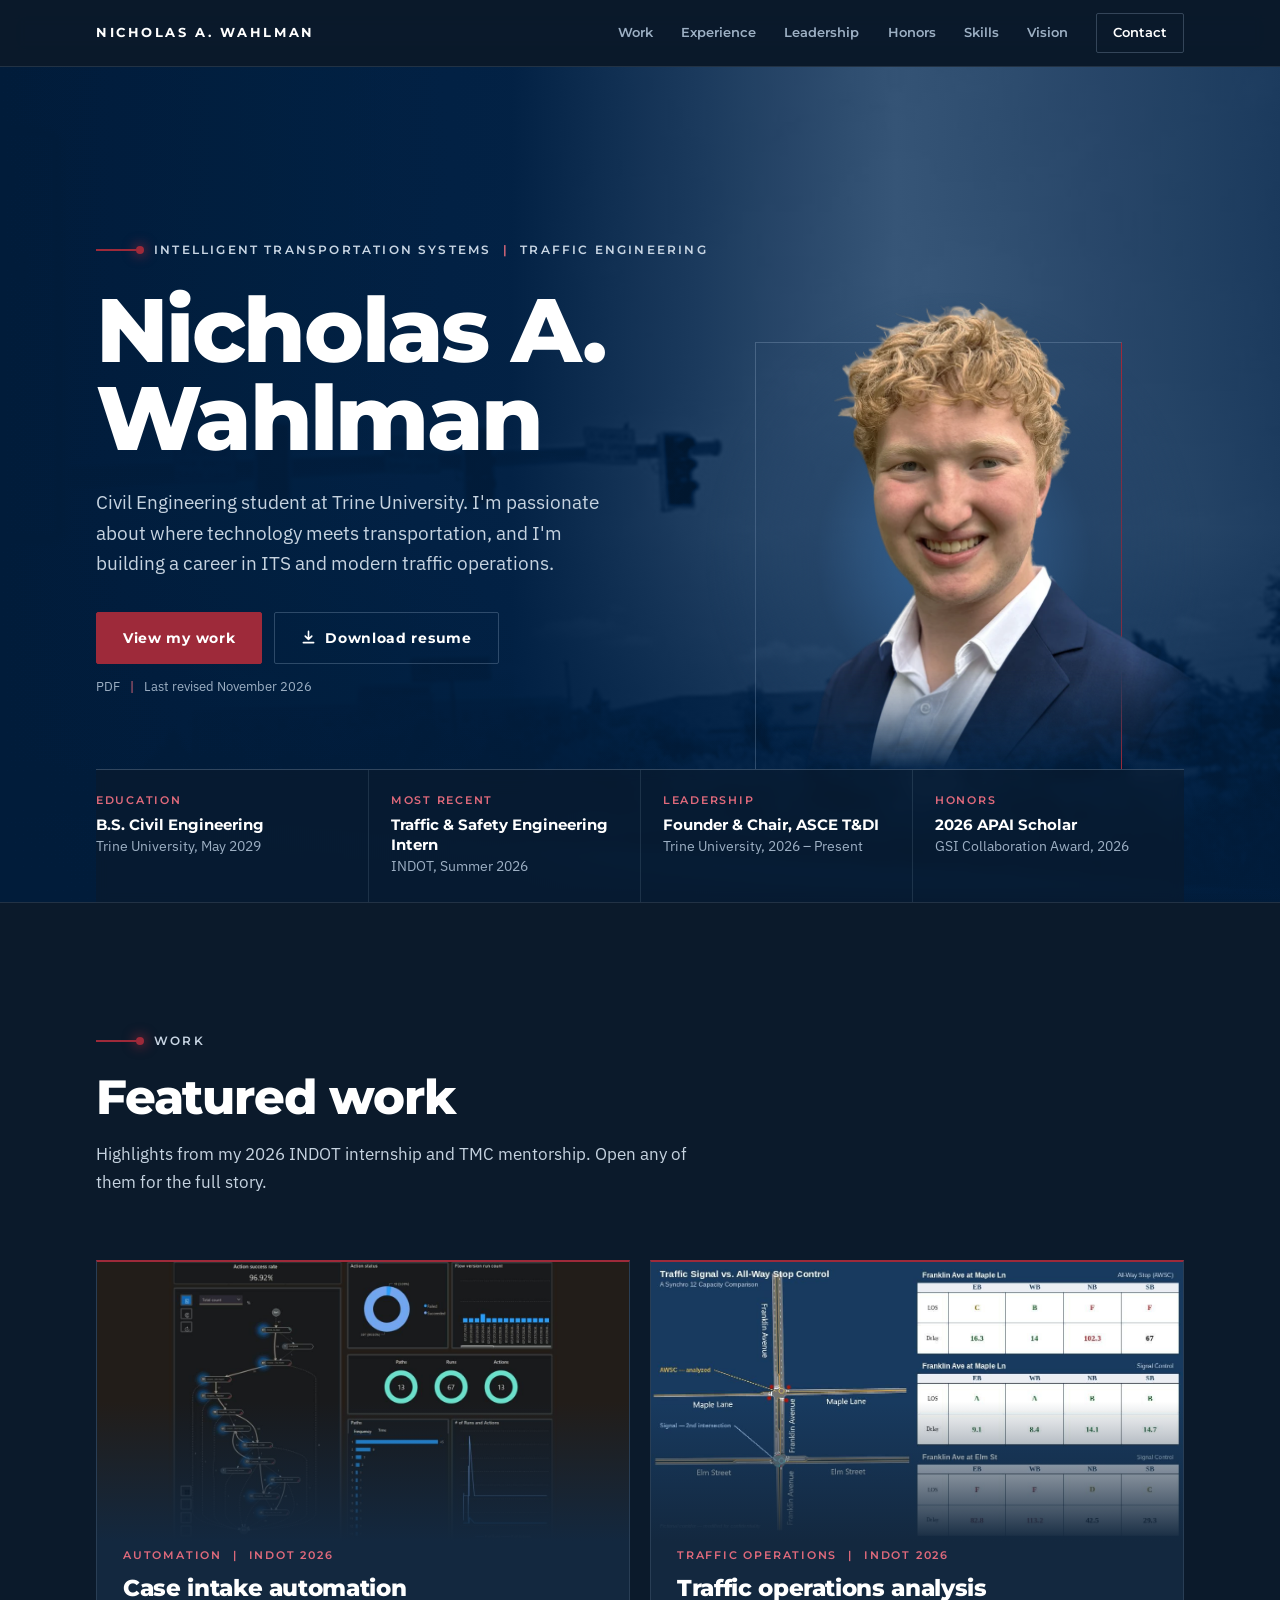
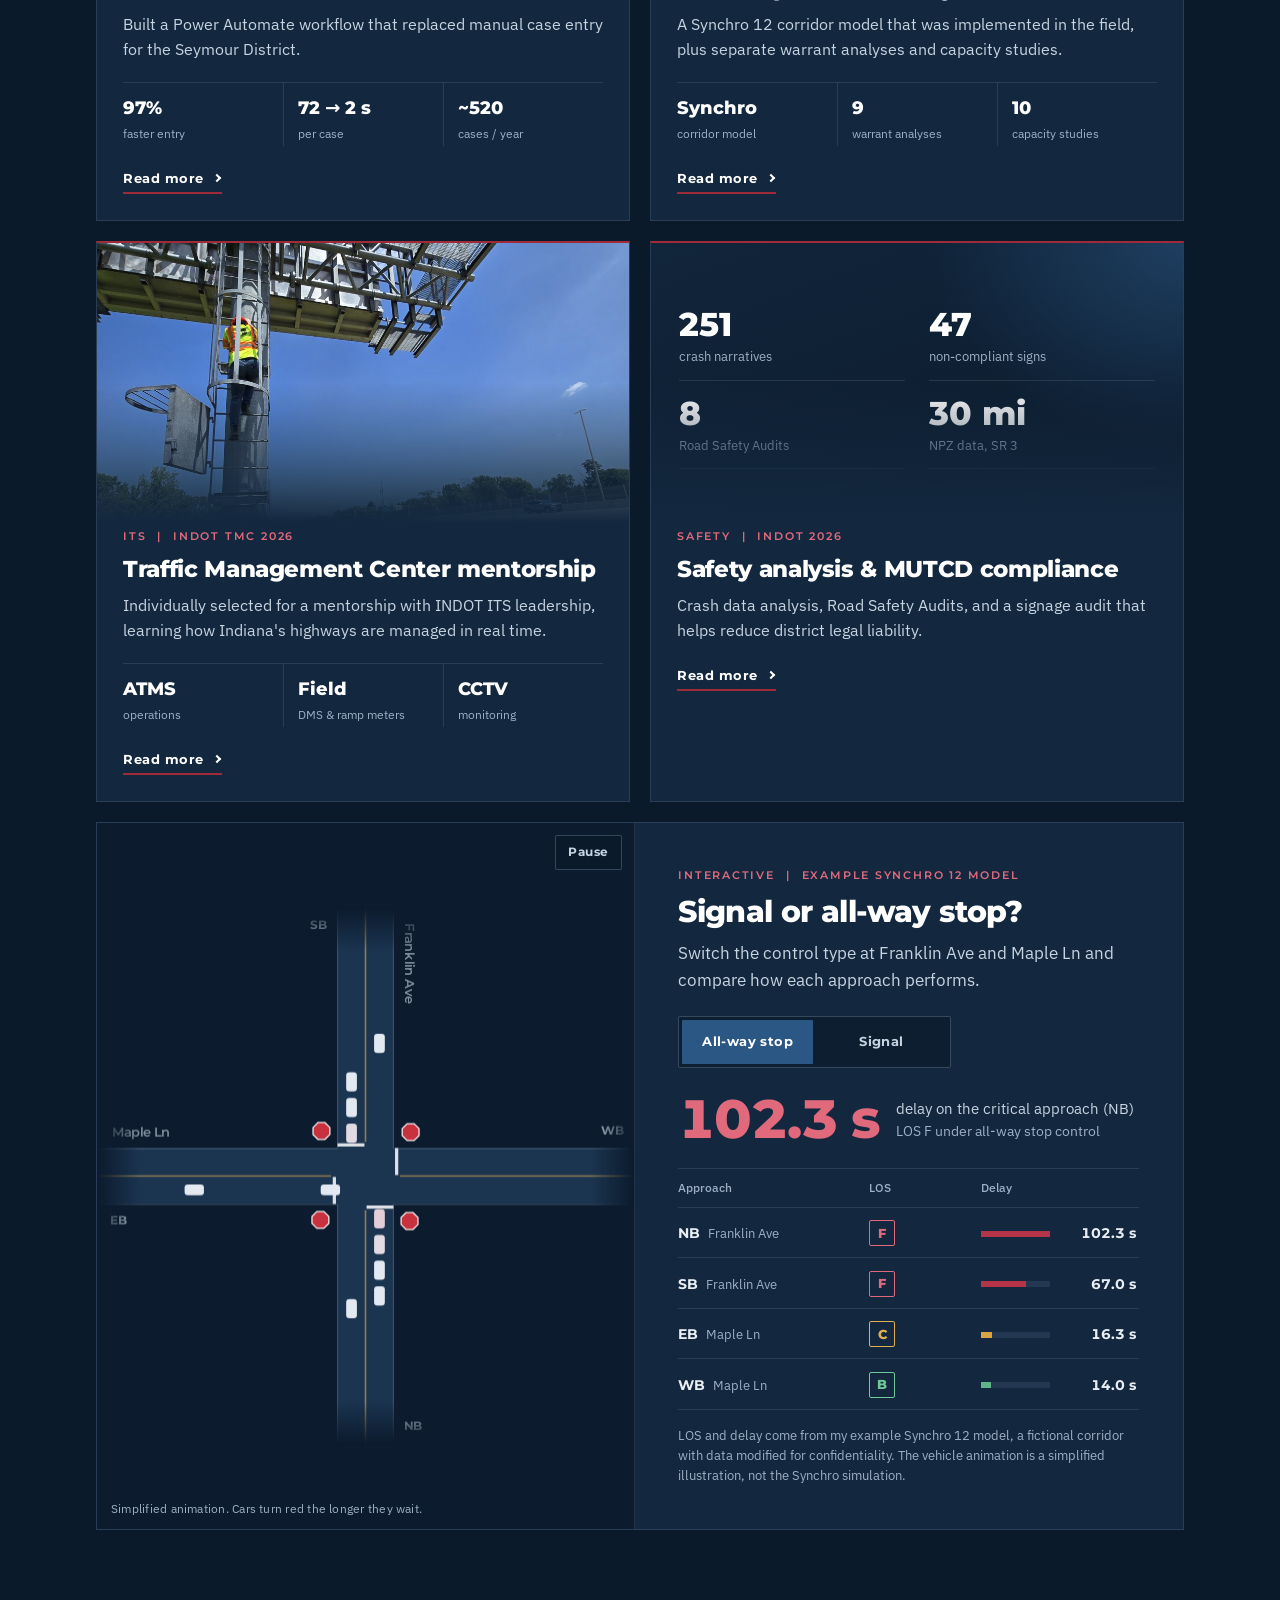
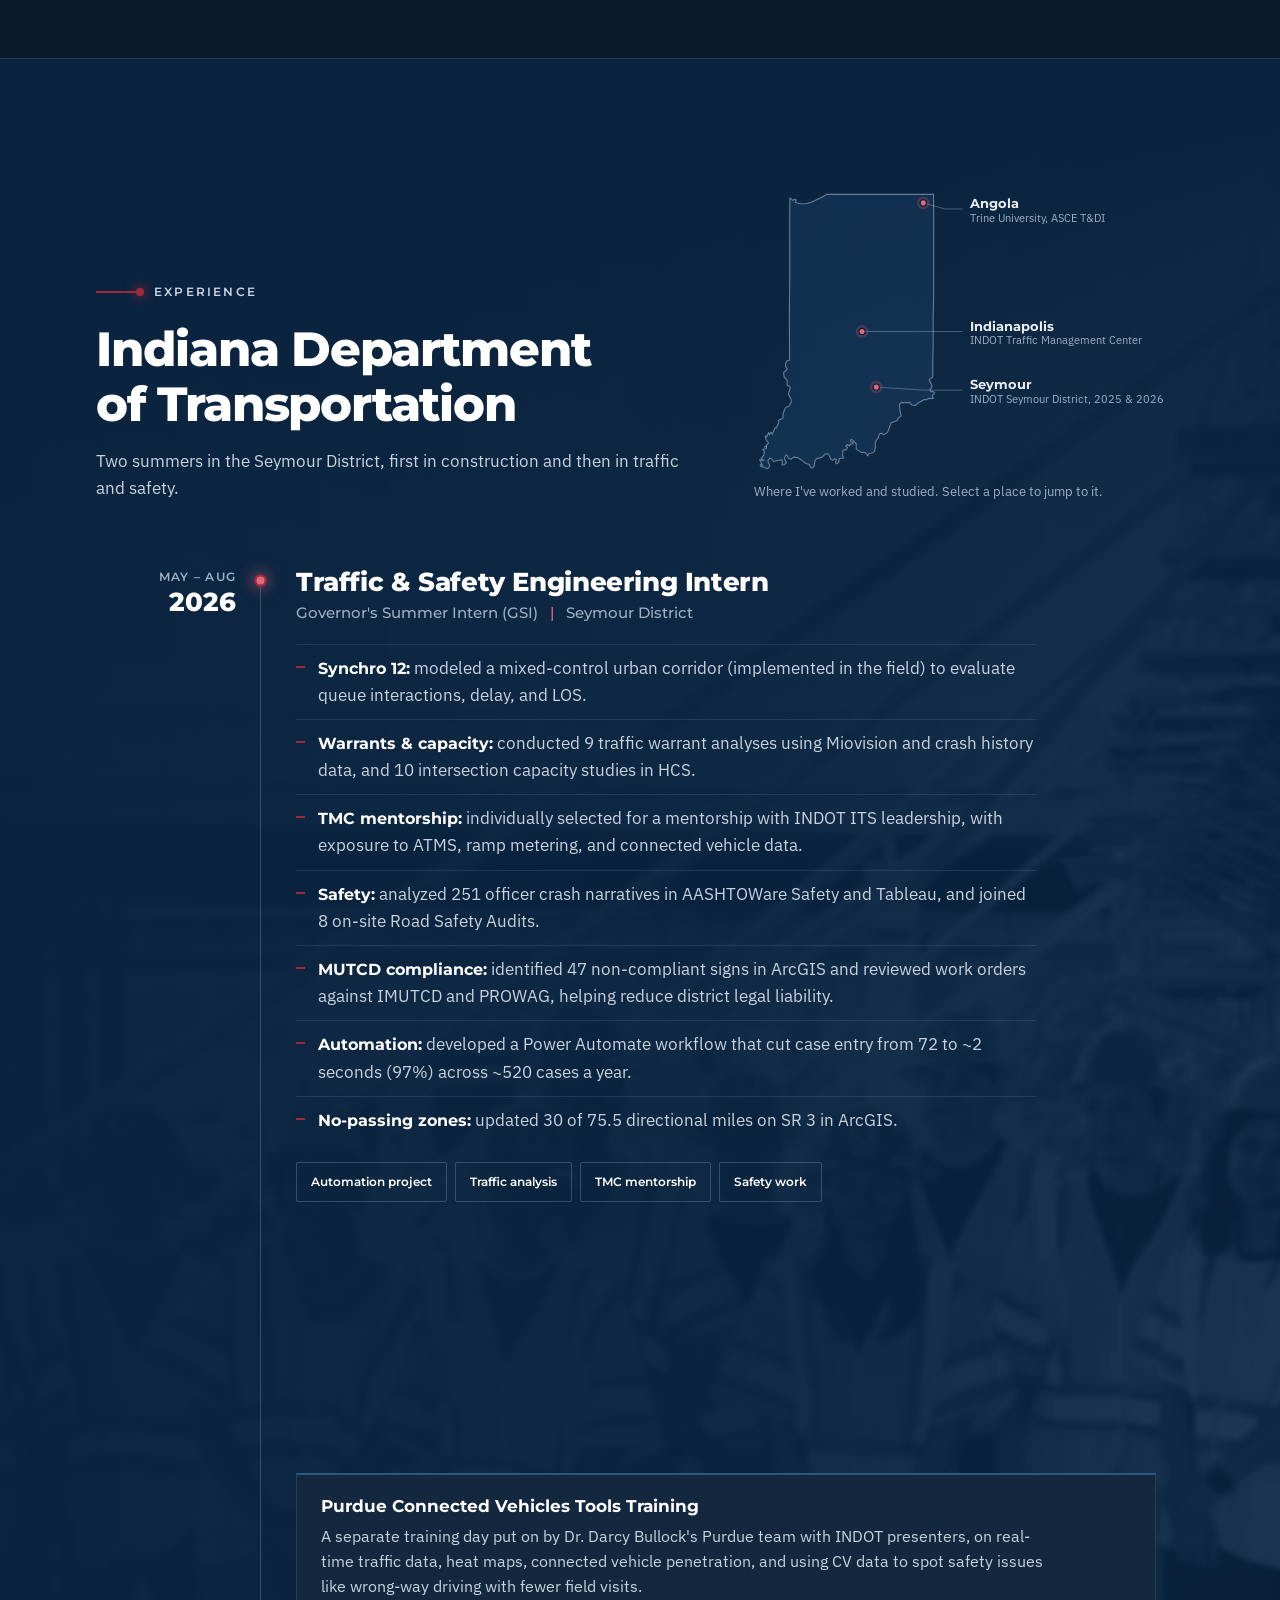
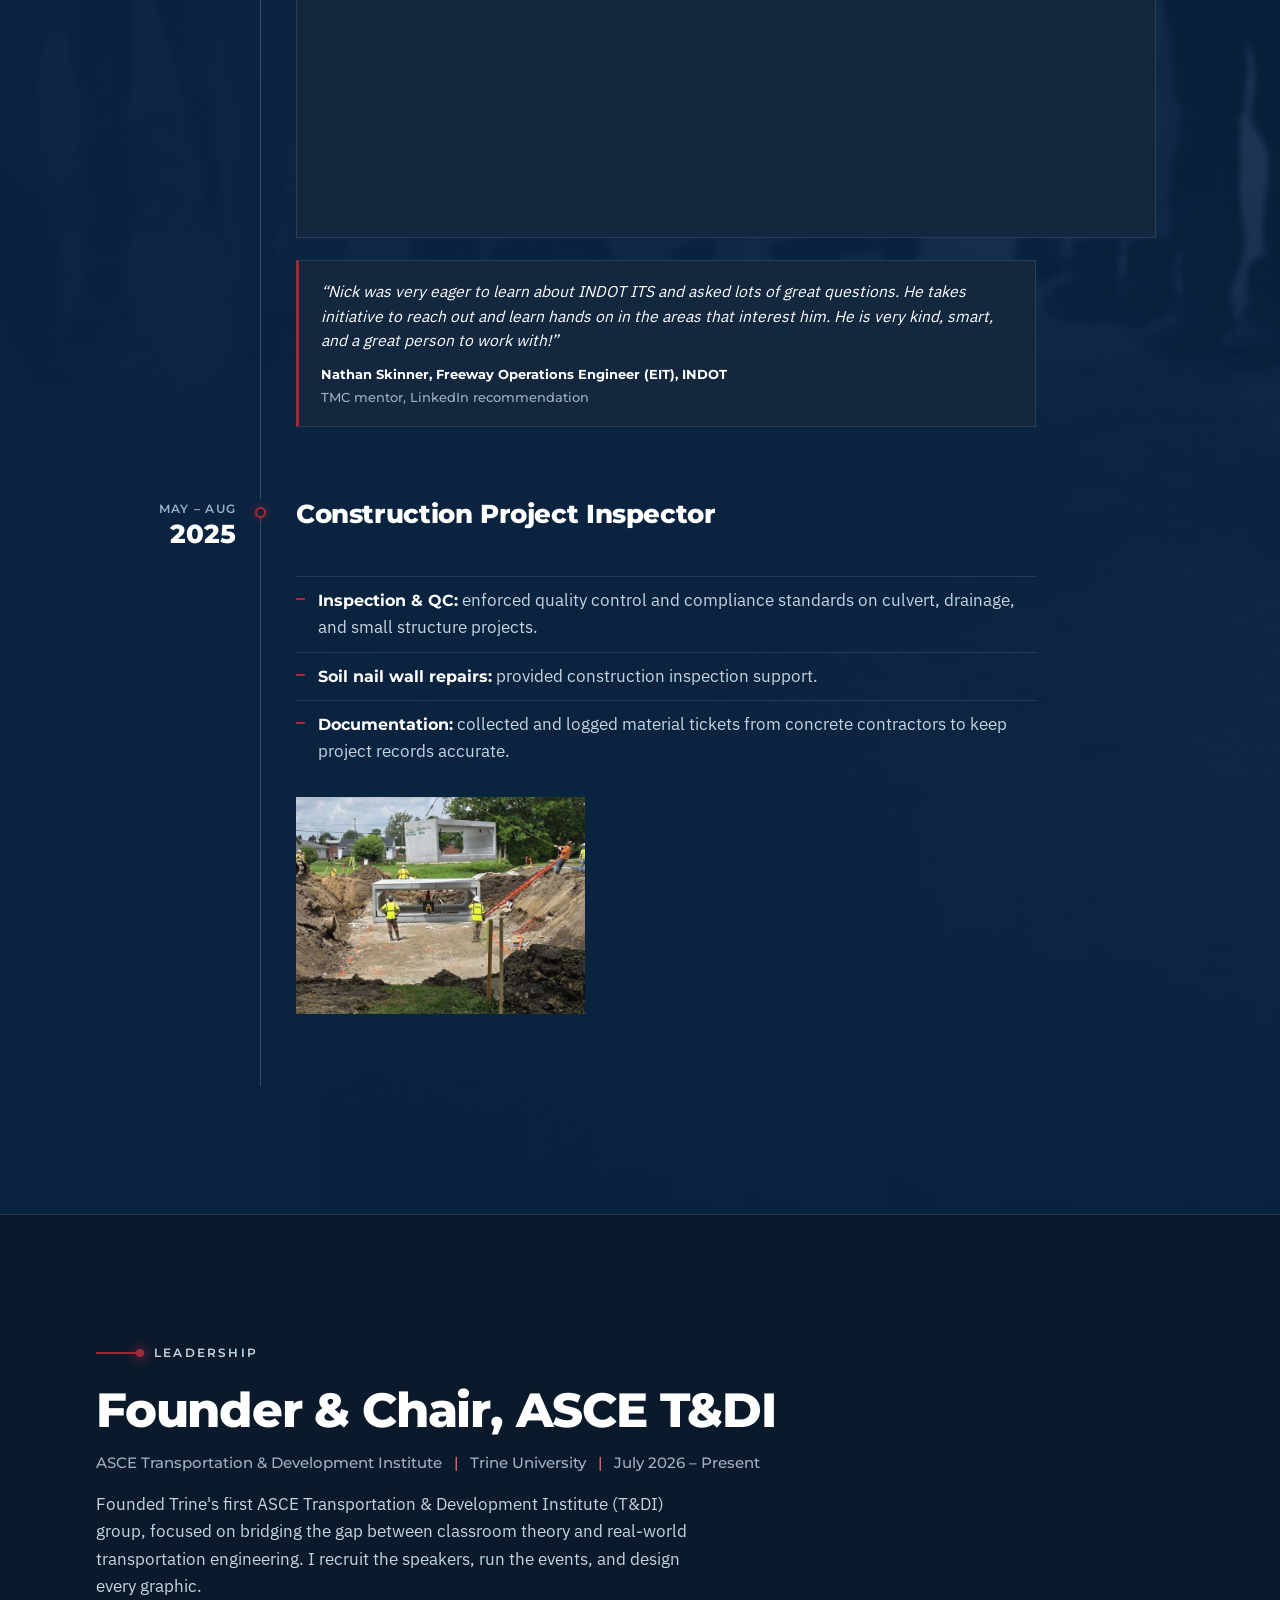
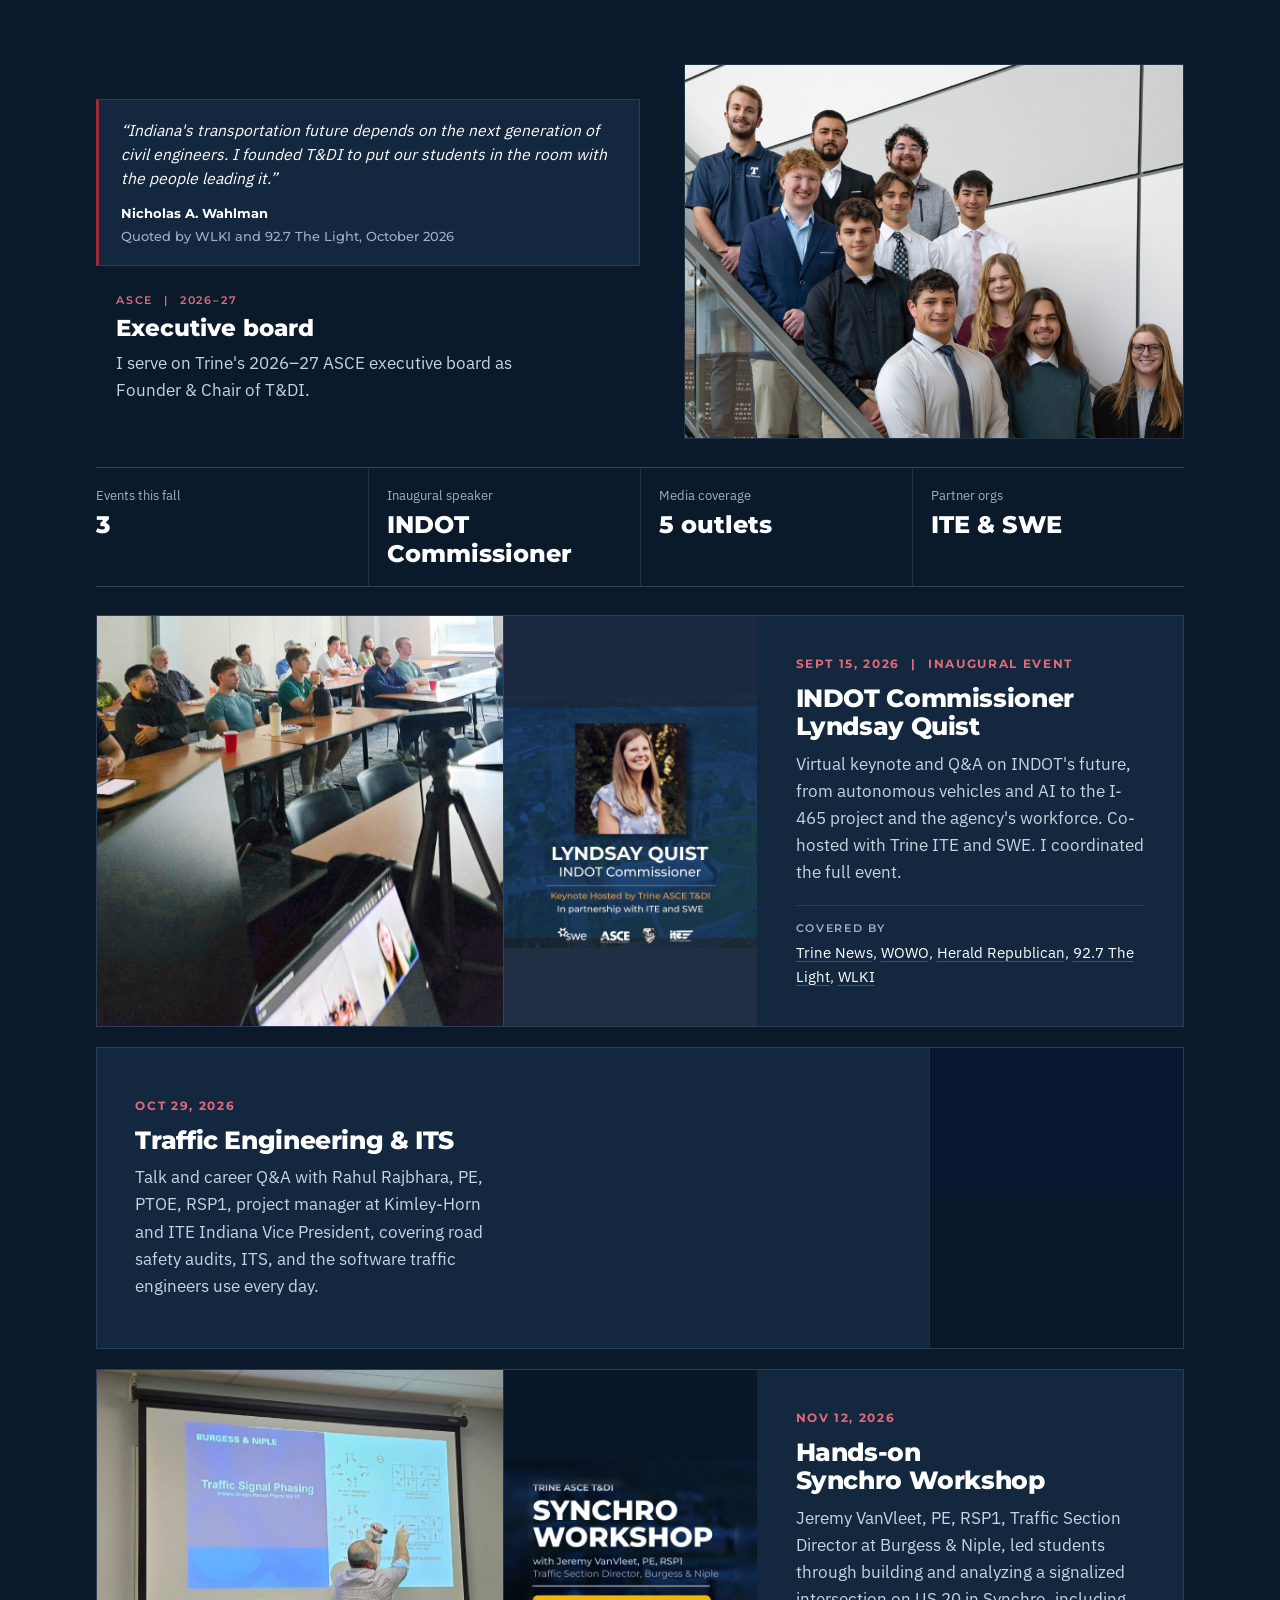
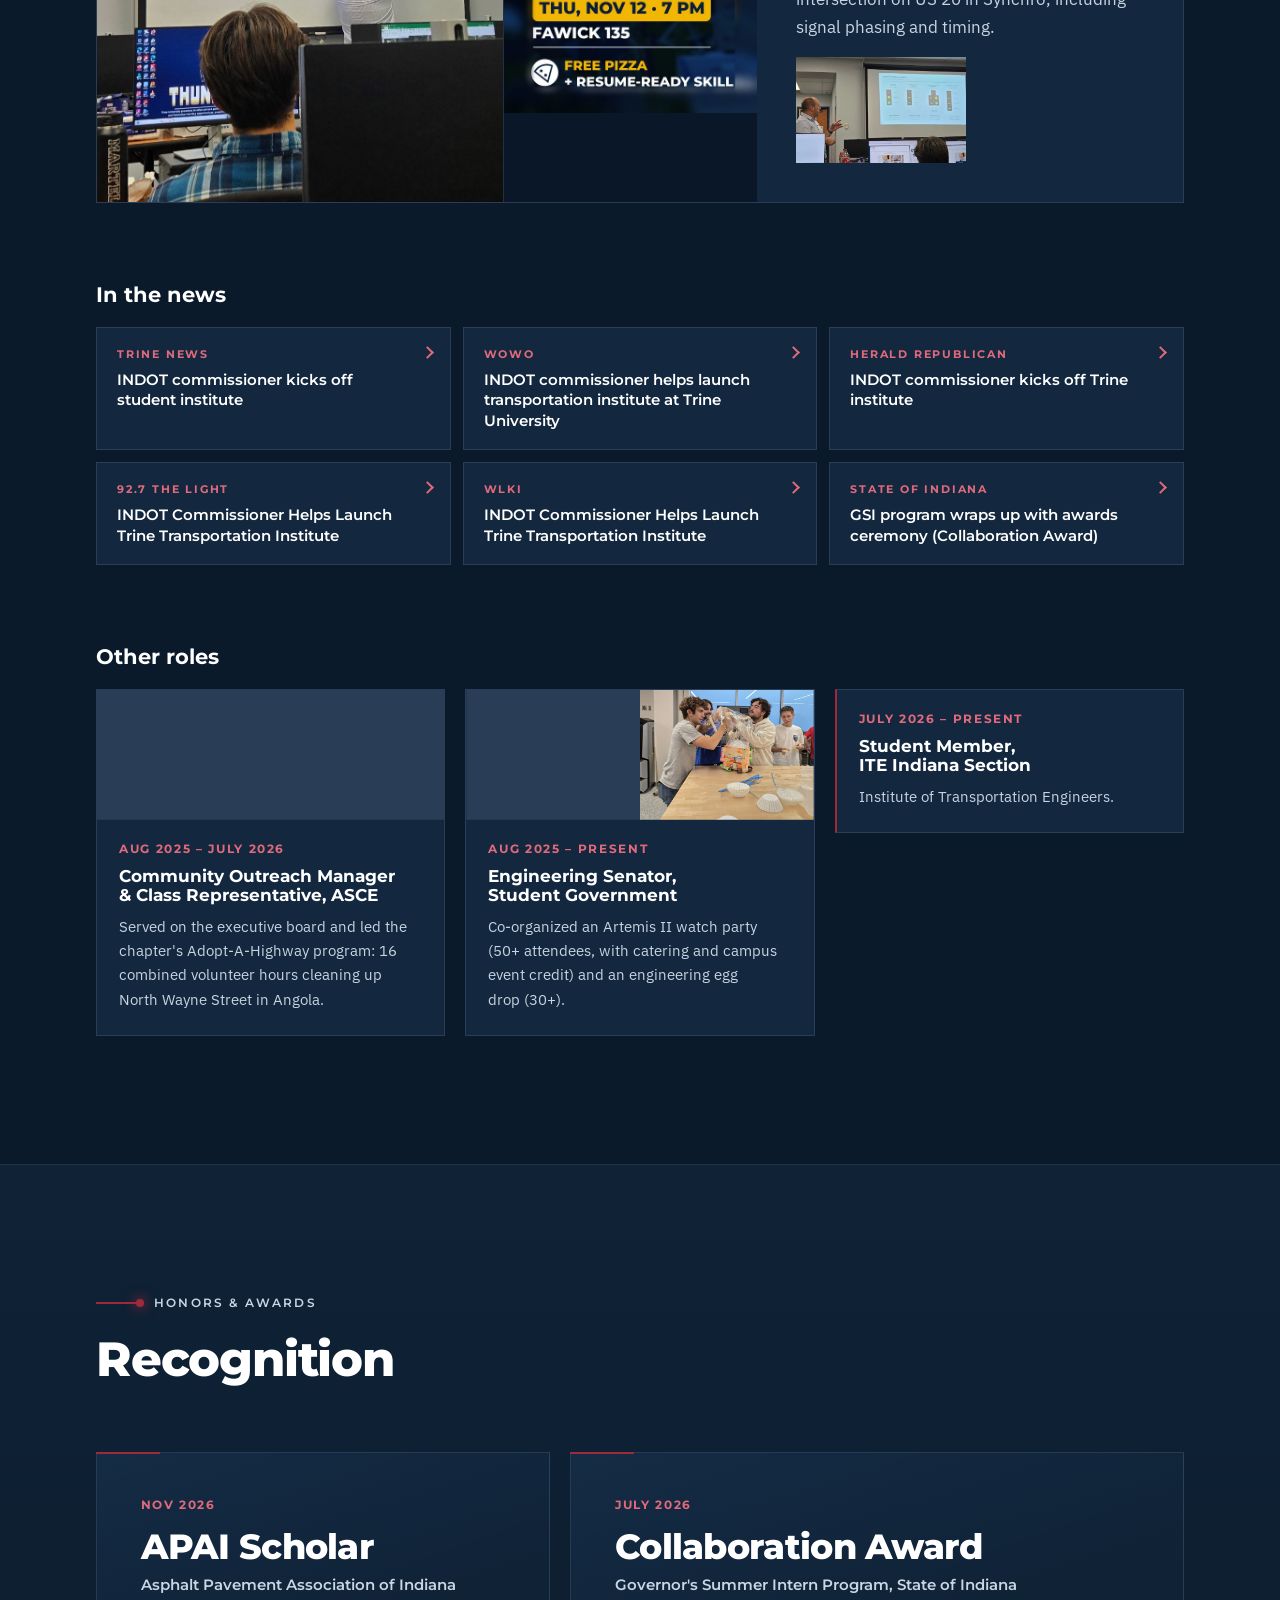
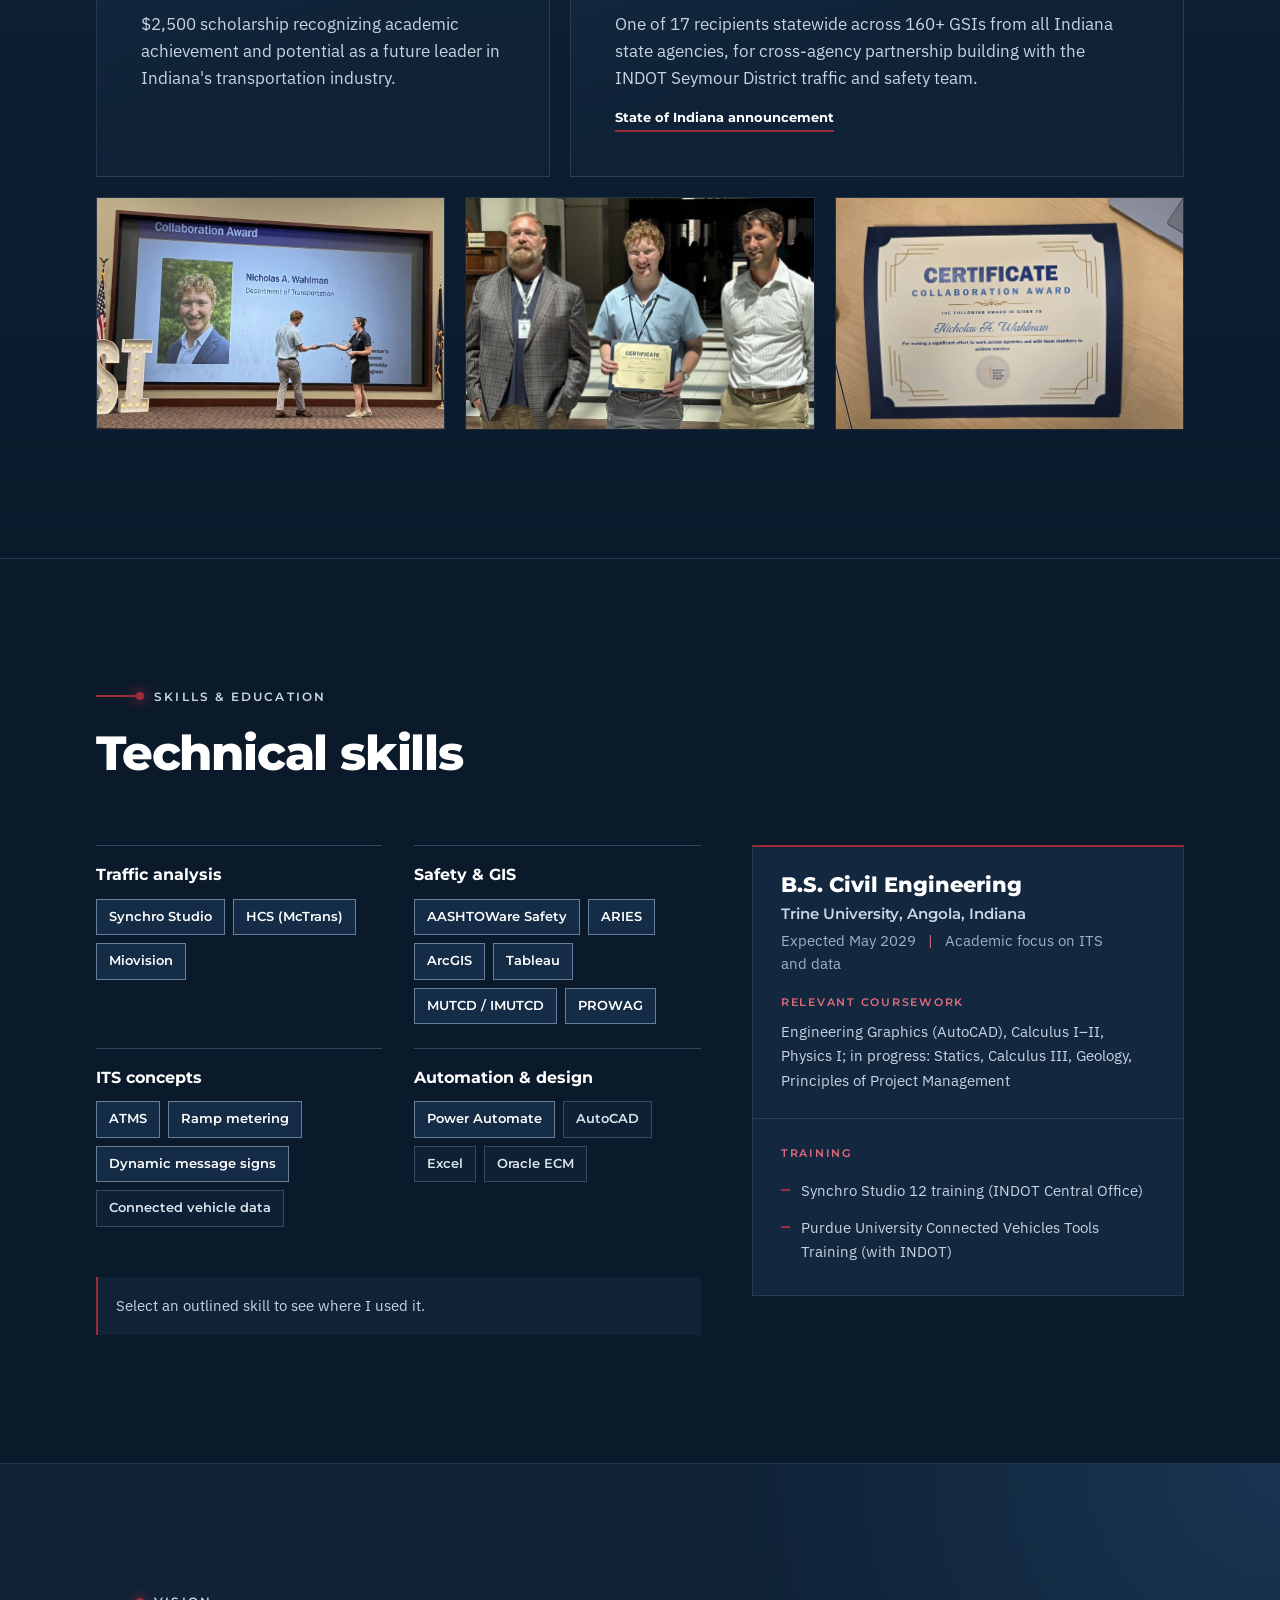
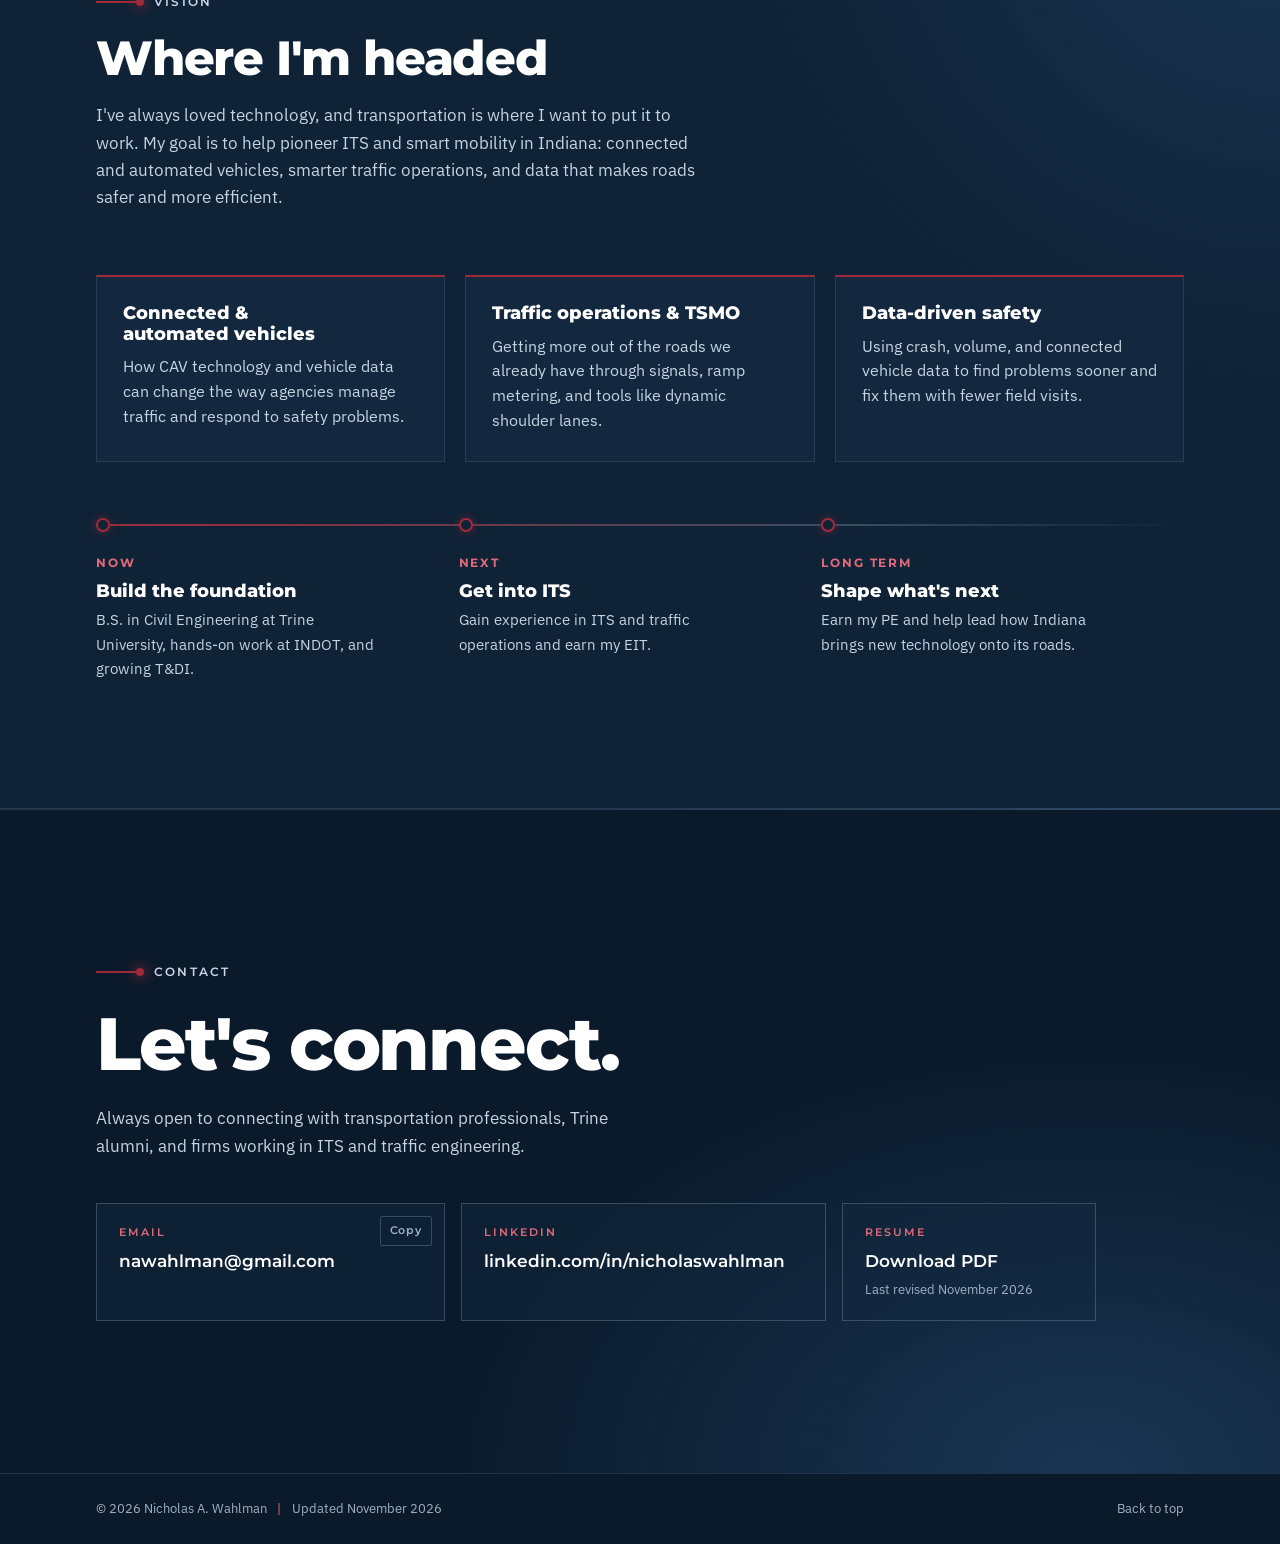
==== commit b853a3b7: "Add files via upload" ====
--- a/index.html
+++ b/index.html
@@ -158,7 +158,7 @@
         <div class="project-body">
           <p class="tag">Safety <span class="sep">|</span> INDOT 2026</p>
           <h3>Safety analysis &amp; MUTCD compliance</h3>
-          <p>Crash data analysis, Road Safety Audits, and a signage audit that reduced district legal liability.</p>
+          <p>Crash data analysis, Road Safety Audits, and a signage audit that helps reduce district legal liability.</p>
           <span class="read">Read more</span>
         </div>
       </article>
@@ -227,7 +227,7 @@
             <li><strong>Warrants &amp; capacity:</strong> conducted 9 traffic warrant analyses using Miovision and crash history data, and 10 intersection capacity studies in HCS.</li>
             <li><strong>TMC mentorship:</strong> individually selected for a mentorship with INDOT ITS leadership, with exposure to ATMS, ramp metering, and connected vehicle data.</li>
             <li><strong>Safety:</strong> analyzed 251 officer crash narratives in AASHTOWare Safety and Tableau, and joined 8 on-site Road Safety Audits.</li>
-            <li><strong>MUTCD compliance:</strong> identified 47 non-compliant signs in ArcGIS and reviewed work orders against IMUTCD and PROWAG, reducing district legal liability.</li>
+            <li><strong>MUTCD compliance:</strong> identified 47 non-compliant signs in ArcGIS and reviewed work orders against IMUTCD and PROWAG, helping reduce district legal liability.</li>
             <li><strong>Automation:</strong> developed a Power Automate workflow that cut case entry from 72 to ~2 seconds (97%) across ~520 cases a year.</li>
             <li><strong>No-passing zones:</strong> updated 30 of 75.5 directional miles on SR 3 in ArcGIS.</li>
           </ul>
@@ -313,7 +313,7 @@
         <div class="ev-body">
           <p class="ev-date">Sept 15, 2026 <span class="sep">|</span> Inaugural event</p>
           <h3>INDOT Commissioner Lyndsay Quist</h3>
-          <p>Virtual keynote and Q&amp;A on INDOT's future, from autonomous vehicles and AI to the I-465 project and the agency's workforce. Co-hosted with the Indiana Section of ITE and SWE. I coordinated the full event.</p>
+          <p>Virtual keynote and Q&amp;A on INDOT's future, from autonomous vehicles and AI to the I-465 project and the agency's workforce. Co-hosted with Trine ITE and SWE. I coordinated the full event.</p>
           <p class="press"><span>Covered by</span><a href="https://www.trine.edu/news/2026/tdi.aspx" target="_blank" rel="noopener">Trine News</a>, <a href="https://wowo.com/indot-commissioner-helps-launch-transportation-institute-at-trine-university/" target="_blank" rel="noopener">WOWO</a>, <a href="https://www.kpcnews.com/heraldrepublican/article_b4b8d0f8-5b84-4414-874f-38b83996ad5f.html" target="_blank" rel="noopener">Herald Republican</a>, <a href="http://www.927thelight.com/view_article.php?id=5484" target="_blank" rel="noopener">92.7 The Light</a>, <a href="https://www.wlki.com/view_article.php?id=5484" target="_blank" rel="noopener">WLKI</a></p>
         </div>
       </li>
@@ -325,7 +325,7 @@
         <div class="ev-body">
           <p class="ev-date">Oct 29, 2026</p>
           <h3>Traffic Engineering &amp; ITS</h3>
-          <p>Talk and career Q&amp;A with Rahul Rajbhara, PE, PTOE, RSP, project manager at Kimley-Horn and ITE Indiana Vice President, covering road safety audits, ITS, and the software traffic engineers use every day.</p>
+          <p>Talk and career Q&amp;A with Rahul Rajbhara, PE, PTOE, RSP1, project manager at Kimley-Horn and ITE Indiana Vice President, covering road safety audits, ITS, and the software traffic engineers use every day.</p>
         </div>
       </li>
       <li class="ev">
@@ -443,7 +443,7 @@
           <p class="edu-org">Trine University, Angola, Indiana</p>
           <p class="edu-date">Expected May 2029 <span class="sep">|</span> Academic focus on ITS and data</p>
           <p class="edu-label">Relevant coursework</p>
-          <p class="edu-list">Engineering Graphics (AutoCAD), Statics, Calculus I–III, Physics I, Geology, Principles of Project Management</p>
+          <p class="edu-list">Engineering Graphics (AutoCAD), Calculus I–II, Physics I; in progress: Statics, Calculus III, Geology, Principles of Project Management</p>
         </div>
         <div class="edu-block">
           <p class="edu-label">Training</p>
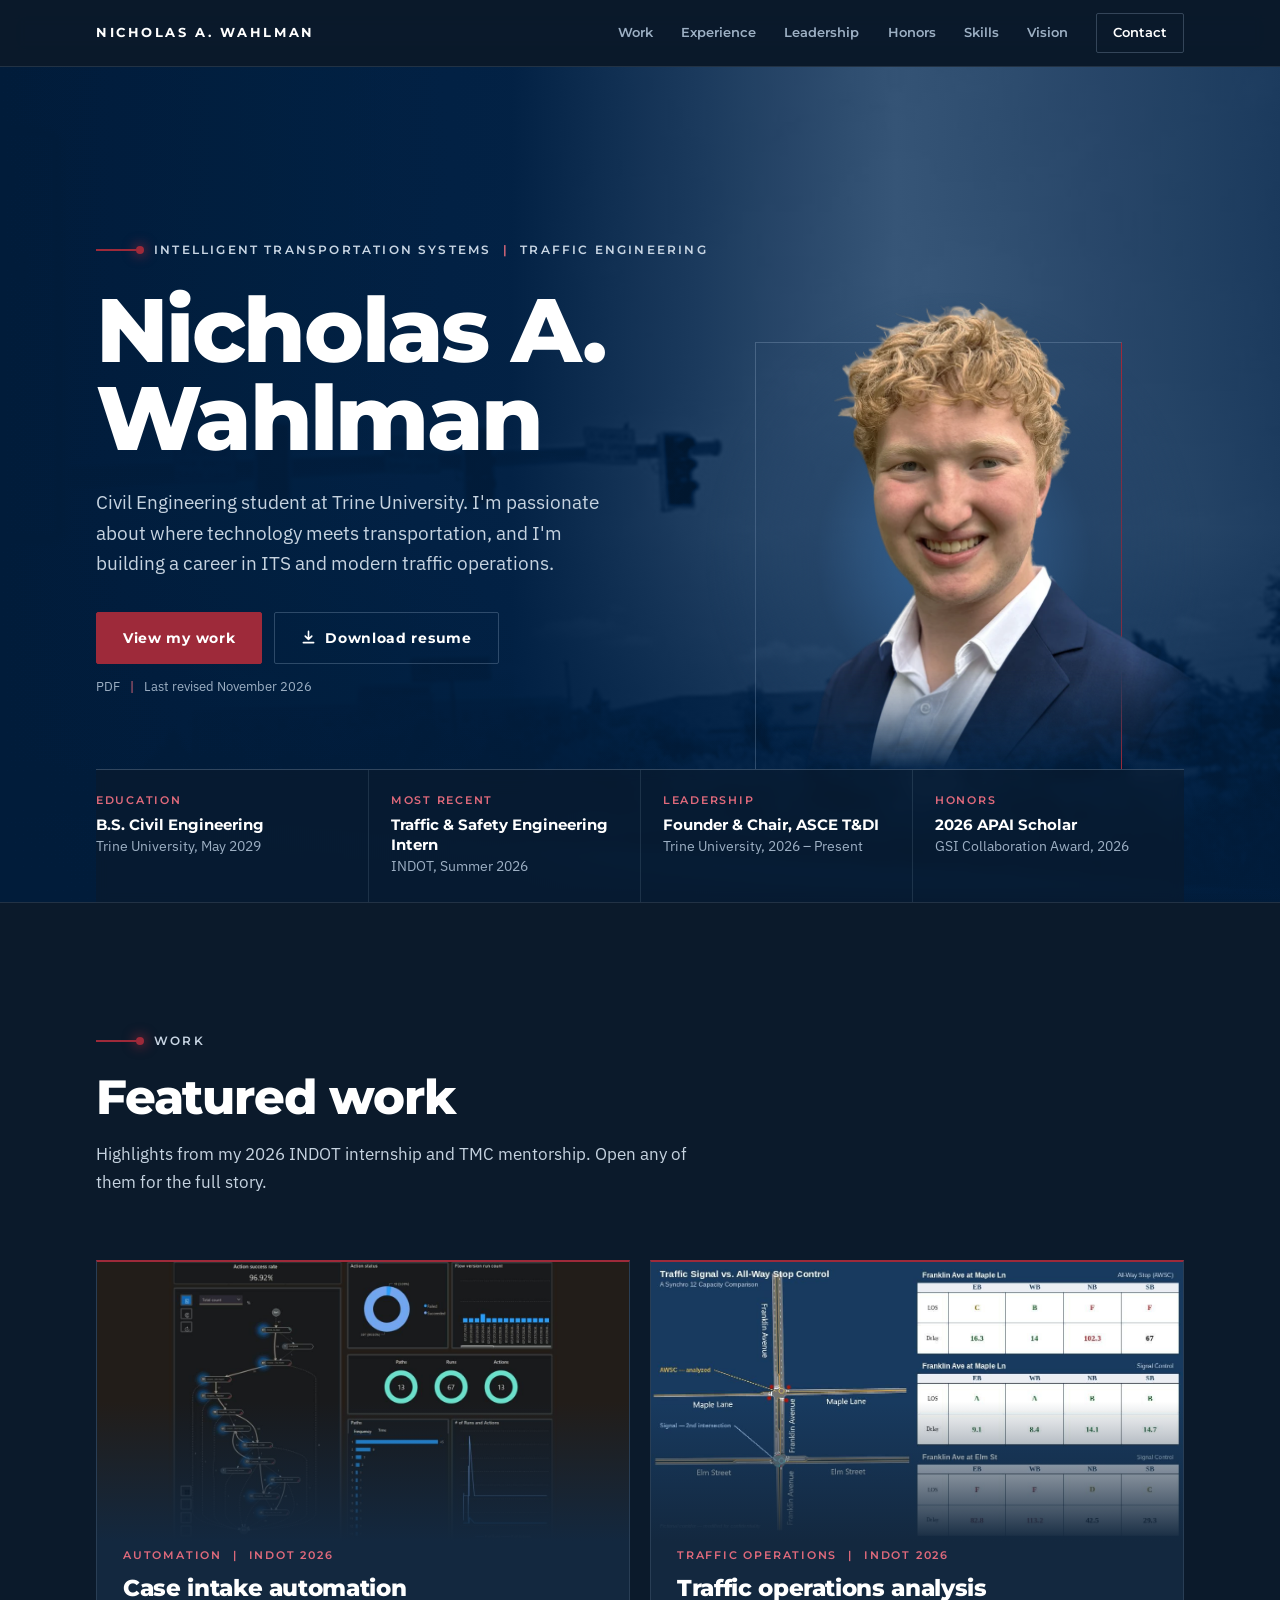
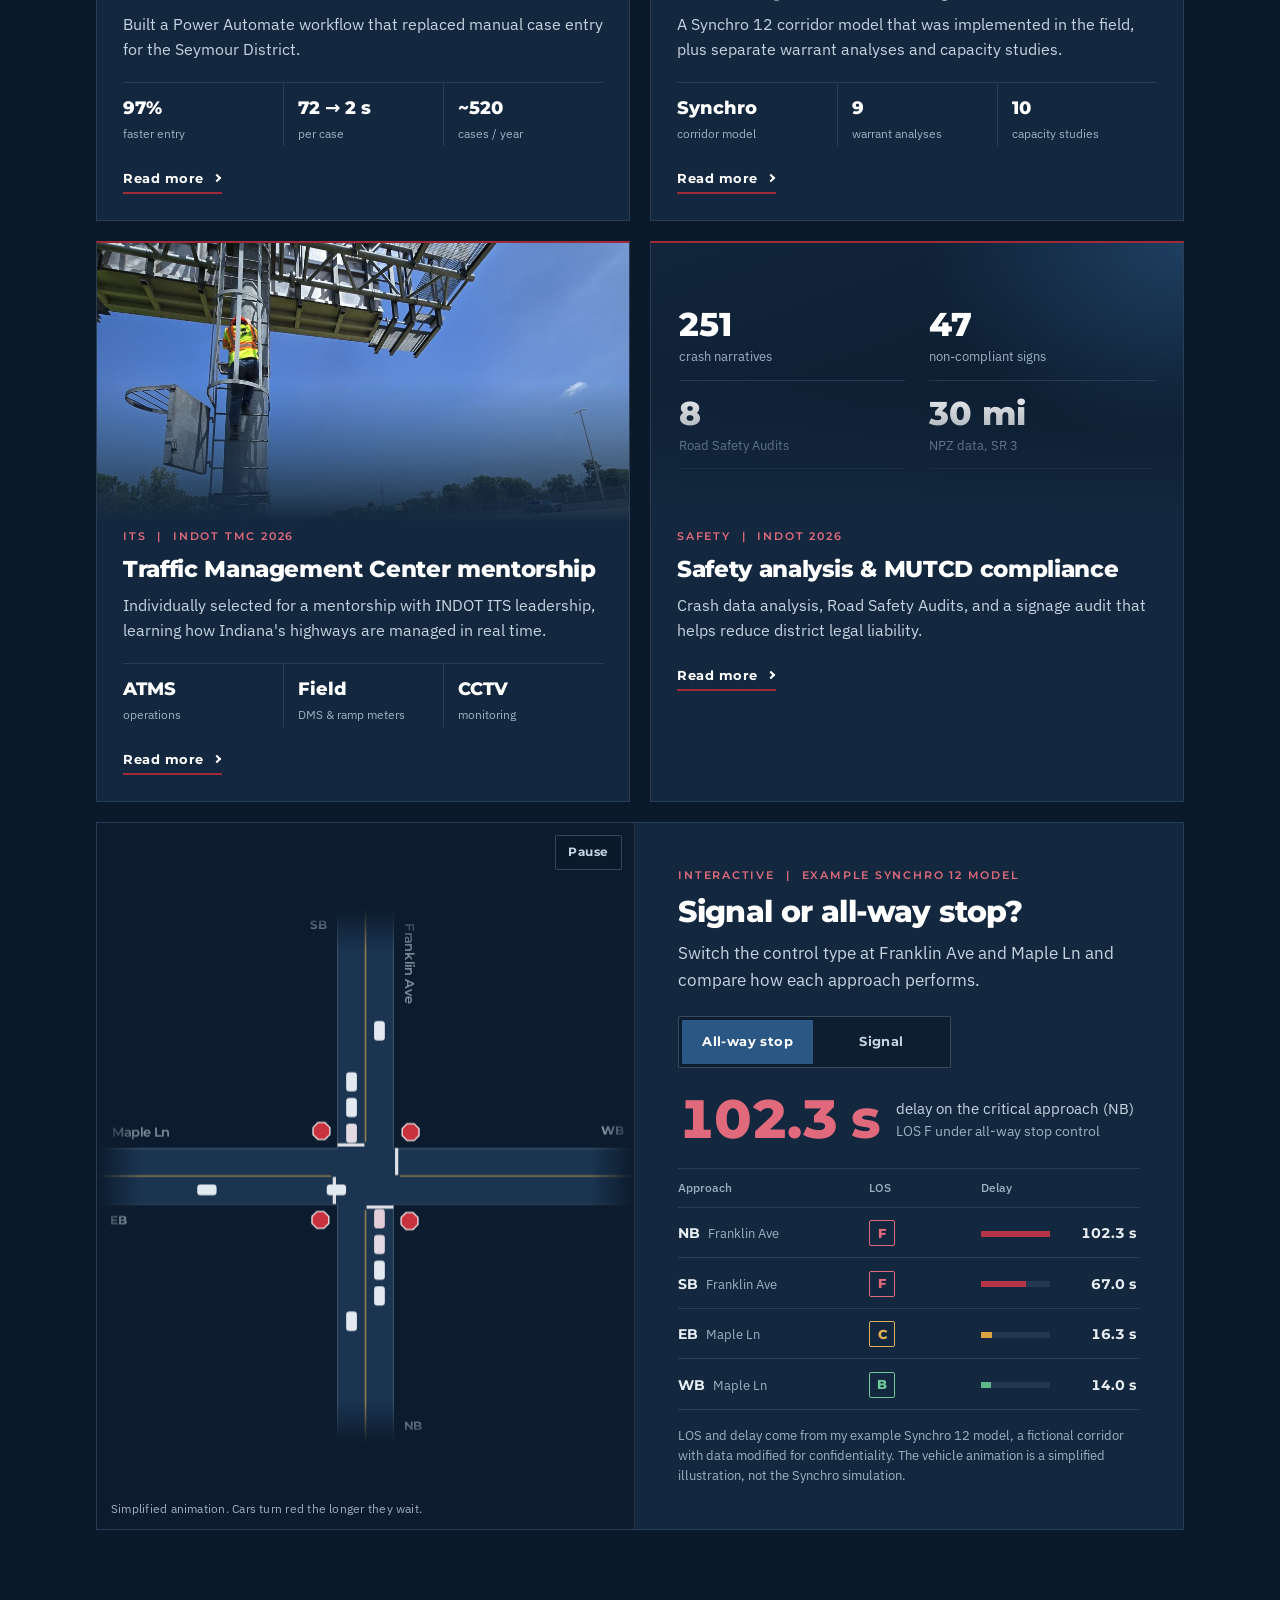
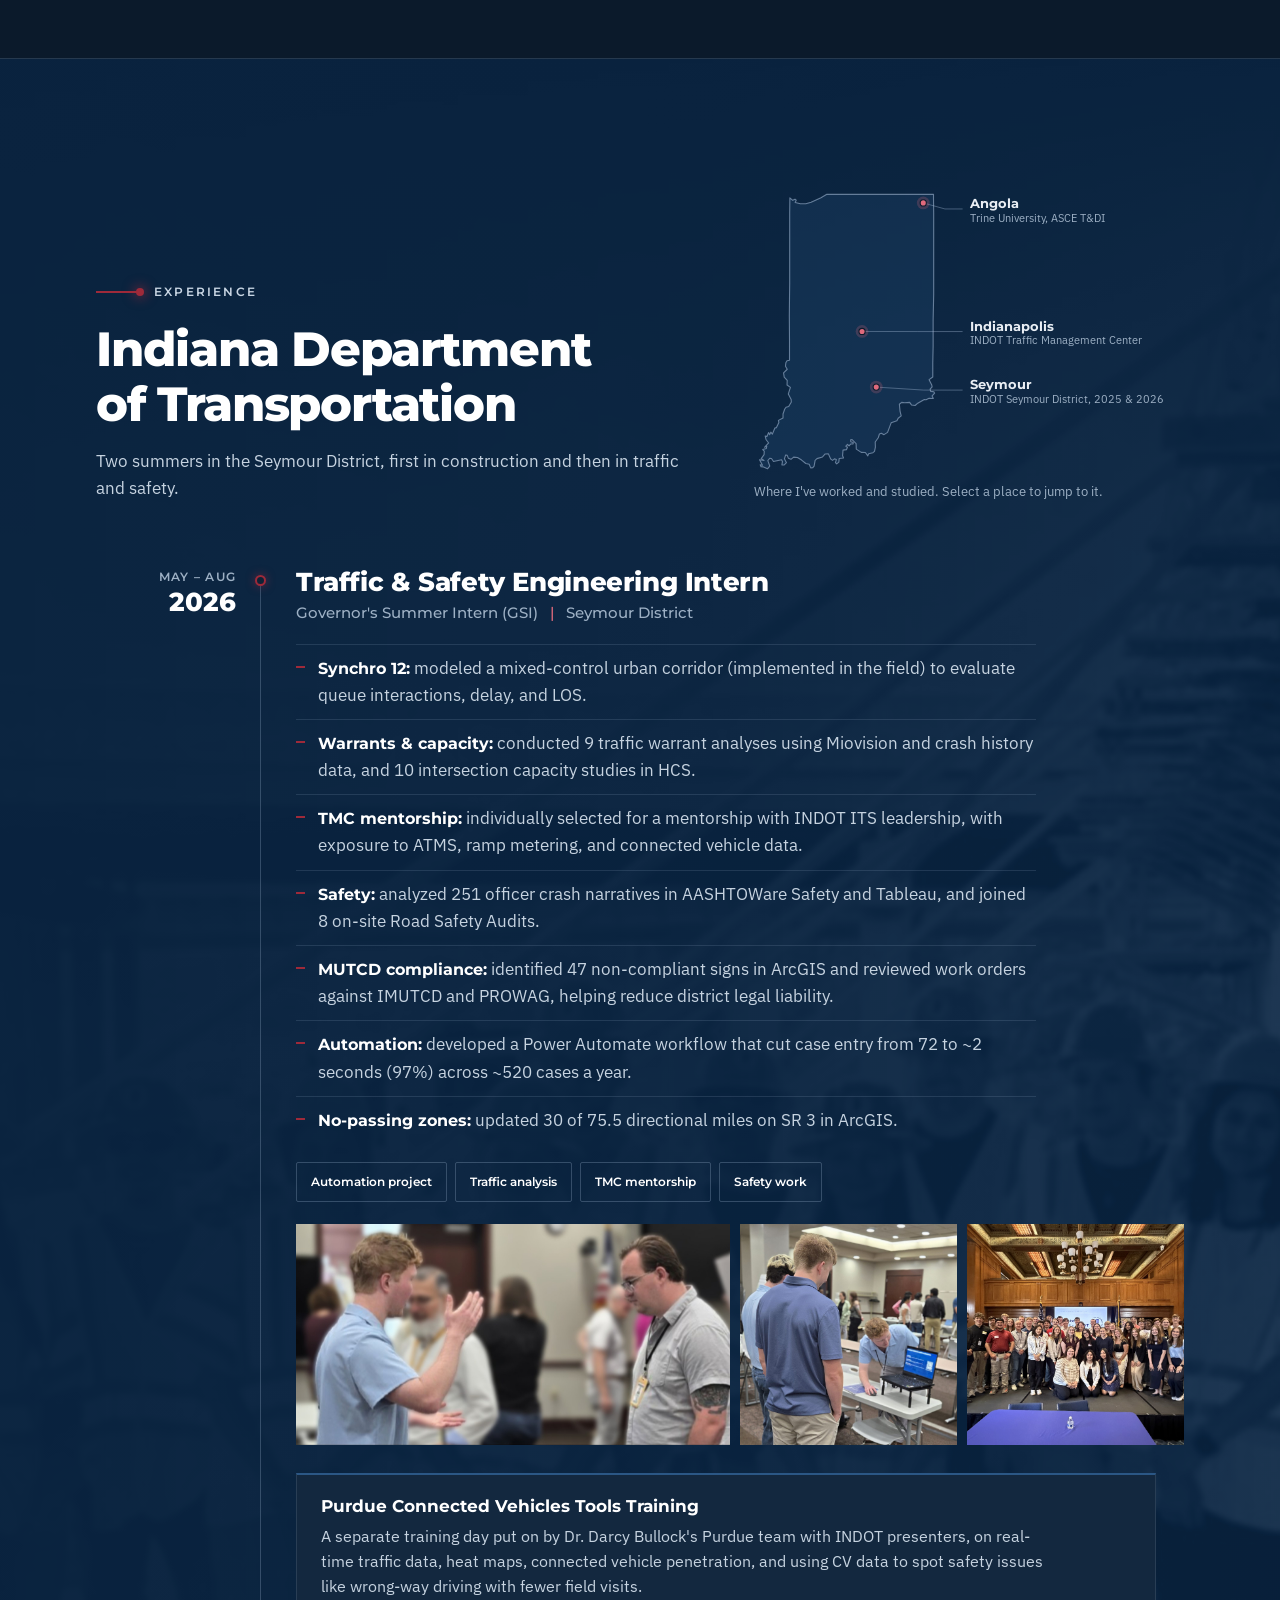
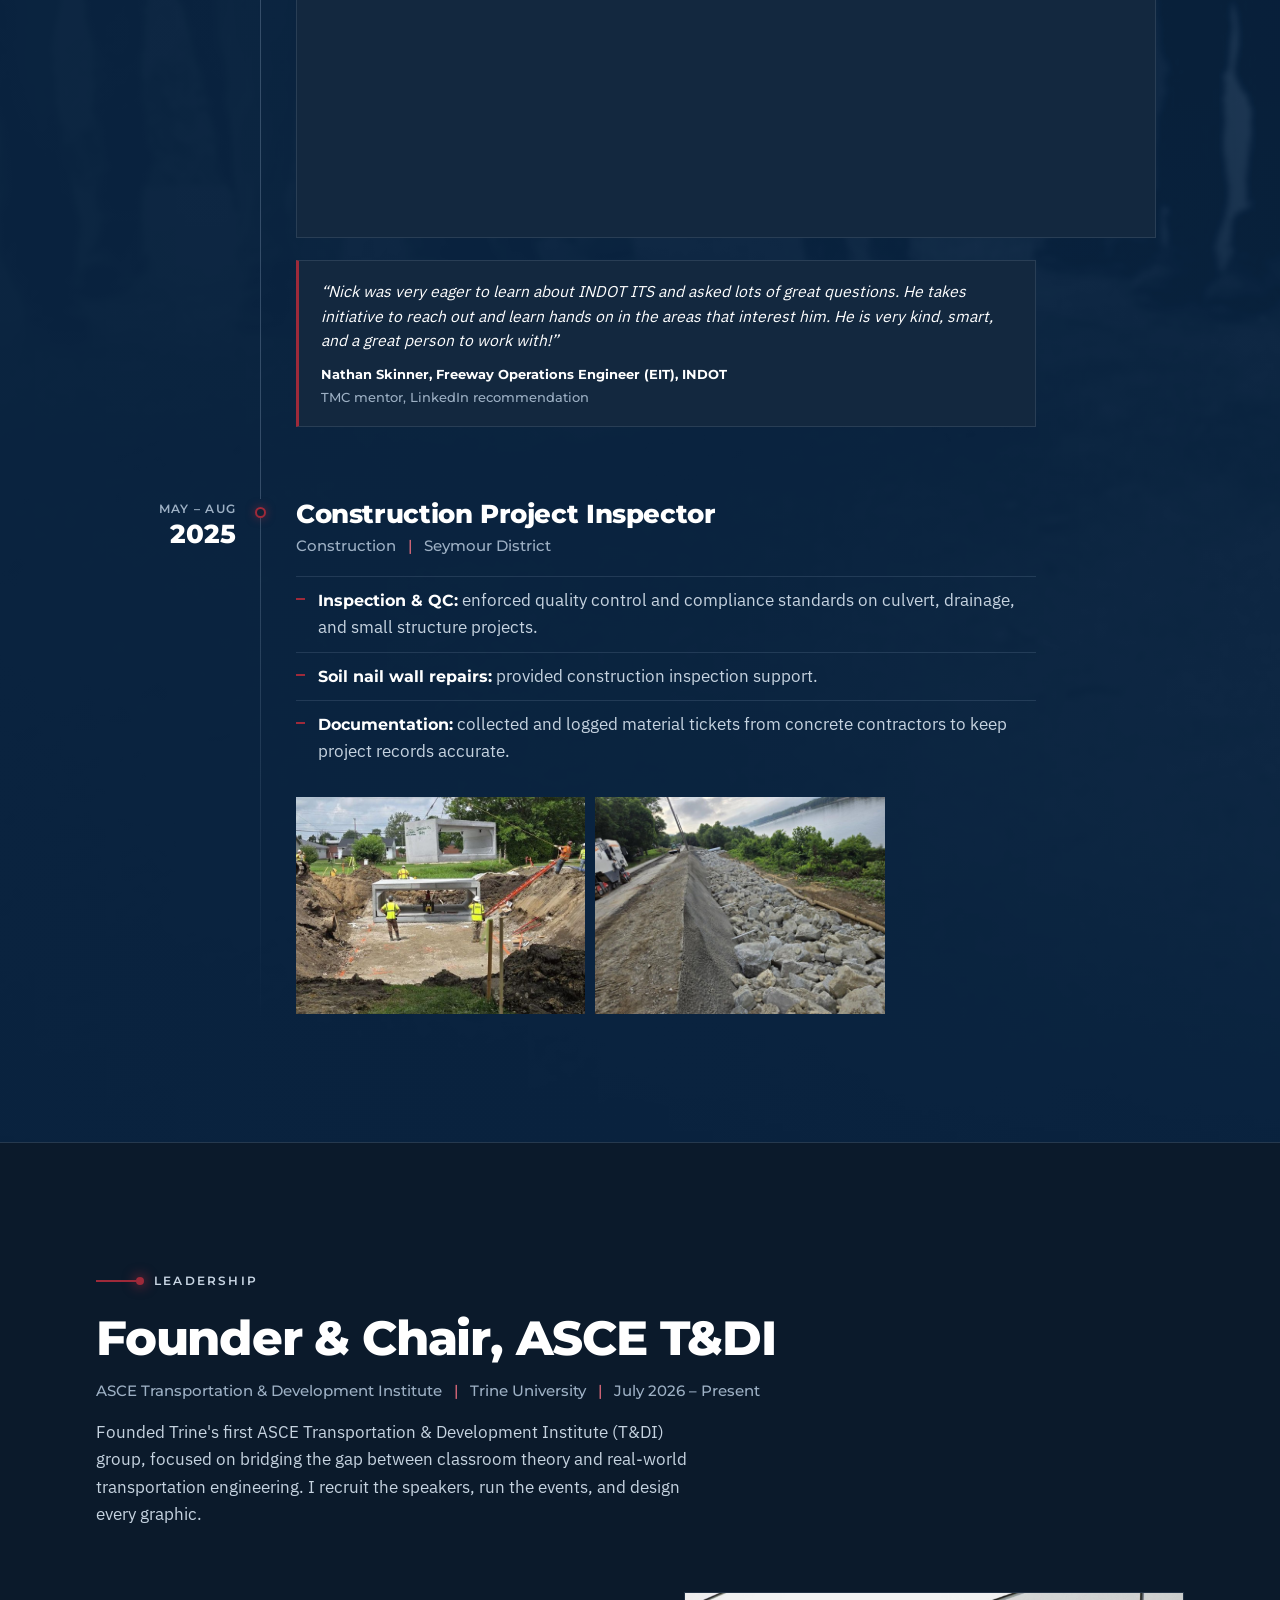
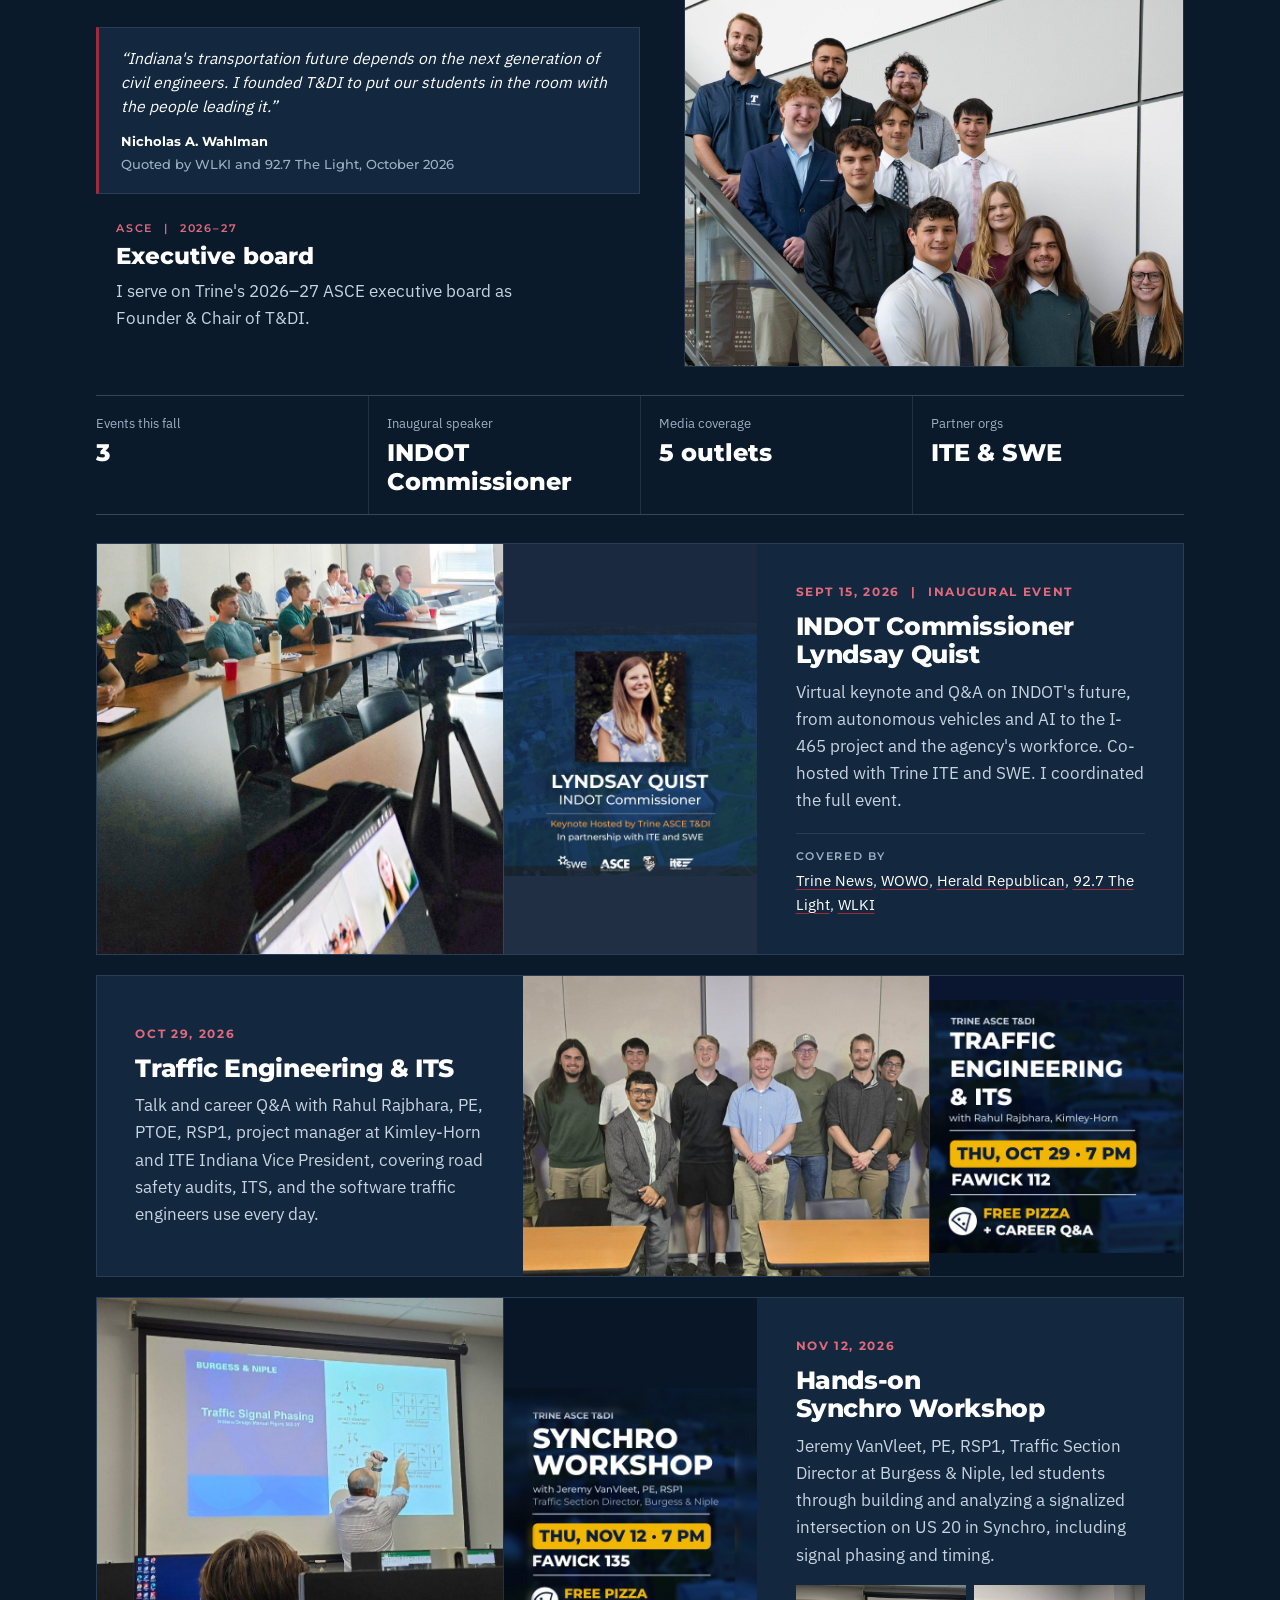
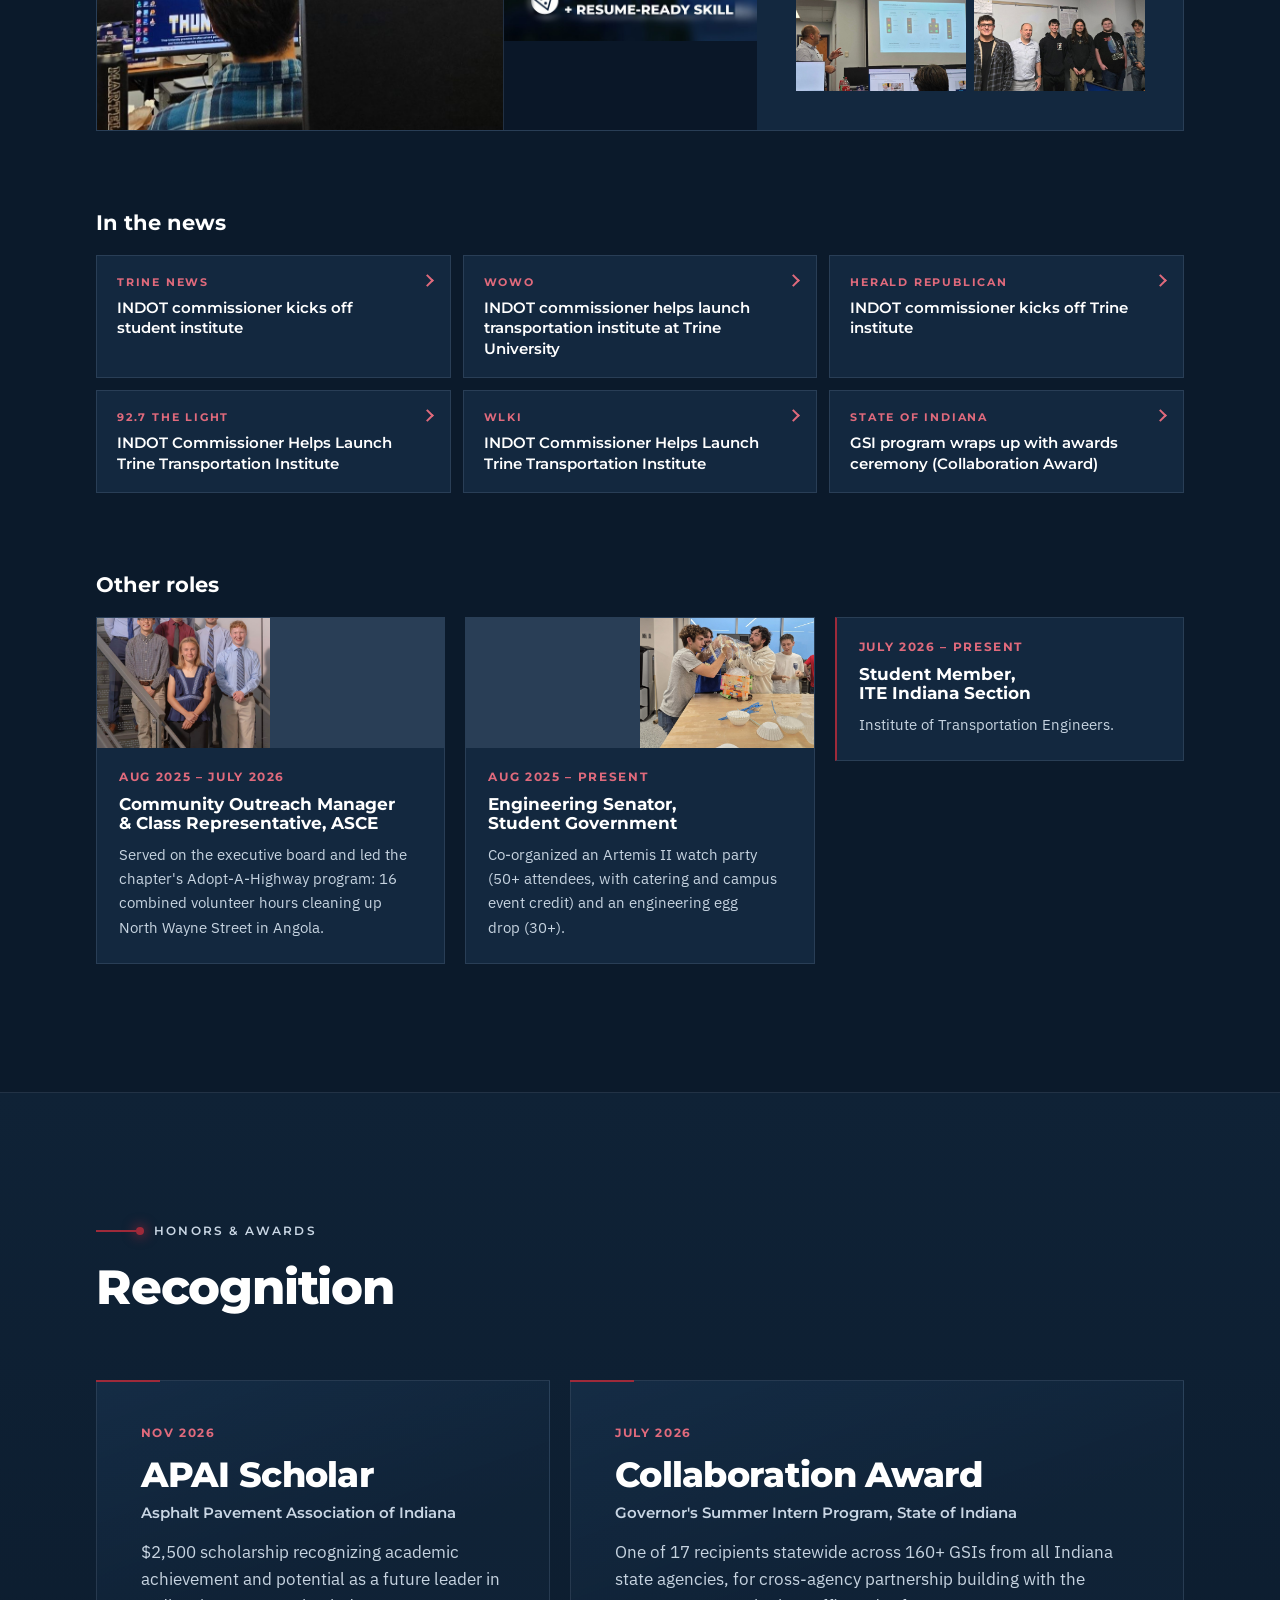
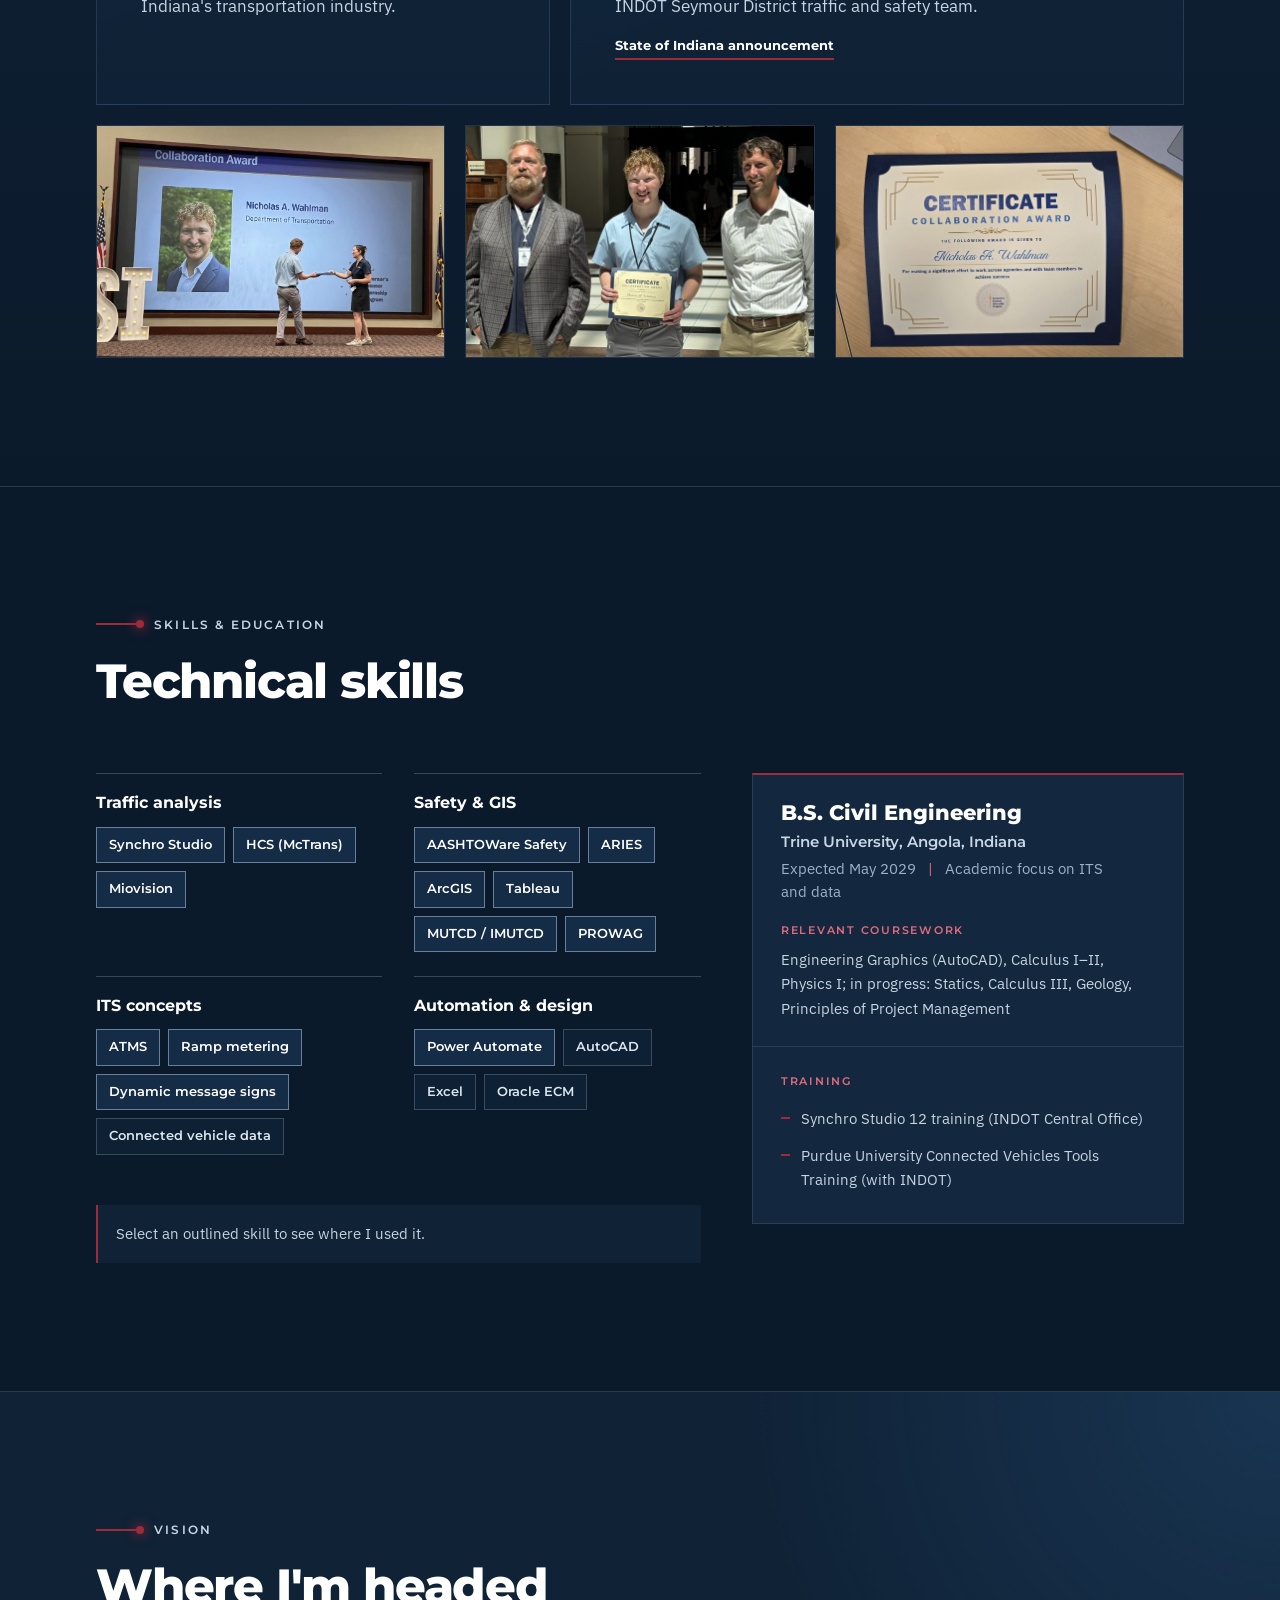
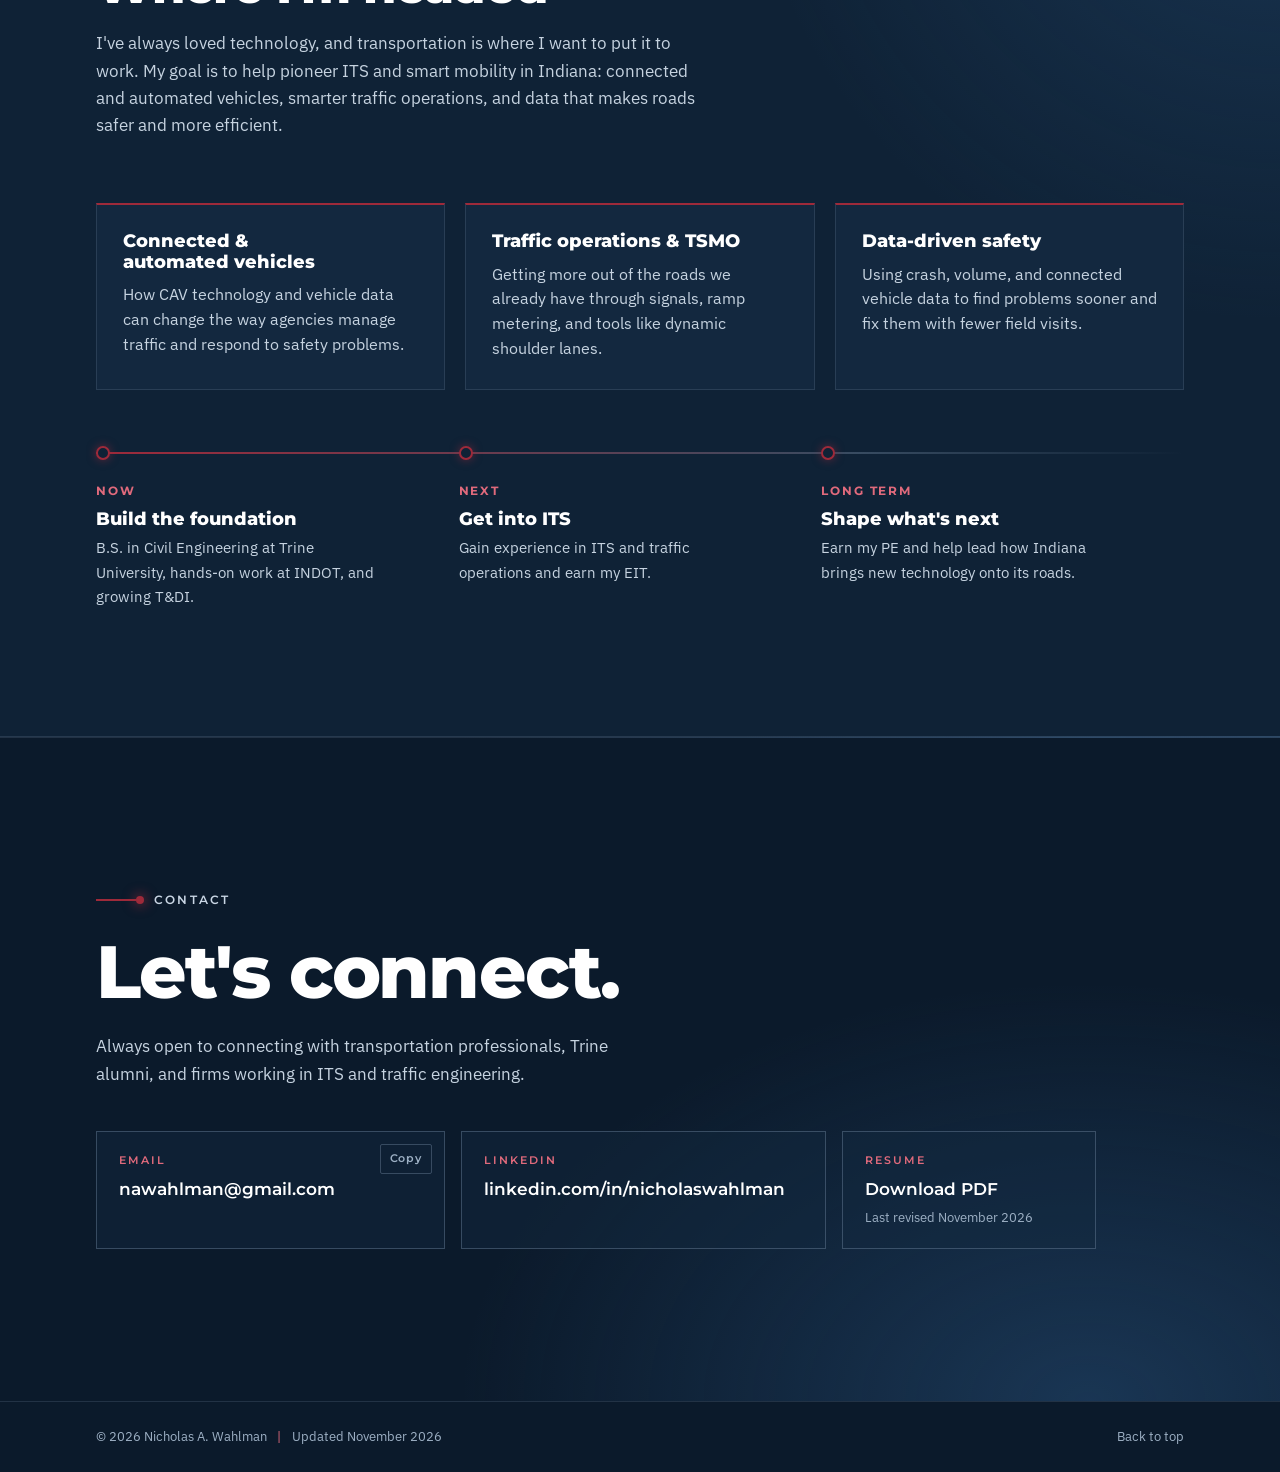
==== commit 3c1ad61a: "Add files via upload" ====
--- a/index.html
+++ b/index.html
@@ -22,7 +22,7 @@
 <link rel="apple-touch-icon" href="apple-touch-icon.png">
 <link rel="preload" href="fonts/montserrat-latin-800-normal.woff2" as="font" type="font/woff2" crossorigin>
 <link rel="preload" href="img/headshot-cutout.webp" as="image" fetchpriority="high">
-<link rel="stylesheet" href="styles.css?v=16">
+<link rel="stylesheet" href="styles.css?v=17">
 <script type="application/ld+json">
 {
   "@context": "https://schema.org",
@@ -707,6 +707,6 @@
 </dialog>
 
 <script src="dms.js?v=1" defer></script>
-<script src="main.js?v=16" defer></script>
+<script src="main.js?v=17" defer></script>
 </body>
 </html>
--- a/styles.css
+++ b/styles.css
@@ -603,26 +603,14 @@
 
 @media (prefers-reduced-motion: no-preference) {
   /* one load sequence for the hero */
-  .hero-copy > *, .hero-portrait { animation: rise .8s cubic-bezier(.2,.7,.2,1) both; }
+  .hero-copy > *, .hero-portrait { animation: rise .6s cubic-bezier(.2,.7,.2,1) both; }
   .hero-copy > :nth-child(2) { animation-delay: .08s; }
   .hero-copy > :nth-child(3) { animation-delay: .16s; }
   .hero-copy > :nth-child(4) { animation-delay: .24s; }
-  .hero-copy > :nth-child(n+5) { animation-delay: .32s; }
-  .hero-portrait { animation-name: fadein; animation-duration: 1.4s; }
-  .hero .kicker .rule { transform-origin: left; animation: draw .7s .2s cubic-bezier(.2,.7,.2,1) both; }
-
-  /* map draws in when it reaches the screen */
-  .js .inmap .state { stroke-dasharray: 1400; stroke-dashoffset: 1400; transition: stroke-dashoffset 1.8s cubic-bezier(.4,.1,.2,1), fill .8s 1.2s; fill: rgba(43,87,133,0); }
-  .js .inmap .lead { stroke-dasharray: 120; stroke-dashoffset: 120; transition: stroke-dashoffset .6s; }
-  .js .inmap .pin, .js .inmap .halo, .js .inmap text { opacity: 0; transition: opacity .5s; }
-  .js .inmap g:nth-of-type(2) * { transition-delay: .2s; } .js .inmap g:nth-of-type(3) * { transition-delay: .4s; }
-  .js .inmap.in .state { stroke-dashoffset: 0; fill: rgba(43,87,133,.22); }
-  .js .inmap.in .lead { stroke-dashoffset: 0; transition-delay: 1.3s; }
-  .js .inmap.in .pin, .js .inmap.in .halo { opacity: 1; transition-delay: 1.1s; }
-  .js .inmap.in text { opacity: 1; transition-delay: 1.6s; }
-  .js .inmap.in g:nth-of-type(2) .lead, .js .inmap.in g:nth-of-type(2) text { transition-delay: 1.5s; }
-  .js .inmap.in g:nth-of-type(3) .lead, .js .inmap.in g:nth-of-type(3) text { transition-delay: 1.7s; }
-  .inmap.in .halo { animation: ping 2.6s 2.2s ease-out infinite; transform-box: fill-box; transform-origin: center; }
+  .hero-copy > :nth-child(n+5) { animation-delay: .3s; }
+  .hero-portrait { animation-name: fadein; animation-duration: .9s; }
+  .hero .kicker .rule { transform-origin: left; animation: draw .5s .15s cubic-bezier(.2,.7,.2,1) both; }
+
 }
 @keyframes rise { from { opacity: 0; transform: translateY(14px); } to { opacity: 1; transform: none; } }
 @keyframes fadein { from { opacity: 0; } to { opacity: 1; } }
@@ -688,13 +676,6 @@
 .read::after { content: ""; position: absolute; right: 2px; top: 50%; width: 6px; height: 6px; margin-top: -5px; border-top: 2px solid currentColor; border-right: 2px solid currentColor; transform: rotate(45deg); transition: transform .2s; }
 .project:hover .read::after { transform: translateX(4px) rotate(45deg); }
 
-/* pointer light */
-.spot { position: relative; }
-.spot::before { content: ""; position: absolute; inset: 0; z-index: 1; pointer-events: none; opacity: 0; transition: opacity .35s; background: radial-gradient(380px circle at var(--mx, 50%) var(--my, 50%), rgba(132,176,224,.14), transparent 62%); }
-.spot:hover::before { opacity: 1; }
-.project.spot { transition: border-color .2s, background-color .2s, transform .35s cubic-bezier(.2,.7,.2,1), box-shadow .35s; }
-.project.spot:hover { transform: translateY(-4px); box-shadow: 0 22px 40px -28px rgba(0,0,0,.9); }
-
 /* menu indicator */
 .nav-ink { display: none; }
 @media (min-width: 861px) {
@@ -703,58 +684,17 @@
   .has-ink .nav-ink { display: block; position: absolute; left: 0; bottom: 0; height: 2px; width: 0; background: var(--burgundy); box-shadow: 0 0 10px rgba(158,42,58,.7); transition: transform .45s cubic-bezier(.3,.8,.2,1), width .45s cubic-bezier(.3,.8,.2,1), opacity .25s; pointer-events: none; }
 }
 
-/* timeline */
-.timeline { --tlx: calc(140px + clamp(20px, 4vw, 48px) / 2); }
-.tl-fill { position: absolute; left: var(--tlx); top: 12px; width: 2px; margin-left: -.5px; height: calc((100% - 12px) * var(--tl, 0)); background: linear-gradient(180deg, var(--burgundy), var(--burgundy-t)); box-shadow: 0 0 10px rgba(224,106,124,.5); pointer-events: none; }
-.job::after { transition: background-color .35s, box-shadow .35s, transform .35s; z-index: 1; }
-.job.on::after { background: var(--burgundy-t); box-shadow: 0 0 14px rgba(224,106,124,.9); transform: scale(1.15); }
-@media (max-width: 760px) { .timeline { --tlx: 4px; } }
-
 @media (prefers-reduced-motion: no-preference) {
-  .hero h1 .ln > span { animation: line-up .95s cubic-bezier(.2,.75,.15,1) both; }
+  .hero h1 .ln > span { animation: line-up .7s cubic-bezier(.2,.75,.15,1) both; }
   .hero h1 .ln:nth-child(2) > span { animation-delay: .1s; }
   .hero-copy > h1 { animation: none; }
   @keyframes line-up { from { transform: translateY(105%); } to { transform: none; } }
 
-  @supports (animation-timeline: scroll()) {
-    .hero-bg { animation: hero-drift linear both; animation-timeline: scroll(root); animation-range: 0 110vh; }
-  }
-  @keyframes hero-drift { to { background-position: 0 0, 0 0, 100% 78%; } }
-
-  /* case panels: contents arrive in order */
-  dialog.case[open] .case-inner > :not(.case-close) { animation: rise .6s cubic-bezier(.2,.7,.2,1) both; }
-  dialog.case[open] .case-inner > :nth-child(3) { animation-delay: .05s; }
-  dialog.case[open] .case-inner > :nth-child(4) { animation-delay: .1s; }
-  dialog.case[open] .case-inner > :nth-child(5) { animation-delay: .16s; }
-  dialog.case[open] .case-inner > :nth-child(n+6) { animation-delay: .24s; }
+
   dialog.case[open]::backdrop, .lightbox[open]::backdrop { animation: fadein .3s both; }
-  .lb-anim { animation: lb-in .4s cubic-bezier(.2,.7,.2,1) both; }
   @keyframes lb-in { from { opacity: 0; transform: scale(.965); } to { opacity: 1; transform: none; } }
 
-  /* reveal on scroll */
-  .rvj .rv-up { opacity: 0; transform: translateY(26px); transition: opacity .8s cubic-bezier(.2,.7,.2,1) var(--d, 0ms), transform .8s cubic-bezier(.2,.7,.2,1) var(--d, 0ms); }
-  .rvj .rv-up.in { opacity: 1; transform: none; }
-  .rvj .rv-wipe { clip-path: inset(0 100% 0 0); transition: clip-path 1s cubic-bezier(.7,0,.15,1) var(--d, 0ms); }
-  .rvj .rv-wipe.in { clip-path: inset(0 0 0 0); }
-
-  .h-mask { overflow: hidden; padding-bottom: .14em; margin-bottom: -.14em; }
-  .h-in { display: block; }
-  .rvj .rv-head .h-in { transform: translateY(110%); transition: transform .95s cubic-bezier(.2,.75,.15,1) .08s; }
-  .rvj .rv-head .kicker .rule { transform: scaleX(0); transform-origin: left; transition: transform .7s cubic-bezier(.2,.7,.2,1); }
-  .rvj .rv-head .kicker > span:last-child, .rvj .rv-head > :not(.kicker):not(h2):not(.contact-links) { opacity: 0; transform: translateY(14px); transition: opacity .8s .25s, transform .8s cubic-bezier(.2,.7,.2,1) .25s; }
-  .rvj .rv-head.in .h-in, .rvj .rv-head.in .kicker .rule { transform: none; }
-  .rvj .rv-head.in .kicker > span:last-child, .rvj .rv-head.in > :not(.kicker):not(h2):not(.contact-links) { opacity: 1; transform: none; }
-
-  .rvj .rv-path::before { transform: scaleX(0); transform-origin: left; transition: transform 1.4s cubic-bezier(.4,.1,.2,1); }
-  .rvj .rv-path li { opacity: 0; transform: translateY(14px); transition: opacity .7s, transform .7s cubic-bezier(.2,.7,.2,1); }
-  .rvj .rv-path li::before { transform: scale(0); transition: transform .45s cubic-bezier(.3,1.6,.5,1); }
-  .rvj .rv-path.in::before, .rvj .rv-path.in li::before { transform: none; }
-  .rvj .rv-path.in li { opacity: 1; transform: none; }
-  .rvj .rv-path li:nth-child(1), .rvj .rv-path li:nth-child(1)::before { transition-delay: .15s; }
-  .rvj .rv-path li:nth-child(2), .rvj .rv-path li:nth-child(2)::before { transition-delay: .55s; }
-  .rvj .rv-path li:nth-child(3), .rvj .rv-path li:nth-child(3)::before { transition-delay: .95s; }
-}
-@media (prefers-reduced-motion: no-preference) and (max-width: 860px) { .rvj .rv-path::before { transform: scaleY(0); transform-origin: top; } }
+}
 @media print { .rv, .rv *, .h-in { opacity: 1 !important; transform: none !important; clip-path: none !important; } .tl-fill, .demo-pause, .flow { display: none !important; } }
 
 /* ================= v16: T&DI intro with ASCE executive board ================= */
